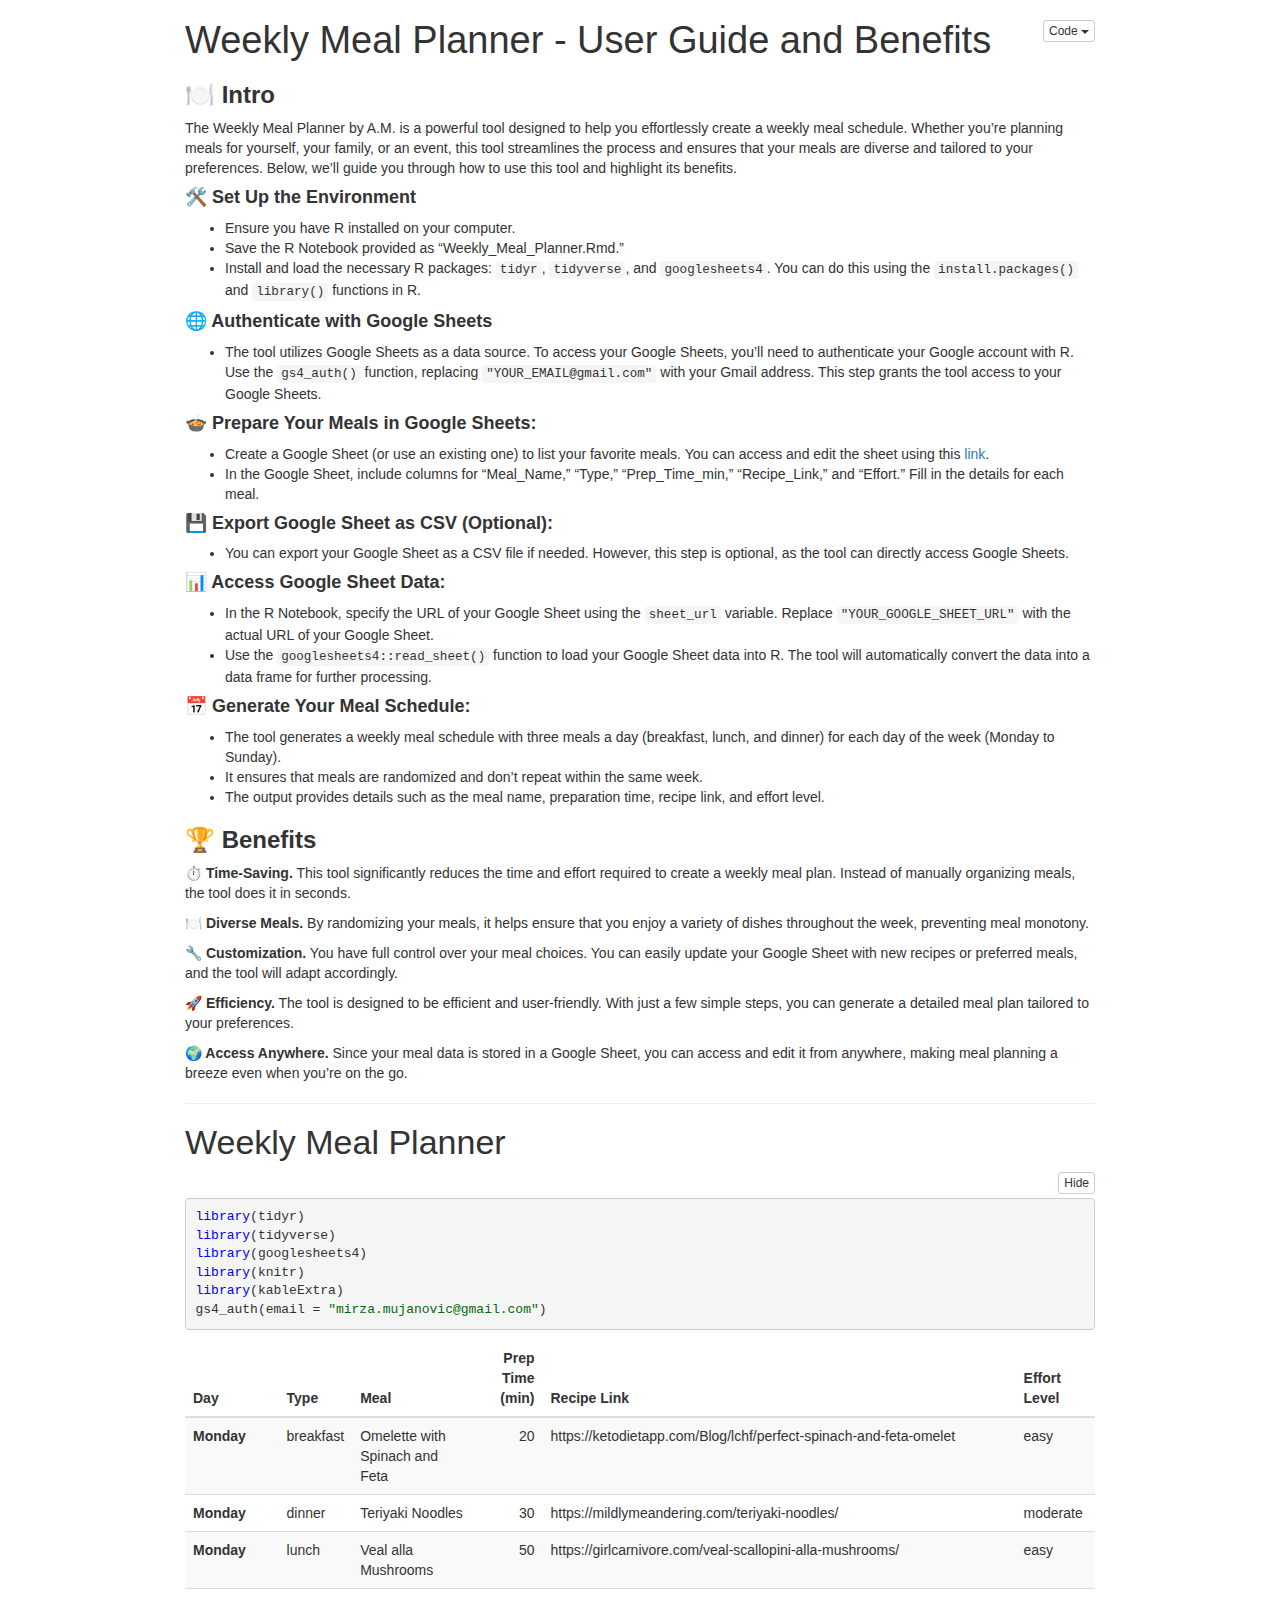
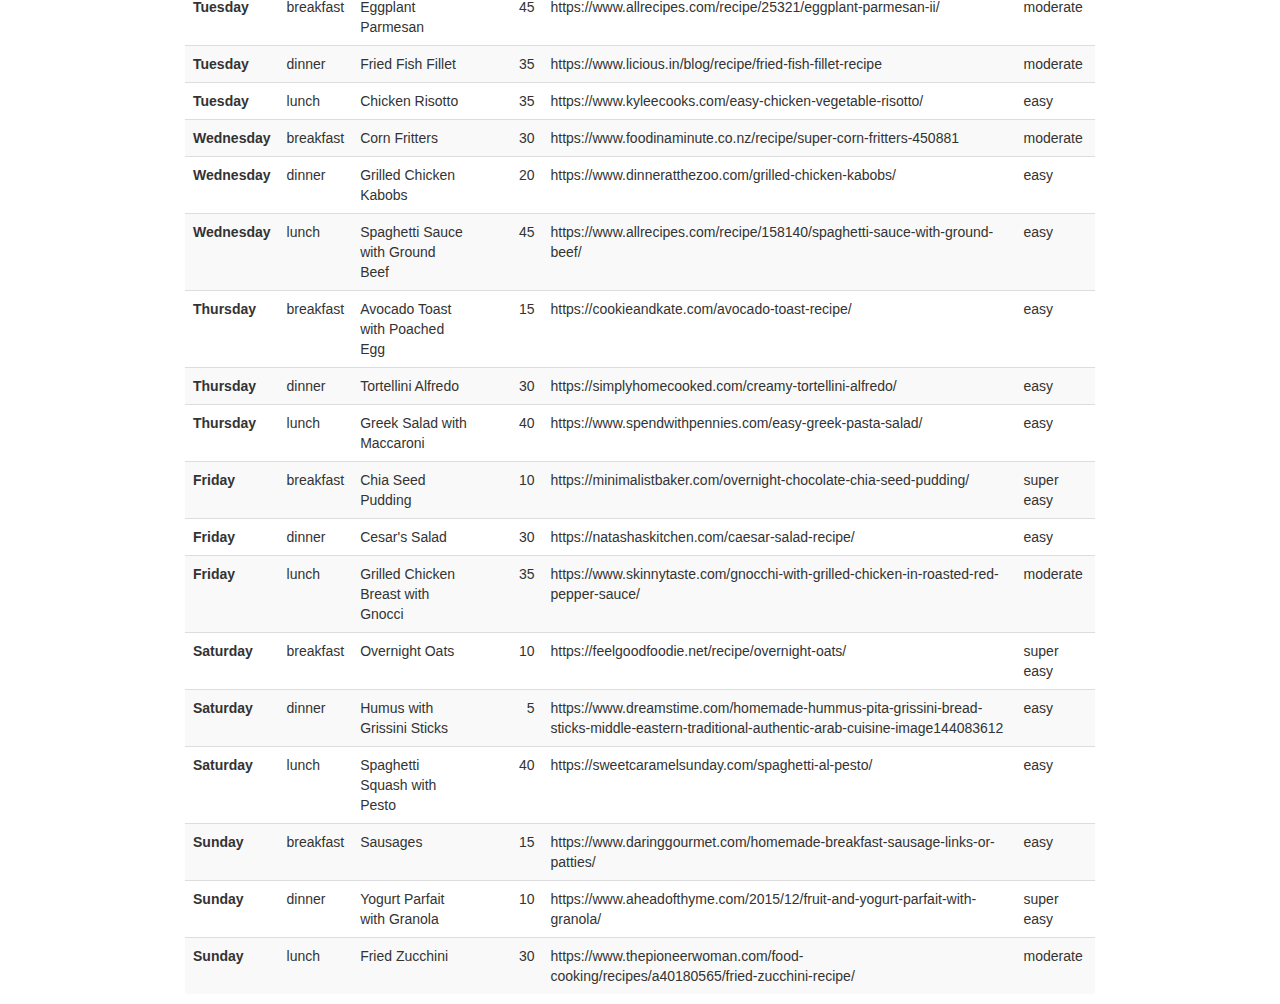
==== index.nb.html @ 46d59e55 "setting index.rmd" ====
<!DOCTYPE html>

<html>

<head>

<meta charset="utf-8" />
<meta name="generator" content="pandoc" />
<meta http-equiv="X-UA-Compatible" content="IE=EDGE" />




<title>Weekly Meal Planner - User Guide and Benefits</title>

<script src="[data-uri]"></script>
<script src="[data-uri]"></script>
<meta name="viewport" content="width=device-width, initial-scale=1" />
<link href="data:text/css,html%7Bfont%2Dfamily%3Asans%2Dserif%3B%2Dwebkit%2Dtext%2Dsize%2Dadjust%3A100%25%3B%2Dms%2Dtext%2Dsize%2Dadjust%3A100%25%7Dbody%7Bmargin%3A0%7Darticle%2Caside%2Cdetails%2Cfigcaption%2Cfigure%2Cfooter%2Cheader%2Chgroup%2Cmain%2Cmenu%2Cnav%2Csection%2Csummary%7Bdisplay%3Ablock%7Daudio%2Ccanvas%2Cprogress%2Cvideo%7Bdisplay%3Ainline%2Dblock%3Bvertical%2Dalign%3Abaseline%7Daudio%3Anot%28%5Bcontrols%5D%29%7Bdisplay%3Anone%3Bheight%3A0%7D%5Bhidden%5D%2Ctemplate%7Bdisplay%3Anone%7Da%7Bbackground%2Dcolor%3Atransparent%7Da%3Aactive%2Ca%3Ahover%7Boutline%3A0%7Dabbr%5Btitle%5D%7Bborder%2Dbottom%3A1px%20dotted%7Db%2Cstrong%7Bfont%2Dweight%3A700%7Ddfn%7Bfont%2Dstyle%3Aitalic%7Dh1%7Bmargin%3A%2E67em%200%3Bfont%2Dsize%3A2em%7Dmark%7Bcolor%3A%23000%3Bbackground%3A%23ff0%7Dsmall%7Bfont%2Dsize%3A80%25%7Dsub%2Csup%7Bposition%3Arelative%3Bfont%2Dsize%3A75%25%3Bline%2Dheight%3A0%3Bvertical%2Dalign%3Abaseline%7Dsup%7Btop%3A%2D%2E5em%7Dsub%7Bbottom%3A%2D%2E25em%7Dimg%7Bborder%3A0%7Dsvg%3Anot%28%3Aroot%29%7Boverflow%3Ahidden%7Dfigure%7Bmargin%3A1em%2040px%7Dhr%7Bheight%3A0%3B%2Dwebkit%2Dbox%2Dsizing%3Acontent%2Dbox%3B%2Dmoz%2Dbox%2Dsizing%3Acontent%2Dbox%3Bbox%2Dsizing%3Acontent%2Dbox%7Dpre%7Boverflow%3Aauto%7Dcode%2Ckbd%2Cpre%2Csamp%7Bfont%2Dfamily%3Amonospace%2Cmonospace%3Bfont%2Dsize%3A1em%7Dbutton%2Cinput%2Coptgroup%2Cselect%2Ctextarea%7Bmargin%3A0%3Bfont%3Ainherit%3Bcolor%3Ainherit%7Dbutton%7Boverflow%3Avisible%7Dbutton%2Cselect%7Btext%2Dtransform%3Anone%7Dbutton%2Chtml%20input%5Btype%3Dbutton%5D%2Cinput%5Btype%3Dreset%5D%2Cinput%5Btype%3Dsubmit%5D%7B%2Dwebkit%2Dappearance%3Abutton%3Bcursor%3Apointer%7Dbutton%5Bdisabled%5D%2Chtml%20input%5Bdisabled%5D%7Bcursor%3Adefault%7Dbutton%3A%3A%2Dmoz%2Dfocus%2Dinner%2Cinput%3A%3A%2Dmoz%2Dfocus%2Dinner%7Bpadding%3A0%3Bborder%3A0%7Dinput%7Bline%2Dheight%3Anormal%7Dinput%5Btype%3Dcheckbox%5D%2Cinput%5Btype%3Dradio%5D%7B%2Dwebkit%2Dbox%2Dsizing%3Aborder%2Dbox%3B%2Dmoz%2Dbox%2Dsizing%3Aborder%2Dbox%3Bbox%2Dsizing%3Aborder%2Dbox%3Bpadding%3A0%7Dinput%5Btype%3Dnumber%5D%3A%3A%2Dwebkit%2Dinner%2Dspin%2Dbutton%2Cinput%5Btype%3Dnumber%5D%3A%3A%2Dwebkit%2Douter%2Dspin%2Dbutton%7Bheight%3Aauto%7Dinput%5Btype%3Dsearch%5D%7B%2Dwebkit%2Dbox%2Dsizing%3Acontent%2Dbox%3B%2Dmoz%2Dbox%2Dsizing%3Acontent%2Dbox%3Bbox%2Dsizing%3Acontent%2Dbox%3B%2Dwebkit%2Dappearance%3Atextfield%7Dinput%5Btype%3Dsearch%5D%3A%3A%2Dwebkit%2Dsearch%2Dcancel%2Dbutton%2Cinput%5Btype%3Dsearch%5D%3A%3A%2Dwebkit%2Dsearch%2Ddecoration%7B%2Dwebkit%2Dappearance%3Anone%7Dfieldset%7Bpadding%3A%2E35em%20%2E625em%20%2E75em%3Bmargin%3A0%202px%3Bborder%3A1px%20solid%20silver%7Dlegend%7Bpadding%3A0%3Bborder%3A0%7Dtextarea%7Boverflow%3Aauto%7Doptgroup%7Bfont%2Dweight%3A700%7Dtable%7Bborder%2Dspacing%3A0%3Bborder%2Dcollapse%3Acollapse%7Dtd%2Cth%7Bpadding%3A0%7D%40media%20print%7B%2A%2C%3Aafter%2C%3Abefore%7Bcolor%3A%23000%21important%3Btext%2Dshadow%3Anone%21important%3Bbackground%3A0%200%21important%3B%2Dwebkit%2Dbox%2Dshadow%3Anone%21important%3Bbox%2Dshadow%3Anone%21important%7Da%2Ca%3Avisited%7Btext%2Ddecoration%3Aunderline%7Da%5Bhref%5D%3Aafter%7Bcontent%3A%22%20%28%22%20attr%28href%29%20%22%29%22%7Dabbr%5Btitle%5D%3Aafter%7Bcontent%3A%22%20%28%22%20attr%28title%29%20%22%29%22%7Da%5Bhref%5E%3D%22javascript%3A%22%5D%3Aafter%2Ca%5Bhref%5E%3D%22%23%22%5D%3Aafter%7Bcontent%3A%22%22%7Dblockquote%2Cpre%7Bborder%3A1px%20solid%20%23999%3Bpage%2Dbreak%2Dinside%3Aavoid%7Dthead%7Bdisplay%3Atable%2Dheader%2Dgroup%7Dimg%2Ctr%7Bpage%2Dbreak%2Dinside%3Aavoid%7Dimg%7Bmax%2Dwidth%3A100%25%21important%7Dh2%2Ch3%2Cp%7Borphans%3A3%3Bwidows%3A3%7Dh2%2Ch3%7Bpage%2Dbreak%2Dafter%3Aavoid%7D%2Enavbar%7Bdisplay%3Anone%7D%2Ebtn%3E%2Ecaret%2C%2Edropup%3E%2Ebtn%3E%2Ecaret%7Bborder%2Dtop%2Dcolor%3A%23000%21important%7D%2Elabel%7Bborder%3A1px%20solid%20%23000%7D%2Etable%7Bborder%2Dcollapse%3Acollapse%21important%7D%2Etable%20td%2C%2Etable%20th%7Bbackground%2Dcolor%3A%23fff%21important%7D%2Etable%2Dbordered%20td%2C%2Etable%2Dbordered%20th%7Bborder%3A1px%20solid%20%23ddd%21important%7D%7D%40font%2Dface%7Bfont%2Dfamily%3A%27Glyphicons%20Halflings%27%3Bsrc%3Aurl%28data%3Aapplication%2Fvnd%2Ems%2Dfontobject%3Bbase64%2Cn04AAEFNAAACAAIABAAAAAAABQAAAAAAAAABAJABAAAEAExQAAAAAAAAAAIAAAAAAAAAAAEAAAAAAAAAJxJ%[base64]%2FSEdmjKHUbyow8ATBE40IvWA3vTu8LiABDQ%2BpexwUMcm1SMnNryctQSiI1K5ZnbOlXKmnVV5YvRe6RnNMFNCOs1KNVpn6yZhCJkRtVRNzEufeIq7HgSrcx4S8h%2Fv4vnrrKc6oCNxmSk2uKlZQHBii6iKFoH0746ThvkO1kJHlxjrkxs%2BLWORaDQBEtiYJIR5IB9Bi1UyL4Rmr0BNigNkMzlKQmnofBHviqVzUxwdMb3NdCn69hy%2BpRYVKGVS%2F1tnsqv4LL7wCCPZZAZPT4aCShHjHJVNuXbmMrY5LeQaGnvAkXlVrJgKRAUdFjrWEah9XebPeQMj7KS7DIBAFt8ycgC5PLGUOHSE3ErGZCiViNLL5ZARfywnCoZaKQCu6NuFX42AEeKtKUGnr%2FCm2Cy8tpFhBPMW5Fxi4Qm4TkDWh4IWFDClhU2hRWosUWqcKLlgyXB%2BlSHaWaHiWlBAR8SeSgSPCQxdVQgzUixWKSTrIQEbU94viDctkvX%2BVSjJuUmV8L4CXShI11esnp0pjWNZIyxKHS4wVQ2ime1P4RnhvGw0aDN1OLAXGERsB7buFpFGGBAre4QEQR0HOIO5oYH305G%2BKspT%2FFupEGGafCCwxSe6ZUa%2B073rXHnNdVXE6eWvibUS27XtRzkH838mYLMBmYysZTM0EM3A1fbpCBYFccN1B%2FEnCYu%2FTgCGmr7bMh8GfYL%2BBfcLvB0gRagC09w9elfldaIy%2FhNCBLRgBgtCC7jAF63wLSMAfbfAlEggYU0bUA7ACCJmTDpEmJtI78w4%2FBO7dN7JR7J7ZvbYaUbaILSQsRBiF3HGk5fEg6p9unwLvn98r%2BvnsV%2B372uf1xBLq4qU%2F45fTuqaAP%2BpssmCCCTF0mhEow8ZXZOS8D7Q85JsxZ%2BAzok7B7O%2Ff6J8AzYBySZQB%2FQHYUSA%2BEeQhEWiS6AIQzgcsDiER4MjgMBAWDV4AgQ3g1eBgIdweCQmCjJEMkJ%2BPKRWyFHHmg1Wi%2F6xzUgA0LREoKJChwnQa9B%2B5RQZRB3IlBlkAnxyQNaANwHMowzlYSMCBgnbpzvqpl0iTJNCQidDI9ZrSYNIRBhHtUa5YHMHxyGEik9hDE0AKj72AbTCaxtHPUaKZdAZSnQTyjGqGLsmBStCejApUhg4uBMU6mATujEl%2BKdDPbI6Ag4vLr%2BhjY6lbjBeoLKnZl0UZgRX8gTySOeynZVz1wOq7e1hFGYIq%2BMhrGxDLak0PrwYzSXtcuyhXEhwOYofiW%2BEcI%2Fjw8P6IY6ed%2BetAbuqKp5QIapT77LnAe505lMuqL79a0ut4rWexzFttsOsLDy7zvtQzcq3U1qabe7tB0wHWVXji%2BzDbo8x8HyIRUbXnwUcklFv51fvTymiV%2BMXLSmGH9d9%2BaXpD5X6lao41anWGig7IwIdnoBY2ht%2FpO9mClLo4NdXHAsefqWUKlXJkbqPOFhMoR4aiA1BXqhRNbB2Xwi%2B7u%2FjpAoOpKJ0UX24EsrzMfHXViakCNcKjBxuQX8BO0ZqjJ3xXzf%2B61t2VXOSgJ8xu65QKgtN6FibPmPYsXbJRHHqbgATcSZxBqGiDiU4NNNsYBsKD0MIP%2FOfKnlk%2FLkaid%[base64]%2FgFtuW0wR4cgd%2BZKesSV7QkNE2kw6AV4hoIuC02LGmTomyf8PiO6CZzOTLTPQ%2BHW06H%2Btx%2BbQ8LmDYg1pTFrp2oJXgkZTyeRJZM0C8aE2LpFrNVDuhARsN543%2FFV6klQ6Tv1OoZGXLv0igKrl%2FCmJxRmX7JJbJ998VSIPQRyDBICzl4JJlYHbdql30NvYcOuZ7a10uWRrgoieOdgIm4rlq6vNOQBuqESLbXG5lzdJGHw2m0sDYmODXbYGTfSTGRKpssTO95fothJCjUGQgEL4yKoGAF%2F0SrpUDNn8CBgBcSDQByAeNkCXp4S4Ro2Xh4OeaGRgR66PVOsU8bc6TR5%[base64]%2F1SgRCJ1dk4UdBT7OoyuNgLs0oCd8RnrEIb6QdMxT2QjD4zMrJkfgx5aDMcA4orsTtKCqWb%2FVeyceqa5OGSmB28YwH4rFbkQaLoUN8OQQYnD3w2eXpI4ScQfbCUZiJ4yMOIKLyyTc7BQ4uXUw6Ee6%2FxM%2B4Y67ngNBknxIPwuppgIhFcwJyr6EIj%2BLzNj%2FmfR2vhhRlx0BILZoAYruF0caWQ7YxO66UmeguDREAFHYuC7HJviRgVO6ruJH59h%2FC%2FPkgSle8xNzZJULLWq9JMDTE2fjGE146a1Us6PZDGYle6ldWRqn%2FpdpgHKNGrGIdkRK%2BKPETT9nKT6kLyDI8xd9A1FgWmXWRAIHwZ37WyZHOVyCadJEmMVz0MadMjDrPho%2BEIochkVC2xgGiwwsQ6DMv2P7UXqT4x7CdcYGId2BJQQa85EQKmCmwcRejQ9Bm4oATENFPkxPXILHpMPUyWTI5rjNOsIlmEeMbcOCEqInpXACYQ9DDxmFo9vcmsDblcMtg4tqBerNngkIKaFJmrQAPnq1dEzsMXcwjcHdfdCibcAxxA%2Bq%2Fj9m3LM%2FO7WJka4tSidVCjsvo2lQ%2F2ewyoYyXwAYyr2PlRoR5MpgVmSUIrM3PQxXPbgjBOaDQFIyFMJvx3Pc5RSYj12ySVF9fwFPQu2e2KWVoL9q3Ayv3IzpGHUdvdPdrNUdicjsTQ2ISy7QU3DrEytIjvbzJnAkmANXjAFERA0MUoPF3%2F5KFmW14bBNOhwircYgMqoDpUMcDtCmBE82QM2YtdjVLB4kBuKho%2FbcwQdeboqfQartuU3CsCf%2BcXkgYAqp%2F0Ee3RorAZt0AvvOCSI4JICIlGlsV0bsSid%2FNIEALAAzb6HAgyWHBps6xAOwkJIGcB82CxRQq4sJf3FzA70A%2BTRqcqjEMETCoez3mkPcpnoALs0ugJY8kQwrC%[base64]%2FWDHA60cYFaI%2FPjpzquUqdaYGcIq%2BmLez3WLFFCtNBN2QJcrlcoELgiPku5R5dSlJFaCEqEZle1AQzAKC%2B1SotMcBNyQUFuRHRF6OlimSBgjZeTBCwLyc6A%2BP%2FoFRchXTz5ADknYJHxzrJ5pGuIKRQISU6WyKTBBjD8WozmVYWIsto1AS5rxzKlvJu4E%2FvwOiKxRtCWsDM%2BeTHUrmwrCK5BIfMzGkD%2B0Fk5LzBs0jMYXktNDblB06LMNJ09U8pzSLmo14MS0OMjcdrZ31pyQqxJJpRImlSvfYAK8inkYU52QY2FPEVsjoWewpwhRp5yAuNpkqhdb7ku9Seefl2D0B8SMTFD90xi4CSOwwZy9IKkpMtI3FmFUg3%2FkFutpQGNc3pCR7gvC4sgwbupDu3DyEN%2BW6YGLNM21jpB49irxy9BSlHrVDlnihGKHwPrbVFtc%2Bh1rVQKZduxIyojccZIIcOCmhEnC7UkY68WXKQgLi2JCDQkQWJRQuk60hZp0D3rtCTINSeY9Ej2kIKYfGxwOs4j9qMM7fYZiipzgcf7TamnehqdhsiMiCawXnz4xAbyCkLAx5EGbo3Ax1u3dUIKnTxIaxwQTHehPl3V491H0%2BbC5zgpGz7Io%2BmjdhKlPJ01EeMpM7UsRJMi1nGjmJg35i6bQBAAxjO%2FENJubU2mg3ONySEoWklCwdABETcs7ck3jgiuU9pcKKpbgn%2B3YlzV1FzIkB6pmEDOSSyDfPPlQskznctFji0kpgZjW5RZe6x9kYT4KJcXg0bNiCyif%2BpZACCyRMmYsfiKmN9tSO65F0R2OO6ytlEhY5Sj6uRKfFxw0ijJaAx%2Fk3QgnAFSq27%2F2i4GEBA%2BUvTJKK%2F9eISNvG46Em5RZfjTYLdeD8kdXHyrwId%2FDQZUaMCY4gGbke2C8vfjgV%2FY9kkRQOJIn%2FxM9INZSpiBnqX0Q9GlQPpPKAyO5y%2BW5NMPSRdBCUlmuxl40ZfMCnf2Cp044uI9WLFtCi4YVxKjuRCOBWIb4XbIsGdbo4qtMQnNOQz4XDSui7W%2FN6l54qOynCqD3DpWQ%2BmpD7C40D8BZEWGJX3tlAaZBMj1yjvDYKwCJBa201u6nBKE5UE%2B7QSEhCwrXfbRZylAaAkplhBWX50dumrElePyNMRYUrC99UmcSSNgImhFhDI4BXjMtiqkgizUGCrZ8iwFxU6fQ8GEHCFdLewwxYWxgScAYMdMLmcZR6b7rZl95eQVDGVoUKcRMM1ixXQtXNkBETZkVVPg8LoSrdetHzkuM7DjZRHP02tCxA1fmkXKF3VzfN1pc1cv%2F8lbTIkkYpqKM9VOhp65ktYk%2BQ46myFWBapDfyWUCnsnI00QTBQmuFjMZTcd0V2NQ768Fhpby04k2IzNR1wKabuGJqYWwSly6ocMFGTeeI%2BejsWDYgEvr66QgqdcIbFYDNgsm0x9UHY6SCd5%2B7tpsLpKdvhahIDyYmEJQCqMqtCF6UlrE5GXRmbu%[base64]%2FiOmsLtHSWNUWEGk9hScMPShasUA1AcHOtRZlqMeQ0OzYS9vQvYUjOLrzP07BUAFikcJNMi7gIxEw4pL1G54TcmmmoAQ5s7TGWErJZ2Io4yQ0ljRYhL8H5e62oDtLF8aDpnIvZ5R3GWJyAugdiiJW9hQAVTsnCBHhwu7rkBlBX6r3b7ejEY0k5GGeyKv66v%2B6dg7mcJTrWHbtMywbedYqCQ0FPwoytmSWsL8WTtChZCKKzEF7vP6De4x2BJkkniMgSdWhbeBSLtJZR9CTHetK1xb34AYIJ37OegYIoPVbXgJ%2FqDQK%2BbfCtxQRVKQu77WzOoM6SGL7MaZwCGJVk46aImai9fmam%2BWpHG%2B0BtQPWUgZ7RIAlPq6lkECUhZQ2gqWkMYKcYMYaIc4gYCDFHYa2d1nzp3%2BJ1eCBay8IYZ0wQRKGAqvCuZ%2FUgbQPyllosq%2BXtfKIZOzmeJqRazpmmoP%2F76YfkjzV2NlXTDSBYB04SVlNQsFTbGPk1t%2FI4Jktu0XSgifO2ozFOiwd%2F0SssJDn0dn4xqk4GDTTKX73%2FwQyBLdqgJ%2BWx6AQaba3BA9CKEzjtQYIfAsiYamapq80LAamYjinlKXUkxdpIDk0puXUEYzSalfRibAeDAKpNiqQ0FTwoxuGYzRnisyTotdVTclis1LHRQCy%2FqqL8oUaQzWRxilq5Mi0IJGtMY02cGLD69vGjkj3p6pGePKI8bkBv5evq8SjjyU04vJR2cQXQwSJyoinDsUJHCQ50jrFTT7yRdbdYQMB3MYCb6uBzJ9ewhXYPAIZSXfeEQBZZ3GPN3Nbhh%2FwkvAJLXnQMdi5NYYZ5GHE400GS5rXkOZSQsdZgIbzRnF9ueLnsfQ47wHAsirITnTlkCcuWWIUhJSbpM3wWhXNHvt2xUsKKMpdBSbJnBMcihkoDqAd1Zml%2FR4yrzow1Q2A5G%2Bkzo%2FRhRxQS2lCSDRV8LlYLBOOoo1bF4jwJAwKMK1tWLHlu9i0j4Ig8qVm6wE1DxXwAwQwsaBWUg2pOOol2dHxyt6npwJEdLDDVYyRc2D0HbcbLUJQj8gPevQBUBOUHXPrsAPBERICpnYESeu2OHotpXQxRGlCCtLdIsu23MhZVEoJg8Qumj%2FUMMc34IBqTKLDTp76WzL%2FdMjCxK7MjhiGjeYAC%2Fkj%2FjY%2FRde7hpSM1xChrog6yZ7OWTuD56xBJnGFE%2BpT2ElSyCnJcwVzCjkqeNLfMEJqKW0G7OFIp0G%2B9mh50I9o8k1tpCY0xYqFNIALgIfc2me4n1bmJnRZ89oepgLPT0NTMLNZsvSCZAc3TXaNB07vail36%2FdBySis4m9%2FDR8izaLJW6bWCkVgm5T%2Bius3ZXq4xI%2BGnbveLbdRwF2mNtsrE0JjYc1AXknCOrLSu7Te%2Fr4dPYMCl5qtiHNTn%2BTPbh1jCBHH%2BdMJNhwNgs3nT%2BOhQoQ0vYif56BMG6WowAcHR3DjQolxLzyVekHj00PBAaW7IIAF1EF%2BuRIWyXjQMAs2chdpaKPNaB%2BkSezYt0%2BCA04sOg5vx8Fr7Ofa9sUv87h7SLAUFSzbetCCZ9pmyLt6l6%2FTzoA1%2FZBG9bIUVHLAbi%2FkdBFgYGyGwRQGBpkqCEg2ah9UD6EedEcEL3j4y0BQQCiExEnocA3SZboh%2Bepgd3YsOkHskZwPuQ5OoyA0fTA5AXrHcUOQF%2BzkJHIA7PwCDk1gGVmGUZSSoPhNf%2BTklauz98QofOlCIQ%2FtCD4dosHYPqtPCXB3agggQQIqQJsSkB%2Bqn0rkQ1toJjON%2FOtCIB9RYv3PqRA4C4U68ZMlZn6BdgEvi2ziU%2BTQ6NIw3ej%2BAtDwMGEZk7e2IjxUWKdAxyaw9OCwSmeADTPPleyk6UhGDNXQb%2B%2BW6Uk4q6F7%2Frg6WVTo82IoCxSIsFDrav4EPHphD3u4hR53WKVvYZUwNCCeM4PMBWzK%2BEfIthZOkuAwPo5C5jgoZgn6dUdvx5rIDmd58cXXdKNfw3l%2BwM2UjgrDJeQHhbD7HW2QDoZMCujgIUkk5Fg8VCsdyjOtnGRx8wgKRPZN5dR0zPUyfGZFVihbFRniXZFOZGKPnEQzU3AnD1KfR6weHW2XS6KbPJxUkOTZsAB9vTVp3Le1F8q5l%2BDMcLiIq78jxAImD2pGFw0VHfRatScGlK6SMu8leTmhUSMy8Uhdd6xBiH3Gdman4tjQGLboJfqz6fL2WKHTmrfsKZRYX6BTDjDldKMosaSTLdQS7oDisJNqAUhw1PfTlnacCO8vl8706Km1FROgLDmudzxg%2BEWTiArtHgLsRrAXYWdB0NmToNCJdKm0KWycZQqb%2BMw76Qy29iQ5up%2FX7oyw8QZ75kP5F6iJAJz6KCmqxz8fEa%2FxnsMYcIO%2FvEkGRuMckhr4rIeLrKaXnmIzlNLxbFspOphkcnJdnz%2FChp%2FVlpj2P7jJQmQRwGnltkTV5dbF9fE3%2FfxoSqTROgq9wFUlbuYzYcasE0ouzBo%2BdDCDzxKAfhbAZYxQiHrLzV2iVexnDX%2FQnT1fsT%2Fxuhu1ui5qIytgbGmRoQkeQooO8eJNNZsf0iALur8QxZFH0nCMnjerYQqG1pIfjyVZWxhVRznmmfLG00BcBWJE6hzQWRyFknuJnXuk8A5FRDCulwrWASSNoBtR%2BCtGdkPwYN2o7DOw%2FVGlCZPusRBFXODQdUM5zeHDIVuAJBLqbO%2Ff9Qua%2BpDqEPk230Sob9lEZ8BHiCorjVghuI0lI4JDgHGRDD%2FprQ84B1pVGkIpVUAHCG%2Biz3Bn3qm2AVrYcYWhock4jso5%2BJ7HfHVj4WMIQdGctq3psBCVVzupQOEioBGA2Bk%2BUILT7%2BVoX5mdxxA5fS42gISQVi%2FHTzrgMxu0fY6hE1ocUwwbsbWcezrY2n6S8%2F6cxXkOH4prpmPuFoikTzY7T85C4T2XYlbxLglSv2uLCgFv8Quk%2FwdesUdWPeHYIH0R729JIisN9Apdd4eB10aqwXrPt%2BSu9mA8k8n1sjMwnfsfF2j3jMUzXepSHmZ%2FBfqXvzgUNQQWOXO8YEuFBh4QTYCkOAPxywpYu1VxiDyJmKVcmJPGWk%2Fgc3Pov02StyYDahwmzw3E1gYC9wkupyWfDqDSUMpCTH5e5N8B%2F%2FlHiMuIkTNw4USHrJU67bjXGqNav6PBuQSoqTxc8avHoGmvqNtXzIaoyMIQIiiUHIM64cXieouplhNYln7qgc4wBVAYR104kO%2BCvKqsg4yIUlFNThVUAKZxZt1XA34h3TCUUiXVkZ0w8Hh2R0Z5L0b4LZvPd%2Fp1gi%2F07h8qfwHrByuSxglc9cI4QIg2oqvC%2Fqm0i7tjPLTgDhoWTAKDO2ONW5oe%2B%2FeKB9vZB8K6C25yCZ9RFVMnb6NRdRjyVK57CHHSkJBfnM2%2Fj4ODUwRkqrtBBCrDsDpt8jhZdXoy%2F1BCqw3sSGhgGGy0a5Jw6BP%2FTExoCmNFYjZl248A0osgPyGEmRA%2BfAsqPVaNAfytu0vuQJ7rk3J4kTDTR2AlCHJ5cls26opZM4w3jMULh2YXKpcqGBtuleAlOZnaZGbD6DHzMd6i2oFeJ8z9XYmalg1Szd%2FocZDc1C7Y6vcALJz2lYnTXiWEr2wawtoR4g3jvWUU2Ngjd1cewtFzEvM1NiHZPeLlIXFbBPawxNgMwwAlyNSuGF3zizVeOoC9bag1qRAQKQE%2FEZBWC2J8mnXAN2aTBboZ7HewnObE8CwROudZHmUM5oZ%2FUgd%2FJZQK8lvAm43uDRAbyW8gZ%2BZGq0EVerVGUKUSm%2FIdn8AQHdR4m7bue88WBwft9mSCeMOt1ncBwziOmJYI2ZR7ewNMPiCugmSsE4EyQ%2BQATJG6qORMGd4snEzc6B4shPIo4G1T7PgSm8PY5eUkPdF8JZ0VBtadbHXoJgnEhZQaODPj2gpODKJY5Yp4DOsLBFxWbvXN755KWylJm%2BoOd4zEL9Hpubuy2gyyfxh8oEfFutnYWdfB8PdESLWYvSqbElP9qo3u6KTmkhoacDauMNNjj0oy40DFV7Ql0aZj77xfGl7TJNHnIwgqOkenruYYNo6h724%2BzUQ7%2BvkCpZB%2BpGA562hYQiDxHVWOq0oDQl%2FQsoiY%2BcuI7iWq%2FZIBtHcXJ7kks%2Bh2fCNUPA82BzjnqktNts%2BRLdk1VSu%2BtqEn7QZCCsvEqk6FkfiOYkrsw092J8jsfIuEKypNjLxrKA9kiA19mxBD2suxQKCzwXGws7kEJvlhUiV9tArLIdZW0IORcxEzdzKmjtFhsjKy%2F44XYXdI5noQoRcvjZ1RMPACRqYg2V1%2BOwOepcOknRLLFdYgTkT5UApt%2FJhLM3jeFYprZV%2BZow2g8fP%2BU68hkKFWJj2yBbKqsrp25xkZX1DAjUw52IMYWaOhab8Kp05VrdNftqwRrymWF4OQSjbdfzmRZirK8FMJELEgER2PHjEAN9pGfLhCUiTJFbd5LBkOBMaxLr%2FA1SY9dXFz4RjzoU9ExfJCmx%2FI9FKEGT3n2cmzl2X42L3Jh%2BAbQq6sA%2BSs1kitoa4TAYgKHaoybHUDJ51oETdeI%2F9ThSmjWGkyLi5QAGWhL0BG1UsTyRGRJOldKBrYJeB8ljLJHfATWTEQBXBDnQexOHTB%2BUn44zExFE4vLytcu5NwpWrUxO%2F0ZICUGM7hGABXym0V6ZvDST0E370St9MIWQOTWngeoQHUTdCJUP04spMBMS8LSker9cReVQkULFDIZDFPrhTzBl6sed9wcZQTbL%2BBDqMyaN3RJPh%2Fanbx%2BIv%2BqgQdAa3M9Z5JmvYlh4qop%2BHo1F1W5gbOE9YKLgAnWytXElU4G8GtW47lhgFE6gaSs%2Bgs37sFvi0PPVvA5dnCBgILTwoKd%2F%2BDoL9F6inlM7H4rOTzD79KJgKlZO%2FZgt22UsKhrAaXU5ZcLrAglTVKJEmNJvORGN1vqrcfSMizfpsgbIe9zno%2BgBoKVXgIL%2FVI8dB1O5o%2FR3Suez%2FgD7M781ShjKpIIORM%2FnxG%2BjjhhgPwsn2IoXsPGPqYHXA63zJ07M2GPEykQwJBYLK808qYxuIew4frk52nhCsnCYmXiR6CuapvE1IwRB4%2FQftDbEn%2BAucIr1oxrLabRj9q4ae0%2BfXkHnteAJwXRbVkR0mctVSwEbqhJiMSZUp9DNbEDMmjX22m3ABpkrPQQTP3S1sib5pD2VRKRd%2BeNAjLYyT0hGrdjWJZy24OYXRoWQAIhGBZRxuBFMjjZQhpgrWo8SiFYbojcHO8V5DyscJpLTHyx9Fimassyo5U6WNtquUMYgccaHY5amgR3PQzq3ToNM5ABnoB9kuxsebqmYZm0R9qxJbFXCQ1UPyFIbxoUraTJFDpCk0Wk9GaYJKz%2F6oHwEP0Q14lMtlddQsOAU9zlYdMVHiT7RQP3XCmWYDcHCGbVRHGnHuwzScA0BaSBOGkz3lM8CArjrBsyEoV6Ys4qgDK3ykQQPZ3hCRGNXQTNNXbEb6tDiTDLKOyMzRhCFT%2BmAUmiYbV3YQVqFVp9dorv%2BTsLeCykS2b5yyu8AV7IS9cxcL8z4Kfwp%2BxJyYLv1OsxQCZwTB4a8BZ%2F5EdxTBJthApqyfd9u3ifr%2FWILTqq5VqgwMT9SOxbSGWLQJUUWCVi4k9tho9nEsbUh7U6NUsLmkYFXOhZ0kmamaJLRNJzSj%2Fqn4Mso6zb6iLLBXoaZ6AqeWCjHQm2lztnejYYM2eubnpBdKVLORZhudH3JF1waBJKA9%2BW8EhMj3Kzf0L4vi4k6RoHh3Z5YgmSZmk6ns4fjScjAoL8GoOECgqgYEBYUGFVO4FUv4%2FYtowhEmTs0vrvlD%2FCrisnoBNDAcUi%2FteY7OctFlmARQzjOItrrlKuPO6E2Ox93L4O%2F4DcgV%2FdZ7qR3VBwVQxP1GCieA4RIpweYJ5FoYrHxqRBdJjnqbsikA2Ictbb8vE1GYIo9dacK0REgDX4smy6GAkxlH1yCGGsk%2BtgiDhNKuKu3yNrMdxafmKTF632F8Vx4BNK57GvlFisrkjN9WDAtjsWA0ENT2e2nETUb%2Fn7qwhvGnrHuf5bX6Vh%2Fn3xffU3PeHdR%2BFA92i6ufT3AlyAREoNDh6chiMWTvjKjHDeRhOa9YkOQRq1vQXEMppAQVwHCuIcV2g5rBn6GmZZpTR7vnSD6ZmhdSl176gqKTXu5E%2BYbfL0adwNtHP7dT7t7b46DVZIkzaRJOM%2BS6KcrzYVg%2BT3wSRFRQashjfU18NutrKa%2F7PXbtuJvpIjbgPeqd%2BpjmRw6YKpnANFSQcpzTZgpSNJ6J7uiagAbir%2F8tNXJ%2FOsOnRh6iuIexxrmkIneAgz8QoLmiaJ8sLQrELVK2yn3wOHp57BAZJhDZjTBzyoRAuuZ4eoxHruY1pSb7qq79cIeAdOwin4GdgMeIMHeG%2BFZWYaiUQQyC5b50zKjYw97dFjAeY2I4Bnl105Iku1y0lMA1ZHolLx19uZnRdILcXKlZGQx%2FGdEqSsMRU1BIrFqRcV1qQOOHyxOLXEGcbRtAEsuAC2V4K3p5mFJ22IDWaEkk9ttf5Izb2LkD1MnrSwztXmmD%2FQi%2FEmVEFBfiKGmftsPwVaIoZanlKndMZsIBOskFYpDOq3QUs9aSbAAtL5Dbokus2G4%2FasthNMK5UQKCOhU97oaOYNGsTah%2BjfCKsZnTRn5TbhFX8ghg8CBYt%2FBjeYYYUrtUZ5jVij%2Fop7V5SsbA4mYTOwZ46hqdpbB6Qvq3AS2HHNkC15pTDIcDNGsMPXaBidXYPHc6PJAkRh29Vx8KcgX46LoUQBhRM%2B3SW6Opll%2FwgxxsPgKJKzr5QCmwkUxNbeg6Wj34SUnEzOemSuvS2OetRCO8Tyy%2BQbSKVJcqkia%2BGvDefFwMOmgnD7h81TUtMn%2BmRpyJJ349HhAnoWFTejhpYTL9G8N2nVg1qkXBeoS9Nw2fB27t7trm7d%2FQK7Cr4uoCeOQ7%2F8JfKT77KiDzLImESHw%2F0wf73QeHu74hxv7uihi4fTX%2BXEwAyQG3264dwv17aJ5N335Vt9sdrAXhPOAv8JFvzqyYXwfx8WYJaef1gMl98JRFyl5Mv5Uo%2FoVH5ww5OzLFsiTPDns7fS6EURSSWd%2F92BxMYQ8sBaH%2Bj%2BwthQPdVgDGpTfi%2BJQIWMD8xKqULliRH01rTeyF8x8q%2FGBEEEBrAJMPf25UQwi0b8tmqRXY7kIvNkzrkvRWLnxoGYEJsz8u4oOyMp8cHyaybb1HdMCaLApUE%2B%2F7xLIZGP6H9xuSEXp1zLIdjk5nBaMuV%2FyTDRRP8Y2ww5RO6d2D94o%2B6ucWIqUAvgHIHXhZsmDhjVLczmZ3ca0Cb3PpKwt2UtHVQ0BgFJsqqTsnzZPlKahRUkEu4qmkJt%2Bkqdae76ViWe3STan69yaF9%2BfESD2lcQshLHWVu4ovItXxO69bqC5p1nZLvI8NdQB9s9UNaJGlQ5mG947ipdDA0eTIw%2FA1zEdjWquIsQXXGIVEH0thC5M%2BW9pZe7IhAVnPJkYCCXN5a32HjN6nsvokEqRS44tGIs7s2LVTvcrHAF%2BRVmI8L4HUYk4x%2B67AxSMJKqCg8zrGOgvK9kNMdDrNiUtSWuHFpC8%2Fp5qIQrEo%2FH%2B1l%2F0cAwQ2nKmpWxKcMIuHY44Y6DlkpO48tRuUGBWT0FyHwSKO72Ud%2BtJUfdaZ4CWNijzZtlRa8%2BCkmO%2FEwHYfPZFU%2FhzjFWH7vnzHRMo%2BaF9u8qHSAiEkA2HjoNQPEwHsDKOt6hOoK3Ce%2F%2B%2F9boMWDa44I6FrQhdgS7OnNaSzwxWKZMcyHi6LN4WC6sSj0qm2PSOGBTvDs%2FGWJS6SwEN%2FULwpb4LQo9fYjUfSXRwZkynUazlSpvX9e%2BG2zor8l%2BYaMxSEomDdLHGcD6YVQPegTaA74H8%2BV4WvJkFUrjMLGLlvSZQWvi8%2FQA7yzQ8GPno%2F%2F5SJHRP%2FOqKObPCo81s%2F%2B6WgLqykYpGAgQZhVDEBPXWgU%2FWzFZjKUhSFInufPRiMAUULC6T11yL45ZrRoB4DzOyJShKXaAJIBS9wzLYIoCEcJKQW8GVCx4fihqJ6mshBUXSw3wWVj3grrHQlGNGhIDNNzsxQ3M%2BGWn6ASobIWC%2BLbYOC6UpahVO13Zs2zOzZC8z7FmA05JhUGyBsF4tsG0drcggIFzgg%2Fkpf3%2BCnAXKiMgIE8Jk%2FMhpkc8DUJEUzDSnWlQFme3d0sHZDrg7LavtsEX3cHwjCYA17pMTfx8Ajw9hHscN67hyo%2BRJQ4458RmPywXykkVcW688oVUrQhahpPRvTWPnuI0B%2BSkQu7dCyvLRyFYlC1LG1gRCIvn3rwQeINzZQC2KXq31FaR9UmVV2QeGVqBHjmE%2BVMd3b1fhCynD0pQNhCG6%2FWCDbKPyE7NRQzL3BzQAJ0g09aUzcQA6mUp9iZFK6Sbp%2FYbHjo%2B%2B7%2FWj8S4YNa%2BZdqAw1hDrKWFXv9%2BzaXpf8ZTDSbiqsxnwN%2FCzK5tPkOr4tRh2kY3Bn9JtalbIOI4b3F7F1vPQMfoDcdxMS8CW9m%2FNCW%2FHILTUVWQIPiD0j1A6bo8vsv6P1hCESl2abrSJWDrq5sSzUpwoxaCU9FtJyYH4QFMxDBpkkBR6kn0LMPO%2B5EJ7Z6bCiRoPedRZ%2FP0SSdii7ZnPAtVwwHUidcdyspwncz5uq6vvm4IEDbJVLUFCn%2FLvIHfooUBTkFO130FC7CmmcrKdgDJcid9mvVzsDSibOoXtIf9k6ABle3PmIxejodc4aob0QKS432srrCMndbfD454q52V01G4q913mC5HOsTzWF4h2No1av1VbcUgWAqyoZl%2B11PoFYnNv2HwAODeNRkHj%2B8SF1fcvVBu6MrehHAZK1Gm69ICcTKizykHgGFx7QdowTVAsYEF2tVc0Z6wLryz2FI1sc5By2znJAAmINndoJiB4sfPdPrTC8RnkW7KRCwxC6YvXg5ahMlQuMpoCSXjOlBy0Kij%2BbsCYPbGp8BdCBiLmLSAkEQRaieWo1SYvZIKJGj9Ur%2FeWHjiB7SOVdqMAVmpBvfRiebsFjger7DC%2B8kRFGtNrTrnnGD2GAJb8rQCWkUPYHhwXsjNBSkE6lGWUj5QNhK0DMNM2l%2BkXRZ0KLZaGsFSIdQz%2FHXDxf3%2FTE30%2BDgBKWGWdxElyLccJfEpjsnszECNoDGZpdwdRgCixeg9L4EPhH%2BRptvRMVRaahu4cySjS3P5wxAUCPkmn%2BrhyASpmiTaiDeggaIxYBmtLZDDhiWIJaBgzfCsAGUF1Q1SFZYyXDt9skCaxJsxK2Ms65dmdp5WAZyxik%2FzbrTQk5KmgxCg%2Ff45L0jywebOWUYFJQAJia7XzCV0x89rpp%2Ff3AVWhSPyTanqmik2SkD8A3Ml4NhIGLAjBXtPShwKYfi2eXtrDuKLk4QlSyTw1ftXgwqA2jUuopDl%2B5tfUWZNwBpEPXghzbBggYCw%2Fdhy0ntds2yeHCDKkF%2FYxQjNIL%2FF%2F37jLPHCKBO9ibwYCmuxImIo0ijV2Wbg3kSN2psoe8IsABv3RNFaF9uMyCtCYtqcD%2BqNOhwMlfARQUdJ2tUX%2BMNJqOwIciWalZsmEjt07tfa8ma4cji9sqz%2BQ9hWfmMoKEbIHPOQORbhQRHIsrTYlnVTNvcq1imqmmPDdVDkJgRcTgB8Sb6epCQVmFZe%2BjGDiNJQLWnfx%2BdrTKYjm0G8yH0ZAGMWzEJhUEQ4Maimgf%2Fbkvo8PLVBsZl152y5S8%2BHRDfZIMCbYZ1WDp4yrdchOJw8k6R%2B%2F2pHmydK4NIK2PHdFPHtoLmHxRDwLFb7eB%2BM4zNZcB9NrAgjVyzLM7xyYSY13ykWfIEEd2n5%2FiYp3ZdrCf7fL%2Ben%2BsIJu2W7E30MrAgZBD1rAAbZHPgeAMtKCg3NpSpYQUDWJu9bT3V7tOKv%2BNRiJc8JAKqqgCA%2FPNRBR7ChpiEulyQApMK1AyqcWnpSOmYh6yLiWkGJ2mklCSPIqN7UypWj3dGi5MvsHQ87MrB4VFgypJaFriaHivwcHIpmyi5LhNqtem4q0n8awM19Qk8BOS0EsqGscuuydYsIGsbT5GHnERUiMpKJl4ON7qjB4fEqlGN%2FhCky89232UQCiaeWpDYCJINXjT6xl4Gc7DxRCtgV0i1ma4RgWLsNtnEBRQFqZggCLiuyEydmFd7WlogpkCw5G1x4ft2psm3KAREwVwr1Gzl6RT7FDAqpVal34ewVm3VH4qn5mjGj%2BbYL1NgfLNeXDwtmYSpwzbruDKpTjOdgiIHDVQSb5%2FzBgSMbHLkxWWgghIh9QTFSDILixVwg0Eg1puooBiHAt7DzwJ7m8i8%2Fi%2BjHvKf0QDnnHVkVTIqMvIQImOrzCJwhSR7qYB5gSwL6aWL9hERHCZc4G2%2BJrpgHNB8eCCmcIWIQ6rSdyPCyftXkDlErUkHafHRlkOIjxGbAktz75bnh50dU7YHk%2BMz7wwstg6RFZb%2BTZuSOx1qqP5C66c0mptQmzIC2dlpte7vZrauAMm%2F7RfBYkGtXWGiaWTtwvAQiq2oD4YixPLXE2khB2FRaNRDTk%2B9sZ6K74Ia9VntCpN4BhJGJMT4Z5c5FhSepRCRWmBXqx%2BwhVZC4me4saDs2iNqXMuCl6iAZflH8fscC1sTsy4PHeC%2BXYuqMBMUun5YezKbRKmEPwuK%2BCLzijPEQgfhahQswBBLfg%[base64]%2BRCMlDDbElcjaROLDoualmUIQ88Kekk3iM4OQrADcxi3rJguS4MOIBIgKgXrjd1WkbCdqxJk%2F4efRIFsavZA7KvvJQqp3Iid5Z0NFc5aiMRzGN3vrpBzaMy4JYde3wr96PjN90AYOIbyp6T4zj8LoE66OGcX1Ef4Z3KoWLAUF4BTg7ug%2FAbkG5UNQXAMkQezujSHeir2uTThgd3gpyzDrbnEdDRH2W7U6PeRvBX1ZFMP5RM%2BZu6UUZZD8hDPHldVWntTCNk7To8IeOW9yn2wx0gmurwqC60AOde4r3ETi5pVMSDK8wxhoGAoEX9NLWHIR33VbrbMveii2jAJlrxwytTHbWNu8Y4N8vCCyZjAX%2FpcsfwXbLze2%2BD%2Bu33OGBoJyAAL3jn3RuEcdp5If8O%2Ba4NKWvxOTyDltG0IWoHhwVGe7dKkCWFT%2B%2Btm%2BhaBCikRUUMrMhYKZJKYoVuv%2FbsJzO8DwfVIInQq3g3BYypiz8baogH3r3GwqCwFtZnz4xMjAVOYnyOi5HWbFA8n0qz1OjSpHWFzpQOpvkNETZBGpxN8ybhtqV%2FDMUxd9uFZmBfKXMCn%2FSqkWJyKPnT6lq%2B4zBZni6fYRByJn6OK%2BOgPBGRAJluwGSk4wxjOOzyce%2FPKODwRlsgrVkdcsEiYrqYdXo0Er2GXi2GQZd0tNJT6c9pK1EEJG1zgDJBoTVuCXGAU8BKTvCO%2FcEQ1Wjk3Zzuy90JX4m3O5IlxVFhYkSUwuQB2up7jhvkm%2BbddRQu5F9s0XftGEJ9JSuSk%2BZachCbdU45fEqbugzTIUokwoAKvpUQF%2FCvLbWW5BNQFqFkJg2f30E%2F48StNe5QwBg8zz3YAJ82FZoXBxXSv4QDooDo79NixyglO9AembuBcx5Re3CwOKTHebOPhkmFC7wNaWtoBhFuV4AkEuJ0J%2B1pT0tLkvFVZaNzfhs%2FKd3%2BA9YsImlO4XK4vpCo%2FelHQi%2F9gkFg07xxnuXLt21unCIpDV%2BbbRxb7FC6nWYTsMFF8%2B1LUg4JFjVt3vqbuhHmDKbgQ4e%2BRGizRiO8ky05LQGMdL2IKLSNar0kNG7lHJMaXr5mLdG3nykgj6vB%2FKVijd1ARWkFEf3yiUw1v%2FWaQivVUpIDdSNrrKbjO5NPnxz6qTTGgYg03HgPhDrCFyYZTi3XQw3HXCva39mpLNFtz8AiEhxAJHpWX13gCTAwgm9YTvMeiqetdNQv6IU0hH0G%2BZManTqDLPjyrOse7WiiwOJCG%[base64]%2F6gQKuihPtiUtlCQVPohUgzfezTg8o1b3n9pNZeco1QucaoXe40Fa5JYhqdTspFmxGtW9h5ezLFZs3j%2FN46f%2BS2rjYNC2JySXrnSAFhvAkz9a5L3pza8eYKHNoPrvBRESpxYPJdKVUxBE39nJ1chrAFpy4MMkf0qKgYALctGg1DQI1kIymyeS2AJNT4X240d3IFQb%2F0jQbaHJ2YRK8A%2Bls6WMhWmpCXYG5jqapGs5%2FeOJErxi2%2F2KWVHiPellTgh%2FfNl%2F2KYPKb7DUcAg%2BmCOPQFCiU9Mq%2FWLcU1xxC8aLePFZZlE%2BPCLzf7ey46INWRw2kcXySR9FDgByXzfxiNKwDFbUSMMhALPFSedyjEVM5442GZ4hTrsAEvZxIieSHGSgkwFh%2FnFNdrrFD4tBH4Il7fW6ur4J8Xaz7RW9jgtuPEXQsYk7gcMs2neu3zJwTyUerHKSh1iTBkj2YJh1SSOZL5pLuQbFFAvyO4k1Hxg2h99MTC6cTUkbONQIAnEfGsGkNFWRbuRyyaEZInM5pij73EA9rPIUfU4XoqQpHT9THZkW%2BoKFLvpyvTBMM69tN1Ydwv1LIEhHsC%2BueVG%2Bw%2BkyCPsvV3erRikcscHjZCkccx6VrBkBRusTDDd8847GA7p2Ucy0y0HdSRN6YIBciYa4vuXcAZbQAuSEmzw%2BH%2FAuOx%2BaH%2BtBL88H57D0MsqyiZxhOEQkF%2F8DR1d2hSPMj%2FsNOa5rxcUnBgH8ictv2J%2Bcb4BA4v3MCShdZ2vtK30vAwkobnEWh7rsSyhmos3WC93Gn9C4nnAd%2FPjMMtQfyDNZsOPd6XcAsnBE%2FmRHtHEyJMzJfZFLE9OvQa0i9kUmToJ0ZxknTgdl%2FXPV8xoh0K7wNHHsnBdvFH3sv52lU7UFteseLG%2FVanIvcwycVA7%2BBE1Ulyb20BvwUWZcMTKhaCcmY3ROpvonVMV4N7yBXTL7IDtHzQ4CCcqF66LjF3xUqgErKzolLyCG6Kb7irP%2FMVTCCwGRxfrPGpMMGvPLgJ881PHMNMIO09T5ig7AzZTX%2F5PLlwnJLDAPfuHynSGhV4tPqR3gJ4kg4c06c%2FF1AcjGytKm2Yb5jwMotF7vro4YDLWlnMIpmPg36NgAZsGA0W1spfLSue4xxat0Gdwd0lqDBOgIaMANykwwDKejt5YaNtJYIkrSgu0KjIg0pznY0SCd1qlC6R19g97UrWDoYJGlrvCE05J%2F5wkjpkre727p5PTRX5FGrSBIfJqhJE%2FIS876PaHFkx9pGTH3oaY3jJRvLX9Iy3Edoar7cFvJqyUlOhAEiOSAyYgVEGkzHdug%2BoRHIEOXAExMiTSKU9A6nmRC8mp8iYhwWdP2U%[base64]%2FBQQp1sWlNolpIu4ekxUTBV7NmxOFKEBmmN%2BnA7pvF78%2FRII5ZHA09OAiE%2F66MF6HQ%2BqVEJCHxwymukkNvzqHEh52dULPbVasfQMgTDyBZzx4007YiKdBuUauQOt27Gmy8ISclPmEUCIcuLbkb1mzQSqIa3iE0PJh7UMYQbkpe%2BhXjTJKdldyt2mVPwywoODGJtBV1lJTgMsuSQBlDMwhEKIfrvsxGQjHPCEfNfMAY2oxvyKcKPUbQySkKG6tj9AQyEW3Q5rpaDJ5Sns9ScLKeizPRbvWYAw4bXkrZdmB7CQopCH8NAmqbuciZChHN8lVGaDbCnmddnqO1PQ4ieMYfcSiBE5zzMz%2BJV%2F4eyzrzTEShvqSGzgWimkNxLvUj86iAwcZuIkqdB0VaIB7wncLRmzHkiUQpPBIXbDDLHBlq7vp9xwuC9AiNkIptAYlG7Biyuk8ILdynuUM1cHWJgeB%2BK3wBP%2FineogxkvBNNQ4AkW0hvpBOQGFfeptF2YTR75MexYDUy7Q%2F9uocGsx41O4IZhViw%2F2FvAEuGO5g2kyXBUijAggWM08bRhXg5ijgMwDJy40QeY%2FcQpUDZiIzmvskQpO5G1zyGZA8WByjIQU4jRoFJt56behxtHUUE%2Fom7Rj2psYXGmq3llVOCgGYKNMo4pzwntITtapDqjvQtqpjaJwjHmDzSVGLxMt12gEXAdLi%2FcaHSM3FPRGRf7dB7YC%2BcD2ho6oL2zGDCkjlf%2FDFoQVl8GS%2F56wur3rdV6ggtzZW60MRB3g%2BU1W8o8cvqIpMkctiGVMzXUFI7FacFLrgtdz4mTEr4aRAaQ2AFQaNeG7GX0yOJgMRYFziXdJf24kg%2FgBQIZMG%2FYcPEllRTVNoDYR6oSJ8wQNLuihfw81UpiKPm714bZX1KYjcXJdfclCUOOpvTxr9AAJevTY4HK%2FG7F3mUc3GOAKqh60zM0v34v%2BELyhJZqhkaMA8UMMOU90f8RKEJFj7EqepBVwsRiLbwMo1J2zrE2UYJnsgIAscDmjPjnzI8a719Wxp757wqmSJBjXowhc46QN4RwKIxqEE6E5218OeK7RfcpGjWG1jD7qND%2B%2FGTk6M56Ig4yMsU6LUW1EWE%2BfIYycVV1thldSlbP6ltdC01y3KUfkobkt2q01YYMmxpKRvh1Z48uNKzP%2FIoRIZ%2FF6buOymSnW8gICitpJjKWBscSb9JJKaWkvEkqinAJ2kowKoqkqZftRqfRQlLtKoqvTRDi2vg%2FRrPD%2Fd3a09J8JhGZlEkOM6znTsoMCsuvTmywxTCDhw5dd0GJOHCMPbsj3QLkTE3MInsZsimDQ3HkvthT7U9VA4s6G07sID0FW4SHJmRGwCl%2BMu4xf0ezqeXD2PtPDnwMPo86sbwDV%2B9PWcgFcARUVYm3hrFQrHcgMElFGbSM2A1zUYA3baWfheJp2AINmTJLuoyYD%2FOwA4a6V0ChBN97E8YtDBerUECv0u0TlxR5yhJCXvJxgyM73Bb6pyq0jTFJDZ4p1Am1SA6sh8nADd1hAcGBMfq4d%2FUfwnmBqe0Jun1n1LzrgKuZMAnxA3NtCN7Klf4BH%2B14B7ibBmgt0TGUafVzI4uKlpF7v8NmgNjg90D6QE3tbx8AjSAC%2BOA1YJvclyPKgT27QpIEgVYpbPYGBsnyCNrGz9XUsCHkW1QAHgL2STZk12QGqmvAB0NFteERkvBIH7INDsNW9KKaAYyDMdBEMzJiWaJHZALqDxQDWRntumSDPcplyFiI1oDpT8wbwe01AHhW6%2BvAUUBoGhY3CT2tgwehdPqU%2F4Q7ZLYvhRl%2FogOvR9O2%2BwkkPKW5vCTjD2fHRYXONCoIl4Jh1bZY0ZE1O94mMGn%2FdFSWBWzQ%2FVYk%2BGezi46RgiDv3EshoTmMSlioUK6MQEN8qeyK6FRninyX8ZPeUWjjbMJChn0n%2FyJvrq5bh5UcCAcBYSafTFg7p0jDgrXo2QWLb3WpSOET%2FHh4oSadBTvyDo10IufLzxiMLAnbZ1vcUmj3w7BQuIXjEZXifwukVxrGa9j%2BDXfpi12m1RbzYLg9J2wFergEwOxFyD0%2FJstNK06ZN2XdZSGWxcJODpQHOq4iKqjqkJUmPu1VczL5xTGUfCgLEYyNBCCbMBFT%2FcUP6pE%2FmujnHsSDeWxMbhrNilS5MyYR0nJyzanWXBeVcEQrRIhQeJA6Xt4f2eQESNeLwmC10WJVHqwx8SSyrtAAjpGjidcj1E2FYN0LObUcFQhafUKTiGmHWRHGsFCB%2BHEXgrzJEB5bp0QiF8ZHh11nFX8AboTD0PS4O1LqF8XBks2MpjsQnwKHF6HgaKCVLJtcr0XjqFMRGfKv8tmmykhLRzu%2BvqQ02%2BKpJBjaLt9ye1Ab%2BBbEBhy4EVdIJDrL2naV0o4wU8YZ2Lq04FG1mWCKC%2BUwkXOoAjneU%2FxHplMQo2cXUlrVNqJYczgYlaOEczVCs%2FOCgkyvLmTmdaBJc1iBLuKwmr6qtRnhowngsDxhzKFAi02tf8bmET8BO27ovJKF1plJwm3b0JpMh38%2BxsrXXg7U74QUM8ZCIMOpXujHntKdaRtsgyEZl5MClMVMMMZkZLNxH9%2Bb8fH6%2Bb8Lev30A9TuEVj9CqAdmwAAHBPbfOBFEATAPZ2CS0OH1Pj%2F0Q7PFUcC8hDrxESWdfgFRm%2B7vvWbkEppHB4T%2F1ApWnlTIqQwjcPl0VgS1yHSmD0OdsCVST8CQVwuiew1Y%2Bg3QGFjNMzwRB2DSsAk26cmA8lp2wIU4p93AUBiUHFGOxOajAqD7Gm6NezNDjYzwLOaSXRBYcWipTSONHjUDXCY4mMI8XoVCR%2FRrs%2FJLKXgEx%2BqkmeDlFOD1%2FyTQNDClRuiUyKYCllfMiQiyFkmuTz2vLsBNyRW%2Bxz%2B5FElFxWB28VjYIGZ0Yd%2B5wIjkcoMaggxswbT0pCmckRAErbRlIlcOGdBo4djTNO8FAgQ%2BlT6vPS60BwTRSUAM3ddkEAZiwtEyArrkiDRnS7LJ%2B2hwbzd2YDQagSgACpsovmjil5wfPuXq3GuH0CyE7FK3M4FgRaFoIkaodORrPx1%2BJpI9psyNYIFuJogZa0%2F1AhOWdlHQxdAgbwacsHqPZo8u%2FngAH2GmaTdhYnBfSDbBfh8CHq6Bx5bttP2%2BRdM%2BMAaYaZ0Y%2FADkbNCZuAyAVQa2OcXOeICmDn9Q%2FeFkDeFQg5MgHEDXq%2FtVjj%2Bjtd26nhaaolWxs1ixSUgOBwrDhRIGOLyOVk2%2FBc0UxvseQCO2pQ2i%2BKrfhu%2FWeBovNb5dJxQtJRUDv2mCwYVpNl2efQM9xQHnK0JwLYt%2FU0Wf%2BphiA4uw8G91slC832pmOTCAoZXohg1fewCZqLBhkOUBofBWpMPsqg7XEXgPfAlDo2U5WXjtFdS87PIqClCK5nW6adCeXPkUiTGx0emOIDQqw1yFYGHEVx20xKjJVYe0O8iLmnQr3FA9nSIQilUKtJ4ZAdcTm7%2BExseJauyqo30hs%2B1qSW211A1SFAOUgDlCGq7eTIcMAeyZkV1SQJ4j%2Fe1Smbq4HcjqgFbLAGLyKxlMDMgZavK5NAYH19Olz3la%2FQCTiVelFnU6O%2FGCvykqS%2FwZJDhKN9gBtSOp%2F1SP5VRgJcoVj%2Bkmf2wBgv4gjrgARBWiURYx8xENV3bEVUAAWWD3dYDKAIWk5opaCFCMR5ZjJExiCAw7gYiSZ2rkyTce4eNMY3lfGn%2B8p6%2BvBckGlKEXnA6Eota69OxDO9oOsJoy28BXOR0UoXNRaJD5ceKdlWMJlOFzDdZNpc05tkMGQtqeNF2lttZqNco1VtwXgRstLSQ6tSPChgqtGV5h2DcDReIQadaNRR6AsAYKL5gSFsCJMgfsaZ7DpKh8mg8Wz8V7H%2BgDnLuMxaWEIUPevIbClgap4dqmVWSrPgVYCzAoZHIa5z2Ocx1D%2FGvDOEqMOKLrMefWIbSWHZ6jbgA8qVBhYNHpx0P%2BjAgN5TB3haSifDcApp6yymEi6Ij%2FGsEpDYUgcHATJUYDUAmC1SCkJ4cuZXSAP2DEpQsGUjQmKJfJOvlC2x%2FpChkOyLW7KEoMYc5FDC4v2FGqSoRWiLsbPCiyg1U5yiHZVm1XLkHMMZL11%2Fyxyw0UnGig3MFdZklN5FI%2FqiT65T%2BjOXOdO7XbgWurOAZR6Cv9uu1cm5LjkXX4xi6mWn5r5NjBS0gTliHhMZI2WNqSiSphEtiCAwnafS11JhseDGHYQ5%2BbqWiAYiAv6Jsf79%2FVUs4cIl%2Bn6%2BWOjcgB%2F2l5TreoAV2717JzZbQIR0W1cl%[base64]%2FPhoawJDrGAP0JYWHgAVUByo%2FbGdiv2T2EMg8gsS14%2FrAdzlOYazFE7w4OzxeKiWdm3nSOnQRRKXSlVo8HEAbBfyJMKqoq%2BSCcTSx5NDtbFwNlh8VhjGGDu7JG5%2FTAGAvniQSSUog0pNzTim8Owc6QTuSKSTXlQqwV3eiEnklS3LeSXYPXGK2VgeZBqNcHG6tZHvA3vTINhV0ELuQdp3t1y9%2BogD8Kk%2FW7QoRN1UWPqM4%2BxdygkFDPLoTaumKReKiLWoPHOfY54m3qPx4c%2B4pgY3MRKKbljG8w4wvz8pxk3AqKsy4GMAkAtmRjRMsCxbb4Q2Ds0Ia9ci8cMT6DmsJG00XaHCIS%2Bo3F8YVVeikw13w%2BOEDaCYYhC0ZE54kA4jpjruBr5STWeqQG6M74HHL6TZ3lXrd99ZX%2B%2B7LhNatQaZosuxEf5yRA15S9gPeHskBIq3Gcw81AGb9%2FO53DYi%2F5CsQ51EmEh8Rkg4vOciClpy4d04eYsfr6fyQkBmtD%2BP8sNh6e%2BXYHJXT%2FlkXxT4KXU5F2sGxYyzfniMMQkb9OjDN2C8tRRgTyL7GwozH14PrEUZc6oz05Emne3Ts5EG7WolDmU8OB1LDG3VrpQxp%2BpT0KYV5dGtknU64JhabdqcVQbGZiAxQAnvN1u70y1AnmvOSPgLI6uB4AuDGhmAu3ATkJSw7OtS%2F2ToPjqkaq62%2F7WFG8advGlRRqxB9diP07JrXowKR9tpRa%2BjGJ91zxNTT1h8I2PcSfoUPtd7NejVoH03EUcqSBuFZPkMZhegHyo2ZAITovmm3zAIdGFWxoNNORiMRShgwdYwFzkPw5PA4a5MIIQpmq%2Bnsp3YMuXt%2FGkXxLx%2FP6%2BZJS0lFyz4MunC3eWSGE8xlCQrKvhKUPXr0hjpAN9ZK4PfEDrPMfMbGNWcHDzjA7ngMxTPnT7GMHar%2BgMQQ3NwHCv4zH4BIMYvzsdiERi6gebRmerTsVwZJTRsL8dkZgxgRxmpbgRcud%2BYlCIRpPwHShlUSwuipZnx9QCsEWziVazdDeKSYU5CF7UVPAhLer3CgJOQXl%2Fzh575R5rsrmRnKAzq4POFdgbYBuEviM4%2BLVC15ssLNFghbTtHWerS1hDt5s4qkLUha%2FqpZXhWh1C6lTQAqCNQnaDjS7UGFBC6wTu8yFnKJnExCnAs3Ok9yj5KpfZESQ4lTy5pTGTnkAUpxI%2ByjEldJfSo4y0QhG4i4IwkRFGcjWY8%2BEzgYYJUK7BXQksLxAww%2FYYWBMhJILB9e8ePEJ4OP7z%2B4%2FwOQDl64iOYDp26DaONPxpKtBxq%2FaTzRGarm3VkPYTLJKx6Z%2FMw2YbBGseJhPMwhhNswrIkyvV2BYzrvZbxLpKwcWJhYmFtVZ%2BlPEq91FzVp1HlQY1bZVLqeNR9SAUn6n0E28k%2FUuGkNpP1DBI5ch%2FEehZfjUQ9aE41NhETExoPT2gGQz0IhWJbEOvTQ4wgcXCHHFBhewYUiFHuhRSAUVmEHeCRQHQkXGFwkAgyzREJCVN7TRnTon36Zw3tPhx4EALwNdwDv%2BJ41YSP4B2CQqz0EFgARZ4ESgBHQgROwAVn9GTI%2BHYexTUevLUeta4%2FDqKrbMVS%2BYqb8hUwYCrlgKtmAq1YCrFgKrd4qpXiqZcKn1oqdWipjYKpWwVPVYqW6xUpVipKqFR3QKjagVEtAqHpxUMTitsnFaJOKx2cVhswq35RVpyiq9lFVNIKnOQVMkgqtYxVNxiqQjFS7GKlSIVIsQqPIhUWwioigFQ%2B%2BKkN8VHr49HDw9Ebo9EDo9DTo9Crg9BDg9%2FWx7gWx7YWwlobYrOGxWPNisAaAHEyALpkAVDIAeWAArsABVXACYuAD5cAF6wAKFQAQqgAbVAAsoAAlQAUaYAfkwAvogBWQACOgAD9AAHSAAKT4GUdMiOvFngBTwCn2AZ7Dv6B6k%2F90B8%2ByRnkV144AIBoAMTQATGgAjNAA4YABgwABZgB%[base64]%2Fn6j0cS%2Ba2gEU8gIHJ%2BBwfgZX4GL%2BBd%2FgW34FZ%2BBS%2FgUH4FN6BTegTvoEv6BJegRnYEF2A79gOvYDl2BdEjCkqkGtwXp0LNToIskOTXzh%2FF062yJ7AAAAEDAWAAABWhJ%2BKPEIJgBFxMVP7w2QJBGHASQnOBKXKFIdUK4igKA9IEaYJg%29%3Bsrc%3Aurl%28data%3Aapplication%2Fvnd%2Ems%2Dfontobject%3Bbase64%2Cn04AAEFNAAACAAIABAAAAAAABQAAAAAAAAABAJABAAAEAExQAAAAAAAAAAIAAAAAAAAAAAEAAAAAAAAAJxJ%[base64]%2FSEdmjKHUbyow8ATBE40IvWA3vTu8LiABDQ%2BpexwUMcm1SMnNryctQSiI1K5ZnbOlXKmnVV5YvRe6RnNMFNCOs1KNVpn6yZhCJkRtVRNzEufeIq7HgSrcx4S8h%2Fv4vnrrKc6oCNxmSk2uKlZQHBii6iKFoH0746ThvkO1kJHlxjrkxs%2BLWORaDQBEtiYJIR5IB9Bi1UyL4Rmr0BNigNkMzlKQmnofBHviqVzUxwdMb3NdCn69hy%2BpRYVKGVS%2F1tnsqv4LL7wCCPZZAZPT4aCShHjHJVNuXbmMrY5LeQaGnvAkXlVrJgKRAUdFjrWEah9XebPeQMj7KS7DIBAFt8ycgC5PLGUOHSE3ErGZCiViNLL5ZARfywnCoZaKQCu6NuFX42AEeKtKUGnr%2FCm2Cy8tpFhBPMW5Fxi4Qm4TkDWh4IWFDClhU2hRWosUWqcKLlgyXB%2BlSHaWaHiWlBAR8SeSgSPCQxdVQgzUixWKSTrIQEbU94viDctkvX%2BVSjJuUmV8L4CXShI11esnp0pjWNZIyxKHS4wVQ2ime1P4RnhvGw0aDN1OLAXGERsB7buFpFGGBAre4QEQR0HOIO5oYH305G%2BKspT%2FFupEGGafCCwxSe6ZUa%2B073rXHnNdVXE6eWvibUS27XtRzkH838mYLMBmYysZTM0EM3A1fbpCBYFccN1B%2FEnCYu%2FTgCGmr7bMh8GfYL%2BBfcLvB0gRagC09w9elfldaIy%2FhNCBLRgBgtCC7jAF63wLSMAfbfAlEggYU0bUA7ACCJmTDpEmJtI78w4%2FBO7dN7JR7J7ZvbYaUbaILSQsRBiF3HGk5fEg6p9unwLvn98r%2BvnsV%2B372uf1xBLq4qU%2F45fTuqaAP%2BpssmCCCTF0mhEow8ZXZOS8D7Q85JsxZ%2BAzok7B7O%2Ff6J8AzYBySZQB%2FQHYUSA%2BEeQhEWiS6AIQzgcsDiER4MjgMBAWDV4AgQ3g1eBgIdweCQmCjJEMkJ%2BPKRWyFHHmg1Wi%2F6xzUgA0LREoKJChwnQa9B%2B5RQZRB3IlBlkAnxyQNaANwHMowzlYSMCBgnbpzvqpl0iTJNCQidDI9ZrSYNIRBhHtUa5YHMHxyGEik9hDE0AKj72AbTCaxtHPUaKZdAZSnQTyjGqGLsmBStCejApUhg4uBMU6mATujEl%2BKdDPbI6Ag4vLr%2BhjY6lbjBeoLKnZl0UZgRX8gTySOeynZVz1wOq7e1hFGYIq%2BMhrGxDLak0PrwYzSXtcuyhXEhwOYofiW%2BEcI%2Fjw8P6IY6ed%2BetAbuqKp5QIapT77LnAe505lMuqL79a0ut4rWexzFttsOsLDy7zvtQzcq3U1qabe7tB0wHWVXji%2BzDbo8x8HyIRUbXnwUcklFv51fvTymiV%2BMXLSmGH9d9%2BaXpD5X6lao41anWGig7IwIdnoBY2ht%2FpO9mClLo4NdXHAsefqWUKlXJkbqPOFhMoR4aiA1BXqhRNbB2Xwi%2B7u%2FjpAoOpKJ0UX24EsrzMfHXViakCNcKjBxuQX8BO0ZqjJ3xXzf%2B61t2VXOSgJ8xu65QKgtN6FibPmPYsXbJRHHqbgATcSZxBqGiDiU4NNNsYBsKD0MIP%2FOfKnlk%2FLkaid%[base64]%2FgFtuW0wR4cgd%2BZKesSV7QkNE2kw6AV4hoIuC02LGmTomyf8PiO6CZzOTLTPQ%2BHW06H%2Btx%2BbQ8LmDYg1pTFrp2oJXgkZTyeRJZM0C8aE2LpFrNVDuhARsN543%2FFV6klQ6Tv1OoZGXLv0igKrl%2FCmJxRmX7JJbJ998VSIPQRyDBICzl4JJlYHbdql30NvYcOuZ7a10uWRrgoieOdgIm4rlq6vNOQBuqESLbXG5lzdJGHw2m0sDYmODXbYGTfSTGRKpssTO95fothJCjUGQgEL4yKoGAF%2F0SrpUDNn8CBgBcSDQByAeNkCXp4S4Ro2Xh4OeaGRgR66PVOsU8bc6TR5%[base64]%2F1SgRCJ1dk4UdBT7OoyuNgLs0oCd8RnrEIb6QdMxT2QjD4zMrJkfgx5aDMcA4orsTtKCqWb%2FVeyceqa5OGSmB28YwH4rFbkQaLoUN8OQQYnD3w2eXpI4ScQfbCUZiJ4yMOIKLyyTc7BQ4uXUw6Ee6%2FxM%2B4Y67ngNBknxIPwuppgIhFcwJyr6EIj%2BLzNj%2FmfR2vhhRlx0BILZoAYruF0caWQ7YxO66UmeguDREAFHYuC7HJviRgVO6ruJH59h%2FC%2FPkgSle8xNzZJULLWq9JMDTE2fjGE146a1Us6PZDGYle6ldWRqn%2FpdpgHKNGrGIdkRK%2BKPETT9nKT6kLyDI8xd9A1FgWmXWRAIHwZ37WyZHOVyCadJEmMVz0MadMjDrPho%2BEIochkVC2xgGiwwsQ6DMv2P7UXqT4x7CdcYGId2BJQQa85EQKmCmwcRejQ9Bm4oATENFPkxPXILHpMPUyWTI5rjNOsIlmEeMbcOCEqInpXACYQ9DDxmFo9vcmsDblcMtg4tqBerNngkIKaFJmrQAPnq1dEzsMXcwjcHdfdCibcAxxA%2Bq%2Fj9m3LM%2FO7WJka4tSidVCjsvo2lQ%2F2ewyoYyXwAYyr2PlRoR5MpgVmSUIrM3PQxXPbgjBOaDQFIyFMJvx3Pc5RSYj12ySVF9fwFPQu2e2KWVoL9q3Ayv3IzpGHUdvdPdrNUdicjsTQ2ISy7QU3DrEytIjvbzJnAkmANXjAFERA0MUoPF3%2F5KFmW14bBNOhwircYgMqoDpUMcDtCmBE82QM2YtdjVLB4kBuKho%2FbcwQdeboqfQartuU3CsCf%2BcXkgYAqp%2F0Ee3RorAZt0AvvOCSI4JICIlGlsV0bsSid%2FNIEALAAzb6HAgyWHBps6xAOwkJIGcB82CxRQq4sJf3FzA70A%2BTRqcqjEMETCoez3mkPcpnoALs0ugJY8kQwrC%[base64]%2FWDHA60cYFaI%2FPjpzquUqdaYGcIq%2BmLez3WLFFCtNBN2QJcrlcoELgiPku5R5dSlJFaCEqEZle1AQzAKC%2B1SotMcBNyQUFuRHRF6OlimSBgjZeTBCwLyc6A%2BP%2FoFRchXTz5ADknYJHxzrJ5pGuIKRQISU6WyKTBBjD8WozmVYWIsto1AS5rxzKlvJu4E%2FvwOiKxRtCWsDM%2BeTHUrmwrCK5BIfMzGkD%2B0Fk5LzBs0jMYXktNDblB06LMNJ09U8pzSLmo14MS0OMjcdrZ31pyQqxJJpRImlSvfYAK8inkYU52QY2FPEVsjoWewpwhRp5yAuNpkqhdb7ku9Seefl2D0B8SMTFD90xi4CSOwwZy9IKkpMtI3FmFUg3%2FkFutpQGNc3pCR7gvC4sgwbupDu3DyEN%2BW6YGLNM21jpB49irxy9BSlHrVDlnihGKHwPrbVFtc%2Bh1rVQKZduxIyojccZIIcOCmhEnC7UkY68WXKQgLi2JCDQkQWJRQuk60hZp0D3rtCTINSeY9Ej2kIKYfGxwOs4j9qMM7fYZiipzgcf7TamnehqdhsiMiCawXnz4xAbyCkLAx5EGbo3Ax1u3dUIKnTxIaxwQTHehPl3V491H0%2BbC5zgpGz7Io%2BmjdhKlPJ01EeMpM7UsRJMi1nGjmJg35i6bQBAAxjO%2FENJubU2mg3ONySEoWklCwdABETcs7ck3jgiuU9pcKKpbgn%2B3YlzV1FzIkB6pmEDOSSyDfPPlQskznctFji0kpgZjW5RZe6x9kYT4KJcXg0bNiCyif%2BpZACCyRMmYsfiKmN9tSO65F0R2OO6ytlEhY5Sj6uRKfFxw0ijJaAx%2Fk3QgnAFSq27%2F2i4GEBA%2BUvTJKK%2F9eISNvG46Em5RZfjTYLdeD8kdXHyrwId%2FDQZUaMCY4gGbke2C8vfjgV%2FY9kkRQOJIn%2FxM9INZSpiBnqX0Q9GlQPpPKAyO5y%2BW5NMPSRdBCUlmuxl40ZfMCnf2Cp044uI9WLFtCi4YVxKjuRCOBWIb4XbIsGdbo4qtMQnNOQz4XDSui7W%2FN6l54qOynCqD3DpWQ%2BmpD7C40D8BZEWGJX3tlAaZBMj1yjvDYKwCJBa201u6nBKE5UE%2B7QSEhCwrXfbRZylAaAkplhBWX50dumrElePyNMRYUrC99UmcSSNgImhFhDI4BXjMtiqkgizUGCrZ8iwFxU6fQ8GEHCFdLewwxYWxgScAYMdMLmcZR6b7rZl95eQVDGVoUKcRMM1ixXQtXNkBETZkVVPg8LoSrdetHzkuM7DjZRHP02tCxA1fmkXKF3VzfN1pc1cv%2F8lbTIkkYpqKM9VOhp65ktYk%2BQ46myFWBapDfyWUCnsnI00QTBQmuFjMZTcd0V2NQ768Fhpby04k2IzNR1wKabuGJqYWwSly6ocMFGTeeI%2BejsWDYgEvr66QgqdcIbFYDNgsm0x9UHY6SCd5%2B7tpsLpKdvhahIDyYmEJQCqMqtCF6UlrE5GXRmbu%[base64]%2FiOmsLtHSWNUWEGk9hScMPShasUA1AcHOtRZlqMeQ0OzYS9vQvYUjOLrzP07BUAFikcJNMi7gIxEw4pL1G54TcmmmoAQ5s7TGWErJZ2Io4yQ0ljRYhL8H5e62oDtLF8aDpnIvZ5R3GWJyAugdiiJW9hQAVTsnCBHhwu7rkBlBX6r3b7ejEY0k5GGeyKv66v%2B6dg7mcJTrWHbtMywbedYqCQ0FPwoytmSWsL8WTtChZCKKzEF7vP6De4x2BJkkniMgSdWhbeBSLtJZR9CTHetK1xb34AYIJ37OegYIoPVbXgJ%2FqDQK%2BbfCtxQRVKQu77WzOoM6SGL7MaZwCGJVk46aImai9fmam%2BWpHG%2B0BtQPWUgZ7RIAlPq6lkECUhZQ2gqWkMYKcYMYaIc4gYCDFHYa2d1nzp3%2BJ1eCBay8IYZ0wQRKGAqvCuZ%2FUgbQPyllosq%2BXtfKIZOzmeJqRazpmmoP%2F76YfkjzV2NlXTDSBYB04SVlNQsFTbGPk1t%2FI4Jktu0XSgifO2ozFOiwd%2F0SssJDn0dn4xqk4GDTTKX73%2FwQyBLdqgJ%2BWx6AQaba3BA9CKEzjtQYIfAsiYamapq80LAamYjinlKXUkxdpIDk0puXUEYzSalfRibAeDAKpNiqQ0FTwoxuGYzRnisyTotdVTclis1LHRQCy%2FqqL8oUaQzWRxilq5Mi0IJGtMY02cGLD69vGjkj3p6pGePKI8bkBv5evq8SjjyU04vJR2cQXQwSJyoinDsUJHCQ50jrFTT7yRdbdYQMB3MYCb6uBzJ9ewhXYPAIZSXfeEQBZZ3GPN3Nbhh%2FwkvAJLXnQMdi5NYYZ5GHE400GS5rXkOZSQsdZgIbzRnF9ueLnsfQ47wHAsirITnTlkCcuWWIUhJSbpM3wWhXNHvt2xUsKKMpdBSbJnBMcihkoDqAd1Zml%2FR4yrzow1Q2A5G%2Bkzo%2FRhRxQS2lCSDRV8LlYLBOOoo1bF4jwJAwKMK1tWLHlu9i0j4Ig8qVm6wE1DxXwAwQwsaBWUg2pOOol2dHxyt6npwJEdLDDVYyRc2D0HbcbLUJQj8gPevQBUBOUHXPrsAPBERICpnYESeu2OHotpXQxRGlCCtLdIsu23MhZVEoJg8Qumj%2FUMMc34IBqTKLDTp76WzL%2FdMjCxK7MjhiGjeYAC%2Fkj%2FjY%2FRde7hpSM1xChrog6yZ7OWTuD56xBJnGFE%2BpT2ElSyCnJcwVzCjkqeNLfMEJqKW0G7OFIp0G%2B9mh50I9o8k1tpCY0xYqFNIALgIfc2me4n1bmJnRZ89oepgLPT0NTMLNZsvSCZAc3TXaNB07vail36%2FdBySis4m9%2FDR8izaLJW6bWCkVgm5T%2Bius3ZXq4xI%2BGnbveLbdRwF2mNtsrE0JjYc1AXknCOrLSu7Te%2Fr4dPYMCl5qtiHNTn%2BTPbh1jCBHH%2BdMJNhwNgs3nT%2BOhQoQ0vYif56BMG6WowAcHR3DjQolxLzyVekHj00PBAaW7IIAF1EF%2BuRIWyXjQMAs2chdpaKPNaB%2BkSezYt0%2BCA04sOg5vx8Fr7Ofa9sUv87h7SLAUFSzbetCCZ9pmyLt6l6%2FTzoA1%2FZBG9bIUVHLAbi%2FkdBFgYGyGwRQGBpkqCEg2ah9UD6EedEcEL3j4y0BQQCiExEnocA3SZboh%2Bepgd3YsOkHskZwPuQ5OoyA0fTA5AXrHcUOQF%2BzkJHIA7PwCDk1gGVmGUZSSoPhNf%2BTklauz98QofOlCIQ%2FtCD4dosHYPqtPCXB3agggQQIqQJsSkB%2Bqn0rkQ1toJjON%2FOtCIB9RYv3PqRA4C4U68ZMlZn6BdgEvi2ziU%2BTQ6NIw3ej%2BAtDwMGEZk7e2IjxUWKdAxyaw9OCwSmeADTPPleyk6UhGDNXQb%2B%2BW6Uk4q6F7%2Frg6WVTo82IoCxSIsFDrav4EPHphD3u4hR53WKVvYZUwNCCeM4PMBWzK%2BEfIthZOkuAwPo5C5jgoZgn6dUdvx5rIDmd58cXXdKNfw3l%2BwM2UjgrDJeQHhbD7HW2QDoZMCujgIUkk5Fg8VCsdyjOtnGRx8wgKRPZN5dR0zPUyfGZFVihbFRniXZFOZGKPnEQzU3AnD1KfR6weHW2XS6KbPJxUkOTZsAB9vTVp3Le1F8q5l%2BDMcLiIq78jxAImD2pGFw0VHfRatScGlK6SMu8leTmhUSMy8Uhdd6xBiH3Gdman4tjQGLboJfqz6fL2WKHTmrfsKZRYX6BTDjDldKMosaSTLdQS7oDisJNqAUhw1PfTlnacCO8vl8706Km1FROgLDmudzxg%2BEWTiArtHgLsRrAXYWdB0NmToNCJdKm0KWycZQqb%2BMw76Qy29iQ5up%2FX7oyw8QZ75kP5F6iJAJz6KCmqxz8fEa%2FxnsMYcIO%2FvEkGRuMckhr4rIeLrKaXnmIzlNLxbFspOphkcnJdnz%2FChp%2FVlpj2P7jJQmQRwGnltkTV5dbF9fE3%2FfxoSqTROgq9wFUlbuYzYcasE0ouzBo%2BdDCDzxKAfhbAZYxQiHrLzV2iVexnDX%2FQnT1fsT%2Fxuhu1ui5qIytgbGmRoQkeQooO8eJNNZsf0iALur8QxZFH0nCMnjerYQqG1pIfjyVZWxhVRznmmfLG00BcBWJE6hzQWRyFknuJnXuk8A5FRDCulwrWASSNoBtR%2BCtGdkPwYN2o7DOw%2FVGlCZPusRBFXODQdUM5zeHDIVuAJBLqbO%2Ff9Qua%2BpDqEPk230Sob9lEZ8BHiCorjVghuI0lI4JDgHGRDD%2FprQ84B1pVGkIpVUAHCG%2Biz3Bn3qm2AVrYcYWhock4jso5%2BJ7HfHVj4WMIQdGctq3psBCVVzupQOEioBGA2Bk%2BUILT7%2BVoX5mdxxA5fS42gISQVi%2FHTzrgMxu0fY6hE1ocUwwbsbWcezrY2n6S8%2F6cxXkOH4prpmPuFoikTzY7T85C4T2XYlbxLglSv2uLCgFv8Quk%2FwdesUdWPeHYIH0R729JIisN9Apdd4eB10aqwXrPt%2BSu9mA8k8n1sjMwnfsfF2j3jMUzXepSHmZ%2FBfqXvzgUNQQWOXO8YEuFBh4QTYCkOAPxywpYu1VxiDyJmKVcmJPGWk%2Fgc3Pov02StyYDahwmzw3E1gYC9wkupyWfDqDSUMpCTH5e5N8B%2F%2FlHiMuIkTNw4USHrJU67bjXGqNav6PBuQSoqTxc8avHoGmvqNtXzIaoyMIQIiiUHIM64cXieouplhNYln7qgc4wBVAYR104kO%2BCvKqsg4yIUlFNThVUAKZxZt1XA34h3TCUUiXVkZ0w8Hh2R0Z5L0b4LZvPd%2Fp1gi%2F07h8qfwHrByuSxglc9cI4QIg2oqvC%2Fqm0i7tjPLTgDhoWTAKDO2ONW5oe%2B%2FeKB9vZB8K6C25yCZ9RFVMnb6NRdRjyVK57CHHSkJBfnM2%2Fj4ODUwRkqrtBBCrDsDpt8jhZdXoy%2F1BCqw3sSGhgGGy0a5Jw6BP%2FTExoCmNFYjZl248A0osgPyGEmRA%2BfAsqPVaNAfytu0vuQJ7rk3J4kTDTR2AlCHJ5cls26opZM4w3jMULh2YXKpcqGBtuleAlOZnaZGbD6DHzMd6i2oFeJ8z9XYmalg1Szd%2FocZDc1C7Y6vcALJz2lYnTXiWEr2wawtoR4g3jvWUU2Ngjd1cewtFzEvM1NiHZPeLlIXFbBPawxNgMwwAlyNSuGF3zizVeOoC9bag1qRAQKQE%2FEZBWC2J8mnXAN2aTBboZ7HewnObE8CwROudZHmUM5oZ%2FUgd%2FJZQK8lvAm43uDRAbyW8gZ%2BZGq0EVerVGUKUSm%2FIdn8AQHdR4m7bue88WBwft9mSCeMOt1ncBwziOmJYI2ZR7ewNMPiCugmSsE4EyQ%2BQATJG6qORMGd4snEzc6B4shPIo4G1T7PgSm8PY5eUkPdF8JZ0VBtadbHXoJgnEhZQaODPj2gpODKJY5Yp4DOsLBFxWbvXN755KWylJm%2BoOd4zEL9Hpubuy2gyyfxh8oEfFutnYWdfB8PdESLWYvSqbElP9qo3u6KTmkhoacDauMNNjj0oy40DFV7Ql0aZj77xfGl7TJNHnIwgqOkenruYYNo6h724%2BzUQ7%2BvkCpZB%2BpGA562hYQiDxHVWOq0oDQl%2FQsoiY%2BcuI7iWq%2FZIBtHcXJ7kks%2Bh2fCNUPA82BzjnqktNts%2BRLdk1VSu%2BtqEn7QZCCsvEqk6FkfiOYkrsw092J8jsfIuEKypNjLxrKA9kiA19mxBD2suxQKCzwXGws7kEJvlhUiV9tArLIdZW0IORcxEzdzKmjtFhsjKy%2F44XYXdI5noQoRcvjZ1RMPACRqYg2V1%2BOwOepcOknRLLFdYgTkT5UApt%2FJhLM3jeFYprZV%2BZow2g8fP%2BU68hkKFWJj2yBbKqsrp25xkZX1DAjUw52IMYWaOhab8Kp05VrdNftqwRrymWF4OQSjbdfzmRZirK8FMJELEgER2PHjEAN9pGfLhCUiTJFbd5LBkOBMaxLr%2FA1SY9dXFz4RjzoU9ExfJCmx%2FI9FKEGT3n2cmzl2X42L3Jh%2BAbQq6sA%2BSs1kitoa4TAYgKHaoybHUDJ51oETdeI%2F9ThSmjWGkyLi5QAGWhL0BG1UsTyRGRJOldKBrYJeB8ljLJHfATWTEQBXBDnQexOHTB%2BUn44zExFE4vLytcu5NwpWrUxO%2F0ZICUGM7hGABXym0V6ZvDST0E370St9MIWQOTWngeoQHUTdCJUP04spMBMS8LSker9cReVQkULFDIZDFPrhTzBl6sed9wcZQTbL%2BBDqMyaN3RJPh%2Fanbx%2BIv%2BqgQdAa3M9Z5JmvYlh4qop%2BHo1F1W5gbOE9YKLgAnWytXElU4G8GtW47lhgFE6gaSs%2Bgs37sFvi0PPVvA5dnCBgILTwoKd%2F%2BDoL9F6inlM7H4rOTzD79KJgKlZO%2FZgt22UsKhrAaXU5ZcLrAglTVKJEmNJvORGN1vqrcfSMizfpsgbIe9zno%2BgBoKVXgIL%2FVI8dB1O5o%2FR3Suez%2FgD7M781ShjKpIIORM%2FnxG%2BjjhhgPwsn2IoXsPGPqYHXA63zJ07M2GPEykQwJBYLK808qYxuIew4frk52nhCsnCYmXiR6CuapvE1IwRB4%2FQftDbEn%2BAucIr1oxrLabRj9q4ae0%2BfXkHnteAJwXRbVkR0mctVSwEbqhJiMSZUp9DNbEDMmjX22m3ABpkrPQQTP3S1sib5pD2VRKRd%2BeNAjLYyT0hGrdjWJZy24OYXRoWQAIhGBZRxuBFMjjZQhpgrWo8SiFYbojcHO8V5DyscJpLTHyx9Fimassyo5U6WNtquUMYgccaHY5amgR3PQzq3ToNM5ABnoB9kuxsebqmYZm0R9qxJbFXCQ1UPyFIbxoUraTJFDpCk0Wk9GaYJKz%2F6oHwEP0Q14lMtlddQsOAU9zlYdMVHiT7RQP3XCmWYDcHCGbVRHGnHuwzScA0BaSBOGkz3lM8CArjrBsyEoV6Ys4qgDK3ykQQPZ3hCRGNXQTNNXbEb6tDiTDLKOyMzRhCFT%2BmAUmiYbV3YQVqFVp9dorv%2BTsLeCykS2b5yyu8AV7IS9cxcL8z4Kfwp%2BxJyYLv1OsxQCZwTB4a8BZ%2F5EdxTBJthApqyfd9u3ifr%2FWILTqq5VqgwMT9SOxbSGWLQJUUWCVi4k9tho9nEsbUh7U6NUsLmkYFXOhZ0kmamaJLRNJzSj%2Fqn4Mso6zb6iLLBXoaZ6AqeWCjHQm2lztnejYYM2eubnpBdKVLORZhudH3JF1waBJKA9%2BW8EhMj3Kzf0L4vi4k6RoHh3Z5YgmSZmk6ns4fjScjAoL8GoOECgqgYEBYUGFVO4FUv4%2FYtowhEmTs0vrvlD%2FCrisnoBNDAcUi%2FteY7OctFlmARQzjOItrrlKuPO6E2Ox93L4O%2F4DcgV%2FdZ7qR3VBwVQxP1GCieA4RIpweYJ5FoYrHxqRBdJjnqbsikA2Ictbb8vE1GYIo9dacK0REgDX4smy6GAkxlH1yCGGsk%2BtgiDhNKuKu3yNrMdxafmKTF632F8Vx4BNK57GvlFisrkjN9WDAtjsWA0ENT2e2nETUb%2Fn7qwhvGnrHuf5bX6Vh%2Fn3xffU3PeHdR%2BFA92i6ufT3AlyAREoNDh6chiMWTvjKjHDeRhOa9YkOQRq1vQXEMppAQVwHCuIcV2g5rBn6GmZZpTR7vnSD6ZmhdSl176gqKTXu5E%2BYbfL0adwNtHP7dT7t7b46DVZIkzaRJOM%2BS6KcrzYVg%2BT3wSRFRQashjfU18NutrKa%2F7PXbtuJvpIjbgPeqd%2BpjmRw6YKpnANFSQcpzTZgpSNJ6J7uiagAbir%2F8tNXJ%2FOsOnRh6iuIexxrmkIneAgz8QoLmiaJ8sLQrELVK2yn3wOHp57BAZJhDZjTBzyoRAuuZ4eoxHruY1pSb7qq79cIeAdOwin4GdgMeIMHeG%2BFZWYaiUQQyC5b50zKjYw97dFjAeY2I4Bnl105Iku1y0lMA1ZHolLx19uZnRdILcXKlZGQx%2FGdEqSsMRU1BIrFqRcV1qQOOHyxOLXEGcbRtAEsuAC2V4K3p5mFJ22IDWaEkk9ttf5Izb2LkD1MnrSwztXmmD%2FQi%2FEmVEFBfiKGmftsPwVaIoZanlKndMZsIBOskFYpDOq3QUs9aSbAAtL5Dbokus2G4%2FasthNMK5UQKCOhU97oaOYNGsTah%2BjfCKsZnTRn5TbhFX8ghg8CBYt%2FBjeYYYUrtUZ5jVij%2Fop7V5SsbA4mYTOwZ46hqdpbB6Qvq3AS2HHNkC15pTDIcDNGsMPXaBidXYPHc6PJAkRh29Vx8KcgX46LoUQBhRM%2B3SW6Opll%2FwgxxsPgKJKzr5QCmwkUxNbeg6Wj34SUnEzOemSuvS2OetRCO8Tyy%2BQbSKVJcqkia%2BGvDefFwMOmgnD7h81TUtMn%2BmRpyJJ349HhAnoWFTejhpYTL9G8N2nVg1qkXBeoS9Nw2fB27t7trm7d%2FQK7Cr4uoCeOQ7%2F8JfKT77KiDzLImESHw%2F0wf73QeHu74hxv7uihi4fTX%2BXEwAyQG3264dwv17aJ5N335Vt9sdrAXhPOAv8JFvzqyYXwfx8WYJaef1gMl98JRFyl5Mv5Uo%2FoVH5ww5OzLFsiTPDns7fS6EURSSWd%2F92BxMYQ8sBaH%2Bj%2BwthQPdVgDGpTfi%2BJQIWMD8xKqULliRH01rTeyF8x8q%2FGBEEEBrAJMPf25UQwi0b8tmqRXY7kIvNkzrkvRWLnxoGYEJsz8u4oOyMp8cHyaybb1HdMCaLApUE%2B%2F7xLIZGP6H9xuSEXp1zLIdjk5nBaMuV%2FyTDRRP8Y2ww5RO6d2D94o%2B6ucWIqUAvgHIHXhZsmDhjVLczmZ3ca0Cb3PpKwt2UtHVQ0BgFJsqqTsnzZPlKahRUkEu4qmkJt%2Bkqdae76ViWe3STan69yaF9%2BfESD2lcQshLHWVu4ovItXxO69bqC5p1nZLvI8NdQB9s9UNaJGlQ5mG947ipdDA0eTIw%2FA1zEdjWquIsQXXGIVEH0thC5M%2BW9pZe7IhAVnPJkYCCXN5a32HjN6nsvokEqRS44tGIs7s2LVTvcrHAF%2BRVmI8L4HUYk4x%2B67AxSMJKqCg8zrGOgvK9kNMdDrNiUtSWuHFpC8%2Fp5qIQrEo%2FH%2B1l%2F0cAwQ2nKmpWxKcMIuHY44Y6DlkpO48tRuUGBWT0FyHwSKO72Ud%2BtJUfdaZ4CWNijzZtlRa8%2BCkmO%2FEwHYfPZFU%2FhzjFWH7vnzHRMo%2BaF9u8qHSAiEkA2HjoNQPEwHsDKOt6hOoK3Ce%2F%2B%2F9boMWDa44I6FrQhdgS7OnNaSzwxWKZMcyHi6LN4WC6sSj0qm2PSOGBTvDs%2FGWJS6SwEN%2FULwpb4LQo9fYjUfSXRwZkynUazlSpvX9e%2BG2zor8l%2BYaMxSEomDdLHGcD6YVQPegTaA74H8%2BV4WvJkFUrjMLGLlvSZQWvi8%2FQA7yzQ8GPno%2F%2F5SJHRP%2FOqKObPCo81s%2F%2B6WgLqykYpGAgQZhVDEBPXWgU%2FWzFZjKUhSFInufPRiMAUULC6T11yL45ZrRoB4DzOyJShKXaAJIBS9wzLYIoCEcJKQW8GVCx4fihqJ6mshBUXSw3wWVj3grrHQlGNGhIDNNzsxQ3M%2BGWn6ASobIWC%2BLbYOC6UpahVO13Zs2zOzZC8z7FmA05JhUGyBsF4tsG0drcggIFzgg%2Fkpf3%2BCnAXKiMgIE8Jk%2FMhpkc8DUJEUzDSnWlQFme3d0sHZDrg7LavtsEX3cHwjCYA17pMTfx8Ajw9hHscN67hyo%2BRJQ4458RmPywXykkVcW688oVUrQhahpPRvTWPnuI0B%2BSkQu7dCyvLRyFYlC1LG1gRCIvn3rwQeINzZQC2KXq31FaR9UmVV2QeGVqBHjmE%2BVMd3b1fhCynD0pQNhCG6%2FWCDbKPyE7NRQzL3BzQAJ0g09aUzcQA6mUp9iZFK6Sbp%2FYbHjo%2B%2B7%2FWj8S4YNa%2BZdqAw1hDrKWFXv9%2BzaXpf8ZTDSbiqsxnwN%2FCzK5tPkOr4tRh2kY3Bn9JtalbIOI4b3F7F1vPQMfoDcdxMS8CW9m%2FNCW%2FHILTUVWQIPiD0j1A6bo8vsv6P1hCESl2abrSJWDrq5sSzUpwoxaCU9FtJyYH4QFMxDBpkkBR6kn0LMPO%2B5EJ7Z6bCiRoPedRZ%2FP0SSdii7ZnPAtVwwHUidcdyspwncz5uq6vvm4IEDbJVLUFCn%2FLvIHfooUBTkFO130FC7CmmcrKdgDJcid9mvVzsDSibOoXtIf9k6ABle3PmIxejodc4aob0QKS432srrCMndbfD454q52V01G4q913mC5HOsTzWF4h2No1av1VbcUgWAqyoZl%2B11PoFYnNv2HwAODeNRkHj%2B8SF1fcvVBu6MrehHAZK1Gm69ICcTKizykHgGFx7QdowTVAsYEF2tVc0Z6wLryz2FI1sc5By2znJAAmINndoJiB4sfPdPrTC8RnkW7KRCwxC6YvXg5ahMlQuMpoCSXjOlBy0Kij%2BbsCYPbGp8BdCBiLmLSAkEQRaieWo1SYvZIKJGj9Ur%2FeWHjiB7SOVdqMAVmpBvfRiebsFjger7DC%2B8kRFGtNrTrnnGD2GAJb8rQCWkUPYHhwXsjNBSkE6lGWUj5QNhK0DMNM2l%2BkXRZ0KLZaGsFSIdQz%2FHXDxf3%2FTE30%2BDgBKWGWdxElyLccJfEpjsnszECNoDGZpdwdRgCixeg9L4EPhH%2BRptvRMVRaahu4cySjS3P5wxAUCPkmn%2BrhyASpmiTaiDeggaIxYBmtLZDDhiWIJaBgzfCsAGUF1Q1SFZYyXDt9skCaxJsxK2Ms65dmdp5WAZyxik%2FzbrTQk5KmgxCg%2Ff45L0jywebOWUYFJQAJia7XzCV0x89rpp%2Ff3AVWhSPyTanqmik2SkD8A3Ml4NhIGLAjBXtPShwKYfi2eXtrDuKLk4QlSyTw1ftXgwqA2jUuopDl%2B5tfUWZNwBpEPXghzbBggYCw%2Fdhy0ntds2yeHCDKkF%2FYxQjNIL%2FF%2F37jLPHCKBO9ibwYCmuxImIo0ijV2Wbg3kSN2psoe8IsABv3RNFaF9uMyCtCYtqcD%2BqNOhwMlfARQUdJ2tUX%2BMNJqOwIciWalZsmEjt07tfa8ma4cji9sqz%2BQ9hWfmMoKEbIHPOQORbhQRHIsrTYlnVTNvcq1imqmmPDdVDkJgRcTgB8Sb6epCQVmFZe%2BjGDiNJQLWnfx%2BdrTKYjm0G8yH0ZAGMWzEJhUEQ4Maimgf%2Fbkvo8PLVBsZl152y5S8%2BHRDfZIMCbYZ1WDp4yrdchOJw8k6R%2B%2F2pHmydK4NIK2PHdFPHtoLmHxRDwLFb7eB%2BM4zNZcB9NrAgjVyzLM7xyYSY13ykWfIEEd2n5%2FiYp3ZdrCf7fL%2Ben%2BsIJu2W7E30MrAgZBD1rAAbZHPgeAMtKCg3NpSpYQUDWJu9bT3V7tOKv%2BNRiJc8JAKqqgCA%2FPNRBR7ChpiEulyQApMK1AyqcWnpSOmYh6yLiWkGJ2mklCSPIqN7UypWj3dGi5MvsHQ87MrB4VFgypJaFriaHivwcHIpmyi5LhNqtem4q0n8awM19Qk8BOS0EsqGscuuydYsIGsbT5GHnERUiMpKJl4ON7qjB4fEqlGN%2FhCky89232UQCiaeWpDYCJINXjT6xl4Gc7DxRCtgV0i1ma4RgWLsNtnEBRQFqZggCLiuyEydmFd7WlogpkCw5G1x4ft2psm3KAREwVwr1Gzl6RT7FDAqpVal34ewVm3VH4qn5mjGj%2BbYL1NgfLNeXDwtmYSpwzbruDKpTjOdgiIHDVQSb5%2FzBgSMbHLkxWWgghIh9QTFSDILixVwg0Eg1puooBiHAt7DzwJ7m8i8%2Fi%2BjHvKf0QDnnHVkVTIqMvIQImOrzCJwhSR7qYB5gSwL6aWL9hERHCZc4G2%2BJrpgHNB8eCCmcIWIQ6rSdyPCyftXkDlErUkHafHRlkOIjxGbAktz75bnh50dU7YHk%2BMz7wwstg6RFZb%2BTZuSOx1qqP5C66c0mptQmzIC2dlpte7vZrauAMm%2F7RfBYkGtXWGiaWTtwvAQiq2oD4YixPLXE2khB2FRaNRDTk%2B9sZ6K74Ia9VntCpN4BhJGJMT4Z5c5FhSepRCRWmBXqx%2BwhVZC4me4saDs2iNqXMuCl6iAZflH8fscC1sTsy4PHeC%2BXYuqMBMUun5YezKbRKmEPwuK%2BCLzijPEQgfhahQswBBLfg%[base64]%2BRCMlDDbElcjaROLDoualmUIQ88Kekk3iM4OQrADcxi3rJguS4MOIBIgKgXrjd1WkbCdqxJk%2F4efRIFsavZA7KvvJQqp3Iid5Z0NFc5aiMRzGN3vrpBzaMy4JYde3wr96PjN90AYOIbyp6T4zj8LoE66OGcX1Ef4Z3KoWLAUF4BTg7ug%2FAbkG5UNQXAMkQezujSHeir2uTThgd3gpyzDrbnEdDRH2W7U6PeRvBX1ZFMP5RM%2BZu6UUZZD8hDPHldVWntTCNk7To8IeOW9yn2wx0gmurwqC60AOde4r3ETi5pVMSDK8wxhoGAoEX9NLWHIR33VbrbMveii2jAJlrxwytTHbWNu8Y4N8vCCyZjAX%2FpcsfwXbLze2%2BD%2Bu33OGBoJyAAL3jn3RuEcdp5If8O%2Ba4NKWvxOTyDltG0IWoHhwVGe7dKkCWFT%2B%2Btm%2BhaBCikRUUMrMhYKZJKYoVuv%2FbsJzO8DwfVIInQq3g3BYypiz8baogH3r3GwqCwFtZnz4xMjAVOYnyOi5HWbFA8n0qz1OjSpHWFzpQOpvkNETZBGpxN8ybhtqV%2FDMUxd9uFZmBfKXMCn%2FSqkWJyKPnT6lq%2B4zBZni6fYRByJn6OK%2BOgPBGRAJluwGSk4wxjOOzyce%2FPKODwRlsgrVkdcsEiYrqYdXo0Er2GXi2GQZd0tNJT6c9pK1EEJG1zgDJBoTVuCXGAU8BKTvCO%2FcEQ1Wjk3Zzuy90JX4m3O5IlxVFhYkSUwuQB2up7jhvkm%2BbddRQu5F9s0XftGEJ9JSuSk%2BZachCbdU45fEqbugzTIUokwoAKvpUQF%2FCvLbWW5BNQFqFkJg2f30E%2F48StNe5QwBg8zz3YAJ82FZoXBxXSv4QDooDo79NixyglO9AembuBcx5Re3CwOKTHebOPhkmFC7wNaWtoBhFuV4AkEuJ0J%2B1pT0tLkvFVZaNzfhs%2FKd3%2BA9YsImlO4XK4vpCo%2FelHQi%2F9gkFg07xxnuXLt21unCIpDV%2BbbRxb7FC6nWYTsMFF8%2B1LUg4JFjVt3vqbuhHmDKbgQ4e%2BRGizRiO8ky05LQGMdL2IKLSNar0kNG7lHJMaXr5mLdG3nykgj6vB%2FKVijd1ARWkFEf3yiUw1v%2FWaQivVUpIDdSNrrKbjO5NPnxz6qTTGgYg03HgPhDrCFyYZTi3XQw3HXCva39mpLNFtz8AiEhxAJHpWX13gCTAwgm9YTvMeiqetdNQv6IU0hH0G%2BZManTqDLPjyrOse7WiiwOJCG%[base64]%2F6gQKuihPtiUtlCQVPohUgzfezTg8o1b3n9pNZeco1QucaoXe40Fa5JYhqdTspFmxGtW9h5ezLFZs3j%2FN46f%2BS2rjYNC2JySXrnSAFhvAkz9a5L3pza8eYKHNoPrvBRESpxYPJdKVUxBE39nJ1chrAFpy4MMkf0qKgYALctGg1DQI1kIymyeS2AJNT4X240d3IFQb%2F0jQbaHJ2YRK8A%2Bls6WMhWmpCXYG5jqapGs5%2FeOJErxi2%2F2KWVHiPellTgh%2FfNl%2F2KYPKb7DUcAg%2BmCOPQFCiU9Mq%2FWLcU1xxC8aLePFZZlE%2BPCLzf7ey46INWRw2kcXySR9FDgByXzfxiNKwDFbUSMMhALPFSedyjEVM5442GZ4hTrsAEvZxIieSHGSgkwFh%2FnFNdrrFD4tBH4Il7fW6ur4J8Xaz7RW9jgtuPEXQsYk7gcMs2neu3zJwTyUerHKSh1iTBkj2YJh1SSOZL5pLuQbFFAvyO4k1Hxg2h99MTC6cTUkbONQIAnEfGsGkNFWRbuRyyaEZInM5pij73EA9rPIUfU4XoqQpHT9THZkW%2BoKFLvpyvTBMM69tN1Ydwv1LIEhHsC%2BueVG%2Bw%2BkyCPsvV3erRikcscHjZCkccx6VrBkBRusTDDd8847GA7p2Ucy0y0HdSRN6YIBciYa4vuXcAZbQAuSEmzw%2BH%2FAuOx%2BaH%2BtBL88H57D0MsqyiZxhOEQkF%2F8DR1d2hSPMj%2FsNOa5rxcUnBgH8ictv2J%2Bcb4BA4v3MCShdZ2vtK30vAwkobnEWh7rsSyhmos3WC93Gn9C4nnAd%2FPjMMtQfyDNZsOPd6XcAsnBE%2FmRHtHEyJMzJfZFLE9OvQa0i9kUmToJ0ZxknTgdl%2FXPV8xoh0K7wNHHsnBdvFH3sv52lU7UFteseLG%2FVanIvcwycVA7%2BBE1Ulyb20BvwUWZcMTKhaCcmY3ROpvonVMV4N7yBXTL7IDtHzQ4CCcqF66LjF3xUqgErKzolLyCG6Kb7irP%2FMVTCCwGRxfrPGpMMGvPLgJ881PHMNMIO09T5ig7AzZTX%2F5PLlwnJLDAPfuHynSGhV4tPqR3gJ4kg4c06c%2FF1AcjGytKm2Yb5jwMotF7vro4YDLWlnMIpmPg36NgAZsGA0W1spfLSue4xxat0Gdwd0lqDBOgIaMANykwwDKejt5YaNtJYIkrSgu0KjIg0pznY0SCd1qlC6R19g97UrWDoYJGlrvCE05J%2F5wkjpkre727p5PTRX5FGrSBIfJqhJE%2FIS876PaHFkx9pGTH3oaY3jJRvLX9Iy3Edoar7cFvJqyUlOhAEiOSAyYgVEGkzHdug%2BoRHIEOXAExMiTSKU9A6nmRC8mp8iYhwWdP2U%[base64]%2FBQQp1sWlNolpIu4ekxUTBV7NmxOFKEBmmN%2BnA7pvF78%2FRII5ZHA09OAiE%2F66MF6HQ%2BqVEJCHxwymukkNvzqHEh52dULPbVasfQMgTDyBZzx4007YiKdBuUauQOt27Gmy8ISclPmEUCIcuLbkb1mzQSqIa3iE0PJh7UMYQbkpe%2BhXjTJKdldyt2mVPwywoODGJtBV1lJTgMsuSQBlDMwhEKIfrvsxGQjHPCEfNfMAY2oxvyKcKPUbQySkKG6tj9AQyEW3Q5rpaDJ5Sns9ScLKeizPRbvWYAw4bXkrZdmB7CQopCH8NAmqbuciZChHN8lVGaDbCnmddnqO1PQ4ieMYfcSiBE5zzMz%2BJV%2F4eyzrzTEShvqSGzgWimkNxLvUj86iAwcZuIkqdB0VaIB7wncLRmzHkiUQpPBIXbDDLHBlq7vp9xwuC9AiNkIptAYlG7Biyuk8ILdynuUM1cHWJgeB%2BK3wBP%2FineogxkvBNNQ4AkW0hvpBOQGFfeptF2YTR75MexYDUy7Q%2F9uocGsx41O4IZhViw%2F2FvAEuGO5g2kyXBUijAggWM08bRhXg5ijgMwDJy40QeY%2FcQpUDZiIzmvskQpO5G1zyGZA8WByjIQU4jRoFJt56behxtHUUE%2Fom7Rj2psYXGmq3llVOCgGYKNMo4pzwntITtapDqjvQtqpjaJwjHmDzSVGLxMt12gEXAdLi%2FcaHSM3FPRGRf7dB7YC%2BcD2ho6oL2zGDCkjlf%2FDFoQVl8GS%2F56wur3rdV6ggtzZW60MRB3g%2BU1W8o8cvqIpMkctiGVMzXUFI7FacFLrgtdz4mTEr4aRAaQ2AFQaNeG7GX0yOJgMRYFziXdJf24kg%2FgBQIZMG%2FYcPEllRTVNoDYR6oSJ8wQNLuihfw81UpiKPm714bZX1KYjcXJdfclCUOOpvTxr9AAJevTY4HK%2FG7F3mUc3GOAKqh60zM0v34v%2BELyhJZqhkaMA8UMMOU90f8RKEJFj7EqepBVwsRiLbwMo1J2zrE2UYJnsgIAscDmjPjnzI8a719Wxp757wqmSJBjXowhc46QN4RwKIxqEE6E5218OeK7RfcpGjWG1jD7qND%2B%2FGTk6M56Ig4yMsU6LUW1EWE%2BfIYycVV1thldSlbP6ltdC01y3KUfkobkt2q01YYMmxpKRvh1Z48uNKzP%2FIoRIZ%2FF6buOymSnW8gICitpJjKWBscSb9JJKaWkvEkqinAJ2kowKoqkqZftRqfRQlLtKoqvTRDi2vg%2FRrPD%2Fd3a09J8JhGZlEkOM6znTsoMCsuvTmywxTCDhw5dd0GJOHCMPbsj3QLkTE3MInsZsimDQ3HkvthT7U9VA4s6G07sID0FW4SHJmRGwCl%2BMu4xf0ezqeXD2PtPDnwMPo86sbwDV%2B9PWcgFcARUVYm3hrFQrHcgMElFGbSM2A1zUYA3baWfheJp2AINmTJLuoyYD%2FOwA4a6V0ChBN97E8YtDBerUECv0u0TlxR5yhJCXvJxgyM73Bb6pyq0jTFJDZ4p1Am1SA6sh8nADd1hAcGBMfq4d%2FUfwnmBqe0Jun1n1LzrgKuZMAnxA3NtCN7Klf4BH%2B14B7ibBmgt0TGUafVzI4uKlpF7v8NmgNjg90D6QE3tbx8AjSAC%2BOA1YJvclyPKgT27QpIEgVYpbPYGBsnyCNrGz9XUsCHkW1QAHgL2STZk12QGqmvAB0NFteERkvBIH7INDsNW9KKaAYyDMdBEMzJiWaJHZALqDxQDWRntumSDPcplyFiI1oDpT8wbwe01AHhW6%2BvAUUBoGhY3CT2tgwehdPqU%2F4Q7ZLYvhRl%2FogOvR9O2%2BwkkPKW5vCTjD2fHRYXONCoIl4Jh1bZY0ZE1O94mMGn%2FdFSWBWzQ%2FVYk%2BGezi46RgiDv3EshoTmMSlioUK6MQEN8qeyK6FRninyX8ZPeUWjjbMJChn0n%2FyJvrq5bh5UcCAcBYSafTFg7p0jDgrXo2QWLb3WpSOET%2FHh4oSadBTvyDo10IufLzxiMLAnbZ1vcUmj3w7BQuIXjEZXifwukVxrGa9j%2BDXfpi12m1RbzYLg9J2wFergEwOxFyD0%2FJstNK06ZN2XdZSGWxcJODpQHOq4iKqjqkJUmPu1VczL5xTGUfCgLEYyNBCCbMBFT%2FcUP6pE%2FmujnHsSDeWxMbhrNilS5MyYR0nJyzanWXBeVcEQrRIhQeJA6Xt4f2eQESNeLwmC10WJVHqwx8SSyrtAAjpGjidcj1E2FYN0LObUcFQhafUKTiGmHWRHGsFCB%2BHEXgrzJEB5bp0QiF8ZHh11nFX8AboTD0PS4O1LqF8XBks2MpjsQnwKHF6HgaKCVLJtcr0XjqFMRGfKv8tmmykhLRzu%2BvqQ02%2BKpJBjaLt9ye1Ab%2BBbEBhy4EVdIJDrL2naV0o4wU8YZ2Lq04FG1mWCKC%2BUwkXOoAjneU%2FxHplMQo2cXUlrVNqJYczgYlaOEczVCs%2FOCgkyvLmTmdaBJc1iBLuKwmr6qtRnhowngsDxhzKFAi02tf8bmET8BO27ovJKF1plJwm3b0JpMh38%2BxsrXXg7U74QUM8ZCIMOpXujHntKdaRtsgyEZl5MClMVMMMZkZLNxH9%2Bb8fH6%2Bb8Lev30A9TuEVj9CqAdmwAAHBPbfOBFEATAPZ2CS0OH1Pj%2F0Q7PFUcC8hDrxESWdfgFRm%2B7vvWbkEppHB4T%2F1ApWnlTIqQwjcPl0VgS1yHSmD0OdsCVST8CQVwuiew1Y%2Bg3QGFjNMzwRB2DSsAk26cmA8lp2wIU4p93AUBiUHFGOxOajAqD7Gm6NezNDjYzwLOaSXRBYcWipTSONHjUDXCY4mMI8XoVCR%2FRrs%2FJLKXgEx%2BqkmeDlFOD1%2FyTQNDClRuiUyKYCllfMiQiyFkmuTz2vLsBNyRW%2Bxz%2B5FElFxWB28VjYIGZ0Yd%2B5wIjkcoMaggxswbT0pCmckRAErbRlIlcOGdBo4djTNO8FAgQ%2BlT6vPS60BwTRSUAM3ddkEAZiwtEyArrkiDRnS7LJ%2B2hwbzd2YDQagSgACpsovmjil5wfPuXq3GuH0CyE7FK3M4FgRaFoIkaodORrPx1%2BJpI9psyNYIFuJogZa0%2F1AhOWdlHQxdAgbwacsHqPZo8u%2FngAH2GmaTdhYnBfSDbBfh8CHq6Bx5bttP2%2BRdM%2BMAaYaZ0Y%2FADkbNCZuAyAVQa2OcXOeICmDn9Q%2FeFkDeFQg5MgHEDXq%2FtVjj%2Bjtd26nhaaolWxs1ixSUgOBwrDhRIGOLyOVk2%2FBc0UxvseQCO2pQ2i%2BKrfhu%2FWeBovNb5dJxQtJRUDv2mCwYVpNl2efQM9xQHnK0JwLYt%2FU0Wf%2BphiA4uw8G91slC832pmOTCAoZXohg1fewCZqLBhkOUBofBWpMPsqg7XEXgPfAlDo2U5WXjtFdS87PIqClCK5nW6adCeXPkUiTGx0emOIDQqw1yFYGHEVx20xKjJVYe0O8iLmnQr3FA9nSIQilUKtJ4ZAdcTm7%2BExseJauyqo30hs%2B1qSW211A1SFAOUgDlCGq7eTIcMAeyZkV1SQJ4j%2Fe1Smbq4HcjqgFbLAGLyKxlMDMgZavK5NAYH19Olz3la%2FQCTiVelFnU6O%2FGCvykqS%2FwZJDhKN9gBtSOp%2F1SP5VRgJcoVj%2Bkmf2wBgv4gjrgARBWiURYx8xENV3bEVUAAWWD3dYDKAIWk5opaCFCMR5ZjJExiCAw7gYiSZ2rkyTce4eNMY3lfGn%2B8p6%2BvBckGlKEXnA6Eota69OxDO9oOsJoy28BXOR0UoXNRaJD5ceKdlWMJlOFzDdZNpc05tkMGQtqeNF2lttZqNco1VtwXgRstLSQ6tSPChgqtGV5h2DcDReIQadaNRR6AsAYKL5gSFsCJMgfsaZ7DpKh8mg8Wz8V7H%2BgDnLuMxaWEIUPevIbClgap4dqmVWSrPgVYCzAoZHIa5z2Ocx1D%2FGvDOEqMOKLrMefWIbSWHZ6jbgA8qVBhYNHpx0P%2BjAgN5TB3haSifDcApp6yymEi6Ij%2FGsEpDYUgcHATJUYDUAmC1SCkJ4cuZXSAP2DEpQsGUjQmKJfJOvlC2x%2FpChkOyLW7KEoMYc5FDC4v2FGqSoRWiLsbPCiyg1U5yiHZVm1XLkHMMZL11%2Fyxyw0UnGig3MFdZklN5FI%2FqiT65T%2BjOXOdO7XbgWurOAZR6Cv9uu1cm5LjkXX4xi6mWn5r5NjBS0gTliHhMZI2WNqSiSphEtiCAwnafS11JhseDGHYQ5%2BbqWiAYiAv6Jsf79%2FVUs4cIl%2Bn6%2BWOjcgB%2F2l5TreoAV2717JzZbQIR0W1cl%[base64]%2FPhoawJDrGAP0JYWHgAVUByo%2FbGdiv2T2EMg8gsS14%2FrAdzlOYazFE7w4OzxeKiWdm3nSOnQRRKXSlVo8HEAbBfyJMKqoq%2BSCcTSx5NDtbFwNlh8VhjGGDu7JG5%2FTAGAvniQSSUog0pNzTim8Owc6QTuSKSTXlQqwV3eiEnklS3LeSXYPXGK2VgeZBqNcHG6tZHvA3vTINhV0ELuQdp3t1y9%2BogD8Kk%2FW7QoRN1UWPqM4%2BxdygkFDPLoTaumKReKiLWoPHOfY54m3qPx4c%2B4pgY3MRKKbljG8w4wvz8pxk3AqKsy4GMAkAtmRjRMsCxbb4Q2Ds0Ia9ci8cMT6DmsJG00XaHCIS%2Bo3F8YVVeikw13w%2BOEDaCYYhC0ZE54kA4jpjruBr5STWeqQG6M74HHL6TZ3lXrd99ZX%2B%2B7LhNatQaZosuxEf5yRA15S9gPeHskBIq3Gcw81AGb9%2FO53DYi%2F5CsQ51EmEh8Rkg4vOciClpy4d04eYsfr6fyQkBmtD%2BP8sNh6e%2BXYHJXT%2FlkXxT4KXU5F2sGxYyzfniMMQkb9OjDN2C8tRRgTyL7GwozH14PrEUZc6oz05Emne3Ts5EG7WolDmU8OB1LDG3VrpQxp%2BpT0KYV5dGtknU64JhabdqcVQbGZiAxQAnvN1u70y1AnmvOSPgLI6uB4AuDGhmAu3ATkJSw7OtS%2F2ToPjqkaq62%2F7WFG8advGlRRqxB9diP07JrXowKR9tpRa%2BjGJ91zxNTT1h8I2PcSfoUPtd7NejVoH03EUcqSBuFZPkMZhegHyo2ZAITovmm3zAIdGFWxoNNORiMRShgwdYwFzkPw5PA4a5MIIQpmq%2Bnsp3YMuXt%2FGkXxLx%2FP6%2BZJS0lFyz4MunC3eWSGE8xlCQrKvhKUPXr0hjpAN9ZK4PfEDrPMfMbGNWcHDzjA7ngMxTPnT7GMHar%2BgMQQ3NwHCv4zH4BIMYvzsdiERi6gebRmerTsVwZJTRsL8dkZgxgRxmpbgRcud%2BYlCIRpPwHShlUSwuipZnx9QCsEWziVazdDeKSYU5CF7UVPAhLer3CgJOQXl%2Fzh575R5rsrmRnKAzq4POFdgbYBuEviM4%2BLVC15ssLNFghbTtHWerS1hDt5s4qkLUha%2FqpZXhWh1C6lTQAqCNQnaDjS7UGFBC6wTu8yFnKJnExCnAs3Ok9yj5KpfZESQ4lTy5pTGTnkAUpxI%2ByjEldJfSo4y0QhG4i4IwkRFGcjWY8%2BEzgYYJUK7BXQksLxAww%2FYYWBMhJILB9e8ePEJ4OP7z%2B4%2FwOQDl64iOYDp26DaONPxpKtBxq%2FaTzRGarm3VkPYTLJKx6Z%2FMw2YbBGseJhPMwhhNswrIkyvV2BYzrvZbxLpKwcWJhYmFtVZ%2BlPEq91FzVp1HlQY1bZVLqeNR9SAUn6n0E28k%2FUuGkNpP1DBI5ch%2FEehZfjUQ9aE41NhETExoPT2gGQz0IhWJbEOvTQ4wgcXCHHFBhewYUiFHuhRSAUVmEHeCRQHQkXGFwkAgyzREJCVN7TRnTon36Zw3tPhx4EALwNdwDv%2BJ41YSP4B2CQqz0EFgARZ4ESgBHQgROwAVn9GTI%2BHYexTUevLUeta4%2FDqKrbMVS%2BYqb8hUwYCrlgKtmAq1YCrFgKrd4qpXiqZcKn1oqdWipjYKpWwVPVYqW6xUpVipKqFR3QKjagVEtAqHpxUMTitsnFaJOKx2cVhswq35RVpyiq9lFVNIKnOQVMkgqtYxVNxiqQjFS7GKlSIVIsQqPIhUWwioigFQ%2B%2BKkN8VHr49HDw9Ebo9EDo9DTo9Crg9BDg9%2FWx7gWx7YWwlobYrOGxWPNisAaAHEyALpkAVDIAeWAArsABVXACYuAD5cAF6wAKFQAQqgAbVAAsoAAlQAUaYAfkwAvogBWQACOgAD9AAHSAAKT4GUdMiOvFngBTwCn2AZ7Dv6B6k%2F90B8%2ByRnkV144AIBoAMTQATGgAjNAA4YABgwABZgB%[base64]%2Fn6j0cS%2Ba2gEU8gIHJ%2BBwfgZX4GL%2BBd%2FgW34FZ%2BBS%2FgUH4FN6BTegTvoEv6BJegRnYEF2A79gOvYDl2BdEjCkqkGtwXp0LNToIskOTXzh%2FF062yJ7AAAAEDAWAAABWhJ%2BKPEIJgBFxMVP7w2QJBGHASQnOBKXKFIdUK4igKA9IEaYJg%29%20format%28%27embedded%2Dopentype%27%29%2Curl%28data%3Aapplication%2Ffont%2Dwoff%3Bbase64%[base64]%2F%2FAANnbHlmAAAEqAAATRcAAJSkfV3Cb2hlYWQAAFHAAAAANAAAADYFTS%2FYaGhlYQAAUfQAAAAcAAAAJApEBBFobXR4AABSEAAAAU8AAAN00scgYGxvY2EAAFNgAAACJwAAAjBv%2B5XObWF4cAAAVYgAAAAgAAAAIAFqANhuYW1lAABVqAAAAZ4AAAOisyygm3Bvc3QAAFdIAAAELQAACtG6o%2BU1d2ViZgAAW3gAAAAGAAAABsMYVFAAAAABAAAAAMw9os8AAAAA0HaBdQAAAADQdnOXeNpjYGRgYOADYgkGEGBiYGRgZBQDkixgHgMABUgASgB42mNgZulmnMDAysDCzMN0gYGBIQpCMy5hMGLaAeQDpRCACYkd6h3ux%2BDAoPD%2FP%2FOB%2FwJAdSIM1UBhRiQlCgyMADGWCwwAAAB42u2UP2hTQRzHf5ekaVPExv6JjW3fvTQ0sa3QLA5xylBLgyBx0gzSWEUaXbIoBBQyCQGHLqXUqYNdtIIgIg5FHJxEtwqtpbnfaV1E1KFaSvX5vVwGEbW6OPngk8%2FvvXfv7pt3v4SImojIDw6BViKxRgIVBaZwVdSv%2BxvXA%2BIuzqcog2cOkkvDNE8Lbqs74k64i%2B5Sf3u8Z2AnIRLbyVCyTflVSEXVoEqrrMqrgiqqsqqqWQ5xlAc5zWOc5TwXucxVnuE5HdQhHdFRHdNJndZZndeFLc%2FzsKJLQ%2FWV6BcrCdWkwspVKZVROaw0qUqqoqZZcJhdTnGGxznHBS5xhad5VhNWCuturBTXKZ3RObuS98pb9c57k6ql9rp2v1as5deb1r6s9q1GV2IrHSt73T631424YXzjgPwqt%2BRn%2BVG%2BlRvyirwsS%2FKCPCfPytPypDwhj8mjctRZd9acF86y89x55jxxHjkPnXstXfbt%2FpNjj%2FnwXW%2BcHa6%2FSYvZ7yEwbDYazDcIgoUGzY3h2HtqgUcs1AFPWKgTXrRQF7xkoQhRf7uF9hPFeyzUTTSwY6EoUUJY6AC8bSGMS4Ys1Au3WaiPSGGsMtkdGH2rzJgYHAaYjxIwQqtB1CnYkEZ9BM6ALOpROAfyqI%2FDBQudgidBETXuqRIooz4DV0AV9UV4GsyivkTEyMMmw1UYGdhkuAYjA5sMGMvIwCbDDRgZeAz1TXgcmDy3YeRhk%2BcOjCxsMjyAkYFNhscwMrDJ8BQ2886gXoaRhedQvyTSkDZ7uA6HLLQBI5vGntAbGHugTc53cMxC7%2BE4SKL%2BACOzNpk3YWTWJid%2BiRo5NXIKM3fBItAPW55FdJLY3FeHBDr90606JCIU9Jk%2BMs3%2FY%2F8L8jUq3y79bJ%2F0%2F%2BROoP4v9v%2F4%2Fmj%2Bi7HBXUd0%2FelU6IHfHt8Aj9EPGAAoAvgAAAAB%2F%2F8AAnjaxb0JfBvVtTA%2BdxaN1hltI1m2ZVuSJVneLVlSHCdy9oTEWchqtrBEJRAgCYEsQNhC2EsbWmpI2dqkQBoSYgKlpaQthVL0yusrpW77aEubfq%2Fly%2BujvJampSTW5Dvnzmi1E%2Bjr%2F%2F3%2BXmbu3Llz77nnbuece865DMu0MAy5jGtiOEZkOp8lTNeUwyLP%2FDH%2BrEH41ZTDHAtB5lkOowWMPiwayNiUwwTjE46AI5xwhFrINPXYn%2F7ENY0dbWHfZAiTZbL8ID%2FInAd5xz2NpIH4STpDGonHIJNE3OP1KG4ISaSNeBuITAyRLgIxoiEUhFAnmUpEiXSRSGqAQEw0kuyFUIb0k2gnGSApyBFi0il2SI5YLGb5MdFjXCey4mNHzQ7WwLGEdZiPPgYR64we8THZHAt%2BwnT84D%2Fx8YTpGPgheKH4CMEDVF9xBOIeP3EbQgGH29BGgpGkIxCMTCW9qUTA0Zsir%2BQUP1mt%2BP2KusevwIO6Bx%2FIaj8%2FOD5O0VNrZW2EsqZBWbO1skRiEKE0DdlKKaSVO5VAuRpqk8VQJAqY7ydxaK44YJvrO2EWjOoDBoFYzQbDNkON%2BUbiKoRkywMWWf1j4bEY2iIY1AeMgvmEz%2FkVo9v4FSc%2FaMZMrFbjl4zWLL0%2BY5FlyzNlEVYDudJohg8gPUP7kcB%2Fmn%2BG6cd%2B5PV4Q72dXCgocWJADBgUuDTwiXiGSyZo14HOEQ2lE6k0XDIEusexDzZOMXwt1Dutz%2BtqmxTvlskNWXXUQIbhaurum9GrePqm9Yaeabjkiqf%2BbUvzDOvb2Y1E%2BEX2DnemcTP%2FzLcuu7xjQXdAtjR0Lo5n4%2FHs%2FGtntMlysHt%2B29NXbH6se%2F%2FWbFcyu%2Br28H0MwzI30DYeYTLMXIA2EG8QlHpAsyS0EfEToR0a3utIxFPJ3kiIHCCrZ66b0e2xEmL1dM9YN%2FMwS5p01N5jMX%2FBLKt%2F1R83l0LyC29M6%2BiYxo%2FUNg%2FEF7c2WyyW5tYl8WnhWg2%2FhyySbD5UhnDyS7OcU0dnrFw%2BDfGdI7v4QfYIIzOMq9hFtY55gmvC7jZ2FK7sEdrn6IXBuucYhjsGdQ8z0yEbWkkczjjsE5hNAIZrPx2zOLZDmKNXcXtg7EMqidAEEWg%2BSJCBBNwxvxJfc%2FbZa%2BKKf%2BxoKZybnq5vaqpPTye7CiF%2BZFjxZ8%2F7Qij0hfOG%2FcowPA1rT1l4ymWnrKmxxqfErTVrpgwPlz1kC%2BOy8NMDz6c%2BIO38K%2Fx0xkPnLW8Kx6qGAoQdL%2BTD9V9rb%2B%2Fctn%2F%2Ftrxz8dUrZrD%2Fzk%2FferF0cNt1BzctmX2FZPXt%2FjnFCQNz4Ah%2FiKllGiCMs1w5Lkg0kiEwj6VTXCDKsX9rMpnvIj9pcDecXAIXMnqn2dTUbN6w0XQ9ue6FV%2FnnXCH7S3lPWGltVcLsH75ub3ab7A8M28caNrIeOr3o5Q0yFsYL80xaa0EY%2FUEczV7icUMY5pnelAkmUAXmHYjvFWFGxuqlSaow3OM%2B%2FiYY7%2Fl%2FhVELF4EjRqNR%2FbvRbOY%2BDUGzGR%2FOh3EqmE%2FugIQQguGt%2FeMYz%2F%2BL0cimjeZfQDI3phXMbMQsqH%2BCjwVz%2Fhf4idHovgVmB8gLvjbicDcC%2FNypP536E%2F9N%2FpuMibExdohBmNwyiaZdJGoigos7GpF222xrfnZhML%2F7Z%2BylaqP63Hr%2Bm7bdUkQ6%2F2cXqdfmvwixY%2Bs2ksXFeXcE%2BiX0Z%2BIow76DBNgjJ7TOdUK18iPsPflfQD%2BDPsZG2Aj9VmKMMJ4fYRrhIaxhTDR0Elh2vA6h%2FAE6xUb29mj3sjmL72petXjejPy%2Boel60M99tFduCI59N3221xe7apOvxs6aHs7vab1IqY2tv7q2xsHeHGml%2FcV06u%2F8S%2FxTjJ%2BJYc0bWEX0ukW6YmIbGkJRMdjJ9mYIH5QIdJF4hvRGyK7cC7ctImQRcUET99fGXOoft35GYLMQu%2Bg2smnkgZUrH8AL%2F9Si217IssJ916nv14ZrJrvdxLkQvrvtBcjgPC0NXOicO8Qf4mcxPqh3hgUw3DDfdvLJXngg7N3dN2zbPJSaed3OfZnMU7dvmznp3C3bruO%2BNmue0LFsy7S%2B6265%2BfCKFYdvvuW6vmlblnUI8xCXp37CrOZv4B9gauDBlYp7adcUXB5DNCwYImlXOJJKkAdvExXxVvKEYnCo%2B3eIskP9qrrfIYs71CccBjfXRC52udTHHdaP1A1ui%2FVvH1otbrLrpNXBsGX5B89QghDyimlvNB2KfkxZ5C9%2Fem3%2Bd1%2Bd%2F%2FIfFp2%2B2Oxn%2Fs%2B9n%2F79p39S3s8idN6g0yZObwJOgKUpNB3GyU0Ls0PbRzIRq4lcarLKOJBkLRzJQD4j2090XrbA7DW8K3jNF5hlGS5e4V2D17zgss4T20egOJte5iD0bReM9yjTxnQxCRj3c5kFzGJmGbNKmwGw39IJDJcXJZGMkaAB4jyJAKw0jt5IAuIE%2BA%2BU3cVAZZrq9zhDyBrU8oosuxcGNTzCKJfla7JjNVmuSb%2F%2BtuzN2H%2BX4vlB%2BPpdfMXXmuVsNiub1T34SFbjYw5itEvVi0K0Nt9pNJUMI7SLGRhf2xipfCYf8z5OdlGKayOucFeVPeS%2Fdbo3lBrbSMmwUiQN5%2Fed7g0Ds1s17IuZC5kNzM3MZ6EWCa0DtekdJfAxz%2BR%2FOX28sND7yRMTBcf%2B%2Bs8mQCQWHya4qBv%2FufeMoWyslPA9DtMxUknxkH%2FyfTnm2CMYzs%2BCq3r7PxY%2FMXomrvTEsRpfEGHa%2BWN8E1AHjElb7d06ddA7oK%2F%2B5Mdsv9EtPms0jv0Z5kf1FqPxWdFtfFr0kHfgDX0Y%2B5PRSG7RUj0tQr7rmfX8DH4G5W28kKeJLtmQsQkuwMP1pk16EV4sl7vrMJATfyUWo%2FGwEco4rh4XFQgaiUX9qxZHrMQqKnz%2Fc2d8b9TysYrAuXpP%2FRf%2FGr8b1qwwc5a%2BeuLa6S6sneNXToG2XrEJi4R5SGs8Sq2S3d97bsfCRaTdaLwKClRHt37mkudvXbjwVrLhuYeGhh56bvfQkHpk2CwvwClqgWwuBfndC3c8dwmstj81KkagcUgbfPY8Zje0W%2F82VPWJHmSq6pP8hPWpotc%2FEexDOK3qU%2BwngPhOCiO9MJRm8TJefjelrzoKnG2Bn%2B1NCUmPE4gHFmBN9jrTigRIpsACrc9Gstg58ULkp9467%2BGf%2FeFnD5%2F31lNrt2967dhrm7bzI%2BVT5m%2BfzKhvf2MzpICEm79Bopkn07lt1762adNr127LwVqQLdJ5%2BlpQDcvHPQtVY5knhYrK6q8%2FJsiP6EuhGZdFdaNszjvpqvc%2BPI0CdjN0AXsFOC3ZfALDJwr4q2Xq%2BGF%2BGNbsxUg5NLLIEXi8otcDQcUts0D8eQ1iVDRAMBTsYiNdRIxE09EIBJO9A2xqgERTaW86BUFn0OD2xFO97FAgFhF6OoQ7prYt4XwSeUgQHiJyDbeke9IdQntciLQ1FlJMaYcUNvZBg%2BFB1ubjlnRNvl3o6IEU2w7fdNPhm%2Fhh%2BFLysUu6%2B%2BDLHkOkrSHYEjH0tEPe7WdD3uyDgvAgK%2Fm4szFFR7ch0toUgBTdWHr7EpaWru6%2B6dmbbnqWEbV2EtxAsXiZAPTtGPSbHsotI2leoM8TePEqgSQprs7AGFf8kuOkPdZPXGb55POAW1d%2FjLST9v5YflasP6v%2FCO7%2BGNAPC2BMZWmsOjp2NNbfHwMCJD%2BLPVL%2BD%2FOYlWEEI%2F9jpPddOFkB5d1GSuKZYggmCCd7JUxD7EXAzxyirYnNDLdDZoFdx14kivkvGc3579Jm36reTTvDgBnaO6vzyQ6chQmlsMoIkIQ2%2BbBDWBud1Va4pcCn8CPqxlh%2FfgtG8IPaPH8C5wk6%2FnZDv69jurV5QhtwE0x2iqOsj9Mx8B9%2F0EaUdiPfOYYDCi%2Fq9jhWRuupMDEU0%2BCtX0sDFxv07T%2FK5niBPqN9%2BtQjgEc31NGCXFeMcCEuQBIc%2FBK4CO78u7EPYvl3yaEfK3vcb6qP1R2tI7vUjVDDUdKubsSrNjYKY1qBEa2P50SJoaXiksIoLiCwnxS6EBuBde87botNfdEWwYvF%2FR0%2Fu5yCqhGeEOR2ynSeyXjt6ka7neyye8kryBSWE52y%2BRBgogrXPZ8E1yIHoHIFUM%2BAbJhE7lbMtt8ApL%2BxmZW7PwbjAO0fAVoXQOuiSP%2FksIVdFZ0aulsamKUzwPZ%2FNYDMJRBPCxsBqLzqHyneXF6Ej9HlIFo7%2Bpg%2BjUb3unRmGpstGkm6etOuDBGA5wCMefp1gTHcdZlvPBXlOslvYTp1cd8UjYLVd%2FJ5awNrIOKLnIt9MD9qdrKrWCvA6ALm3QV9VrsPm60Q7%2BRHJHP%2B2hqfugo%2FMvI2H%2Fmqr4b9tFnKSRY1Y5Ek80Nm%2FWIhr1ikKnxGz9TWXrokf9xwujfvcOTtNTWnxd0F37Y2W79tteBqZ4G5qLCuomw%2BnSr28QESCRVLTyYKILGJOPfcnaIFOsewhRdvv%2BrWa%2FWih0vlbX6Zb75T5C0qNKVFvH1QL%2FvazSWgC2s6oWXXIuUxQelKiJbowuJDQViatLmLijg9CQBMg8WiPgiw3LEeYRmm5f%2BXdnvkDnxLLjMLxtvX74C3OlwPQqx4xwIdpPx38LrlDphiyWUWHWKAzzxurS%2FxTo%2BP5wGFak62ap1PVFFN4v%2Fy%2BxuR39WnIO7lsWfwgVsK17wxrs9K8ltIKuhkw7f%2F6dhK6gQokFKhWX3urrjk%2FrnI0pgfpGMeuQIUaEM7%2BGF5q2iMkCaMQwxxOzcvU0eXbsnS9XknXvP7Gtw5dwPXlFu2ecvSHEZgNDsU6x%2FGdXBYXyOQjzZReSedeEPY6nEv9gJR4oBQJtFO6Kd0fwC6BO4LNHDeBujB6dSNcUQC9zIv2LnAzGk99bUDrdFY%2B9yGFQtEo0GQPNv6vS2drj4%2B1jHbv3aJSMUWP%2BQTZrmbNTjU8wyG%2FiXNNpskybLcJ3CiTF5Ir%2BJYzmJwE0mSVhlxbtbmvweB3ulB6Til5UuUZydpgiFVeobhU0WaBqpJ198d%2B%2FXeNRTZ9%2F1OPfG7%2B2hwzd5W3D%2BhmyjsRcUg%2F%2BCavb%2B%2BVh2ls3L7zT%2FetOnHNxeerv313vzLVqPai4nJv%2BK1FC6040%2F4udw7sAb3laSg0XCkAAs0npBO6VJabS4Elk%2FU%2BD4gTXW%2Bj0wnrMlqNamq4tMIYB87tE10i0FR3LZNhJsb7%2FR561btmes8YBCRkhYNByRtKd55mqTas9FYhJnbRGHuOh3M4QTdgQSqmgRxuzGdSvZGcbMxNQGk5C3ebLjoXIOFM4l%2BWKHmLTJwRv9E8GWJ6dYvf%2FFmEyEGr%2Bgyrr1p5zrgkz0Cw2j94Hv8Jdx7dIVegBSNtgsqGsRQEYiIBoXwD0LNvQ5d7s5Z00QzwNhqZA0b%2BtMG1tQq5nd84uq8R0zPvX35G8uRaze4jcOHzz0w1%2BQ2BIRvf6J6Kgatnrbiem%2BCFvAxfkrndzD9MFPP1GWTUHclpASUkCNAQkpCCcCgDSUDAhDZ%2BCuEkgn8J7i9nMA7pA4lISappxILKfAeSAbIcSDuN2bJcfZILqeO5rLs0MnngSHYRdrHjmaz7JEsEPw51ZqDJDmUIOZIe34WaQeegNsJn1qz8AIpT3yCjyEih%2FxELkuJ0lEMYTLVCiWpo5oYMleMH6USyYJcD%2BuOe%2BkWKpn1Qns34iyYDjkSLvgnZXcgVQNeqINXr48m3iS7cjm8tedyY0f1QvTnHHdsrKby%2F%2BSSbPY8%2FNH6vpl%2FEsq3Ae4ZU1HC44KFiI9o7CEgab%2FRqHbj7s5KAg06s39ZP%2FzxI%2FmVuF%2FTbTSy%2B3Fb8If9%2Fcv7%2Bwt91yy8RfP1QXtW5RzQn7qIiZyuFM5QfJ5E9uVnqT85TanFx0lkP3ukBAMprvsRyi%2FC8NAJL1xbIIirSvnSj4O5netb4JxmNANHPssHAcHMHsFRgEug816gDBeMbdfiuRcghqYcm0%2BXxx%2F5IAEtN3fqFF3LzAXqwoT0PN0OVTNqxo8sxMkd5Ig6k79Zk7VxxX6gMLOZFQgvpW2RrMW1D0BDihaXQ9wVRoBxPLfpknmkeMtoB%2FqM9cRc9IqmMD2XUmdZ7GSRKPUZvChf8BoykriM2MnKYbOHX8R7cLdNCxSFFVQqoYswnlWtlFS2mNkhswVpZiQW1J%2FUKFfipHGlUkM6UKBhMz1istELIHJLMSctu3ugzfaVSOjKvUgc%2FTHK4Sdg2Wscz69leKIkkrwuuWiOe9yGYKQXRumkC3qbRcMwrvhjNXgdZk3RxAUEhuSPvn3nnd%2B%2BU%2F3vlVOmrJzCD8JLxV1OHRjrZifbcFDOuRNTGqdgQm1tSNJ2OcQ04YiEXuxtII1ECSQRoQGYioEsgCfchB4ghAtw7FfJre4WZ9hkVi9MtjuWqtdNDlpMrfEG9fOT6q21okg%2Be4As38MfGquNt7oUws6Ysarj1%2FefE%2Byst86YUVNvDdts3Pv5c8m%2FaP0C%2Bf8%2FQb%2BIMnGq09BgwN01oIOAnAdagI8mBSrqk1gxTDUBOtk2ousEtBH2z4Ir2d3f6k8PXXVlt2qN9RODxRuoJT%2Fv27wm09jRYVc%2Fe%2B%2Biyx2tyzJb%2Fn3J0htXP87eSsQaf2Ly0s6Zmxela88REy1cf4273mI3iXNJ7KxrZibOm9xm6rl4fqy%2Ft27smU8tOfdW2ucBzg2UfmOIVyLIl3kpYlwphDISTXJXsctmiDtN7fNV6zelgxwnWxsVr83Aj%2FS5ki1jL%2Fa0GC6%2B2L6Um%2BaoddlNFuj%2BbJ8mH%2FiaLh8I0%2FU51NspIEfq0dohwyFXKgm4NggwQ4rRhCOUFtxxo8XnitT4cnGfT93IS8FaT85XE3H5LMY4zIEPL1hw443wz%2B1UmhTJyJGxZzw%2BwsKkKZgUiVtKOKMEb2AKHTv61FNc01PQFwKnvsZ%2F9pPA4RKTASWahmh%2B8MxwzHxKy74IRn5LGRjsPUUwTu64UYNY38caqd7HKucZ%2FtHnODtENw%2F2UfHRMaq1UUPDJQ0OKkWCeet5fYOhII1VRz8%2B%2FElg5j4Gxur3J8o2PJ4rg%2B2d08T%2FfwEzSVbyZ9XPro95T477lRKqUSRXQnauHNsISAl27oWi6Fv9z48JMv8r%2FaMMj8onCP%2FDuDZOuN%2BGPPr%2F%2Bp7bx%2B7JlbYdppcNhzKU%2F1Px5aiaGDn%2Fs1iGMaBcleKUo%2Fv9rcxkZj7DBEKOfrayytXNLYiUdBY%2BpleQXdnscKlQcpzuWluxsieeyuXIK6SdxozitWyGOV3vOHHjguyCQ6fpIYy2JwvrQEF%2FQa9Pdf%2FQqOSqCiE%2FEE1%2FXIVKTc2tzWbHnimrEd%2BVyz311Ml3P0GVTj7PD5aDnsvCvH36alEaPMePcMegXs7x8igTu4B9v7G9vTHvhCu%2FkzIdx%2BBxC0ay9zRSvoS0F2lIxI%2BX7klU63I40gLQ3w5ep5na%2BSFnba3z5D64zv%2BQtM4n4ffG3tq4aNHGRfxgrXPMim%2B5487abL7xhdseIRn1KDl%2B7aINixdv0OD%2BJSPwKf5%2BxoP6aiTeQIDVlIhMcL1H5R9PYXvprs3fv2bO7MOplCmweuiq2JRZ1zz%2B9a%2Fv2PH1Hfz9236w%2BZrPXvWfAxlj4NLLHpq3c%2FPQ3uvmvbrjG7fe%2Bo2y%2FcLdtE6VUlXi0ASb1VLUBVSUWSU4HdvAraTyS8xzM8NxvxFkXV6pUVRiJwcgC5zEeht4rwcp7ki0k41G0qlQhG1Vzlq8alEmnFi58caB5Q9vn988MLhqyVlHvLEWjtQFeupdiocF%2FtkkOGPW2ibWaBTkeZ%2FdvPWazXfOnnvL6jkRXpi85sFzZt%2B55ZptW3bl1cCCHZPD06MhySha7UFzjcjbp8fOecFCirzAG%2FyVjBX6OFIaadSjQq1nNhyIe8tVbaaSdHlXIWKacMeuZA1uxS95zILhyrxAdsXTL6m7kNQlx2P9uZf2qhufePFFbpI6%2FOU0WcP99RrCsrwseVot5mtytpf6Y0gm9sdeyKnPQ7onyK4nXlR%2Frg7H95M1upzu89DH6pgUcikoiihJ6NJKmRxV1x%2BMJiOA3YwhDRQrWU0u%2F0rvq0VYXnyCwsLeTJYBq3dAtJDavuzyoVpzZ99Z0%2Ba0uoiFH%2FxcqgDR7rUFeOrUn6Cywb8ZeNMbhLV5ugP9l0zv9UN5b5mFkjzxUcpPJCn3V402pRxtJd2GrnLdhtVk9ZSZh9W91fCSH5B7ofxPiWL%2Bj3D%2FuwhBRdyAyozeZwvQzs79soi%2BBKSnafLviZCcfrpBpLyimfLfTyJtbyruIQKD01tUwJyKEo%2FybaxkSNFUMdMkhQoJyRBQFhnUkDQSXhTM%2B3NmY0EDM7ffLIjqWEGt8lCO6mLia3PukFnghosJD5p5SIho%2FVDkzQfLE%2BIrYoJXkD19pdP7OwG%2FvoIUtagiWiZ4PAFTHHlTVhRZ7dYmPar%2BNJ%2B8JhmR6DFK5DV1foHoLNO%2FpHrvZfmWZ15RQlwvoVDKhCWNK3CCch9lfFBuAqUgpFSShmNaPj%2Bi5%2B%2BWZfKeViJfW5HnUakVL4UCNVkA4%2BETfIqx4B5xSaP2L1yn0zn2ltPn4%2BOqZGmwwEVCaCSqG53ldtL1oLGAhdMLd09MpCCF6tD6ZnAZBY9hDaYsP0jzZ0j5ZjKsF4i1UmLuhbJMCnYJPt5VwFNvmZawXjEvLJqIH8STonZjq7BZ8gKgR20C9MDFqJAX1H64QW2NEup6qgzLP8cvppL%2FNNTOBTCJABOHeWoXzLhw4Wuy7gaBtjKr9kgKq8ZlRYBS32Lpxc8vIhpNDTfyNXWybMJbn2RyQ5EmWc2QF9wmSZ0KYCE%2BcPuYO6b15Uotj2Kd4MItLS7gtFbkTdrFND6pvEZqv5Yv7jXAus7Pg7avo7KDot50NX3CPkP%2BKps8J9%2F3mGQIteY%2FLGPC%2BL7872SPR2br5fy8MtKBMHedGuM28%2FMZmPJMrGgi3Gb1S%2BSi1%2FL%2FzrZwO9XH1ce%2Fz7ZQ1WSoY%2F%2BpMb5FT4ua0Wm%2BJf%2F298nFmChEQ%2BTi71est4mq9VYI6RsymoRJKYidElT2FGnDTZvqtfhGAFTbeqEw68GqtfmbVa%2F1IFO1%2FjdWr%2F8BDRRtQh9XNjubEm4aWVpVonpTGR7PVGc%2BKJNoBIWF7kYi4gUV3r1U6723i6TxUl3n3%2FtM27aZfKb7THiHW9VzFSwHJ05VfK6Ar7kaB0XgPPE0BSkSFKsBUpaLihEWoA9wBt8qirh2VSOkZwXEwyrxZ5jyt2rJmSo9gX7cg6jsEUGJU9z9xJPOEM3uQQxKgkh35DNATnVyrmJ3mbCNyIB%2Fyox4wH1bg2DwN7q9kov4pFqny8oSm3RQbGgJ1QQTs6ZMLilOVYJ9v6Wha3HcJ9jddsXp9YhGUXLXt%2FqMDnvLpPNTXfNa60z5%2FyjXQOMq%2BlNmwh5egpYrdfZQZV9rI47xlRkuyTjpzsmCBSWNkAXVoK8sgYWqQJWbo1RLo6QH0YW6pxqfCnRgkd%2BRiFjUQUQ7poIaYoakgXxwFd9BuuI38H1xBxXSFb%2FpBDIKQFn7YB3dB36l7sG1FLaKiBdp1KxLvfswap%2F30lnVESgNnvjbUoT6w9N%2BXoio0qcYOIM%2Bheg940YimsucQVvli9NEcft2UZwGQwLuilj1fFr1i3NP94X%2BPE7Hpvtj6lBJfJ4R6NvWiaL6MgzWHxiN66DExa%2BdAdAbMYX6HVF8A%2B7rjEZIXAVbDe7PVI9rmN69JOLV1DOSvRPxWNPZBZf%2FNf%2BNy65BhYxxxV%2B77XJ2wfQ389%2FIQPgajXbwMsuAz%2F0IaQcXJavKbRqR2IqyZruXjVC2%2Bhdee%2F5vdnYOedpmVtR3NGXldxSzDSIiBVpkGb9by89UpEPKrSLZmyFDzMab%2FwXl2CNe7s%2FqCtTvWgG5kpBmCBlSzDS%2Fr8N4uwBwohRW63JTS1y32f0TQsPfXVGEHQrV8%2FNCfiOUVirYcBbIeA2%2BiF68rQIo3B%2FS628vYESr79ehzS7Q9LEL9UXmik9XVHb1yBO3Ngvt5935%2Bk1efkV51mzzrM0LL3%2F20avnwMeKuWyOUZg2TasSqZ%2BKcZQiOn1Iu2Vh497ALUVZiCKt%2Fgh6IvTIj1ZLRjWAkpHKOKovNwp00eqPROiAbiNEKieXwMLcXhVJ1%2FuzmLP4tfxaHR59cBdJVG1kTAgl9ze9QKUEQ946Hkb%2BokJ5JRDyf54Axur1D%2BWS49cLr0tTPEu7UmXrxcSr3XNvumv4yXzInXKH4F7Tc7p17Zt%2Bt%2FqW2%2B93k063X7VW6lALxTY7i1nBXMxcxmzQbabxz%2BtJo%2BwijYaIGMNS8AoSMgAPt84DdHOoMPfjXhF%2BkuH1tZvuFQrRCN07xGcXRX9MYxYchDe5BcHj%2BZ4i%2B42WyPc8Xofi7bbZJN5nJLJ5qr6IqRtzqNlM17SpFsnkEyTWoABEjz4JXOQvzWYuwdnV5LNGOwTM5v9r4RpQ8ZXsYodks3o31JBlzbYtNotisnm22MxiwGFXam5oN1n0TA%2FhRvshvTSDwHff4nNzRo9Dum6PaJbMXzDz%2Bx%2BFkj4L4bFNBb1asqsgH7Dyh4DvbkPtf5yMDKzEwyoaESMSNS9P9gJVA3%2FRTlwoMwZvxECFWxIPNw9gi01nOHjP32esZTtmXHnxvZd8ZtakqQ7ekajbXetpNa6ocTVxJtY%2BuSe69OLz77zh5bDR3xjZMzUz6fxrz1nqrZGcHQHfPVefN%2BfiK86LeXj%2BSc5lPKy%2Bk%2FvCUI%2FDaLFYCWHr6nbXuILTIsb5imNKY%2FrCm28fSMxPhkN1XbNMNZGuqwOBhtTSxWuTk6bw0ZaG86b1hKddePOKuBvmiguYBn4T%2FyOqOyGRBt7bKUI1GjioBC8aUKwF7Q319UgcmtFGIzCJGBqwQij0ynDsfdFGc3TS3BlNfJ25xmzniMkpXXTPvCaD3ZaZvyzjmZdudBostmhb0ORZNN2sJBeed1HXkrUsywueQH%2BL0eCPxmsa5ZpgRJSDZ11yDv%2Bjmbd86vxZfc1WcZJ3UkMq1BOOOVtvu%2F%2BpB%2Ben186d3GTwWAw2jheaJs09%2F%2BLNfZft37DALyrNj1wABMuUKbODyTVnT%2FKYbJ3Tpq8IrNh92dkxOj5P%2FYpZx4%2FycyiVcDYdn4JbEoKdQi9054iBKsygLW46FRGxAb0NPNCm8BSNCPjoKcj6EAus4SuP3rB%2BcV99%2FeTF6294dA8%2BTK6v74MHVpYNRt%2FI30e8QGTOOdfGWzzxcy%2B87a7bLjw37rHw1nPzp0KyyRSeZO%2BQQhInt3dYgvycjrPOv%2BT8s1rptaP84VeywdWX2T4ysr0%2F7TLIs6%2Bx9zib56ye1dM9e%2FXsZmePY3NDs9zlnNVt4%2BWgHJbbz3Livg4P9WWgviOMm4kCRT6I8vw0NbUUEnFvOuFKoxQW1gTsvFirsF5pb7qTUCx4i7VmtToveaDxvK9uOaedVvPRpVOnNz0Q6bry7uiSdQ8t7Vy4JQKVS%2BXPplV2ts4bvCwZu%2BKzgITtxepaPRzWdpv74muvv6RO0SorX6cu%2FdqKn%2FXWnrtp%2FZragz13DUCl5myiFW2Ycvb0PtsXnU%2Btx8pvLFbUspLX68mdegwmOif%2FNPDONajTGoUh6tU56HBJCTBASVvNUB5VIiKpc9kd7kludodSFz7xQbiOmMk5dOYk56gzL6uaf7N8a6MQOHm0ae6snZpFDfuT3%2FjdYzjzwkXXIVHoXNuCfQslQZqBZjTsoHMqrkE4jaYdgkGz2ATOgB3cPkSukD01DnV3ttb1wx%2B6arPqbkcNAHoFPzKUUQ%2BqL0k97pjbZv1I%2FegC9zTFbrrlFpNdmea%2BgIgfWW3wqkcis8ky5FAcRd1If5nNZrl2FFpungc8wpoCl1BpQV%2FScS%2BzjlASyUTVv%2FAJ46gkJI4bHX4lTnloctxPZE1ckS3%2BjG2fKIjkQFyzuo8jvYQG1OrGvJPSTu%2FnSp9PHNTl4z5hK%2F8gtXVKF6gEKiglgcKiRlCESsQCV5QIlKWKpr34lt%2FwkSx%2FJCmP5%2FcBKQfl%2F5gd%2BrOS%2F%2Bp91%2F%2BYCg5CXK2W4M9fu%2B%2F6xxX%2BvnelVuldIDCG0VQTpU9Dw4pRfei%2B6zWx0MLie0gPbyrkmRU7OwT16JGeyXLHqOLqAfVN1GPlBzWtFNzj0TRTCjogtP1NjIvu5habN5Aoa1k66wGpqriVetJgiGdwDZtKhnN0y4n9sXYnsqGmZfDSR15%2B5NLBlhoDaedEm7sxmpqRija6ZEEg2EAnTiAC8IrmFbGz1q08P9PSkjl%2F5bqzYqT9hMmptEXDgTqP3Wiye%2BsD4Wir4jCeoHbbp5hRfpB7BakUIppIlPCD30dR1GtslDz8OsqbXmejFC%2Fv8wu5X2myq7SJ8Avzv9DFUJySf5uNvq4%2BTi7W9D%2FOZrLChdwxmPNiBRqVjnpK%2FaGxRCDspVYKAW9AN1JANoo8wP4BJUlGqdgw6m1qPQ2QW3%2BOfU5%2FieLS%2FNuKpDU3uf8bcAXyBal5jMR2NEAbPAZt0K3hvxHBEDlUxfIGcD%2BN2gNSNx36nfqlAYow0puatNpRz0e4W2oahKzQHsjf2c16ad%2F3t2KTtPobnX6D8C8pd0MDP%2BKx7wnXqGGlLQcvikMErm6TmfsuxJXbSAxqNjOogJLQBLiKEHAE%2BJGTS3JoEhTrz8%2FCB%2B5YlupJ58aOat8Kv4JvregxwcU5Cp8GFAFm1FyOfto6GS2m1NGTS6CPNKkbsTdCBlnN9onMho55BX8IJZtEQ35lk%2BhtwN5A0V3RCPoD%2FyXAcv6pAtbZczRUA64JmcUf4q7Q89ZHLeJVZ5D1Ps%2Ft%2B0iCT3AHVtZC7JDCXfR7OSb%2FXja5H3zQbZL1B%2BULX1BMTEk3AseSpmnKEK4T9ekMIidUCRQFfcbj7z8gNLvzF7mbhQN8h6ZbRset%2BnQWdS%2FZX3k7WpS8P9sfo0iGS64wV516pOhjI6TZ2dApgI5%2BLhxywYoWxKUrykKJsIoDsR4mSrCTg0egMPnLW%2F3Q5Nn8BZEuzqEI7HK3n0%2BzFmuO3TtWQ5WJoG9YqCD6Gc32SxnbnVPfsxvrFXK2dILl7bLthDp6glhcsfp4bYvbSmj%2FmQ94uBTw0E73x2jbNRCvC6VL6GCFDwU7eWQDcC5FY5s0slieRDwtAbRsbLXbaXAuu14e2OJw1dc6jQ3ZdY8v7rv2%2FBWZLqvFWVvvcmwZkK9f5jS4muO9yR5res4kfkRxhV03L1RfPOiPtYi8pd7jNEsOpyTwxpaY%2FyCZu%2FAmd5Or9uS3DYaeqVOhH7gZN%2F8I%2Fwi1fEuLXvyNivibjuKvN%2B1Nc01HF%2F3h%2Bef%2FsOhox8MPd5SFucPjorQwXT%2BytA8EmA5mamHNFDVhBI5pjZbQpugBNkO8MvRub8KVDKST1Wag7D3xlin1ZF7LFP%2F79nbvCXFOY%2BPUjrT7%2FotsPXXZ4exdPzuhZuL5LUXVAn7k7PbhG89uz3b41X01gbjP1xwlu5rrvvf9%2Bpbs6E%2FVu7Nk642%2FPYRaAiUBdrmO6CDTBLPQFA1ur0uXoBR1INDMkypKpoTqnSMx5GiEdTEaSHLs0Alvu%2F19%2F5QW9Rv1U1ridT22i%2B53pzumbs%2BXFFXYC%2B%2BCGsTj5JUT%2FGCgRt3n78i2n71FHG4%2Fu6X%2B%2B9%2Braya7os3ZbDmgWfXun44e%2Bu2NZKuGZ0HiF8M4TlMPR%2BEU6rPKRJ8wOU2RFUFLex3egEsz3YqEAq0cqhAAW19dBZIlVzR61tuIdTnpXH7l%2BuXrbjPUyep%2B8cl6aXKWhPHpDcXl9KiTWDNr4mBQc8Tq%2BNzK%2FOKSbsfl79o9G20R%2BbrBXYvUg0rLHhtrc4TN81TTOWSZ0gL1ZVlOYH2ery%2F7XVUjFMbzYpg7UswcqJPQwBd0LKLabJ8IaCr2otcjSkIrGwootKECaUd4XH1%2BSdazRrfddkBU98t1htvWrbjqSqjaCguxrffM%2F5zDCpBALUycmajhd%2BR6ww4SWafuZ5eU%2BtPid4lgd3gt%2Bb%2FY9rQoZNmiXYPXyRHbRs8zX%2Ff4WIFjWZJtUdSD55AP3xtXH%2BZipC0EqdBGDA4CoYEU6gRLGPU11QhkLTBiEYPiqOeQgwTCl9aok1Qr5pFf71qEeNxjy%2F8F0GoqYPv75Yh9j3x4DuJ%2BuEzHRpAq2lMqb%2BqfTdiq6kGtzfOWsv0c7lSeMXDHBDe1MT%2BLUgx0Pg%2Fp87u2UicdIvqQi8DkxhcUwUXCedMpb4NQjwY3npTmgsURJavLwCRyEcN2HfWsDVGfv%2Fu9ZUWUx%2BPYFueUKwaNvbtu%2BXps3eVWbN1GcgVrdMnWJ7WmJz9SD66EBidag0NF1Ukep0t5A7sFCWdhzvYwHv6L%2FBehXuHqfaBwBEU7hfVLcXvS4VQv%2BT%2FvaSIl7cbeMc7ekv9i8S3e1L5xxpvMGcu1EYPbKyCiijjGXcDKckm43PqU2qNWlXusZMiqF82cuVzolUHN9NNR0HZPxFPV9V0wLtvq%2Bk4DqOwVWDlzuQLVdqFiP08cRX7aRlBVfR8cb55bWe5LExnlcsDp1vAP8Q9BucPMk1Ulh4GnN0SAdxcNHv3q9ohx1Ati4S%2FtkWjIDe3hQdkUGrGRaFBiUdiTSkI41UkMuuQHP%2BEaSQYlPQTFWJF03BNPpTu5KFAdkWgDukzsZKMG0Q1TAQQglScOaP%2FdsZ8%2BfP75D%2F9Uu5Gs3FY%2F2SxPld0DHOciXI9gqjcEidXjE%2B3BLosy0OcX3T7O5g65ROGyzQ2BZs7WbZVnO5ydLe32hMwTQ4wnnKXW6XW5LAa7oaXOIHoUl0FgLQLH2by8wSTWeAx2Y5PDazK3BqZbeJZwXGPaYhX87ZNszoDdaRxotXO1nNlpdvAPFWHDm8PqEE0sZxDEqGzxisFNnuCWetPcGrObN0p23tTZwMuRVodSV8%2BLTrOV3eRvzjQZiSjaLYS1WEJe0kNsJlZu9LFun7%2B%2BwW4gRDRbaxw2nrOGm%2BxOj9cmtbp9ZqeTM1m8UXfQQCSTVSQox6pvtjot%2FFpHvIUjJovFEoYvHYV9C5Y%2FxN9OfcalvII37UEhTbTg%2FAQIaPb4Vz6j5u8%2FaViycMod%2FfkDcpu8QZbZoeBi%2FvbzP3XPsZvOubMtaPHkD9jt6%2BU2O7vqU%2F9C9SMvgrXpQNG%2FE0oJxun%2BCiElUa0IKQSUwERxOntKSV7ekcuh9VBZBBo3VUcB58ofKBHCwLyf9qFosz9Ibf8dGqwaBMjRig4SGOZ2UkWI7UiO9OfUPdxOYFApUZyfpY7mgEc5rtNGGk2H1lPhAk1Hp%2FVAMqQEHEUfEYkkUQq1JMdzsX7kklRrTrUi1wMcDjmu1YYfATj7Y%2BpGpPEBXuoQIj8rR9mgCl4C9yqmF7xnVWxGVniNqtpVmXBvQ6iwni5YQ8a1jYrXtc2J13HvgkvqWxuva1sbr%2BP2S5ceKGyBwDv2DbrToe1u6BkAJV7xnVLUaq0sJB8pFqcUIPi3yuwxi4JuLr%2BP30f3OkPQ72aO0xYo3%2FEsmO3QO5qEF8S0qQH0UsKXv0brnl9%2B8M7jF174%2BDsfvPOl1au%2FRL5%2F9DsbNnwHL2pHR1NTRxMZhJtHktOOxLxErPF6YlLvpC9YP73x%2B4ofw%2B3xVdrHcDE0dQQCmCRgvt9b35xINDf1CDcRSfJ%2BpYl%2BSf8YcurfmXP5F%2Fkj6J82jNsrkWiEuhVlgFfyNkB3S5MUzLhoNiwSCYcxQ7Ui4J0Xh7fmqRbaPa1tzujxkBRlsEHy0%2FOM4pYLPb7g9O6BQJN6l9zQ0OGyCaZz0vMTbHOzXfQ7a2tsterTcqxeInODoemdktw%2B1SbVhKwtW9ffe8VKadK0OVuC3bWzyKm5LeddsWTeorWyY9IMtUFutdu5g%2BRn533qkocdvLs2HmhU75br%2FMmWtD8zA3OP2t1ea636jEzqYxJZGAwFiDEd61oTsrRuW3%2F3pYNi3bS%2BRd%2BGjOfVpAPNd6y64Gsz1GaZleWIPoYL%2Fv9mTeQBENVEguiF1aC4YeXxFETw6QyPfn0m9g8IrMFAvKM1EI11DARnbqibHk%2FIojy5rSdgCyZi06y8sS024PeuO4MfwQ5Y9yKRZCqyYaF30vzeHlmUprR21tR0t0yz8KZY66zWuGvxVQB%2F36kP%2BK38t2Hu6NQ9SFJfw0AdpqPEK2qTMpf2VCqJwqPoJezTL824b8akoL%2Bx03nhh%2BoNo5e77psxg9Q5LzebIKD%2BfsY34f2MtB9fk9v5b8PT6tYrgv4kRPwd0q9z3gdJSJ0653KjCYPwCaR5aUY63eW48O%2Fkdo33yxX9wCiMv2QTrk8eGSI6Ag6moG9t2P%2FF7GRNlDjl0gw7pJ5aOXXqyqn8SENnXBmbSwUYLyqJjv3UmY1nKr4t80no0faXsaIEiF%2FBRaIBnItSce4OUif7W6Vm9T9H1X9Vj71BEm%2BRdmIJQST%2FZfVdudUvh9S%2FqqNvqT98g9SQ3lHibZY0mRVHooyDN%2FFHmTgzjdozKw28NwQ0hwN6BCoPKaEk3YtKwNhwRLXuk076CGoZNXDQcRwZvreTZY9EZi%2Bd0s4%2Bztv8iei04JQl6ZbDD2eHV7X4uHuFVfPrOmcs6m6Kr7hssr%2B1VZFcEZ%2FPdJkn1hOs8SXS%2FNFFgqt94PIZzZ3tdaL6Q5vo6piSzdy737pwsX1VyxUrF15iJ4uNkq%2Brbyg1Z%2BO8VsNC1UmcvORPRfxtPrfRwL2p%2FoA1eZp6Z%2FaGffoewaXcA%2FxBlKlQLfhQL%2FoPgBGP3qsA7IQS8qDVNswHKRSheDUvA3Q7MZoRcJMxlEygujn1QdyzfPfq3dEp%2FbXh5e5YXW2Ngfvza0ZF6UgFL%2FE0fTq4LBlvTE2qb%2FKuuzYSXVnjTfM1osvqMHVbm9950quIZlbqaL6YP7jk3kUtA0GnX2nvq53f3WoSsvEdDRnULgo2fN7lNZJgI8%2FVWi33c3bBZnGY05%2Bdm%2B3qc7fNmj4YGKLj2nfqFP%2Bg7jdDlxEV5XsJQZP6hYrS1l0VQr4c69Xueixp90gnZPmE5OF22j%2BSYEWHlZ0K%2FHgsh%2FZtsbh6h2DNRlvv6jJh9XaJaHCZDiUDKNTMkvb8vsqCyf3ZNdSmO0fa0Y4baJTtpbKzuVzeeSI7fCKr2Z0WypapnXJ4gnoWy3PoUIlIQ1TXdqhQJIXp9Wx5fYdpeWh2TY5D%2BYVyKd0jw3iumwi%2FBC3cEy4o83QlZnW79MrCgCjbhWXBlRZVVZZv4rIKpXC01HFlHdHLoeWVl6UVc%2FJ5uGm6CViW5mulYMk%2BHqNYr0AyUPivLg2oMs2MPqtuhHyRyiwvNJej1Br%2BfcLyoAyu8D9B7bgmzUqfFobF5nKnK4%2Bt8MPJkI%2FxHUNWk117jugWF%2BxazTAALQn6%2BUE9lhoI5ApGA%2FiuJOsrlNP28SVVuBVajXmircLel46w2bJS1Q0Ft0KDuikDFL%2F3pYrid1Q4FvofwRIo4R9h2ftSwc6jHAMqLcCql8YPHtlzGoByNXYN6v8hXnRaOhUvx0sVLCexwupGDR4NOYC7PePa5keIPACnuAdD7dEadRuTIiS6Lb7uskb381My5yjzF8lGCjBRqdwrWJCagfB3yCy7XT1i92hbcZ5Ci1FJkgYMDf6n%2BjspIsHFjJrTOdzSMuOa9DbDcj%2FnH9N9bIoGVgzHPWIQuFuYtaMRaq8eCKI0gEF6lPOZjBz3EEvaaxwSUT9U%2F8JbJZPJJLBLolH1La%2FRbF9AbC8JJjv%2FmMnssKjLRBJyqj9QXxNko0Ux%2FX79epfiXkm6fmKwF%2Fen1HLc6LxloXWKvGa5rVCVL83VuiPcDEX%2FK5pTXOxHfx6HHB0t2FI0qI2rCZFTrvPWU67zVuS%2FkTsLnc7IKhFg30e4FOkqNSfH5PtkmUy6Cpiv%2F36k2sbqCeCFNa%2BURpoY0sZoYmCgCr3qgZz6s8I0gP1bYiR%2BD79H56NOz0EVWCTy2%2FfffvSCCx59W7uRV9995eqrX8GLesOXNm360iZ%2BT%2FEl3uZqL%2BFyzSZ8XxpTiI%2FG0nkT4zznFZ0t4ipMz5v4q9ssqbdKUZt6u82knPCrt6PZwsnn0XySVnyPR1ZXAn72yx48bWJsu7apnI3Hy8bygUK5Js32qcytapqgmn95uexccj205vGgJ%2BeuOeG2SORmKZr%2FqKzcx9SFctMJdwMUFZDJITs7dnOp1EKZCxg304Cevyfya%2BvlKqv6aXK1qIj3imL%2BL6hL%2ByvUlFfE0VKZ7E8gBY3M%2F8VoJCFgizH1W6VyC76nH6b7jiibYVxUmVIEspry%2FLgZIlCeP11Z4zs%2FAwvVwtGFEut5S1JY4lfyT0N%2FevOLo%2BrUEgjcqc9IkGpQbv3iW7Co5b%2BKgjvpzYdH85PLcc4X21ouwEGl%2FS4qnUAvoSlXUUhR1eKr2VWFTB%2BGMl6FsiQsVD1R3urlAAIoSn7JQkmiVVCHSpCwDH%2FqPepXQ0Db77CJOAImohB%2BRPWr31ev5g%2FkE%2BzTa4lbvZo8xdWPffQu9yJTPCNB66s%2BzXoJt%2F0L6hSoCuBIoK8fnBGG87OoRckJpLqyWe4YbpGi50g0%2B3I3UD85Oa0fzubfoXxPLbW3FDWzigmyJeM0tQkax7PqTy80%2BUxfUHPlBZIRVNQ%2Bv0xRm8REKPoLmNr0%2BUo48v9GFbXPKylqQ2IKm00QddgyWGMROCTxdLB9nCY8P7j2DjlsV%2F%2Bmfr0C0r%2FNkeXbbpPlOTBBwT0mVz1zx9S%2FwJecBF9Wgv3p032iP2v4VSgfgW2G%2BHUEdEXU6iq4CtpLJfIN9XQG8dwa1VoO8XC2SrPDDyCOQptXgbcPvlAgBfxBoGwftQKeKFrNTASPt3pGGqDt%2FQRasn2kri%2BH6L80MJRsmVYJrAKyDItpJUy3%2F15WYIJqcJ9Q5N%2FLFJ4c3dc1URpWl9hW6mu50MUIelg4ucTPf15zs5DFo1c0VSp1tKB9jkwIyuM45kb%2BIP8gHed%2B6jO3v0KbIknzLy636E8KPTdCuUpB0wLo9JKnAO6pv0vS31EtBha%2FfJemkgLVVnd8KCk4qBTpQ5m7FbifBKrPJcq0pZAFVG%2FXbOFz%2BTcq2MLrcmV28Nmi%2FOHskh82bau0k8eWCaPijQPWQ5lUvslwVCfHkXBMIehqUgtDNLeauH1huvZTbYmw%2BluPjyWoNGEuxRLR7LK5fSyXFUyK7PURQv2v8D3XOt2NJ6liBbmPGOsakw1kbeOs%2B31Wm5qpH%2BiJWSzqdPr2O7zc2TmtnrzCig6bBd%2FvgQmzOlz0STWIlmZEQfupogOZFHUZ7EkUnMn0RrpIMqAgHRJAOjIJ3yGw1I%2FMAp9q9S3Q%2FclADNm1wEeO%2Bxbwg5OIYHZLY3ehG5lJk2xhco%2B6JWybpEVz2wrR6hZyD0QXZbeDVB%2BonmlimpkWprdAs4WEZDSQppsDlcdCBJJESIYFuAtUnC4GIF2C3Uu2Kv7L1bdz6FxtqxpG4TqQOqOUNAJ2HLvPWA2GgDy4O4vaDrtyl6P%2B1fAll%2BSyFcQ28GHqh7fvvf37udylf0fNwhzgz87Y%2Bcf5x9GnF6ygHu18sAbipWeF0YPBgp2GaKeQduxxdEr3SgbH1kvH7tvqSLhedomOvZyts2dw8acu3dY%2Ff%2BucuMtCuP%2Fe4zC4XnH3OLZ8ZuxTWxy8dJfU5dhDeKPSlJy5pn%2F%2B7u3XrJhmr9C5CuleGflGQocKnlAUaRKp0BAHV0ZwUt9VCqk6zYOgRIuMfePJzdmBdpPJ7%2F6B23%2Bf%2Bsp9NMDZevovvfYHG5dGPISQq1DojqNckchVrCcCYz%2FQ0hI0m3NKDRfkgsrnamo%2Bp0CAq1FyvC3a3Nak%2Fs5VX282x9Ufy3E39VAx6o7LpCvO2wK%2Bch9jNqpJCutcIOooKnYWtDK8gTRVYygRQfwgzKM5%2BjP2jOZdx3r32Py7rQUPOzAnoRs95NvRAR0qLGU11Taqu1bUYSzMcWjMEir067JQQHfIrLBHsrgv00%2FWavd8HRLMEEYFSW3HCSNQehnrHztKqHcDyo4VfZ6gPKCR%2BgufwA8GegxUEo4A%2Bgd0BASHiH6jYMLIsUdQJTs%2FC641KN4oCHWolCMLlMfIdtWKScjx7SM5LD9HnfmhrGI0S139UWfUnxgOXdJFW%2BAMcGjKr6eHAttHF5sUoeArYKDcxMSYcKA%2FxUDhPiEOEAPafSIUFArN0r24ynI91EPARDXvIDYyvqZaWeroBOUABQA%2FE%2BDXC7PWafDLQY2oiwpUEyj4RQtVlUp1GrM7In2p2A7VuiOW6otMiGOo5Mrp05ejVuTy6dNX%2Fk%2F7mybZQ0nUmfrbx3U4KueDnlHm5wdh8FFeKnoaKKh%2FTK18StOPhwG9Xo5mqXAxvw%2F79YQwwDR%2BnAKQQ4izVXioB84qcppWB7IqjU45z4CE17OvF1Dw%2BoTFqxtz8dxwtogBnF9MjIl%2Fin%2BK8s3hM9laIn0TiCbTAXL0T798bPXqx36p3chrv0O%2BGC9Xaj48Ecv8U8UEeBvUEsDlTepiU5OvlpeNGvpnKF0RvUooWhIjnx6GeBapXCQYTw9DNg6%2FOC3gZjp76oNTj9Kz6Jqobxb9NDqc08vcKReOpcsQV2K8InXFaXW3aI6Ofr1k48rp7CX7rx%2Bv1UKPsfvzQU0Kc83i2VdILmd2%2FyX55zT9luN2%2BCu4nKfwPcK%2FCvDVU%2BpHh8%2BLaldIf1fA5h3ndT6Fln9%2FW%2F9Ce1vndfvJtnPVO2xhm3qbafHVCN1X363UXHq9xuVD8OSD29Z8pZ5cZrern9cAdGW%2Fuib%2Fud%2BVK0L9a42r6C90kL8KzxwLQw9NkIQJL0ASU8M%2BVG0KsUdgdvpgP%2F6NqqP0%2FgHZFUfGEijZLHpiIgvV5%2FBltrj8Qd7XQd5p4P%2B7tJo30NMO6VGBwahSPMYiaaBYoLY6uEnciyhhh1Z%2FvvacG%2Frjpsvnpzs0B1Id6fmX8119l88XnOxe%2FuGrzzHcdu7UtY3%2B2vmXN5zUyj3ZcPl8p1sZSs6%2FnGXtwrV7Ka0XZdz83fwjjINpZWYw85lL8BRK4nGyIir2RiOsEyipuEcIakpGjWgBjLiHWOgj0Yi34gW1kKPxHt2Na5q%2Blwg1RdRSpFDNzosb44YJXnAfoEOpZW%2F%2F6u1lhYA6leevezbI26zNHO811M2dc5HFxpk4i1jPC0s21%2FBWW5DnPQbn2X1WK43%2FaM2n18DfSoybbNHijFpamzXI31eRibGUOxSu%2FlT96YZlq1Yt20DaSBuG6knw2eusHs5EPBfNmVvHKdaQzcDfz9ZsXmLDWGXy2U5OsYSsIn8CS12jQIyD12KKqZrLPy7mSPdICmd6WGHG8NDZkkHuE4h9TU8FpmUO%2FVjC%2FEinToFyoNDz2p9XD6g78WgQdPG7Z3R0T%2FZ5dTM9lsL8Ktek7szl2L%2BgQwGgwkZHc2g5Su7NvVqwGy2Ua4KSXUwt1X4PaM5paaEu6jQ5zVFyNabxvUksVt2T%2F4VeamYPlLtffdQsk%2B2sUTY%2FzDXl%2F05W53%2FBz9UK3p7LjapZ2ZxOm%2BUlZXrL3HHGqO8%2BwVroDaCTTnTxitMxmiAAYQzVJQH%2Bnj3oIHnPaN6Zq6sNSLjBl8tKgVr2mj%2F9CWi9dnKca8rBQBsd5R1tzVlgrl5pbnPw6kZclCr2CHxMnHohLz%2B3KRQokzALyeIKFU1TNCiayJdoHvDYe7K6mZLm8S3uJ9dojuaJ62%2FqN%2FtjQxnSnhnKPw%2BLNrLi8ZKyJ3x1YhiI1aNAtP6NzCGzYv3DmaGh%2FLvQZnt0evgIhTFV0kE%2FPYxAnOHhCQUZdCWY5JWJwMzlAGl1mpNbDU7yyGnhRMILsYhH3VRAijrPcBU8%2FCj1Y9NY6cnGVW0CjTLaz7E3epvaT%2FLtTV72Rs%2B0WVVmd0dz%2FMGTI5F0OsIviaqDlbbO5X6xT3PeXbXHRtf%2Fz%2Bfdka%2BeKPr8KF7IF4vBsT9MFPuPJMBTBMq9hQxXelQ%2Bbewnf18ap4Ib%2BmSMrtDU5zqlD8QANa5MBGh%2FOwOvSDfcV2d66mfEWsbGWmIz6nsyZDWQSmqmxDneYyvjHPmRXHZxeueyRGLZzvRioKnGto9nIPkibAJA16adcOZRQr1iAP3bUyBR7T4RgAWTKxhkCYFwshq%2B7iV9r0whk50cmRcTg4fy5x4OmmNkHndIA2%2BYuMbmE9dwGYB4KFTsvnDE6Ah47r%2FfE3AYI%2BoXADpkdlENcZ8OZEEf8FFGZNxMs6ZLpG3SUFLL7Q2kcFU%2FA%2FJsw%2BvWDa%2F7emewLaoeibaF1B9qUNnuqWK3%2BUfXYVL1v%2FomD15xxeDkPnXTOKSVcCbDGtOu0YQNpGAP7U1HU58UrqGu8xIbHtkQ3LVhb7Dx46ET3Ffcm1q0YcOizNmf3bC3VjWfAcpSv3MyTlgJ23FHQgmgvk%2Bgk8pL0mcCDOn08MDAQlf%2B%2FSlTZ1z12fnqntOhbOTL9%2FZdevbAPN%2Byby1f%2FuUtC%2Fixm8ZBo59LTXEW060hGrTDplNprWd58fwB%2Fb%2FE27BdS%2Fs7U%2BrGVCeQ46nzaw9QccnmZerGZZs3Yw9aVHt%2BKh6HN4ti6lxIhT%2FwahnZtWwzlY9QHQ2c79C%2BdxzvVDKy8GqKWQERO9YAKbpsDUTLdWV5dE8PVPjvj9pqw7ah%2FPFVtkit7aj6G5xY9mfJrCz1j1e0BcnPol4UjtrCdbahIVtd2HaURujnFJR8CuOuUUfhrGhgKKgjCYNSvCc1WKlEp8wHUaAYynFNyzZn%2B2MnYv36dbMDBTonl%2FT%2Fma5IKAyEGz%2B4eRnVtaX6tss2o34u8mWorFtuFgm4A6qK%2Fyp%2FgLEBVat5WnPDdKA574ubuFJ%2FIUfZ%2FY2Nt6mN%2BZNNTSTaeI56gKwkXerTe9DDHUw8%2FH35FY3nNN7GGuBKWhrV9ep%2B0k1WjNWVaHkW1yA%2BQHWNu8rtBw2a5YXuE40rs7%2FGA%2Bj09V3hA98yRnFPOGr8ltGlsFdD%2F7tRce3LH6Trcneuiy7K7J3khKu%2B3qUaXPWaX7T6%2FKfj9BX2eZq2XAcZT79u1ClJzUtHUqfqSMWBcZS43Ena0cUGLgpkKxB1QM%2B0Fxz10wgg6r5rltnFpH05pepUq3Y2HfYqeKRntmUFNz%2BXmcOs1H31U6cC6RTVLfCg7RNBF1UF2%2FwBgu0fFQtPEU1sSg3VcNsR7dWq3af87tUFn1l3ltXpaJxpNvtcZkH2WmMst3JqRpxUH%2BWC0E1qOGtP66s1MYv%2BVLu8%2FXFXvV%2FZbunYYBeVN64ls0ur6NzpV9xzlmQwB5qC4Tq70WC0tk8dWJXeHvkD0h9zJOM0vD86%2F1NJMaIAolctvlByferCsqOKDKceOfUu1PsmoFCamV5mCrMUOCi6V6FJosMF22AcrKJgQDVhfYh6tepp%2FlYgvnCEAbJQ1L0rOpajEmRcasMiPfxhgGoVo4rwreQpV6fUJHH2e8fa1s2c13Apl1b89a58ozdoap2sjgLN9uISl7P1DrulyeIkt0zr6JjWocoPOZsaXPb6jtqBblsgsaRre2xHi4nELm0MhG1%2Bx1SXwLpFi53b%2BaHRYo%2FIrbZtuWAKu5cSEXfybnnmUCaXGTpQr0xK2O2WWY76f%2BnAjNVf7nCZHU5XqIkTnpt6VtvsFlPXg1031g%2FVRdpkkyVpD7jnmax88QwDvg%2F66NnMRdRXTcGTmQc3cuINwN5IQqi0yzb%2BYFVHuVqI5s4ADfg5oE4ybDLd28mFSFmYvRoomsWXEdLU2Wl3GJy93ZNb%2Fd5gqmNaqJZSO1l6PVRy0nZIj%2F45EetjLguh1rLqR%2BSK0hO6NrsqcNX8zoUdjQYDJ7tb4os6%2Bi%2BY0qpY2AWlnLRDWdGFTfGY1gV0zNAtJ7pdo24se0D88AwLY%2FgZmE9iuP4V5v7CSR%2FRThaHLh%2BUeBkXwU6BC7lGOevK65udTv%2BtS%2FPfW7qj3ljTcj3b9OkbV85t8xsMj7Ddj7DGpthZKwKPvso%2Fc%2F1K9aLE12fMWLV1y1D9ua8lyJdWXr%2FbG%2BnoCFutf%2FmLILe39ITUV4igr3876fpX5g2zeB52sWnIL4fXHlgeUzOx5QfIvJQyrKQE9wHUqVq%2BPEaOrz0wVvNbJZVSfsuMzxN4l9PkedFzw9V5Dj%2BnzpgoT4ZxCxJfC5RWLc74YVHxKlExCYt0JAOMatREhHBSCAtSfod6x6Ls8HCWECLwXZ9nd5Dz1T24JUdWs6fU3%2B%2BfcnT49Qe%2BkBs%2BwdsMZgPXMp3U5S958snPP%2FEE7bvkOPCuTUDTUQ%2FUzirLhML9yPahoe1D5Fj5jWsaoveyP00PehdUAHk%2FseDVWsvDWXXXsyn%2F4wfpXc2V3%2FQxli3jl%2F5hj%2F83avSCfpTNxOEKLmTjxOEKuxgNlsQn0xgct724mhynupNW1Ph6o3RYS3%2F%2B2TJrzLlkFz%2Bip3qCHKf6eqW02QJLjBYuuj4sobhCWqa%2FYHGEHpcnumuWSOhxeaL7sOakNR6vvmo%2BYcfFA8UFXEPZf9UjyudIOyNwx%2Fi90DdsujS%2FFX2UAwvWSVK4NxaMhAGw3oowp%2Fuc8CTi7D2rBgZWwb%2F60faR7SPsEbjkXy4G0XaqhXPwe2cePjxjxuHD6ssQuR1fq6PF0E%2Bo2t1nePTn8TUmxz%2FA3crMoCc7egESuoTHYc7mYdg6etORoOhR7BBGD%2BqJopELrl4S6cJNRtEAsLP%2FOdvnJq0Wo0GolY2Et9VFB2Kf%2B4bZvVyxfOMz3WdFfSIryj6DwWghre7aQbdiDrkTL3A3vNDuDpk93HqXwam%2BbWmUJZfNn5ozKV5Pmmq8PF%2FjVY%2B2Tlk2M2RzSXKjmbQ4RZcQavEYrN%2F9rlXwtIQqzxQNMzPPfHYLvuPoO9TbT8bpGw5CQPGd%2BSyX%2FCyf0Vxjd2R9NmsunnXYa8xGHzn%2BsSfM5J0y0DZEXWWxkXjcR75KBLNLHi7XvX2G8VOrf4Ykg0AMdBESIpo7MgAfyakA6rkqpI6UjNs0px7cMV%2BD5BF49Tez1VGnYmq0WIijp985m4Sn2gJR9b07riPPFo97OYbUZbxJCpot7H%2FlpZBicglCPN7WOfJkcHqc3ElWqvvz%2F1E6bIQrG%2Btz6WkM1SM9FBTR7FSs8KyBBytSmNEoquJNFN5EQyTiCrnKDx1h58yxCepPHU5nxGoxEQeeOZi2m80DxNxncVhr6BmEfUarxejw%2BWSiHhWk19bSY7aKR5MsteblJpfTLtjimBouXsm3d3djjYM%2BwEW0El9dM%2FueVRWIsXwe43R7SgbVZqrnqoJ1X%2FkuF7pcgf8duv4q6vayV5U9zMV91GxO59UUjW8rHV6u799WzKMT7umRCXbYUKM%2BfoaCcwgaoqZUtmodV3p%2BX7akb4dnU9B9La38RPFUG2SCC90tVA4XwEFhyOpZZrUCsgWYHsczLFBBVGNtstoN1bw0Z%2BO4fYIbvZVt4EUcJEKOhHeincWqONw%2Bq6w5Go%2BWGOSR7LhKV%2BKBqbBPpfUvOf9QqkpDyVhBeyyZQGMsdA5FBUqvFMtUyGq9vjnsAJU4UcrxldP1CCaofyDkSAifoP5QwWx%2BSyUGxp75BzGAvtG7uQ38LehlyEQMeh0TeE6Bm7tYdXqdkt0uOb3kfYlNwmOdDyacOq%2FqlFo1v%2BPTmTi3E%2FglC9W11b34A22zmLzvb231Q0L2Bgg60OTW4YdstO%2BYOJnO38TtpH7zy9ymokWyA79qlVSn38HtpFlImFnhu3b4boNWXklOXV0Iwo7lQ1hrZyPFcwtjwFP7iEKSHSSJw509kh8kj6pr%2BH1jR7km9vcvqN9657vffefkv%2BfKxge1X%2B7RdjYUPIESN7gTvRkB%2FRMYtEkaVkdHApmdBPpnKmz0n1xSWFOyVIuLrinZwpoCRe6kyiVZoHX088F%2BUX4%2BWKS4iBTP0IWxGtZgOdMaV4KTayqHQF%2FVihBwTbgDXTCmKoOBJeNhwJMzEVjtjIFLuU38fPR7hqNG1JS7g%2FqRCuy3vmQ3W9Vu8qbVbP%2BSzazGRJH83MzP90Ck2m31mMjP8TiLn5uwD2Ugr2PFvPQjB5BnSJvQxGQZZEB%2BLopqzGzDbMmbkAPkZVJjeO5FzOSBKCgJze2ZS4Gemc9twrwY6u9H61iUQTcRvtdT9RW3tRxAWwFs2tcuJRnI6xjmBdWjbgFNRHMHiF1uHYBfUR%2Fut5Ug2jXAaT96%2B9RH%2FFToRwIzGbKmVJ1AZQnoabSB1yyIg7ByAridHApPMjyw0OiV6RjSbCuzwLAvFizBliWJua1tsuAgvNPbmljYbpt8lkWam7b3XZiOiKJskMOtmfScnsbPW208knwjuXrXK4Q1iKIgNyYXXDVT9C2Ye%2F78GQ5BEEXfFdde2RwauOysdJNL5AzCy84ard%2FnGAVN8alecnFdgu5Gbd5DJTL%2BhHZK0vApVy3OfU8XTSJg1TlssivsPYUlIqvn66PzrVTymCc4wgF6SDNR0pDf%2B9Gp%2BVnsUH5WtpHYsuhOaey8zdwLN47V8MTbm78g687%2BP3cx6tcAeNpjYGRgYGBk8s0%2FzBIfz2%2FzlUGeZQNQhOFCWfF0GP0%2F8P8c1jusIkAuBwMTSBQAYwQM6HjaY2BkYGAV%2Bd8KJgP%2FXWG9wwAUQQGLAYqPBl942n1TvUoDQRCe1VM8kWARjNrZGIurBAsRBIuA2vkAFsJiKTYW4guIjT5ARMgTxCLoA1hcb5OgDyGHrY7f7M65e8fpLF%2B%2B2W%2FnZ2eTmGfaIJi5I0qGDlZZcD51QzTTJirZPAI9JIwVA%2BwT8L5nOdMaV0AuMJ%2BicRHq8of6LSD18fzq8ds7xjpwBnQiSI9V5QVl6NwPvgM15NXn%2FAtWZyj3W0HjEXitOc%2FdIdbetPdFTZ%2BP6t%2BX7xU0%2Fk6GJtOe1%2FB3arN0%2Fpmz1J4UZc%2BD6ExwjD7vioeGd5HvhvU%2BR%2BDZcGZ6YBPNfAi0G97iBPwFXqph2cW8%2BD7kjMfwtinHb6kLb6Wygk3cZytSEoptGrlScdHtLPeri1JKueACMZfU1ViJG1Sq5E43dIt7SZZFl1zuRhb%2FGOs44xFVDbrJzB5tYs35OmaXTrEmkv0DajnMWQB42mNgYNCCwk0MLxheMPrhgUuY2JiUmOqY2pjWMD1hdmPOY%2B5hPsLCwWLEksSyiOUOawzrLrYiti%2FsCuxJ7Kc45DiSOPZxmnG2cG7jvMelweXDNYXrEbcBdxf3KR4OngheLd443g18fHwZfFv4NfiX8T8TEBIIEZggsEpQS7BMcJsQl5CFUI3QAWEp4RLhCyJaIldEbURXiJ4RYxEzE0sQ2yD2TzxIfJkEk4SeRJbENIkNEg8k%2FklqSGZITpE8InlL8p2UmVSG1A6pb9Jx0ltkjGSmyDySlZF1kc2RnSK7R%2FaZnJ5cmdwB%2BST5SwpuCvsUjRTLFHcoOShNU9qhzKespGyhXKV8SPmBCpOKgUqcyjSVR6omqgmqe9RE1OrUnqkHqO9R%2F6FholGgsUZzgeYZLTUtL60WbS7tKh0OnQydXTpvdGV0O3S%2F6Gnopekt0ruhz6fvpl%2Bnv0n%2Fh4GdQYvBJUMhwwTDdYYvjFSM4oxmGd0zVjK2M84w3mYiYZJgssLkkqmO6TzTF2Z2ZjVmd8ylzP3MJ5lfsRCwcLJoszhhyWXpZdlhecZKxirHapbVPesF1ndsJGwCbBbZ%2FLA1sn1jZ2XXY3fFXsM%2Bz36V%2FS8HD4cGh2OOTI51ThJOK5zeOUs4OzmXOS9wPuUi4JLgss7lm2uU6zY3NrcSty1u39zN3Mvct7l%2F8xDzMPLw88jyaPM44ynkaeEZ59niucqLyUvPKwgAn3OqOQAAAQAAARcApwARAAAAAAACAAAAAQABAAAAQAAuAAAAAHjarZK9TgJBEMf%2Fd6CRaAyRhMLqCgsbL4ciglTGRPEjSiSKlnLycXJ86CEniU%2FhM9jYWPgIFkYfwd6nsDD%2Bd1mBIIUx3mZnfzs3MzszuwDCeIYG8UUwQxmAFgxxPeeuyxrmcaNYxzTuFAewi0fFQSTxqXgM11pC8TgS2oPiCUS1d8Uh8ofiSczpYcVT5LjiCPlY8Qui%2BncOr7D02y6%2FBTCrP%2Fm%2Bb5bdTrPi2I26Z9qNGtbRQBMdXMJBGRW0YOCecxEWYoiTCvxrYBunqHPdoX2bLOyrMKlZg8thDETw5K7Itci1TXlGy0124QRZZLDFU%2FexhxztMozlosTpMH6ZPge0L%2BOKGnFKjJ4WRwppHPL0PP3SI2P9jLQwFOu3GRhDfkeyDo%2F%2FG7IHgzllZQxLdquvrdCyBVvat3seJlYo06gxapUxhU2JWnFygR03sSxnEkvcpf5Y5eibGq315TDp7fKWm8zbUVl71Aqq%2FZtNnlkWmLnQtno9ycvXYbA6W2pF3aKfCayyC0Ja7Fr%2FPW70%2FHO4YM0OKxFvzf0C1MyPjwAAeNpt1VWUU2cYRuHsgxenQt1d8%2F3JOUnqAyR1d%2FcCLQVKO22pu7tQd3d3d3d3d3cXmGzumrWy3pWLs%2FNdPDMpZaWu1783l1Lpf14MnfzO6FbqVupfGkD30iR60JNe9KYP09CXfvRnAAMZxGCGMG3pW6ZjemZgKDMyEzMzC7MyG7MzB3MyF3MzD%2FMyH%2FOzAAuyEAuzCIuyGIuzBGWCRIUqOQU16jRYkqVYmmVYluVYng6GMZwRNGmxAiuyEiuzCquyGquzBmuyFmuzDuuyHuuzARuyERuzCZuyGZuzBVuyFVuzDduyHdszklGMZgd2ZAw7MZZxjGdnJrALu9LJbuzOHkxkT%2FZib%2FZhX%2FZjfw7gQA7iYA7hUA7jcI7gSI7iaI7hWI7jeE7gRE7iZE5hEqdyGqdzBmdyFmdzDudyHudzARdyERdzCZdyGZdzBVdyFVdzDddyHddzAzdyEzdzC7dyG7dzB3dyF3dzD%2FdyH%2FfzAA%2FyEA%2FzCI%2FyGI%2FzBE%2FyFE%2FzDM%2FyHM%2FzAi%2FyEi%2FzCq%2FyGq%2FzBm%2FyFm%2FzDu%2FyHu%2FzAR%2FyER%2FzCZ%2FyGZ%2FzBV%2FyFV%2FzDd%2FyHd%2FzAz%2FyEz%2FzC7%2FyG7%2FzB3%2FyF3%2FzD%2F9mpYwsy7pl3bMeWc%2BsV9Y765NNk%2FXN%2BmX9swHZwGxQNjgb0nPkmInjR0V7Uq%2FOsaPL5Y7ylE3l8tQNN7kVt%2BrmbuHW3LrbcDvam1rtzVvdm50TxrU%2FDBvRtZUY1rV5a3jXFn550Wo%2FXDNWK3dFmh7X9LimxzU9qulRTY9qelTTo5rlKLt2wk7YiaprL%2ByFvbAX9pK9ZC%2FZS%2FaSvWQv2Uv2kr1kr2KvYq9ir2KvYq9ir2KvYq9ir2Kvaq9qr2qvaq9qr2qvaq9qr2qvai%2B3l9vL7eX2cnu5vdxebi%2B3l9sr7BV2CjuFncJOYaewU9gp7NTs1LyrZq9mr2avZq9mr2avZq9mr26vbq9ur26vbq9ur26vbq9ur26vYa9hr2GvYa9hr2GvYa%2FR7oXuQ%2Feh%2B2j%2FUU7e3C3cqc%2FV3fYdof%2FQf%2Bg%2F9B%2F6D%2F2H%2FkP%2Fof%2FQf%2Bg%2F9B%2F6D%2F2H%2FkP%2Fof%2FQf%2Bg%2F9B%2F6D%2F2H%2FkP%2Fof%2FQf%2Bg%2F9B%2F6D%2F2H%2FkP%2Fof%2FQf%2Bg%2F9B%2F6D92H7kP3ofvQfeg%2BdB%2B6D92H7kP3ofvQfRT29B%2F6D%2F2H%2FkP%2Fof%2FQf%2Bg%2F9B%2F6D%2F2H%2FkP%2Fof%2FQf%2Bg%2F9B%2F6D%2F2H%2FkP%2Fof%2FQf%2Bg%2F9B%2F6D%2F2H%2FkP%2Fof%2FQf%2Bg%2F9B%2F6j6nuG3Ya7U5q%2F0hN3nCTW3Grbu4Wrs%2FrP%2Bk%2F6T%2FpP%2Bk%2F6T%2FpP%2Bk%2B6T7pPek86TzpPOk86TzpOuk66TrpOuk66TrpOlWmPu%2F36zrpOuk66TrpOuk66TrpOvl%2FPek76TvpO%2Bk76TvpO%2Bk76TvpO%2Bk76TvpO7V9t%2BqtVs%2FOaOURU6bo6PgPt6rZbwAAAAABVFDDFwAA%29%20format%28%27woff%27%29%2Curl%28data%3Aapplication%2Ffont%2Dsfnt%3Bbase64%2CAAEAAAAPAIAAAwBwRkZUTW0ql9wAAAD8AAAAHEdERUYBRAAEAAABGAAAACBPUy8yZ7lriQAAATgAAABgY21hcNqt44EAAAGYAAAGcmN2dCAAKAL4AAAIDAAAAARnYXNw%2F%2F8AAwAACBAAAAAIZ2x5Zn1dwm8AAAgYAACUpGhlYWQFTS%2FYAACcvAAAADZoaGVhCkQEEQAAnPQAAAAkaG10eNLHIGAAAJ0YAAADdGxvY2Fv%2B5XOAACgjAAAAjBtYXhwAWoA2AAAorwAAAAgbmFtZbMsoJsAAKLcAAADonBvc3S6o%[base64]%2F%2F8DwP8QAAAFFAB7AAAAAQAAAAAAAAAAAAAAIAABAAAABQAAAAMAAAAsAAAACgAAAdwAAQAAAAAEaAADAAEAAAAsAAMACgAAAdwABAGwAAAAaABAAAUAKAAgACsAoAClIAogLyBfIKwgvSISIxsl%2FCYBJvonCScP4APgCeAZ4CngOeBJ4FngYOBp4HngieCX4QnhGeEp4TnhRuFJ4VnhaeF54YnhleGZ4gbiCeIW4hniIeIn4jniSeJZ4mD4%2F%2F%2F%2FAAAAIAAqAKAApSAAIC8gXyCsIL0iEiMbJfwmASb6JwknD%2BAB4AXgEOAg4DDgQOBQ4GDgYuBw4IDgkOEB4RDhIOEw4UDhSOFQ4WDhcOGA4ZDhl%2BIA4gniEOIY4iHiI%2BIw4kDiUOJg%2BP%2F%2F%2F%2F%2Fj%2F9r%2FZv9i4Ajf5N%2B132nfWd4F3P3aHdoZ2SHZE9kOIB0gHCAWIBAgCiAEH%2F4f%2BB%2F3H%2FEf6x%[base64]%2FAAAJfwAAAAZAAAmAQAAJgEAAAAaAAAm%[base64]%2FAADiUAAA4lkAAAEJAADiYAAA4mAAAAETAAD4%2FwAA%[base64]%2F%2FAAIAAgAoAAABaAMgAAMABwAusQEALzyyBwQA7TKxBgXcPLIDAgDtMgCxAwAvPLIFBADtMrIHBgH8PLIBAgDtMjMRIRElMxEjKAFA%2Fujw8AMg%2FOAoAtAAAQBkAGQETARMAFsAAAEyFh8BHgEdATc%2BAR8BFgYPATMyFhcWFRQGDwEOASsBFx4BDwEGJi8BFRQGBwYjIiYvAS4BPQEHDgEvASY2PwEjIiYnJjU0Nj8BPgE7AScuAT8BNhYfATU0Njc2AlgPJgsLCg%2BeBxYIagcCB57gChECBgMCAQIRCuCeBwIHaggWB54PCikiDyYLCwoPngcWCGoHAgee4AoRAgYDAgECEQrgngcCB2oIFgeeDwopBEwDAgECEQrgngcCB2oIFgeeDwopIg8mCwsKD54HFghqBwIHnuAKEQIGAwIBAhEK4J4HAgdqCBYHng8KKSIPJgsLCg%2BeBxYIagcCB57gChECBgAAAAABAAAAAARMBEwAIwAAATMyFhURITIWHQEUBiMhERQGKwEiJjURISImPQE0NjMhETQ2AcLIFR0BXhUdHRX%2Boh0VyBUd%2FqIVHR0VAV4dBEwdFf6iHRXIFR3%2BohUdHRUBXh0VyBUdAV4VHQAAAAABAHAAAARABEwARQAAATMyFgcBBgchMhYPAQ4BKwEVITIWDwEOASsBFRQGKwEiJj0BISImPwE%2BATsBNSEiJj8BPgE7ASYnASY2OwEyHwEWMj8BNgM5%2BgoFCP6UBgUBDAoGBngGGAp9ARMKBgZ4BhgKfQ8LlAsP%2Fu0KBgZ4BhgKff7tCgYGeAYYCnYFBv6UCAUK%2BhkSpAgUCKQSBEwKCP6UBgwMCKAIDGQMCKAIDK4LDw8LrgwIoAgMZAwIoAgMDAYBbAgKEqQICKQSAAABAGQABQSMBK4AOwAAATIXFhcjNC4DIyIOAwchByEGFSEHIR4EMzI%2BAzUzBgcGIyInLgEnIzczNjcjNzM%2BATc2AujycDwGtSM0QDkXEys4MjAPAXtk%2FtQGAZZk%2FtQJMDlCNBUWOUA0I64eYmunznYkQgzZZHABBdpkhhQ%2BH3UErr1oaS1LMCEPCx4uTzJkMjJkSnRCKw8PIjBKK6trdZ4wqndkLzVkV4UljQAAAgB7AAAETASwAD4ARwAAASEyHgUVHAEVFA4FKwEHITIWDwEOASsBFRQGKwEiJj0BISImPwE%2BATsBNSEiJj8BPgE7ARE0NhcRMzI2NTQmIwGsAV5DakIwFgwBAQwWMEJqQ7ICASAKBgZ4BhgKigsKlQoP%2FvUKBgZ4BhgKdf71CgYGeAYYCnUPtstALS1ABLAaJD8yTyokCwsLJCpQMkAlGmQMCKAIDK8LDg8KrwwIoAgMZAwIoAgMAdsKD8j%2B1EJWVEAAAAEAyAGQBEwCvAAPAAATITIWHQEUBiMhIiY9ATQ2%2BgMgFR0dFfzgFR0dArwdFcgVHR0VyBUdAAAAAgDIAAAD6ASwACUAQQAAARUUBisBFRQGBx4BHQEzMhYdASE1NDY7ATU0NjcuAT0BIyImPQEXFRQWFx4BFAYHDgEdASE1NCYnLgE0Njc%2BAT0BA%2BgdFTJjUVFjMhUd%2FOAdFTJjUVFjMhUdyEE3HCAgHDdBAZBBNxwgIBw3QQSwlhUdZFuVIyOVW5YdFZaWFR2WW5UjI5VbZB0VlshkPGMYDDI8MgwYYzyWljxjGAwyPDIMGGM8ZAAAAAEAAAAAAAAAAAAAAAAxAAAB%2F%2FIBLATCBEEAFgAAATIWFzYzMhYVFAYjISImNTQ2NyY1NDYB9261LCwueKqqeP0ST3FVQgLYBEF3YQ6teHmtclBFaw4MGZnXAAAAAgAAAGQEsASvABoAHgAAAB4BDwEBMzIWHQEhNTQ2OwEBJyY%2BARYfATc2AyEnAwL2IAkKiAHTHhQe%2B1AeFB4B1IcKCSAkCm9wCXoBebbDBLMTIxC7%2FRYlFSoqFSUC6rcQJBQJEJSWEPwecAIWAAAAAAQAAABkBLAETAALABcAIwA3AAATITIWBwEGIicBJjYXARYUBwEGJjURNDYJATYWFREUBicBJjQHARYGIyEiJjcBNjIfARYyPwE2MhkEfgoFCP3MCBQI%2FcwIBQMBCAgI%2FvgICgoDjAEICAoKCP74CFwBbAgFCvuCCgUIAWwIFAikCBQIpAgUBEwKCP3JCAgCNwgK2v74CBQI%2FvgIBQoCJgoF%2FvABCAgFCv3aCgUIAQgIFID%2BlAgKCggBbAgIpAgIpAgAAAAD%2F%2FD%2F8AS6BLoACQANABAAAAAyHwEWFA8BJzcTAScJAQUTA%2BAmDpkNDWPWXyL9mdYCZv4f%2FrNuBLoNmQ4mDlzWYP50%2FZrWAmb8anABTwAAAAEAAAAABLAEsAAPAAABETMyFh0BITU0NjsBEQEhArz6FR384B0V%2Bv4MBLACiv3aHRUyMhUdAiYCJgAAAAEADgAIBEwEnAAfAAABJTYWFREUBgcGLgE2NzYXEQURFAYHBi4BNjc2FxE0NgFwAoUnMFNGT4gkV09IQv2oWEFPiCRXT0hCHQP5ow8eIvzBN1EXGSltchkYEAIJm%2F2iKmAVGilucRoYEQJ%2FJioAAAACAAn%2F%2BAS7BKcAHQApAAAAMh4CFQcXFAcBFgYPAQYiJwEGIycHIi4CND4BBCIOARQeATI%2BATQmAZDItoNOAQFOARMXARY7GikT%2Fu13jgUCZLaDTk6DAXKwlFZWlLCUVlYEp06DtmQCBY15%2Fu4aJRg6FBQBEk0BAU6Dtsi2g1tWlLCUVlaUsJQAAQBkAFgErwREABkAAAE%2BAh4CFRQOAwcuBDU0PgIeAQKJMHt4dVg2Q3mEqD4%2Bp4V4Qzhadnh5A7VESAUtU3ZAOXmAf7JVVbJ%2FgHk5QHZTLQVIAAAAAf%2FTAF4EewSUABgAAAETNjIXEyEyFgcFExYGJyUFBiY3EyUmNjMBl4MHFQeBAaUVBhH%2BqoIHDxH%2Bqf6qEQ8Hgv6lEQYUAyABYRMT%2Fp8RDPn%2BbxQLDPb3DAsUAZD7DBEAAv%2FTAF4EewSUABgAIgAAARM2MhcTITIWBwUTFgYnJQUGJjcTJSY2MwUjFwc3Fyc3IycBl4MHFQeBAaUVBhH%2BqoIHDxH%2Bqf6qEQ8Hgv6lEQYUAfPwxUrBw0rA6k4DIAFhExP%2BnxEM%2Bf5vFAsM9vcMCxQBkPsMEWSO4ouM5YzTAAABAAAAAASwBLAAJgAAATIWHQEUBiMVFBYXBR4BHQEUBiMhIiY9ATQ2NyU%[base64]%2BCg8PCvuCCg8PVWQCo%2F3aCg8PCgImCg8Pc2T8GGQDIGT8GGQDIGTh%2FdoKDw8KAiYKDw%2F872QDIGT8GGQDIGQETA8K%2B%2BYKDw8KBBoKD2RkZA8K%2FqIKDw8KAV4KD2RkyGRkZGTIZGRkZGQPCv6iCg8PCgFeCg9kZGRkZMhkZGRkAAAEAAAAAARMBEwADwAfAC8APwAAEyEyFhURFAYjISImNRE0NikBMhYVERQGIyEiJjURNDYBITIWFREUBiMhIiY1ETQ2KQEyFhURFAYjISImNRE0NjIBkBUdHRX%2BcBUdHQJtAZAVHR0V%2FnAVHR39vQGQFR0dFf5wFR0dAm0BkBUdHRX%2BcBUdHQRMHRX%2BcBUdHRUBkBUdHRX%2BcBUdHRUBkBUd%2FagdFf5wFR0dFQGQFR0dFf5wFR0dFQGQFR0AAAkAAAAABEwETAAPAB8ALwA%[base64]%[base64]%2BcB0VyBUdHRXIFR0dFcgVHR0VyBUd%2FnAdFcgVHR0VyBUdHRXIFR0dFcgVHQAAAAABACYALAToBCAAFwAACQE2Mh8BFhQHAQYiJwEmND8BNjIfARYyAdECOwgUB7EICPzxBxUH%2FoAICLEHFAirBxYB3QI7CAixBxQI%2FPAICAGACBQHsQgIqwcAAQBuAG4EQgRCACMAAAEXFhQHCQEWFA8BBiInCQEGIi8BJjQ3CQEmND8BNjIXCQE2MgOIsggI%2FvUBCwgIsggVB%2F70%2FvQHFQiyCAgBC%2F71CAiyCBUHAQwBDAcVBDuzCBUH%2FvT%2B9AcVCLIICAEL%2FvUICLIIFQcBDAEMBxUIsggI%2FvUBDAcAAwAX%2F%2BsExQSZABkAJQBJAAAAMh4CFRQHARYUDwEGIicBBiMiLgI0PgEEIg4BFB4BMj4BNCYFMzIWHQEzMhYdARQGKwEVFAYrASImPQEjIiY9ATQ2OwE1NDYBmcSzgk1OASwICG0HFQj%2B1HeOYrSBTU2BAW%2BzmFhYmLOZWFj%2BvJYKD0sKDw8KSw8KlgoPSwoPDwpLDwSZTYKzYo15%2FtUIFQhsCAgBK01NgbTEs4JNWJmzmFhYmLOZIw8KSw8KlgoPSwoPDwpLDwqWCg9LCg8AAAMAF%2F%2FrBMUEmQAZACUANQAAADIeAhUUBwEWFA8BBiInAQYjIi4CND4BBCIOARQeATI%2BATQmBSEyFh0BFAYjISImPQE0NgGZxLOCTU4BLAgIbQcVCP7Ud45itIFNTYEBb7OYWFiYs5lYWP5YAV4KDw8K%[base64]%2FnAVHR0VAZAVHeGmPv7ZuHXWm1tbm9Z1uAEnPqY3yHh0xXJyxXR4yAAEAGQAAASwBLAADwAfAC8APwAAATMyFhURFAYrASImNRE0NgEzMhYVERQGKwEiJjURNDYBMzIWFREUBisBIiY1ETQ2BTMyFh0BFAYrASImPQE0NgQBlgoPDwqWCg8P%2Ft6WCg8PCpYKDw%2F%2B3pYKDw8KlgoPD%2F7elgoPDwqWCg8PBLAPCvuCCg8PCgR%2BCg%2F%2BcA8K%2FRIKDw8KAu4KD%2F7UDwr%2BPgoPDwoBwgoPyA8K%2BgoPDwr6Cg8AAAAAAgAaABsElgSWAEcATwAAATIfAhYfATcWFwcXFh8CFhUUDwIGDwEXBgcnBwYPAgYjIi8CJi8BByYnNycmLwImNTQ%2FAjY%2FASc2Nxc3Nj8CNhIiBhQWMjY0AlghKSYFMS0Fhj0rUAMZDgGYBQWYAQ8YA1AwOIYFLDIFJisfISkmBTEtBYY8LFADGQ0ClwYGlwINGQNQLzqFBS0xBSYreLJ%2BfrJ%2BBJYFmAEOGQJQMDmGBSwxBiYrHiIoJgYxLAWGPSxRAxkOApcFBZcCDhkDUTA5hgUtMAYmKiAhKCYGMC0Fhj0sUAIZDgGYBf6ZfrF%2BfrEABwBkAAAEsAUUABMAFwAhACUAKQAtADEAAAEhMhYdASEyFh0BITU0NjMhNTQ2FxUhNQERFAYjISImNREXETMRMxEzETMRMxEzETMRAfQBLCk7ARMKD%2Fu0DwoBEzspASwBLDsp%2FUQpO2RkZGRkZGRkBRQ7KWQPCktLCg9kKTtkZGT%2B1PzgKTs7KQMgZP1EArz9RAK8%2FUQCvP1EArwAAQAMAAAFCATRAB8AABMBNjIXARYGKwERFAYrASImNREhERQGKwEiJjURIyImEgJsCBUHAmAIBQqvDwr6Cg%2F%2B1A8K%2BgoPrwoFAmoCYAcH%2FaAICv3BCg8PCgF3%2FokKDw8KAj8KAAIAZAAAA%2BgEsAARABcAAAERFBYzIREUBiMhIiY1ETQ2MwEjIiY9AQJYOykBLB0V%2FOAVHR0VA1L6FR0EsP5wKTv9dhUdHRUETBUd%2FnAdFfoAAwAXABcEmQSZAA8AGwAwAAAAMh4CFA4CIi4CND4BBCIOARQeATI%2BATQmBTMyFhURMzIWHQEUBisBIiY1ETQ2AePq1ptbW5vW6tabW1ubAb%2FoxXJyxejFcnL%2BfDIKD68KDw8K%2BgoPDwSZW5vW6tabW1ub1urWmztyxejFcnLF6MUNDwr%2B7Q8KMgoPDwoBXgoPAAAAAAL%2FnAAABRQEsAALAA8AACkBAyMDIQEzAzMDMwEDMwMFFP3mKfIp%2FeYBr9EVohTQ%2Fp4b4BsBkP5wBLD%2B1AEs%2FnD%2B1AEsAAAAAAIAZAAABLAEsAAVAC8AAAEzMhYVETMyFgcBBiInASY2OwERNDYBMzIWFREUBiMhIiY1ETQ2OwEyFh0BITU0NgImyBUdvxQLDf65DSYN%2FrkNCxS%2FHQJUMgoPDwr75goPDwoyCg8DhA8EsB0V%2Fj4XEP5wEBABkBAXAcIVHfzgDwr%2BogoPDwoBXgoPDwqvrwoPAAMAFwAXBJkEmQAPABsAMQAAADIeAhQOAiIuAjQ%2BAQQiDgEUHgEyPgE0JgUzMhYVETMyFgcDBiInAyY2OwERNDYB4%2BrWm1tbm9bq1ptbW5sBv%2BjFcnLF6MVycv58lgoPiRUKDd8NJg3fDQoViQ8EmVub1urWm1tbm9bq1ps7csXoxXJyxejFDQ8K%2Fu0XEP7tEBABExAXARMKDwAAAAMAFwAXBJkEmQAPABsAMQAAADIeAhQOAiIuAjQ%2BAQQiDgEUHgEyPgE0JiUTFgYrAREUBisBIiY1ESMiJjcTNjIB4%2BrWm1tbm9bq1ptbW5sBv%2BjFcnLF6MVycv7n3w0KFYkPCpYKD4kVCg3fDSYEmVub1urWm1tbm9bq1ps7csXoxXJyxejFAf7tEBf%2B7QoPDwoBExcQARMQAAAAAAIAAAAABLAEsAAZADkAABMhMhYXExYVERQGBwYjISImJyY1EzQ3Ez4BBSEiBgcDBhY7ATIWHwEeATsBMjY%2FAT4BOwEyNicDLgHhAu4KEwO6BwgFDBn7tAweAgYBB7kDEwKX%2FdQKEgJXAgwKlgoTAiYCEwr6ChMCJgITCpYKDAJXAhIEsA4K%2FXQYGf5XDB4CBggEDRkBqRkYAowKDsgOC%2F4%2BCw4OCpgKDg4KmAoODgsBwgsOAAMAFwAXBJkEmQAPABsAJwAAADIeAhQOAiIuAjQ%2BAQQiDgEUHgEyPgE0JgUXFhQPAQYmNRE0NgHj6tabW1ub1urWm1tbmwG%2F6MVycsXoxXJy%2Fov9ERH9EBgYBJlbm9bq1ptbW5vW6tabO3LF6MVycsXoxV2%2BDCQMvgwLFQGQFQsAAQAXABcEmQSwACgAAAE3NhYVERQGIyEiJj8BJiMiDgEUHgEyPgE1MxQOAiIuAjQ%2BAjMyA7OHBwsPCv6WCwQHhW2BdMVycsXoxXKWW5vW6tabW1ub1nXABCSHBwQL%2FpYKDwsHhUxyxejFcnLFdHXWm1tbm9bq1ptbAAAAAAIAFwABBJkEsAAaADUAAAE3NhYVERQGIyEiJj8BJiMiDgEVIzQ%2BAjMyEzMUDgIjIicHBiY1ETQ2MyEyFg8BFjMyPgEDs4cHCw8L%2FpcLBAeGboF0xXKWW5vWdcDrllub1nXAnIYHCw8LAWgKBQiFboJ0xXIEJIcHBAv%2BlwsPCweGS3LFdHXWm1v9v3XWm1t2hggFCgFoCw8LB4VMcsUAAAAKAGQAAASwBLAADwAfAC8APwBPAF8AbwB%[base64]%2FK4KDw8KA1IKDw%2F9CDIKDw8KMgoPD9IBwgoPDwr%2BPgoPD74yCg8PCjIKDw%2FSAcIKDw8K%2Fj4KDw%2B%2BMgoPDwoyCg8P0gHCCg8PCv4%2BCg8PvjIKDw8KMgoPD9IBwgoPDwr%2BPgoPDwSwDwr7ggoPDwoEfgoPyA8K%[base64]%2FtRSdmQpOzspA4QpOzsp%2FageFMgUHgMgyFN1dlLIOyn9qCk7OykCWCk7lhUdHRWWAAIAZAAABEwETAAJADcAABMzMhYVESMRNDYFMhcWFREUBw4DIyIuAScuAiMiBwYjIicmNRE%2BATc2HgMXHgIzMjc2fTIKD2QPA8AEBRADIUNAMRwaPyonKSxHHlVLBwgGBQ4WeDsXKC4TOQQpLUUdZ1AHBEwPCvvNBDMKDzACBhH%2BWwYGO1AkDQ0ODg8PDzkFAwcPAbY3VwMCAwsGFAEODg5XCAAAAwAAAAAEsASXACEAMQBBAAAAMh4CFREUBisBIiY1ETQuASAOARURFAYrASImNRE0PgEDMzIWFREUBisBIiY1ETQ2ITMyFhURFAYrASImNRE0NgHk6N6jYw8KMgoPjeT%2B%2BuSNDwoyCg9joyqgCAwMCKAIDAwCYKAIDAwIoAgMDASXY6PedP7UCg8PCgEsf9FyctF%2F%2FtQKDw8KASx03qP9wAwI%2FjQIDAwIAcwIDAwI%2FjQIDAwIAcwIDAAAAAACAAAA0wRHA90AFQA5AAABJTYWFREUBiclJisBIiY1ETQ2OwEyBTc2Mh8BFhQPARcWFA8BBiIvAQcGIi8BJjQ%2FAScmND8BNjIXAUEBAgkMDAn%2B%2FhUZ%2BgoPDwr6GQJYeAcUByIHB3h4BwciBxQHeHgHFAciBwd3dwcHIgcUBwMurAYHCv0SCgcGrA4PCgFeCg%2BEeAcHIgcUB3h4BxQHIgcHd3cHByIHFAd4eAcUByIICAAAAAACAAAA0wNyA90AFQAvAAABJTYWFREUBiclJisBIiY1ETQ2OwEyJTMWFxYVFAcGDwEiLwEuATc2NTQnJjY%2FATYBQQECCQwMCf7%[base64]%2BFRn6Cg8PCvoZAdIECgZgWgYLAwkHHQcDBkhOBgMIHQcD7AEJs9lpy1QJAQYiBhQIlrJarEcJFAYhBb6sBgcK%2FRIKBwasDg8KAV4KD2QBCYGhmn8JAQEGFwcTCGd%2BhGoIFQYWBQAAAAANAAAAAASwBLAACQAVABkAHQAhACUALQA7AD8AQwBHAEsATwAAATMVIxUhFSMRIQEjFTMVIREjESM1IQURIREhESERBSM1MwUjNTMBMxEhETM1MwEzFSMVIzUjNTM1IzUhBREhEQcjNTMFIzUzASM1MwUhNSEB9GRk%2FnBkAfQCvMjI%2FtTIZAJY%2B7QBLAGQASz84GRkArxkZP1EyP4MyGQB9MhkyGRkyAEs%2FUQBLGRkZAOEZGT%2BDGRkAfT%2B1AEsA4RkZGQCWP4MZMgBLAEsyGT%2B1AEs%2FtQBLMhkZGT%2BDP4MAfRk%2FtRkZGRkyGTI%2FtQBLMhkZGT%2B1GRkZAAAAAAJAAAAAASwBLAAAwAHAAsADwATABcAGwAfACMAADcjETMTIxEzASMRMxMjETMBIxEzASE1IRcjNTMXIzUzBSM1M2RkZMhkZAGQyMjIZGQBLMjI%2FOD%2B1AEsyGRkyGRkASzIyMgD6PwYA%2Bj8GAPo%2FBgD6PwYA%2Bj7UGRkW1tbW1sAAAIAAAAKBKYEsAANABUAAAkBFhQHAQYiJwETNDYzBCYiBhQWMjYB9AKqCAj%2BMAgUCP1WAQ8KAUM7Uzs7UzsEsP1WCBQI%2FjAICAKqAdsKD807O1Q7OwAAAAADAAAACgXSBLAADQAZACEAAAkBFhQHAQYiJwETNDYzIQEWFAcBBiIvAQkBBCYiBhQWMjYB9AKqCAj%2BMAgUCP1WAQ8KAwYCqggI%2FjAIFAg4Aaj9RP7TO1M7O1M7BLD9VggUCP4wCAgCqgHbCg%2F9VggUCP4wCAg4AaoCvM07O1Q7OwAAAAABAGQAAASwBLAAJgAAASEyFREUDwEGJjURNCYjISIPAQYWMyEyFhURFAYjISImNRE0PwE2ASwDOUsSQAgKDwr9RBkSQAgFCgK8Cg8PCvyuCg8SixIEsEv8fBkSQAgFCgO2Cg8SQAgKDwr8SgoPDwoDzxkSixIAAAABAMj%2F%2FwRMBLAACgAAEyEyFhURCQERNDb6AyAVHf4%2B%2Fj4dBLAdFfuCAbz%2BQwR%2FFR0AAAAAAwAAAAAEsASwABUARQBVAAABISIGBwMGHwEeATMhMjY%2FATYnAy4BASMiBg8BDgEjISImLwEuASsBIgYVERQWOwEyNj0BNDYzITIWHQEUFjsBMjY1ETQmASEiBg8BBhYzITI2LwEuAQM2%2FkQLEAFOBw45BhcKAcIKFwY%2BDgdTARABVpYKFgROBBYK%2FdoKFgROBBYKlgoPDwqWCg8PCgLuCg8PCpYKDw%2F%2Bsf4MChMCJgILCgJYCgsCJgITBLAPCv7TGBVsCQwMCWwVGAEtCg%2F%2BcA0JnAkNDQmcCQ0PCv12Cg8PCpYKDw8KlgoPDwoCigoP%2FagOCpgKDg4KmAoOAAAAAAQAAABkBLAETAAdACEAKQAxAAABMzIeAh8BMzIWFREUBiMhIiY1ETQ2OwE%2BBAEVMzUEIgYUFjI2NCQyFhQGIiY0AfTIOF00JAcGlik7Oyn8GCk7OymWAgknM10ByGT%2Bz76Hh76H%2Fu9WPDxWPARMKTs7FRQ7Kf2oKTs7KQJYKTsIG0U1K%2F7UZGRGh76Hh74IPFY8PFYAAAAAAgA1AAAEsASvACAAIwAACQEWFx4BHwEVITUyNi8BIQYHBh4CMxUhNTY3PgE%2FAQEDIQMCqQGBFCgSJQkK%2Fl81LBFS%2Fnk6IgsJKjIe%2FpM4HAwaBwcBj6wBVKIEr%2FwaMioTFQECQkJXLd6RWSIuHAxCQhgcDCUNDQPu%2FVoByQAAAAADAGQAAAPwBLAAJwAyADsAAAEeBhUUDgMjITU%2BATURNC4EJzUFMh4CFRQOAgclMzI2NTQuAisBETMyNjU0JisBAvEFEzUwOyodN1htbDD%2BDCk7AQYLFyEaAdc5dWM%2BHy0tEP6Pi05pESpTPnbYUFJ9Xp8CgQEHGB0zOlIuQ3VONxpZBzMoAzsYFBwLEAkHRwEpSXNDM1s6KwkxYUopOzQb%2FK5lUFqBAAABAMgAAANvBLAAGQAAARcOAQcDBhYXFSE1NjcTNjQuBCcmJzUDbQJTQgeECSxK%2Fgy6Dq0DAw8MHxUXDQYEsDkTNSj8uTEoBmFhEFIDQBEaExAJCwYHAwI5AAAAAAL%2FtQAABRQEsAAlAC8AAAEjNC4FKwERFBYfARUhNTI%2BAzURIyIOBRUjESEFIxEzByczESM3BRQyCAsZEyYYGcgyGRn%2BcAQOIhoWyBkYJhMZCwgyA%2Bj7m0tLfX1LS30DhBUgFQ4IAwH8rhYZAQJkZAEFCRUOA1IBAwgOFSAVASzI%2FOCnpwMgpwACACH%2FtQSPBLAAJQAvAAABIzQuBSsBERQWHwEVITUyPgM1ESMiDgUVIxEhEwc1IRUnNxUhNQRMMggLGRMmGBnIMhkZ%[base64]%2FagVHR0VA%2BgVHR0V%2FBgVHR0VAyAVHR0V%2FOAVHR0VBEwVHR0V%2B7QVHR0ETB0VZBUdHRVkFR3%2B1B0VZBUdHRVkFR3%2B1B0VZBUdHRVkFR3%2B1B0VZBUdHRVkFR0ABAAAAAAEsARMAA8AHwAvAD8AABMhMhYdARQGIyEiJj0BNDYDITIWHQEUBiMhIiY9ATQ2EyEyFh0BFAYjISImPQE0NgMhMhYdARQGIyEiJj0BNDb6ArwVHR0V%2FUQVHR2zBEwVHR0V%2B7QVHR3dArwVHR0V%2FUQVHR2zBEwVHR0V%2B7QVHR0ETB0VZBUdHRVkFR3%2B1B0VZBUdHRVkFR3%2B1B0VZBUdHRVkFR3%2B1B0VZBUdHRVkFR0ABAAAAAAEsARMAA8AHwAvAD8AAAE1NDYzITIWHQEUBiMhIiYBNTQ2MyEyFh0BFAYjISImEzU0NjMhMhYdARQGIyEiJgE1NDYzITIWHQEUBiMhIiYB9B0VAlgVHR0V%2FagVHf5wHRUD6BUdHRX8GBUdyB0VAyAVHR0V%2FOAVHf7UHRUETBUdHRX7tBUdA7ZkFR0dFWQVHR3%2B6WQVHR0VZBUdHf7pZBUdHRVkFR0d%2FulkFR0dFWQVHR0AAAQAAAAABLAETAAPAB8ALwA%2FAAATITIWHQEUBiMhIiY9ATQ2EyEyFh0BFAYjISImPQE0NhMhMhYdARQGIyEiJj0BNDYTITIWHQEUBiMhIiY9ATQ2MgRMFR0dFfu0FR0dFQRMFR0dFfu0FR0dFQRMFR0dFfu0FR0dFQRMFR0dFfu0FR0dBEwdFWQVHR0VZBUd%2FtQdFWQVHR0VZBUd%2FtQdFWQVHR0VZBUd%2FtQdFWQVHR0VZBUdAAgAAAAABLAETAAPAB8ALwA%[base64]%2FOAVHR3%2B6WQVHR0VZBUdHQFBAyAVHR0V%2FOAVHR3%2B6WQVHR0VZBUdHQFBAyAVHR0V%2FOAVHR3%2B6WQVHR0VZBUdHQFBAyAVHR0V%2FOAVHR0ETB0VZBUdHRVkFR0dFWQVHR0VZBUd%2FtQdFWQVHR0VZBUdHRVkFR0dFWQVHf7UHRVkFR0dFWQVHR0VZBUdHRVkFR3%2B1B0VZBUdHRVkFR0dFWQVHR0VZBUdAAAG%2F5wAAASwBEwAAwATACMAKgA6AEoAACEjETsCMhYdARQGKwEiJj0BNDYTITIWHQEUBiMhIiY9ATQ2BQc1IzUzNQUhMhYdARQGIyEiJj0BNDYTITIWHQEUBiMhIiY9ATQ2AZBkZJZkFR0dFWQVHR0VAfQVHR0V%2FgwVHR3%2B%2BqfIyAHCASwVHR0V%2FtQVHR0VAlgVHR0V%2FagVHR0ETB0VZBUdHRVkFR3%2B1B0VZBUdHRVkFR36fUtkS68dFWQVHR0VZBUd%2FtQdFWQVHR0VZBUdAAAABgAAAAAFFARMAA8AEwAjACoAOgBKAAATMzIWHQEUBisBIiY9ATQ2ASMRMwEhMhYdARQGIyEiJj0BNDYFMxUjFSc3BSEyFh0BFAYjISImPQE0NhMhMhYdARQGIyEiJj0BNDYyZBUdHRVkFR0dA2dkZPyuAfQVHR0V%2FgwVHR0EL8jIp6f75gEsFR0dFf7UFR0dFQJYFR0dFf2oFR0dBEwdFWQVHR0VZBUd%2B7QETP7UHRVkFR0dFWQVHchkS319rx0VZBUdHRVkFR3%2B1B0VZBUdHRVkFR0AAAAAAgAAAMgEsAPoAA8AEgAAEyEyFhURFAYjISImNRE0NgkCSwLuHywsH%2F0SHywsBIT%2B1AEsA%2BgsH%2F12HywsHwKKHyz9RAEsASwAAwAAAAAEsARMAA8AFwAfAAATITIWFREUBiMhIiY1ETQ2FxE3BScBExEEMhYUBiImNCwEWBIaGhL7qBIaGkr3ASpKASXs%2FNJwTk5wTgRMGhL8DBIaGhID9BIaZP0ftoOcAT7%[base64]%2BrWm1tbm9bq1ptbW5sBS3TFcnLFBJlbm9bq1ptbW5vW6tab%2FG8DVnLF6MVyAAACAHUAAwPfBQ8AGgA1AAABHgYVFA4DBy4DNTQ%2BBQMOAhceBBcWNj8BNiYnLgInJjc2IyYCKhVJT1dOPiUzVnB9P1SbfEokP0xXUEm8FykoAwEbITEcExUWAgYCCQkFEikMGiACCAgFD0iPdXdzdYdFR4BeRiYEBTpjl1lFh3ZzeHaQ%2Ff4hS4I6JUEnIw4IBwwQIgoYBwQQQSlZtgsBAAAAAwAAAAAEywRsAAwAKgAvAAABNz4CHgEXHgEPAiUhMhcHISIGFREUFjMhMjY9ATcRFAYjISImNRE0NgkBBzcBA%2BhsAgYUFR0OFgoFBmz9BQGQMje7%2FpApOzspAfQpO8i7o%2F5wpbm5Azj%2BlqE3AWMD9XMBAgIEDw4WKgsKc8gNuzsp%2FgwpOzsptsj%2BtKW5uaUBkKW5%2Ftf%2BljKqAWMAAgAAAAAEkwRMABsANgAAASEGByMiBhURFBYzITI2NTcVFAYjISImNRE0NgUBFhQHAQYmJzUmDgMHPgY3NT4BAV4BaaQ0wyk7OykB9Ck7yLml%2FnClubkCfwFTCAj%2BrAcLARo5ZFRYGgouOUlARioTAQsETJI2Oyn%2BDCk7OymZZ6W5uaUBkKW5G%2F7TBxUH%2Fs4GBAnLAQINFjAhO2JBNB0UBwHSCgUAAAAAAgAAAAAEnQRMAB0ANQAAASEyFwchIgYVERQWMyEyNj0BNxUUBiMhIiY1ETQ2CQE2Mh8BFhQHAQYiLwEmND8BNjIfARYyAV4BXjxDsv6jKTs7KQH0KTvIuaX%2BcKW5uQHKAYsHFQdlBwf97QcVB%2FgHB2UHFQdvCBQETBexOyn%2BDCk7OylFyNulubmlAZCluf4zAYsHB2UHFQf97AcH%2BAcVB2UHB28HAAAAAQAKAAoEpgSmADsAAAkBNjIXARYGKwEVMzU0NhcBFhQHAQYmPQEjFTMyFgcBBiInASY2OwE1IxUUBicBJjQ3ATYWHQEzNSMiJgE%2BAQgIFAgBBAcFCqrICggBCAgI%2FvgICsiqCgUH%2FvwIFAj%2B%2BAgFCq%2FICgj%2B%2BAgIAQgICsivCgUDlgEICAj%2B%2BAgKyK0KBAf%2B%2FAcVB%2F73BwQKrcgKCP74CAgBCAgKyK0KBAcBCQcVBwEEBwQKrcgKAAEAyAAAA4QETAAZAAATMzIWFREBNhYVERQGJwERFAYrASImNRE0NvpkFR0B0A8VFQ%2F%2BMB0VZBUdHQRMHRX%2BSgHFDggV%2FBgVCA4Bxf5KFR0dFQPoFR0AAAABAAAAAASwBEwAIwAAEzMyFhURATYWFREBNhYVERQGJwERFAYnAREUBisBIiY1ETQ2MmQVHQHQDxUB0A8VFQ%2F%2BMBUP%2FjAdFWQVHR0ETB0V%2FkoBxQ4IFf5KAcUOCBX8GBUIDgHF%2FkoVCA4Bxf5KFR0dFQPoFR0AAAABAJ0AGQSwBDMAFQAAAREUBicBERQGJwEmNDcBNhYVEQE2FgSwFQ%2F%2BMBUP%2FhQPDwHsDxUB0A8VBBr8GBUIDgHF%2FkoVCA4B4A4qDgHgDggV%2FkoBxQ4IAAAAAQDIABYEMwQ2AAsAABMBFhQHAQYmNRE0NvMDLhIS%2FNISGRkEMv4OCx4L%2Fg4LDhUD6BUOAAIAyABkA4QD6AAPAB8AABMzMhYVERQGKwEiJjURNDYhMzIWFREUBisBIiY1ETQ2%2BsgVHR0VyBUdHQGlyBUdHRXIFR0dA%2BgdFfzgFR0dFQMgFR0dFfzgFR0dFQMgFR0AAAEAyABkBEwD6AAPAAABERQGIyEiJjURNDYzITIWBEwdFfzgFR0dFQMgFR0DtvzgFR0dFQMgFR0dAAAAAAEAAAAZBBMEMwAVAAABETQ2FwEWFAcBBiY1EQEGJjURNDYXAfQVDwHsDw%2F%2BFA8V%2FjAPFRUPAmQBthUIDv4gDioO%2FiAOCBUBtv47DggVA%2BgVCA4AAAH%2F%2FgACBLMETwAjAAABNzIWFRMUBiMHIiY1AwEGJjUDAQYmNQM0NhcBAzQ2FwEDNDYEGGQUHgUdFWQVHQL%2BMQ4VAv4yDxUFFQ8B0gIVDwHSAh0ETgEdFfwYFR0BHRUBtf46DwkVAbX%2BOQ4JFAPoFQkP%2Fj4BthQJDv49AbYVHQAAAQEsAAAD6ARMABkAAAEzMhYVERQGKwEiJjURAQYmNRE0NhcBETQ2A1JkFR0dFWQVHf4wDxUVDwHQHQRMHRX8GBUdHRUBtv47DggVA%2BgVCA7%2BOwG2FR0AAAIAZADIBLAESAALABsAAAkBFgYjISImNwE2MgEhMhYdARQGIyEiJj0BNDYCrgH1DwkW%2B%2B4WCQ8B9Q8q%2FfcD6BUdHRX8GBUdHQQ5%2FeQPFhYPAhwP%2FUgdFWQVHR0VZBUdAAEAiP%2F8A3UESgAFAAAJAgcJAQN1%2FqABYMX92AIoA4T%2Bn%2F6fxgIoAiYAAAAAAQE7%2F%2FwEKARKAAUAAAkBJwkBNwQo%2FdnGAWH%2Bn8YCI%2F3ZxgFhAWHGAAIAFwAXBJkEmQAPADMAAAAyHgIUDgIiLgI0PgEFIyIGHQEjIgYdARQWOwEVFBY7ATI2PQEzMjY9ATQmKwE1NCYB4%2BrWm1tbm9bq1ptbW5sBfWQVHZYVHR0Vlh0VZBUdlhUdHRWWHQSZW5vW6tabW1ub1urWm7odFZYdFWQVHZYVHR0Vlh0VZBUdlhUdAAAAAAIAFwAXBJkEmQAPAB8AAAAyHgIUDgIiLgI0PgEBISIGHQEUFjMhMjY9ATQmAePq1ptbW5vW6tabW1ubAkX%2BDBUdHRUB9BUdHQSZW5vW6tabW1ub1urWm%2F5%2BHRVkFR0dFWQVHQACABcAFwSZBJkADwAzAAAAMh4CFA4CIi4CND4BBCIPAScmIg8BBhQfAQcGFB8BFjI%2FARcWMj8BNjQvATc2NC8BAePq1ptbW5vW6tabW1ubAeUZCXh4CRkJjQkJeHgJCY0JGQl4eAkZCY0JCXh4CQmNBJlbm9bq1ptbW5vW6tabrQl4eAkJjQkZCXh4CRkJjQkJeHgJCY0JGQl4eAkZCY0AAgAXABcEmQSZAA8AJAAAADIeAhQOAiIuAjQ%2BAQEnJiIPAQYUHwEWMjcBNjQvASYiBwHj6tabW1ub1urWm1tbmwEVVAcVCIsHB%2FIHFQcBdwcHiwcVBwSZW5vW6tabW1ub1urWm%2F4xVQcHiwgUCPEICAF3BxUIiwcHAAAAAAMAFwAXBJkEmQAPADsASwAAADIeAhQOAiIuAjQ%2BAQUiDgMVFDsBFjc%2BATMyFhUUBgciDgUHBhY7ATI%2BAzU0LgMTIyIGHQEUFjsBMjY9ATQmAePq1ptbW5vW6tabW1ubAT8dPEIyIRSDHgUGHR8UFw4TARkOGhITDAIBDQ6tBx4oIxgiM0Q8OpYKDw8KlgoPDwSZW5vW6tabW1ub1urWm5ELHi9PMhkFEBQQFRIXFgcIBw4UHCoZCBEQKDhcNi9IKhsJ%[base64]%2F7UDwoyCg%[base64]%2B5DwqWCg9EZheoCg8PCqgXZkQPCpYKD0RmF6gKDw8KqBdmBLAPCsIbl2cPCpYKD2eXG8IKDw8KwhuXZw8KlgoPZ5cbwgoP%2Fs2oCg8PCqgXZkQPCpYKD0RmF6gKDw8KqBdmRA8KlgoPRGYAAwAXABcEmQSZAA8AGwA%2FAAAAMh4CFA4CIi4CND4BBCIOARQeATI%2BATQmBxcWFA8BFxYUDwEGIi8BBwYiLwEmND8BJyY0PwE2Mh8BNzYyAePq1ptbW5vW6tabW1ubAb%2FoxXJyxejFcnKaQAcHfHwHB0AHFQd8fAcVB0AHB3x8BwdABxUHfHwHFQSZW5vW6tabW1ub1urWmztyxejFcnLF6MVaQAcVB3x8BxUHQAcHfHwHB0AHFQd8fAcVB0AHB3x8BwAAAAMAFwAXBJkEmQAPABsAMAAAADIeAhQOAiIuAjQ%2BAQQiDgEUHgEyPgE0JgcXFhQHAQYiLwEmND8BNjIfATc2MgHj6tabW1ub1urWm1tbmwG%2F6MVycsXoxXJyg2oHB%2F7ACBQIyggIagcVB0%2FFBxUEmVub1urWm1tbm9bq1ps7csXoxXJyxejFfWoHFQf%2BvwcHywcVB2oICE%2FFBwAAAAMAFwAXBJkEmQAPABgAIQAAADIeAhQOAiIuAjQ%2BAQUiDgEVFBcBJhcBFjMyPgE1NAHj6tabW1ub1urWm1tbmwFLdMVyQQJLafX9uGhzdMVyBJlbm9bq1ptbW5vW6tabO3LFdHhpAktB0P24PnLFdHMAAAAAAQAXAFMEsAP5ABUAABMBNhYVESEyFh0BFAYjIREUBicBJjQnAgoQFwImFR0dFf3aFxD99hACRgGrDQoV%2Ft0dFcgVHf7dFQoNAasNJgAAAAABAAAAUwSZA%2FkAFQAACQEWFAcBBiY1ESEiJj0BNDYzIRE0NgJ%2FAgoQEP32EBf92hUdHRUCJhcD8f5VDSYN%2FlUNChUBIx0VyBUdASMVCgAAAAEAtwAABF0EmQAVAAAJARYGIyERFAYrASImNREhIiY3ATYyAqoBqw0KFf7dHRXIFR3%2B3RUKDQGrDSYEif32EBf92hUdHRUCJhcQAgoQAAAAAQC3ABcEXQSwABUAAAEzMhYVESEyFgcBBiInASY2MyERNDYCJsgVHQEjFQoN%2FlUNJg3%2BVQ0KFQEjHQSwHRX92hcQ%2FfYQEAIKEBcCJhUdAAABAAAAtwSZBF0AFwAACQEWFAcBBiY1EQ4DBz4ENxE0NgJ%2FAgoQEP32EBdesKWBJAUsW4fHfhcEVf5VDSYN%2FlUNChUBIwIkRHVNabGdcUYHAQYVCgACAAAAAASwBLAAFQArAAABITIWFREUBi8BBwYiLwEmND8BJyY2ASEiJjURNDYfATc2Mh8BFhQPARcWBgNSASwVHRUOXvkIFAhqBwf5Xg4I%2FiH%2B1BUdFQ5e%2BQgUCGoHB%2FleDggEsB0V%2FtQVCA5e%2BQcHaggUCPleDhX7UB0VASwVCA5e%2BQcHaggUCPleDhUAAAACAEkASQRnBGcAFQArAAABFxYUDwEXFgYjISImNRE0Nh8BNzYyASEyFhURFAYvAQcGIi8BJjQ%2FAScmNgP2agcH%2BV4OCBX%2B1BUdFQ5e%2BQgU%2FQwBLBUdFQ5e%2BQgUCGoHB%2FleDggEYGoIFAj5Xg4VHRUBLBUIDl75B%2F3xHRX%2B1BUIDl75BwdqCBQI%2BV4OFQAAAAADABcAFwSZBJkADwAfAC8AAAAyHgIUDgIiLgI0PgEFIyIGFxMeATsBMjY3EzYmAyMiBh0BFBY7ATI2PQE0JgHj6tabW1ub1urWm1tbmwGz0BQYBDoEIxQ2FCMEOgQYMZYKDw8KlgoPDwSZW5vW6tabW1ub1urWm7odFP7SFB0dFAEuFB3%2BDA8KlgoPDwqWCg8AAAAABQAAAAAEsASwAEkAVQBhAGgAbwAAATIWHwEWHwEWFxY3Nj8BNjc2MzIWHwEWHwIeATsBMhYdARQGKwEiBh0BIREjESE1NCYrASImPQE0NjsBMjY1ND8BNjc%2BBAUHBhY7ATI2LwEuAQUnJgYPAQYWOwEyNhMhIiY1ESkBERQGIyERAQQJFAUFFhbEFQ8dCAsmxBYXERUXMA0NDgQZCAEPCj0KDw8KMgoP%2FnDI%2FnAPCjIKDw8KPQsOCRkFDgIGFRYfAp2mBwQK2woKAzMDEP41sQgQAzMDCgrnCwMe%2FokKDwGQAlgPCv6JBLAEAgIKDXYNCxUJDRZ2DQoHIREQFRh7LAkLDwoyCg8PCq8BLP7UrwoPDwoyCg8GBQQwgBkUAwgWEQ55ogcKDgqVCgSqnQcECo8KDgr8cg8KAXf%2BiQoPAZAAAAAAAgAAAAwErwSmACsASQAAATYWFQYCDgQuAScmByYOAQ8BBiY1NDc%2BATc%2BAScuAT4BNz4GFyYGBw4BDwEOBAcOARY2Nz4CNz4DNz4BBI0IGgItQmxhi2KORDg9EQQRMxuZGhYqCFUYEyADCQIQOjEnUmFch3vAJQgdHyaiPT44XHRZUhcYDhItIRmKcVtGYWtbKRYEBKYDEwiy%2Ft3IlVgxEQgLCwwBAQIbG5kYEyJAJghKFRE8Hzdff4U%2FM0o1JSMbL0QJGCYvcSEhHjZST2c1ODwEJygeW0AxJUBff1UyFAABAF0AHgRyBM8ATwAAAQ4BHgQXLgc%2BATceAwYHDgQHBicmNzY3PgQuAScWDgMmJy4BJyY%[base64]%2F%2FcAGoE1ARGABsAPwBRAAAAMh4FFA4FIi4FND4EBSYGFxYVFAYiJjU0NzYmBwYHDgEXHgQyPgM3NiYnJgUHDgEXFhcWNj8BNiYnJicuAQIGpJ17bk85HBw6T257naKde25POhwcOU9uewIPDwYIGbD4sBcIBw5GWg0ECxYyWl%2BDiINfWjIWCwQMWv3%2FIw8JCSU4EC0OIw4DDywtCyIERi1JXGJcSSpJXGJcSS0tSVxiXEkqSVxiXEncDwYTOT58sLB8OzcTBg9FcxAxEiRGXkQxMEVeRSQSMRF1HiQPLxJEMA0EDyIPJQ8sSRIEAAAABP%2FcAAAE1ASwABQAJwA7AEwAACEjNy4ENTQ%2BBTMyFzczEzceARUUDgMHNz4BNzYmJyYlBgcOARceBBc3LgE1NDc2JhcHDgEXFhcWNj8CJyYnLgECUJQfW6l2WSwcOU9ue51SPUEglCYvbIknUGqYUi5NdiYLBAw2%2FVFGWg0ECxIqSExoNSlrjxcIB3wjDwkJJTgQLQ4MFgMsLQsieBRhdHpiGxVJXGJcSS0Pef5StVXWNBpacm5jGq0xiD8SMRFGckVzEDESHjxRQTkNmhKnbjs3EwZwJA8vEkQwDQQPC1YELEkSBAAAAAP%2FngAABRIEqwALABgAKAAAJwE2FhcBFgYjISImJSE1NDY7ATIWHQEhAQczMhYPAQ4BKwEiJi8BJjZaAoIUOBQCghUbJfryJRsBCgFZDwqWCg8BWf5DaNAUGAQ6BCMUNhQjBDoEGGQEKh8FIfvgIEdEhEsKDw8KSwLT3x0U%2FBQdHRT8FB0AAAABAGQAFQSwBLAAKAAAADIWFREBHgEdARQGJyURFh0BFAYvAQcGJj0BNDcRBQYmPQE0NjcBETQCTHxYAWsPFhgR%2FplkGhPNzRMaZP6ZERgWDwFrBLBYPv6t%2FrsOMRQpFA0M%2Bf75XRRAFRAJgIAJEBVAFF0BB%2FkMDRQpFDEOAUUBUz4AAAARAAAAAARMBLAAHQAnACsALwAzADcAOwA%[base64]%2FHxkZGRkZGRkZGT8fGRkZGRkZGRkZASwHRUyHRWWlhUdMhUdHRUyMhUd%2FnD9EhUdHRUC7shkZGRkZGRkZGRkyGRkZGRkZGRkZGTIZGRkZGRkZGRkZAAAAAMAAAAZBXcElwAZACUANwAAARcWFA8BBiY9ASMBISImPQE0NjsBATM1NDYBBycjIiY9ATQ2MyEBFxYUDwEGJj0BIyc3FzM1NDYEb%2FkPD%2FkOFZ%2F9qP7dFR0dFdECWPEV%2FamNetEVHR0VASMDGvkPD%2FkOFfG1jXqfFQSN5g4qDuYOCBWW%2FagdFWQVHQJYlhUI%2FpiNeh0VZBUd%2Fk3mDioO5g4IFZa1jXqWFQgAAAABAAAAAASwBEwAEgAAEyEyFhURFAYjIQERIyImNRE0NmQD6Ck7Oyn9rP7QZCk7OwRMOyn9qCk7%2FtQBLDspAlgpOwAAAAMAZAAABEwEsAAJABMAPwAAEzMyFh0BITU0NiEzMhYdASE1NDYBERQOBSIuBTURIRUUFRwBHgYyPgYmNTQ9AZbIFR3%2B1B0C0cgVHf7UHQEPBhgoTGacwJxmTCgYBgEsAwcNFB8nNkI2Jx8TDwUFAQSwHRX6%2BhUdHRX6%2BhUd%2FnD%2B1ClJalZcPigoPlxWakkpASz6CRIVKyclIRsWEAgJEBccISUnKhURCPoAAAAB%2F%2F8A1ARMA8IABQAAAQcJAScBBEzG%2Fp%2F%2Bn8UCJwGbxwFh%2Fp%2FHAicAAQAAAO4ETQPcAAUAAAkCNwkBBE392v3ZxgFhAWEDFf3ZAifH%2Fp8BYQAAAAAC%2F1EAZAVfA%2BgAFAApAAABITIWFREzMhYPAQYiLwEmNjsBESElFxYGKwERIRchIiY1ESMiJj8BNjIBlALqFR2WFQgO5g4qDuYOCBWW%2FoP%2BHOYOCBWWAYHX%2FRIVHZYVCA7mDioD6B0V%2FdkVDvkPD%2FkOFQGRuPkOFf5wyB0VAiYVDvkPAAABAAYAAASeBLAAMAAAEzMyFh8BITIWBwMOASMhFyEyFhQGKwEVFAYiJj0BIRUUBiImPQEjIiYvAQMjIiY0NjheERwEJgOAGB4FZAUsIf2HMAIXFR0dFTIdKh3%2B1B0qHR8SHQYFyTYUHh4EsBYQoiUY%2FiUVK8gdKh0yFR0dFTIyFR0dFTIUCQoDwR0qHQAAAAACAAAAAASwBEwACwAPAAABFSE1MzQ2MyEyFhUFIREhBLD7UMg7KQEsKTv9RASw%2B1AD6GRkKTs7Kcj84AACAAAAAAXcBEwADAAQAAATAxEzNDYzITIWFSEVBQEhAcjIyDspASwqOgH0ASz%2B1PtQASwDIP5wAlgpOzspyGT9RAK8AAEBRQAAA2sErwAbAAABFxYGKwERMzIWDwEGIi8BJjY7AREjIiY%2FATYyAnvmDggVlpYVCA7mDioO5g4IFZaWFQgO5g4qBKD5DhX9pxUO%2BQ8P%2BQ4VAlkVDvkPAAAAAQABAUQErwNrABsAAAEXFhQPAQYmPQEhFRQGLwEmND8BNhYdASE1NDYDqPkODvkPFf2oFQ%2F5Dg75DxUCWBUDYOUPKQ%2FlDwkUl5cUCQ%2FlDykP5Q8JFZWVFQkAAAAEAAAAAASwBLAACQAZAB0AIQAAAQMuASMhIgYHAwUhIgYdARQWMyEyNj0BNCYFNTMVMzUzFQSRrAUkFP1gFCQFrAQt%2FBgpOzspA%2BgpOzv%2Bq2RkZAGQAtwXLSgV%2FR1kOylkKTs7KWQpO8hkZGRkAAAAA%2F%2BcAGQEsARMAAsAIwAxAAAAMhYVERQGIiY1ETQDJSMTFgYjIisBIiYnAj0BNDU0PgE7ASUBFSIuAz0BND4CNwRpKh0dKh1k%2FV0mLwMRFQUCVBQdBDcCCwzIAqP8GAQOIhoWFR0dCwRMHRX8rhUdHRUDUhX8mcj%2B7BAIHBUBUQ76AgQQDw36%2FtT6AQsTKRwyGigUDAEAAAACAEoAAARmBLAALAA1AAABMzIWDwEeARcTFzMyFhQGBw4EIyIuBC8BLgE0NjsBNxM%2BATcnJjYDFjMyNw4BIiYCKV4UEgYSU3oPP3YRExwaEggeZGqfTzl0XFU%2BLwwLEhocExF2Pw96UxIGEyQyNDUxDDdGOASwFRMlE39N%[base64]%2BARcPAREzFzMTNSE3NQEzMhYVERQGKwEiJjURNDYCijIoPBwBSCg8He4QLBf6B0YfHz0tNxSRYA0xG2SWZIjW%2Bv4%2BMv12ZBUdHRVkFR0dBLBRLJZ9USxkLR3%2BqBghMhkZJCcBkCQbxMYcKGTU1f6JZAF3feGv%2FtQdFf4MFR0dFQH0FR0AAAAAAwAAAAAEsARMACAAMAA8AAABMzIWFxMWHQEUBiMhFh0BFAYrASImLwImNRE0NjsBNgUzMhYVERQGKwEiJjURNDYhByMRHwEzNSchNQMCWPoXLBDuHTwo%2FrgcPCgyGzENYJEUNy09fP3pZBUdHRVkFR0dAl%2BIZJZkMjIBwvoETCEY%2FqgdLWQsUXYHlixRKBzGxBskAZAnJGRkHRX%2BDBUdHRUB9BUdZP6J1dSv4X0BdwADAAAAZAUOBE8AGwA3AEcAAAElNh8BHgEPASEyFhQGKwEDDgEjISImNRE0NjcXERchEz4BOwEyNiYjISoDLgQnJj8BJwUzMhYVERQGKwEiJjURNDYBZAFrHxZuDQEMVAEuVGxuVGqDBhsP%2FqoHphwOOmQBJYMGGw%2FLFRMSFv44AgoCCQMHAwUDAQwRklb9T2QVHR0VZBUdHQNp5hAWcA0mD3lMkE7%2BrRUoog0CDRElCkj%2BCVkBUxUoMjIBAgIDBQIZFrdT5B0V%2FgwVHR0VAfQVHQAAAAP%2FnABkBLAETwAdADYARgAAAQUeBBURFAYjISImJwMjIiY0NjMhJyY2PwE2BxcWBw4FKgIjIRUzMhYXEyE3ESUFMzIWFREUBisBIiY1ETQ2AdsBbgIIFBANrAf%2Bqg8bBoNqVW1sVAEuVQsBDW4WSpIRDAIDBQMHAwkDCgH%2BJd0PHAaCASZq%2FqoCUGQVHR0VZBUdHQRP5gEFEBEXC%2F3zDaIoFQFTTpBMeQ8mDXAWrrcWGQIFAwICAWQoFf6tWQH37OQdFf4MFR0dFQH0FR0AAAADAGEAAARMBQ4AGwA3AEcAAAAyFh0BBR4BFREUBiMhIiYvAQMmPwE%2BAR8BETQXNTQmBhURHAMOBAcGLwEHEyE3ESUuAQMhMhYdARQGIyEiJj0BNDYB3pBOAVMVKKIN%2FfMRJQoJ5hAWcA0mD3nGMjIBAgIDBQIZFrdT7AH3Wf6tFSiWAfQVHR0V%2FgwVHR0FDm5UaoMGGw%2F%2BqgemHA4OAWsfFm4NAQxUAS5U1ssVExIW%2FjgCCgIJAwcDBQMBDBGSVv6tZAElgwYb%2FQsdFWQVHR0VZBUdAAP%2F%2FQAGA%2BgFFAAPAC0ASQAAASEyNj0BNCYjISIGHQEUFgEVFAYiJjURBwYmLwEmNxM%2BBDMhMhYVERQGBwEDFzc2Fx4FHAIVERQWNj0BNDY3JREnAV4B9BUdHRX%2BDBUdHQEPTpBMeQ8mDXAWEOYBBRARFwsCDQ2iKBX9iexTtxYZAgUDAgIBMjIoFQFTWQRMHRVkFR0dFWQVHfzmalRubFQBLlQMAQ1uFh8BawIIEw8Mpgf%2Bqg8bBgHP%2Fq1WkhEMAQMFAwcDCQIKAv44FhITFcsPGwaDASVkAAIAFgAWBJoEmgAPACUAAAAyHgIUDgIiLgI0PgEBJSYGHQEhIgYdARQWMyEVFBY3JTY0AeLs1ptbW5vW7NabW1ubAob%2B7RAX%2Fu0KDw8KARMXEAETEASaW5vW7NabW1ub1uzWm%2F453w0KFYkPCpYKD4kVCg3fDSYAAAIAFgAWBJoEmgAPACUAAAAyHgIUDgIiLgI0PgENAQYUFwUWNj0BITI2PQE0JiMhNTQmAeLs1ptbW5vW7NabW1ubASX%2B7RAQARMQFwETCg8PCv7tFwSaW5vW7NabW1ub1uzWm%2BjfDSYN3w0KFYkPCpYKD4kVCgAAAAIAFgAWBJoEmgAPACUAAAAyHgIUDgIiLgI0PgEBAyYiBwMGFjsBERQWOwEyNjURMzI2AeLs1ptbW5vW7NabW1ubAkvfDSYN3w0KFYkPCpYKD4kVCgSaW5vW7NabW1ub1uzWm%2F5AARMQEP7tEBf%2B7QoPDwoBExcAAAIAFgAWBJoEmgAPACUAAAAyHgIUDgIiLgI0PgEFIyIGFREjIgYXExYyNxM2JisBETQmAeLs1ptbW5vW7NabW1ubAZeWCg%2BJFQoN3w0mDd8NChWJDwSaW5vW7NabW1ub1uzWm7sPCv7tFxD%2B7RAQARMQFwETCg8AAAMAGAAYBJgEmAAPAJYApgAAADIeAhQOAiIuAjQ%2BASUOAwcGJgcOAQcGFgcOAQcGFgcUFgcyHgEXHgIXHgI3Fg4BFx4CFxQGFBcWNz4CNy4BJy4BJyIOAgcGJyY2NS4BJzYuAQYHBicmNzY3HgIXHgMfAT4CJyY%2BATc%2BAzcmNzIWMjY3LgMnND4CJiceAT8BNi4CJwYHFB4BFS4CJz4BNxYyPgEB5OjVm1xcm9Xo1ZtcXJsBZA8rHDoKDz0PFD8DAxMBAzEFCRwGIgEMFhkHECIvCxU%2FOR0HFBkDDRQjEwcFaHUeISQDDTAMD0UREi4oLBAzDwQBBikEAQMLGhIXExMLBhAGKBsGBxYVEwYFAgsFAwMNFwQGCQcYFgYQCCARFwkKKiFBCwQCAQMDHzcLDAUdLDgNEiEQEgg%[base64]%2BWYcrIgsW%2FawQEG4PKxACV2XJAAYAAABgBLAErAAPABMAIwAnADcAOwAAEyEyFh0BFAYjISImPQE0NgUjFTMFITIWHQEUBiMhIiY9ATQ2BSEVIQUhMhYdARQGIyEiJj0BNDYFIRUhZAPoKTs7KfwYKTs7BBHIyPwYA%2BgpOzsp%2FBgpOzsEEf4MAfT8GAPoKTs7KfwYKTs7BBH%2B1AEsBKw7KWQpOzspZCk7ZGTIOylkKTs7KWQpO2RkyDspZCk7OylkKTtkZAAAAAIAZAAABEwEsAALABEAABMhMhYUBiMhIiY0NgERBxEBIZYDhBUdHRX8fBUdHQI7yP6iA4QEsB0qHR0qHf1E%2FtTIAfQB9AAAAAMAAABkBLAEsAAXABsAJQAAATMyFh0BITIWFREhNSMVIRE0NjMhNTQ2FxUzNQEVFAYjISImPQEB9MgpOwEsKTv%2BDMj%2BDDspASw7KcgB9Dsp%2FBgpOwSwOylkOyn%[base64]%2BL2oHB8deDggV%2FtQVHRUOXscIFALLXg4VHRX%2B1BUIDl7HBwdqCBQIBLAVDl7HCBQIagcHx14OCBUBLBUdHRX%2B1BUIDl7HBwdqCBQIx14OFf0maggUCMdeDhUdFQEsFQgOXscHzl4OCBX%2B1BUdFQ5exwgUCGoHBwAAAAYAAAAABKgEqAAPABsAIwA7AEMASwAAADIeAhQOAiIuAjQ%2BAQQiDgEUHgEyPgE0JiQyFhQGIiY0JDIWFAYjIicHFhUUBiImNTQ2PwImNTQEMhYUBiImNCQyFhQGIiY0Advy3Z9fX5%2Fd8t2gXl6gAcbgv29vv%2BC%2Fb2%2F%2BLS0gIC0gAUwtICAWDg83ETNIMykfegEJ%2FoctICAtIAIdLSAgLSAEqF%2Bf3fLdoF5eoN3y3Z9Xb7%2Fgv29vv%2BC%2FBiAtISEtICAtIQqRFxwkMzMkIDEFfgEODhekIC0gIC0gIC0gIC0AAf%2FYAFoEuQS8AFsAACUBNjc2JicmIyIOAwcABw4EFx4BMzI3ATYnLgEjIgcGBwEOASY0NwA3PgEzMhceARcWBgcOBgcGIyImJyY2NwE2NzYzMhceARcWBgcBDgEnLgECIgHVWwgHdl8WGSJBMD8hIP6IDx4eLRMNBQlZN0ozAiQkEAcdEhoYDRr%2Bqw8pHA4BRyIjQS4ODyw9DQ4YIwwod26La1YOOEBGdiIwGkQB%2F0coW2tQSE5nDxE4Qv4eDyoQEAOtAdZbZWKbEQQUGjIhH%2F6JDxsdNSg3HT5CMwIkJCcQFBcMGv6uDwEcKQ4BTSIjIQEINykvYyMLKnhuiWZMBxtAOU6%2BRAH%2FSBg3ISSGV121Qv4kDwIPDyYAAAACAGQAWASvBEQAGQBEAAABPgIeAhUUDgMHLgQ1ND4CHgEFIg4DIi4DIyIGFRQeAhcWFx4EMj4DNzY3PgQ1NCYCiTB7eHVYNkN5hKg%2BPqeFeEM4WnZ4eQEjIT8yLSohJyktPyJDbxtBMjMPBw86KzEhDSIzKUAMBAgrKT8dF2oDtURIBS1TdkA5eYB%2FslVVsn%2BAeTlAdlMtBUgtJjY1JiY1NiZvTRc4SjQxDwcOPCouGBgwKEALBAkpKkQqMhNPbQACADn%2F8gR3BL4AFwAuAAAAMh8BFhUUBg8BJi8BNycBFwcvASY0NwEDNxYfARYUBwEGIi8BJjQ%2FARYfAQcXAQKru0KNQjgiHR8uEl%2F3%2FnvUaRONQkIBGxJpCgmNQkL%2B5UK6Qo1CQjcdLhJf9wGFBL5CjUJeKmsiHTUuEl%2F4%2FnvUahKNQrpCARv%2BRmkICY1CukL%2B5UJCjUK7Qjc3LxFf%2BAGFAAAAAAMAyAAAA%2BgEsAARABUAHQAAADIeAhURFAYjISImNRE0PgEHESERACIGFBYyNjQCBqqaZDo7Kf2oKTs8Zj4CWP7%2FVj09Vj0EsB4uMhX8Ryk7OykDuRUzLar9RAK8%2FRY9Vj09VgABAAAAAASwBLAAFgAACQEWFAYiLwEBEScBBRMBJyEBJyY0NjIDhgEbDx0qDiT%2B6dT%2BzP7oywEz0gEsAQsjDx0qBKH%2B5g8qHQ8j%2FvX%2B1NL%[base64]%2Fs0NBxMtPGQ%2Bi6oMTU8QVyhrVk1iEAFPCA4ZLzlYNkZwSCoGTf4SARIEDh02Jh0rGRQIBgPQ%2FsoCCRYgNEM0JRkAAAABAGQAZgOUBK0ASgAAATIeARUjNC4CIyIGBwYVFB4BFxYXMxUjFgYHBgc%2BATM2FjMyNxcOAyMiLgEHDgEPASc%2BBTc%2BAScjNTMmJy4CPgE3NgIxVJlemSc8OxolVBQpGxoYBgPxxQgVFS02ImIWIIwiUzUyHzY4HCAXanQmJ1YYFzcEGAcTDBEJMAwk3aYXFQcKAg4tJGEErVCLTig%2FIhIdFSw5GkowKgkFZDKCHj4yCg8BIh6TExcIASIfBAMaDAuRAxAFDQsRCjePR2QvORQrREFMIVgAAAACABn%2F%2FwSXBLAADwAfAAABMzIWDwEGIi8BJjY7AREzBRcWBisBESMRIyImPwE2MgGQlhUIDuYOKg7mDggVlsgCF%2BYOCBWWyJYVCA7mDioBLBYO%2Bg8P%2Bg4WA4QQ%2BQ4V%2FHwDhBUO%2BQ8AAAQAGf%2F%2FA%2BgEsAAHABcAGwAlAAABIzUjFSMRIQEzMhYPAQYiLwEmNjsBETMFFTM1EwczFSE1NyM1IQPoZGRkASz9qJYVCA7mDioO5g4IFZbIAZFkY8jI%2FtTIyAEsArxkZAH0%2FHwWDvoPD%2FoOFgOEZMjI%2FRL6ZJb6ZAAAAAAEABn%2F%2FwPoBLAADwAZACEAJQAAATMyFg8BBiIvASY2OwERMwUHMxUhNTcjNSERIzUjFSMRIQcVMzUBkJYVCA7mDioO5g4IFZbIAljIyP7UyMgBLGRkZAEsx2QBLBYO%2Bg8P%2Bg4WA4SW%2BmSW%2BmT7UGRkAfRkyMgAAAAEABn%2F%2FwRMBLAADwAVABsAHwAAATMyFg8BBiIvASY2OwERMwEjESM1MxMjNSMRIQcVMzUBkJYVCA7mDioO5g4IFZbIAlhkZMhkZMgBLMdkASwWDvoPD%2FoOFgOE%2FgwBkGT7UGQBkGTIyAAAAAAEABn%2F%2FwRMBLAADwAVABkAHwAAATMyFg8BBiIvASY2OwERMwEjNSMRIQcVMzUDIxEjNTMBkJYVCA7mDioO5g4IFZbIArxkyAEsx2QBZGTIASwWDvoPD%2FoOFgOE%2FgxkAZBkyMj7tAGQZAAAAAAFABn%2F%2FwSwBLAADwATABcAGwAfAAABMzIWDwEGIi8BJjY7AREzBSM1MxMhNSETITUhEyE1IQGQlhUIDuYOKg7mDggVlsgB9MjIZP7UASxk%2FnABkGT%2BDAH0ASwWDvoPD%2FoOFgOEyMj%2BDMj%2BDMj%2BDMgABQAZ%2F%2F8EsASwAA8AEwAXABsAHwAAATMyFg8BBiIvASY2OwERMwUhNSEDITUhAyE1IQMjNTMBkJYVCA7mDioO5g4IFZbIAyD%2BDAH0ZP5wAZBk%2FtQBLGTIyAEsFg76Dw%2F6DhYDhMjI%2FgzI%2FgzI%2FgzIAAIAAAAABEwETAAPAB8AAAEhMhYVERQGIyEiJjURNDYFISIGFREUFjMhMjY1ETQmAV4BkKK8u6P%2BcKW5uQJn%2FgwpOzspAfQpOzsETLuj%2FnClubmlAZClucg7Kf4MKTs7KQH0KTsAAAAAAwAAAAAETARMAA8AHwArAAABITIWFREUBiMhIiY1ETQ2BSEiBhURFBYzITI2NRE0JgUXFhQPAQYmNRE0NgFeAZClubml%2FnCju7wCZP4MKTs7KQH0KTs7%2Fm%2F9ERH9EBgYBEy5pf5wpbm5pQGQo7vIOyn%2BDCk7OykB9Ck7gr4MJAy%2BDAsVAZAVCwAAAAADAAAAAARMBEwADwAfACsAAAEhMhYVERQGIyEiJjURNDYFISIGFREUFjMhMjY1ETQmBSEyFg8BBiIvASY2AV4BkKO7uaX%2BcKW5uQJn%2FgwpOzspAfQpOzv%2BFQGQFQsMvgwkDL4MCwRMvKL%2BcKW5uaUBkKO7yDsp%2FgwpOzspAfQpO8gYEP0REf0QGAAAAAMAAAAABEwETAAPAB8AKwAAASEyFhURFAYjISImNRE0NgUhIgYVERQWMyEyNjURNCYFFxYGIyEiJj8BNjIBXgGQpbm5pf5wo7u5Amf%2BDCk7OykB9Ck7O%2F77vgwLFf5wFQsMvgwkBEy5pf5wo7u8ogGQpbnIOyn%2BDCk7OykB9Ck7z%2F0QGBgQ%2FREAAAAAAgAAAAAFFARMAB8ANQAAASEyFhURFAYjISImPQE0NjMhMjY1ETQmIyEiJj0BNDYHARYUBwEGJj0BIyImPQE0NjsBNTQ2AiYBkKW5uaX%2BcBUdHRUBwik7Oyn%2BPhUdHb8BRBAQ%2FrwQFvoVHR0V%2BhYETLml%2FnCluR0VZBUdOykB9Ck7HRVkFR3p%2FuQOJg7%2B5A4KFZYdFcgVHZYVCgAAAQDZAAID1wSeACMAAAEXFgcGAgclMhYHIggBBwYrAScmNz4BPwEhIicmNzYANjc2MwMZCQgDA5gCASwYEQ4B%2Fvf%2B8wQMDgkJCQUCUCcn%2FtIXCAoQSwENuwUJEASeCQoRC%2F5TBwEjEv7K%2FsUFDwgLFQnlbm4TFRRWAS%2FTBhAAAAACAAAAAAT%2BBEwAHwA1AAABITIWHQEUBiMhIgYVERQWMyEyFh0BFAYjISImNRE0NgUBFhQHAQYmPQEjIiY9ATQ2OwE1NDYBXgGQFR0dFf4%2BKTs7KQHCFR0dFf5wpbm5AvEBRBAQ%2FrwQFvoVHR0V%2BhYETB0VZBUdOyn%2BDCk7HRVkFR25pQGQpbnp%2FuQOJg7%2B5A4KFZYdFcgVHZYVCgACAAAAAASwBLAAFQAxAAABITIWFREUBi8BAQYiLwEmNDcBJyY2ASMiBhURFBYzITI2PQE3ERQGIyEiJjURNDYzIQLuAZAVHRUObf7IDykPjQ8PAThtDgj%2B75wpOzspAfQpO8i7o%2F5wpbm5pQEsBLAdFf5wFQgObf7IDw%2BNDykPAThtDhX%2B1Dsp%2FgwpOzsplMj%2B1qW5uaUBkKW5AAADAA4ADgSiBKIADwAbACMAAAAyHgIUDgIiLgI0PgEEIg4BFB4BMj4BNCYEMhYUBiImNAHh7tmdXV2d2e7ZnV1dnQHD5sJxccLmwnFx%2FnugcnKgcgSiXZ3Z7tmdXV2d2e7ZnUdxwubCcXHC5sJzcqBycqAAAAMAAAAABEwEsAAVAB8AIwAAATMyFhURMzIWBwEGIicBJjY7ARE0NgEhMhYdASE1NDYFFTM1AcLIFR31FAoO%2FoEOJw3%2BhQ0JFfod%2FoUD6BUd%2B7QdA2dkBLAdFf6iFg%2F%2BVg8PAaoPFgFeFR38fB0V%2BvoVHWQyMgAAAAMAAAAABEwErAAVAB8AIwAACQEWBisBFRQGKwEiJj0BIyImNwE%2BAQEhMhYdASE1NDYFFTM1AkcBeg4KFfQiFsgUGPoUCw4Bfw4n%2FfkD6BUd%2B7QdA2dkBJ7%2BTQ8g%2BhQeHRX6IQ8BrxAC%2FH8dFfr6FR1kMjIAAwAAAAAETARLABQAHgAiAAAJATYyHwEWFAcBBiInASY0PwE2MhcDITIWHQEhNTQ2BRUzNQGMAXEHFQeLBwf98wcVB%2F7cBweLCBUH1APoFR37tB0DZ2QC0wFxBweLCBUH%2FfMICAEjCBQIiwcH%2FdIdFfr6FR1kMjIABAAAAAAETASbAAkAGQAjACcAABM3NjIfAQcnJjQFNzYWFQMOASMFIiY%2FASc3ASEyFh0BITU0NgUVMzWHjg4qDk3UTQ4CFtIOFQIBHRX9qxUIDtCa1P49A%2BgVHfu0HQNnZAP%2Fjg4OTdRMDyqa0g4IFf2pFB4BFQ7Qm9T9Oh0V%2BvoVHWQyMgAAAAQAAAAABEwEsAAPABkAIwAnAAABBR4BFRMUBi8BByc3JyY2EwcGIi8BJjQ%2FAQEhMhYdASE1NDYFFTM1AV4CVxQeARUO0JvUm9IOCMNMDyoOjg4OTf76A%2BgVHfu0HQNnZASwAgEdFf2rFQgO0JrUmtIOFf1QTQ4Ojg4qDk3%2BWB0V%2BvoVHWQyMgACAAT%2F7ASwBK8ABQAIAAAlCQERIQkBFQEEsP4d%2Fsb%2BcQSs%2FTMCq2cBFP5xAacDHPz55gO5AAAAAAIAAABkBEwEsAAVABkAAAERFAYrAREhESMiJjURNDY7AREhETMHIzUzBEwdFZb9RJYVHR0V%2BgH0ZMhkZAPo%2FK4VHQGQ%2FnAdFQPoFB7%2B1AEsyMgAAAMAAABFBN0EsAAWABoALwAAAQcBJyYiDwEhESMiJjURNDY7AREhETMHIzUzARcWFAcBBiIvASY0PwE2Mh8BATYyBEwC%2FtVfCRkJlf7IlhUdHRX6AfRkyGRkAbBqBwf%2BXAgUCMoICGoHFQdPASkHFQPolf7VXwkJk%2F5wHRUD6BQe%2FtQBLMjI%2Fc5qBxUH%2FlsHB8sHFQdqCAhPASkHAAMAAAANBQcEsAAWABoAPgAAAREHJy4BBwEhESMiJjURNDY7AREhETMHIzUzARcWFA8BFxYUDwEGIi8BBwYiLwEmND8BJyY0PwE2Mh8BNzYyBExnhg8lEP72%2FreWFR0dFfoB9GTIZGQB9kYPD4ODDw9GDykPg4MPKQ9GDw%2BDgw8PRg8pD4ODDykD6P7zZ4YPAw7%2B9v5wHRUD6BQe%2FtQBLMjI%2FYxGDykPg4MPKQ9GDw%2BDgw8PRg8pD4ODDykPRg8Pg4MPAAADAAAAFQSXBLAAFQAZAC8AAAERISIGHQEhESMiJjURNDY7AREhETMHIzUzEzMyFh0BMzIWDwEGIi8BJjY7ATU0NgRM%2FqIVHf4MlhUdHRX6AfRkyGRklmQVHZYVCA7mDioO5g4IFZYdA%2Bj%2B1B0Vlv5wHRUD6BQe%2FtQBLMjI%2FagdFfoVDuYODuYOFfoVHQAAAAADAAAAAASXBLAAFQAZAC8AAAERJyYiBwEhESMiJjURNDY7AREhETMHIzUzExcWBisBFRQGKwEiJj0BIyImPwE2MgRMpQ4qDv75%2Fm6WFR0dFfoB9GTIZGTr5g4IFZYdFWQVHZYVCA7mDioD6P5wpQ8P%2Fvf%2BcB0VA%2BgUHv7UASzIyP2F5Q8V%2BhQeHhT6FQ%2FlDwADAAAAyASwBEwACQATABcAABMhMhYdASE1NDYBERQGIyEiJjURExUhNTIETBUd%2B1AdBJMdFfu0FR1kAZAETB0VlpYVHf7U%2FdoVHR0VAib%2B1MjIAAAGAAMAfQStBJcADwAZAB0ALQAxADsAAAEXFhQPAQYmPQEhNSE1NDYBIyImPQE0NjsBFyM1MwE3NhYdASEVIRUUBi8BJjQFIzU7AjIWHQEUBisBA6f4Dg74DhX%2BcAGQFf0vMhUdHRUyyGRk%2FoL3DhUBkP5wFQ73DwOBZGRkMxQdHRQzBI3mDioO5g4IFZbIlhUI%2FoUdFWQVHcjI%2FcvmDggVlsiWFQgO5g4qecgdFWQVHQAAAAACAGQAAASwBLAAFgBRAAABJTYWFREUBisBIiY1ES4ENRE0NiUyFh8BERQOAg8BERQGKwEiJjURLgQ1ETQ%2BAzMyFh8BETMRPAE%2BAjMyFh8BETMRND4DA14BFBklHRXIFR0EDiIaFiX%2B4RYZAgEVHR0LCh0VyBUdBA4iGhYBBwoTDRQZAgNkBQkVDxcZAQFkAQUJFQQxdBIUH%2FuuFR0dFQGNAQgbHzUeAWcfRJEZDA3%2BPhw%2FMSkLC%2F5BFR0dFQG%2FBA8uLkAcAcICBxENCxkMDf6iAV4CBxENCxkMDf6iAV4CBxENCwABAGQAAASwBEwAMwAAARUiDgMVERQWHwEVITUyNjURIREUFjMVITUyPgM1ETQmLwE1IRUiBhURIRE0JiM1BLAEDiIaFjIZGf5wSxn%2BDBlL%2FnAEDiIaFjIZGQGQSxkB9BlLBEw4AQUKFA78iBYZAQI4OA0lAYr%2BdiUNODgBBQoUDgN4FhkBAjg4DSX%2BdgGKJQ04AAAABgAAAAAETARMAAwAHAAgACQAKAA0AAABITIWHQEjBTUnITchBSEyFhURFAYjISImNRE0NhcVITUBBTUlBRUhNQUVFAYjIQchJyE3MwKjAXcVHWn%2B2cj%2BcGQBd%2F4lASwpOzsp%2FtQpOzspASwCvP5wAZD8GAEsArwdFf6JZP6JZAGQyGkD6B0VlmJiyGTIOyn%2BDCk7OykB9Ck7ZMjI%2FveFo4XGyMhm%[base64]%2BBRIyHgIfARUBHgEdARQGIyEiJj0BNDY3ATU0PgIB%2FLimdWQ%2FLAkJHRTKFB2N%2FsKNHRTKFB0DDTE7ZnTKcFImFgEBAW0OFR0V%2B7QVHRUOAW0CFiYETBUhKCgiCgrIFRgDIgMiFZIYGJIVIgMiAxgVyAQNJyQrIP7kExwcCgoy%2FtEPMhTUFR0dFdQUMg8BLzIEDSEZAAADAAAAAASwBLAADQAdACcAAAEHIScRMxUzNTMVMzUzASEyFhQGKwEXITcjIiY0NgMhMhYdASE1NDYETMj9qMjIyMjIyPyuArwVHR0VDIn8SokMFR0dswRMFR37UB0CvMjIAfTIyMjI%2FOAdKh1kZB0qHf7UHRUyMhUdAAAAAwBkAAAEsARMAAkAEwAdAAABIyIGFREhETQmASMiBhURIRE0JgEhETQ2OwEyFhUCvGQpOwEsOwFnZCk7ASw7%2FRv%2B1DspZCk7BEw7KfwYA%2BgpO%2F7UOyn9RAK8KTv84AGQKTs7KQAAAAAF%2F5wAAASwBEwADwATAB8AJQApAAATITIWFREUBiMhIiY1ETQ2FxEhEQUjFTMRITUzNSMRIQURByMRMwcRMxHIArx8sLB8%2FUR8sLAYA4T%2BDMjI%2FtTIyAEsAZBkyMhkZARMsHz%2BDHywsHwB9HywyP1EArzIZP7UZGQBLGT%2B1GQB9GT%2B1AEsAAAABf%2BcAAAEsARMAA8AEwAfACUAKQAAEyEyFhURFAYjISImNRE0NhcRIREBIzUjFSMRMxUzNTMFEQcjETMHETMRyAK8fLCwfP1EfLCwGAOE%2FgxkZGRkZGQBkGTIyGRkBEywfP4MfLCwfAH0fLDI%2FUQCvP2oyMgB9MjIZP7UZAH0ZP7UASwABP%2BcAAAEsARMAA8AEwAbACMAABMhMhYVERQGIyEiJjURNDYXESERBSMRMxUhESEFIxEzFSERIcgCvHywsHz9RHywsBgDhP4MyMj%2B1AEsAZDIyP7UASwETLB8%2Fgx8sLB8AfR8sMj9RAK8yP7UZAH0ZP7UZAH0AAAABP%2BcAAAEsARMAA8AEwAWABkAABMhMhYVERQGIyEiJjURNDYXESERAS0BDQERyAK8fLCwfP1EfLCwGAOE%2Fgz%2B1AEsAZD%2B1ARMsHz%2BDHywsHwB9HywyP1EArz%2BDJaWlpYBLAAAAAX%2FnAAABLAETAAPABMAFwAgACkAABMhMhYVERQGIyEiJjURNDYXESERAyERIQcjIgYVFBY7AQERMzI2NTQmI8gCvHywsHz9RHywsBgDhGT9RAK8ZIImOTYpgv4Mgik2OSYETLB8%2Fgx8sLB8AfR8sMj9RAK8%2FagB9GRWQUFUASz%2B1FRBQVYAAAAF%2F5wAAASwBEwADwATAB8AJQApAAATITIWFREUBiMhIiY1ETQ2FxEhEQUjFTMRITUzNSMRIQEjESM1MwMjNTPIArx8sLB8%2FUR8sLAYA4T%2BDMjI%2FtTIyAEsAZBkZMjIZGQETLB8%2Fgx8sLB8AfR8sMj9RAK8yGT%2B1GRkASz%2BDAGQZP4MZAAG%2F5wAAASwBEwADwATABkAHwAjACcAABMhMhYVERQGIyEiJjURNDYXESERBTMRIREzASMRIzUzBRUzNQEjNTPIArx8sLB8%2FUR8sLAYA4T9RMj%2B1GQCWGRkyP2oZAEsZGQETLB8%2Fgx8sLB8AfR8sMj9RAK8yP5wAfT%2BDAGQZMjIyP7UZAAF%2F5wAAASwBEwADwATABwAIgAmAAATITIWFREUBiMhIiY1ETQ2FxEhEQEHIzU3NSM1IQEjESM1MwMjNTPIArx8sLB8%2FUR8sLAYA4T%2BDMdkx8gBLAGQZGTIx2RkBEywfP4MfLCwfAH0fLDI%2FUQCvP5wyDLIlmT%2BDAGQZP4MZAAAAAMACQAJBKcEpwAPABsAJQAAADIeAhQOAiIuAjQ%2BAQQiDgEUHgEyPgE0JgchFSEVISc1NyEB4PDbnl5entvw255eXp4BxeTCcXHC5MJxcWz%2B1AEs%2FtRkZAEsBKdentvw255eXp7b8NueTHHC5MJxccLkwtDIZGTIZAAAAAAEAAkACQSnBKcADwAbACcAKwAAADIeAhQOAiIuAjQ%2BAQQiDgEUHgEyPgE0JgcVBxcVIycjFSMRIQcVMzUB4PDbnl5entvw255eXp4BxeTCcXHC5MJxcWwyZGRklmQBLMjIBKdentvw255eXp7b8NueTHHC5MJxccLkwtBkMmQyZGQBkGRkZAAAAv%2Fy%2F50EwgRBACAANgAAATIWFzYzMhYUBisBNTQmIyEiBh0BIyImNTQ2NyY1ND4BEzMyFhURMzIWDwEGIi8BJjY7ARE0NgH3brUsLC54qqp4gB0V%2FtQVHd5QcFZBAmKqepYKD4kVCg3fDSYN3w0KFYkPBEF3YQ6t8a36FR0dFfpzT0VrDhMSZKpi%2FbMPCv7tFxD0EBD0EBcBEwoPAAAAAAL%2F8v%2BcBMMEQQAcADMAAAEyFhc2MzIWFxQGBwEmIgcBIyImNTQ2NyY1ND4BExcWBisBERQGKwEiJjURIyImNzY3NjIB9m62LCsueaoBeFr%2Bhg0lDf6DCU9xVkECYqnm3w0KFYkPCpYKD4kVCg3HGBMZBEF3YQ%2BteGOkHAFoEBD%2Bk3NPRWsOExNkqWP9kuQQF%2F7tCg8PCgETFxDMGBMAAAABAGQAAARMBG0AGAAAJTUhATMBMwkBMwEzASEVIyIGHQEhNTQmIwK8AZD%2B8qr%2B8qr%2B1P7Uqv7yqv7yAZAyFR0BkB0VZGQBLAEsAU3%2Bs%2F7U%2FtRkHRUyMhUdAAAAAAEAeQAABDcEmwAvAAABMhYXHgEVFAYHFhUUBiMiJxUyFh0BITU0NjM1BiMiJjU0Ny4BNTQ2MzIXNCY1NDYCWF6TGll7OzIJaUo3LRUd%2FtQdFS03SmkELzlpSgUSAqMEm3FZBoNaPWcfHRpKaR77HRUyMhUd%2Bx5pShIUFVg1SmkCAhAFdKMAAAAGACcAFASJBJwAEQAqAEIASgBiAHsAAAEWEgIHDgEiJicmAhI3PgEyFgUiBw4BBwYWHwEWMzI3Njc2Nz4BLwEmJyYXIgcOAQcGFh8BFjMyNz4BNz4BLwEmJyYWJiIGFBYyNjciBw4BBw4BHwEWFxYzMjc%2BATc2Ji8BJhciBwYHBgcOAR8BFhcWMzI3PgE3NiYvASYD8m9PT29T2dzZU29PT29T2dzZ%2Fj0EBHmxIgQNDCQDBBcGG0dGYAsNAwkDCwccBAVQdRgEDA0iBAQWBhJROQwMAwkDCwf5Y4xjY4xjVhYGElE6CwwDCQMLBwgEBVB1GAQNDCIEjRcGG0dGYAsNAwkDCwcIBAR5sSIEDQwkAwPyb%2F7V%[base64]%2FoQPCgI%2FASzIZKLU1KJktP51Cg8DhA8KwwMg%2FoTIyALzCg%2F%2B1Mj84NTUyP4MDwoBi8jDCg8AAAAABQBkAAAD6ASwAAkADAATABoAIQAAASERCQERNDYzIQEjNRMjFSM1IzcDISImPQEpARUUBisBNQK8ASz%2Bov3aDwoCPwEsyD6iZKLUqv6dCg8BfAIIDwqbAyD9%2BAFe%2FdoERwoP%2FtTI%2FHzIyNT%2BZA8KNzcKD1AAAAAAAwAAAAAEsAP0AAgAGQAfAAABIxUzFyERIzcFMzIeAhUhFSEDETM0PgIBMwMhASEEiqJkZP7UotT9EsgbGiEOASz9qMhkDiEaAnPw8PzgASwB9AMgyGQBLNTUBBErJGT%2BogHCJCsRBP5w%2FnAB9AAAAAMAAAAABEwETAAZADIAOQAAATMyFh0BMzIWHQEUBiMhIiY9ATQ2OwE1NDYFNTIWFREUBiMhIic3ARE0NjMVFBYzITI2AQc1IzUzNQKKZBUdMhUdHRX%2B1BUdHRUyHQFzKTs7Kf2oARP2%2Fro7KVg%2BASw%2BWP201MjIBEwdFTIdFWQVHR0VZBUdMhUd%2BpY7KfzgKTsE9gFGAUQpO5Y%2BWFj95tSiZKIAAwBkAAAEvARMABkANgA9AAABMzIWHQEzMhYdARQGIyEiJj0BNDY7ATU0NgU1MhYVESMRMxQOAiMhIiY1ETQ2MxUUFjMhMjYBBzUjNTM1AcJkFR0yFR0dFf7UFR0dFTIdAXMpO8jIDiEaG%2F2oKTs7KVg%2BASw%2BWAGc1MjIBEwdFTIdFWQVHR0VZBUdMhUd%2BpY7Kf4M%2FtQkKxEEOykDICk7lj5YWP3m1KJkogAAAAP%2FogAABRYE1AALABsAHwAACQEWBiMhIiY3ATYyEyMiBhcTHgE7ATI2NxM2JgMVMzUCkgJ9FyAs%2BwQsIBcCfRZARNAUGAQ6BCMUNhQjBDoEGODIBK37sCY3NyYEUCf%2BTB0U%[base64]%2BgoPDwr6Cg8PCvoKDw8BmvoKDw8K%2BgoPD%2Fzq%2BgoPDwr6Cg8PAZr6Cg8PCvoKDw8BmvoKDw8K%2BgoPD%2Fzq%2BgoPDwr6Cg8PAZr6Cg8PCvoKDw8BmvoKDw8K%2BgoPDwRMDwqWCg8PCpYKD%2F7UDwqWCg8PCpYKDw8KlgoPDwqWCg%2F%2B1A8KlgoPDwqWCg8PCpYKDw8KlgoPDwqWCg8PCpYKD%2F7UDwqWCg8PCpYKDw8KlgoPDwqWCg8PCpYKDw8KlgoPAAAAAwAAAAAEsAUUABkAKQAzAAABMxUjFSEyFg8BBgchJi8BJjYzITUjNTM1MwEhMhYUBisBFyE3IyImNDYDITIWHQEhNTQ2ArxkZAFePjEcQiko%2FPwoKUIcMT4BXmRkyP4%2BArwVHR0VDIn8SooNFR0dswRMFR37UB0EsMhkTzeEUzMzU4Q3T2TIZPx8HSodZGQdKh3%2B1B0VMjIVHQAABAAAAAAEsAUUAAUAGQArADUAAAAyFhUjNAchFhUUByEyFg8BIScmNjMhJjU0AyEyFhQGKwEVBSElNSMiJjQ2AyEyFh0BITU0NgIwUDnCPAE6EgMBSCkHIq%2F9WrIiCikBSAOvArwVHR0VlgET%2FEoBE5YVHR2zBEwVHftQHQUUOykpjSUmCBEhFpGRFiERCCb%2BlR0qHcjIyMgdKh39qB0VMjIVHQAEAAAAAASwBJ0ABwAUACQALgAAADIWFAYiJjQTMzIWFRQXITY1NDYzASEyFhQGKwEXITcjIiY0NgMhMhYdASE1NDYCDZZqapZqty4iKyf%2BvCcrI%2F7NArwVHR0VDYr8SokMFR0dswRMFR37UB0EnWqWamqW%2Fus5Okxra0w6Of5yHSodZGQdKh3%2B1B0VMjIVHQAEAAAAAASwBRQADwAcACwANgAAATIeARUUBiImNTQ3FzcnNhMzMhYVFBchNjU0NjMBITIWFAYrARchNyMiJjQ2AyEyFh0BITU0NgJYL1szb5xvIpBvoyIfLiIrJ%2F68Jysj%2Fs0CvBUdHRUNivxKiQwVHR2zBEwVHftQHQUUa4s2Tm9vTj5Rj2%2BjGv4KOTpMa2tMOjn%2Bch0qHWRkHSod%2FtQdFTIyFR0AAAADAAAAAASwBRIAEgAiACwAAAEFFSEUHgMXIS4BNTQ%2BAjcBITIWFAYrARchNyMiJjQ2AyEyFh0BITU0NgJYASz%2B1CU%2FP00T%2Fe48PUJtj0r%2BogK8FR0dFQ2K%2FEqJDBUdHbMETBUd%2B1AdBLChizlmUT9IGVO9VFShdksE%2FH4dKh1kZB0qHf7UHRUyMhUdAAIAyAAAA%2BgFFAAPACkAAAAyFh0BHgEdASE1NDY3NTQDITIWFyMVMxUjFTMVIxUzFAYjISImNRE0NgIvUjsuNv5wNi5kAZA2XBqsyMjIyMh1U%2F5wU3V1BRQ7KU4aXDYyMjZcGk4p%2Fkc2LmRkZGRkU3V1UwGQU3UAAAMAZP%2F%2FBEwETAAPAC8AMwAAEyEyFhURFAYjISImNRE0NgMhMhYdARQGIyEXFhQGIi8BIQcGIiY0PwEhIiY9ATQ2BQchJ5YDhBUdHRX8fBUdHQQDtgoPDwr%2B5eANGiUNWP30Vw0mGg3g%2Ft8KDw8BqmQBRGQETB0V%2FgwVHR0VAfQVHf1EDwoyCg%[base64]%2B1AEsKTv%2BDDIVHR0VMjIVHR0VMgADAAEAAASpBKwADQARABsAAAkBFhQPASEBJjQ3ATYyCQMDITIWHQEhNTQ2AeACqh8fg%2F4f%2FfsgIAEnH1n%2BrAFWAS%2F%2Bq6IDIBUd%2FHwdBI39VR9ZH4MCBh9ZHwEoH%2F5u%2FqoBMAFV%2FBsdFTIyFR0AAAAAAgCPAAAEIQSwABcALwAAAQMuASMhIgYHAwYWMyEVFBYyNj0BMzI2AyE1NDY7ATU0NjsBETMRMzIWHQEzMhYVBCG9CCcV%2FnAVJwi9CBMVAnEdKh19FROo%2Fa0dFTIdFTDILxUdMhUdAocB%2BhMcHBP%2BBhMclhUdHRWWHP2MMhUdMhUdASz%2B1B0VMh0VAAAEAAAAAASwBLAADQAQAB8AIgAAASERFAYjIREBNTQ2MyEBIzUBIREUBiMhIiY1ETQ2MyEBIzUDhAEsDwr%2Bif7UDwoBdwEsyP2oASwPCv12Cg8PCgF3ASzIAyD9wQoPAk8BLFQKD%2F7UyP4M%2FcEKDw8KA7YKD%2F7UyAAC%2F5wAZAUUBEcARgBWAAABMzIeAhcWFxY2NzYnJjc%2BARYXFgcOASsBDgEPAQ4BKwEiJj8BBisBIicHDgErASImPwEmLwEuAT0BNDY7ATY3JyY2OwE2BSMiBh0BFBY7ATI2PQE0JgHkw0uOakkMEhEfQwoKGRMKBQ8XDCkCA1Y9Pgc4HCcDIhVkFRgDDDEqwxgpCwMiFWQVGAMaVCyfExwdFXwLLW8QBxXLdAFF%2BgoPDwr6Cg8PBEdBa4pJDgYKISAiJRsQCAYIDCw9P1c3fCbqFB0dFEYOCEAUHR0UnUplNQcmFTIVHVdPXw4TZV8PCjIKDw8KMgoPAAb%2FnP%2FmBRQEfgAJACQANAA8AFIAYgAAASU2Fh8BFgYPASUzMhYfASEyFh0BFAYHBQYmJyYjISImPQE0NhcjIgYdARQ7ATI2NTQmJyYEIgYUFjI2NAE3PgEeARceAT8BFxYGDwEGJi8BJjYlBwYfAR4BPwE2Jy4BJy4BAoEBpxMuDiAOAxCL%2FCtqQ0geZgM3FR0cE%2F0fFyIJKjr%2B1D5YWLlQExIqhhALIAsSAYBALS1ALf4PmBIgHhMQHC0aPzANITNQL3wpgigJASlmHyElDR0RPRMFAhQHCxADhPcICxAmDyoNeMgiNtQdFTIVJgeEBBQPQ1g%2ByD5YrBwVODMQEAtEERzJLUAtLUD%[base64]%2B%2BQFrHCkTCwEBCxMpHASwDwptIW1KLk0tHwYGAw8UKDJOLTtdPCoVCwJLCg8PCktLCg8PCksPCpYKDwJYDwqWCg9LCg8PCktLCg%2F%2B1MgVHR0LCgQOIhoW%2FnDIFR0dCwoEDiIaFgAAAwAEAAIEsASuABcAKQAsAAATITIWFREUBg8BDgEjISImJy4CNRE0NgQiDgQPARchNy4FAyMT1AMMVnokEhIdgVL9xFKCHAgYKHoCIIx9VkcrHQYGnAIwnAIIIClJVSGdwwSuelb%2BYDO3QkJXd3ZYHFrFMwGgVnqZFyYtLSUMDPPzBQ8sKDEj%2FsIBBQACAMgAAAOEBRQADwAZAAABMzIWFREUBiMhIiY1ETQ2ARUUBisBIiY9AQHblmesVCn%2BPilUrAFINhWWFTYFFKxn%2FgwpVFQpAfRnrPwY4RU2NhXhAAACAMgAAAOEBRQADwAZAAABMxQWMxEUBiMhIiY1ETQ2ARUUBisBIiY9AQHbYLOWVCn%2BPilUrAFINhWWFTYFFJaz%2FkIpVFQpAfRnrPwY4RU2NhXhAAACAAAAFAUOBBoAFAAaAAAJASUHFRcVJwc1NzU0Jj4CPwEnCQEFJTUFJQUO%2FYL%2Bhk5klpZkAQEBBQQvkwKCAVz%2Bov6iAV4BXgL%2F%2FuWqPOCWx5SVyJb6BA0GCgYDKEEBG%[base64]%2ByFh8WFh8%2FshYfFhYfAAAAAMAZABkBEwETAAPAB8ALwAAEyEyFh0BFAYjISImPQE0NhMhMhYdARQGIyEiJj0BNDYTITIWHQEUBiMhIiY9ATQ2fQO2Cg8PCvxKCg8PCgO2Cg8PCvxKCg8PCgO2Cg8PCvxKCg8PBEwPCpYKDw8KlgoP%2FnAPCpYKDw8KlgoP%2FnAPCpYKDw8KlgoPAAAABAAAAAAEsASwAA8AHwAvADMAAAEhMhYVERQGIyEiJjURNDYFISIGFREUFjMhMjY1ETQmBSEyFhURFAYjISImNRE0NhcVITUBXgH0ory7o%2F4Mpbm5Asv9qCk7OykCWCk7O%2F2xAfQVHR0V%2FgwVHR1HAZAEsLuj%2FgylubmlAfSlucg7Kf2oKTs7KQJYKTtkHRX%2B1BUdHRUBLBUdZMjIAAAAAAEAZABkBLAETAA7AAATITIWFAYrARUzMhYUBisBFTMyFhQGKwEVMzIWFAYjISImNDY7ATUjIiY0NjsBNSMiJjQ2OwE1IyImNDaWA%2BgVHR0VMjIVHR0VMjIVHR0VMjIVHR0V%2FBgVHR0VMjIVHR0VMjIVHR0VMjIVHR0ETB0qHcgdKh3IHSodyB0qHR0qHcgdKh3IHSodyB0qHQAAAAYBLAAFA%2BgEowAHAA0AEwAZAB8AKgAAAR4BBgcuATYBMhYVIiYlFAYjNDYBMhYVIiYlFAYjNDYDFRQGIiY9ARYzMgKKVz8%2FV1c%2FP%2F75fLB8sAK8sHyw%2FcB8sHywArywfLCwHSodKAMRBKNDsrJCQrKy%2FsCwfLB8fLB8sP7UsHywfHywfLD%2B05AVHR0VjgQAAAH%2FtQDIBJQDgQBCAAABNzYXAR4BBw4BKwEyFRQOBCsBIhE0NyYiBxYVECsBIi4DNTQzIyImJyY2NwE2HwEeAQ4BLwEHIScHBi4BNgLpRRkUASoLCAYFGg8IAQQNGyc%2FKZK4ChRUFQu4jjBJJxkHAgcPGQYGCAsBKhQaTBQVCiMUM7YDe7YsFCMKFgNuEwYS%2FtkLHw8OEw0dNkY4MhwBIBgXBAQYF%2F7gKjxTQyMNEw4PHwoBKBIHEwUjKBYGDMHBDAUWKCMAAAAAAgAAAAAEsASwACUAQwAAASM0LgUrAREUFh8BFSE1Mj4DNREjIg4FFSMRIQEjNC4DKwERFBYXMxUjNTI1ESMiDgMVIzUhBLAyCAsZEyYYGcgyGRn%2BcAQOIhoWyBkYJhMZCwgyA%2Bj9RBkIChgQEWQZDQzIMmQREBgKCBkB9AOEFSAVDggDAfyuFhkBAmRkAQUJFQ4DUgEDCA4VIBUBLP0SDxMKBQH%2BVwsNATIyGQGpAQUKEw%2BWAAAAAAMAAAAABEwErgAdACAAMAAAATUiJy4BLwEBIwEGBw4BDwEVITUiJj8BIRcWBiMVARsBARUUBiMhIiY9ATQ2MyEyFgPoGR4OFgUE%2Ft9F%2FtQSFQkfCwsBETE7EkUBJT0NISf%2B7IZ5AbEdFfwYFR0dFQPoFR0BLDIgDiIKCwLr%2FQ4jFQkTBQUyMisusKYiQTIBhwFW%2Fqr942QVHR0VZBUdHQADAAAAAASwBLAADwBHAEoAABMhMhYVERQGIyEiJjURNDYFIyIHAQYHBgcGHQEUFjMhMjY9ATQmIyInJj8BIRcWBwYjIgYdARQWMyEyNj0BNCYnIicmJyMBJhMjEzIETBUdHRX7tBUdHQJGRg0F%2FtUREhImDAsJAREIDAwINxAKCj8BCjkLEQwYCAwMCAE5CAwLCBEZGQ8B%2FuAFDsVnBLAdFfu0FR0dFQRMFR1SDP0PIBMSEAUNMggMDAgyCAwXDhmjmR8YEQwIMggMDAgyBwwBGRskAuwM%2FgUBCAAABAAAAAAEsASwAAMAEwAjACcAAAEhNSEFITIWFREUBiMhIiY1ETQ2KQEyFhURFAYjISImNRE0NhcRIREEsPtQBLD7ggGQFR0dFf5wFR0dAm0BkBUdHRX%2BcBUdHUcBLARMZMgdFfx8FR0dFQOEFR0dFf5wFR0dFQGQFR1k%2FtQBLAAEAAAAAASwBLAADwAfACMAJwAAEyEyFhURFAYjISImNRE0NgEhMhYVERQGIyEiJjURNDYXESEREyE1ITIBkBUdHRX%2BcBUdHQJtAZAVHR0V%2FnAVHR1HASzI%2B1AEsASwHRX8fBUdHRUDhBUd%2FgwdFf5wFR0dFQGQFR1k%2FtQBLP2oZAAAAAACAAAAZASwA%2BgAJwArAAATITIWFREzNTQ2MyEyFh0BMxUjFRQGIyEiJj0BIxEUBiMhIiY1ETQ2AREhETIBkBUdZB0VAZAVHWRkHRX%2BcBUdZB0V%2FnAVHR0CnwEsA%2BgdFf6ilhUdHRWWZJYVHR0Vlv6iFR0dFQMgFR3%2B1P7UASwAAAQAAAAABLAEsAADABMAFwAnAAAzIxEzFyEyFhURFAYjISImNRE0NhcRIREBITIWFREUBiMhIiY1ETQ2ZGRklgGQFR0dFf5wFR0dRwEs%2FqIDhBUdHRX8fBUdHQSwZB0V%2FnAVHR0VAZAVHWT%2B1AEs%2FgwdFf5wFR0dFQGQFR0AAAAAAgBkAAAETASwACcAKwAAATMyFhURFAYrARUhMhYVERQGIyEiJjURNDYzITUjIiY1ETQ2OwE1MwcRIRECWJYVHR0VlgHCFR0dFfx8FR0dFQFelhUdHRWWZMgBLARMHRX%2BcBUdZB0V%2FnAVHR0VAZAVHWQdFQGQFR1kyP7UASwAAAAEAAAAAASwBLAAAwATABcAJwAAISMRMwUhMhYVERQGIyEiJjURNDYXESERASEyFhURFAYjISImNRE0NgSwZGT9dgGQFR0dFf5wFR0dRwEs%2FK4DhBUdHRX8fBUdHQSwZB0V%2FnAVHR0VAZAVHWT%2B1AEs%2FgwdFf5wFR0dFQGQFR0AAAEBLAAwA28EgAAPAAAJAQYjIiY1ETQ2MzIXARYUA2H%2BEhcSDhAQDhIXAe4OAjX%2BEhcbGQPoGRsX%2FhIOKgAAAAABAUEAMgOEBH4ACwAACQE2FhURFAYnASY0AU8B7h0qKh3%2BEg4CewHuHREp%2FBgpER0B7g4qAAAAAAEAMgFBBH4DhAALAAATITIWBwEGIicBJjZkA%2BgpER3%2BEg4qDv4SHREDhCod%2FhIODgHuHSoAAAAAAQAyASwEfgNvAAsAAAkBFgYjISImNwE2MgJ7Ae4dESn8GCkRHQHuDioDYf4SHSoqHQHuDgAAAAACAAgAAASwBCgABgAKAAABFQE1LQE1ASE1IQK8%2FUwBnf5jBKj84AMgAuW2%2Fr3dwcHd%2B9jIAAAAAAIAAABkBLAEsAALADEAAAEjFTMVIREzNSM1IQEzND4FOwERFAYPARUhNSIuAzURMzIeBRUzESEEsMjI%2FtTIyAEs%2B1AyCAsZEyYYGWQyGRkBkAQOIhoWZBkYJhMZCwgy%2FOADhGRkASxkZP4MFSAVDggDAf3aFhkBAmRkAQUJFQ4CJgEDCA4VIBUBLAAAAgAAAAAETAPoACUAMQAAASM0LgUrAREUFh8BFSE1Mj4DNREjIg4FFSMRIQEjFTMVIREzNSM1IQMgMggLGRMmGBlkMhkZ%2FnAEDiIaFmQZGCYTGQsIMgMgASzIyP7UyMgBLAK8FSAVDggDAf3aFhkCAWRkAQUJFQ4CJgEDCA4VIBUBLPzgZGQBLGRkAAABAMgAZgNyBEoAEgAAATMyFgcJARYGKwEiJwEmNDcBNgK9oBAKDP4wAdAMChCgDQr%2BKQcHAdcKBEoWDP4w%2FjAMFgkB1wgUCAHXCQAAAQE%2BAGYD6ARKABIAAAEzMhcBFhQHAQYrASImNwkBJjYBU6ANCgHXBwf%2BKQoNoBAKDAHQ%2FjAMCgRKCf4pCBQI%2FikJFgwB0AHQDBYAAAEAZgDIBEoDcgASAAAAFh0BFAcBBiInASY9ATQ2FwkBBDQWCf4pCBQI%2FikJFgwB0AHQA3cKEKANCv4pBwcB1woNoBAKDP4wAdAAAAABAGYBPgRKA%2BgAEgAACQEWHQEUBicJAQYmPQE0NwE2MgJqAdcJFgz%2BMP4wDBYJAdcIFAPh%2FikKDaAQCgwB0P4wDAoQoA0KAdcHAAAAAgDZ%2F%2FkEPQSwAAUAOgAAARQGIzQ2BTMyFh8BNjc%2BAh4EBgcOBgcGIiYjIgYiJy4DLwEuAT4EHgEXJyY2A%2BiwfLD%2BVmQVJgdPBQsiKFAzRyorDwURAQQSFyozTSwNOkkLDkc3EDlfNyYHBw8GDyUqPjdGMR%2BTDA0EsHywfLDIHBPCAQIGBwcFDx81S21DBxlLR1xKQhEFBQcHGWt0bCQjP2hJNyATBwMGBcASGAAAAAACAMgAFQOEBLAAFgAaAAATITIWFREUBisBEQcGJjURIyImNRE0NhcVITX6AlgVHR0Vlv8TGpYVHR2rASwEsB0V%2FnAVHf4MsgkQFQKKHRUBkBUdZGRkAAAAAgDIABkETASwAA4AEgAAEyEyFhURBRElIREjETQ2ARU3NfoC7ic9%2FUQCWP1EZB8BDWQEsFEs%2FFt1A7Z9%2FBgEARc0%2FV1kFGQAAQAAAAECTW%2FDBF9fDzz1AB8EsAAAAADQdnOXAAAAANB2c5f%2FUf%2BcBdwFFAAAAAgAAgAAAAAAAAABAAAFFP%2BFAAAFFP9R%2FtQF3AABAAAAAAAAAAAAAAAAAAAAowG4ACgAAAAAAZAAAASwAAAEsABkBLAAAASwAAAEsABwAooAAAUUAAACigAABRQAAAGxAAABRQAAANgAAADYAAAAogAAAQQAAABIAAABBAAAAUUAAASwAGQEsAB7BLAAyASwAMgB9AAABLD%2F8gSwAAAEsAAABLD%2F8ASwAAAEsAAOBLAACQSwAGQEsP%2FTBLD%2F0wSwAAAEsAAABLAAAASwAAAEsAAABLAAJgSwAG4EsAAXBLAAFwSwABcEsABkBLAAGgSwAGQEsAAMBLAAZASwABcEsP%2BcBLAAZASwABcEsAAXBLAAAASwABcEsAAXBLAAFwSwAGQEsAAABLAAZASwAAAEsAAABLAAAASwAAAEsAAABLAAAASwAAAEsAAABLAAZASwAMgEsAAABLAAAASwADUEsABkBLAAyASw%2F7UEsAAhBLAAAASwAAAEsAAABLAAAASwAAAEsP%2BcBLAAAASwAAAEsAAABLAA2wSwABcEsAB1BLAAAASwAAAEsAAABLAACgSwAMgEsAAABLAAnQSwAMgEsADIBLAAyASwAAAEsP%2F%2BBLABLASwAGQEsACIBLABOwSwABcEsAAXBLAAFwSwABcEsAAXBLAAFwSwAAAEsAAXBLAAFwSwABcEsAAXBLAAAASwALcEsAC3BLAAAASwAAAEsABJBLAAFwSwAAAEsAAABLAAXQSw%2F9wEsP%2FcBLD%2FnwSwAGQEsAAABLAAAASwAAAEsABkBLD%2F%2FwSwAAAEsP9RBLAABgSwAAAEsAAABLABRQSwAAEEsAAABLD%2FnASwAEoEsAAUBLAAAASwAAAEsAAABLD%2FnASwAGEEsP%2F9BLAAFgSwABYEsAAWBLAAFgSwABgEsAAABMQAAASwAGQAAAAAAAD%2F2ABkADkAyAAAAScAZAAZABkAGQAZABkAGQAZAAAAAAAAAAAAAADZAAAAAAAOAAAAAAAAAAAAAAAEAAAAAAAAAAAAAAAAAAMAZABkAAAAEAAAAAAAZP%2Bc%2F5z%2FnP%2Bc%2F5z%2FnP%2Bc%2F5wACQAJ%2F%2FL%2F8gBkAHkAJwBkAGQAAAAAAGT%2FogAAAAAAAAAAAAAAAADIAGQAAAABAI8AAP%2Bc%2F5wAZAAEAMgAyAAAAGQBkABkAAAAZAEs%2F7UAAAAAAAAAAAAAAAAAAABkAAABLAFBADIAMgAIAAAAAADIAT4AZgBmANkAyADIAAAAKgAqACoAKgCyAOgA6AFOAU4BTgFOAU4BTgFOAU4BTgFOAU4BTgFOAU4BpAIGAiICfgKGAqwC5ANGA24DjAPEBAgEMgRiBKIE3AVcBboGcgb0ByAHYgfKCB4IYgi%2BCTYJhAm2Cd4KKApMCpQK4gswC4oLygwIDFgNKg1eDbAODg5oDrQPKA%2BmD%2BYQEhBUEJAQqhEqEXYRthIKEjgSfBLAExoTdBPQFCoU1BU8FagVzBYEFjYWYBawFv4XUhemGAIYLhhqGJYYsBjgGP4ZKBloGZQZxBnaGe4aNhpoGrga9hteG7QcMhyUHOIdHB1EHWwdlB28HeYeLh52HsAfYh%2FSIEYgviEyIXYhuCJAIpYiuCMOIyIjOCN6I8Ij4CQCJDAkXiSWJOIlNCVgJbwmFCZ%2BJuYnUCe8J%2FgoNChwKKwpoCnMKiYqSiqEKworeiwILGgsuizsLRwtiC30LiguZi6iLtgvDi9GL34vsi%2F4MD4whDDSMRIxYDGuMegyJDJeMpoy3jMiMz4zaDO2NBg0YDSoNNI1LDWeNeg2PjZ8Ntw3GjdON5I31DgQOEI4hjjIOQo5SjmIOcw6HDpsOpo63jugO9w8GDxQPKI8%2BD0yPew%2BOj6MPtQ%2FKD9uP6o%2F%[base64]%2FgADAAEECQAFAHgBNgADAAEECQAGADYBrgADAAEECQAIABYB5AADAAEECQAJABYB%[base64]%[base64]%[base64]%2FAcABwQHCAcMBxAHFAcYBxwHIAckBygHLAcwBzQHOAc8B0AHRAdIB0wHUAdUB1gHXAdgB2QHaAdsB3AHdAd4B3wHgAeEB4gHjAeQB5QHmAecB6AHpAeoB6wHsAe0B7gHvAfAB8QHyAfMB9AH1AfYB9wH4AfkB%2BgH7AfwB%2FQH%[base64]%3D%29%20format%28%27truetype%27%29%2Curl%28data%3Aimage%2Fsvg%2Bxml%3Bbase64%2CPD94bWwgdmVyc2lvbj0iMS4wIiBzdGFuZGFsb25lPSJubyI%[base64]%2BPC9tZXRhZGF0YT4KPGRlZnM%2BCjxmb250IGlkPSJnbHlwaGljb25zX2hhbGZsaW5nc3JlZ3VsYXIiIGhvcml6LWFkdi14PSIxMjAwIiA%[base64]%[base64]%2BCjxnbHlwaCB1bmljb2RlPSImI3gyMDAzOyIgaG9yaXotYWR2LXg9IjEzMDAiIC8%2BCjxnbHlwaCB1bmljb2RlPSImI3gyMDA0OyIgaG9yaXotYWR2LXg9IjQzMyIgLz4KPGdseXBoIHVuaWNvZGU9IiYjeDIwMDU7IiBob3Jpei1hZHYteD0iMzI1IiAvPgo8Z2x5cGggdW5pY29kZT0iJiN4MjAwNjsiIGhvcml6LWFkdi14PSIyMTYiIC8%2BCjxnbHlwaCB1bmljb2RlPSImI3gyMDA3OyIgaG9yaXotYWR2LXg9IjIxNiIgLz4KPGdseXBoIHVuaWNvZGU9IiYjeDIwMDg7IiBob3Jpei1hZHYteD0iMTYyIiAvPgo8Z2x5cGggdW5pY29kZT0iJiN4MjAwOTsiIGhvcml6LWFkdi14PSIyNjAiIC8%2BCjxnbHlwaCB1bmljb2RlPSImI3gyMDBhOyIgaG9yaXotYWR2LXg9IjcyIiAvPgo8Z2x5cGggdW5pY29kZT0iJiN4MjAyZjsiIGhvcml6LWFkdi14PSIyNjAiIC8%[base64]%[base64]%[base64]%[base64]%[base64]%[base64]%2BCjxnbHlwaCB1bmljb2RlPSImI3hlMDI0OyIgZD0iTTEzMDAgMGgtNTM4bC00MSA0MDBoLTI0MmwtNDEgLTQwMGgtNTM4bDQzMSAxMjAwaDIwOWwtMjEgLTMwMGgxNjJsLTIwIDMwMGgyMDh6TTUxNSA4MDBsLTI3IC0zMDBoMjI0bC0yNyAzMDBoLTE3MHoiIC8%[base64]%[base64]%[base64]%[base64]%[base64]%[base64]%[base64]%[base64]%[base64]%[base64]%[base64]%[base64]%[base64]%[base64]%[base64]%[base64]%[base64]%[base64]%[base64]%[base64]%[base64]%[base64]%[base64]%[base64]%[base64]%[base64]%[base64]%[base64]%[base64]%[base64]%[base64]%[base64]%[base64]%[base64]%[base64]%[base64]%[base64]%[base64]%[base64]%[base64]%[base64]%[base64]%[base64]%[base64]%[base64]%[base64]%[base64]%[base64]%[base64]%[base64]%[base64]%[base64]%[base64]%[base64]%[base64]%[base64]%[base64]%[base64]%[base64]%[base64]%[base64]%[base64]%[base64]%[base64]%[base64]%[base64]%[base64]%[base64]%[base64]%[base64]%[base64]%[base64]%[base64]%[base64]%[base64]%[base64]%2BCjxnbHlwaCB1bmljb2RlPSImI3hlMjUyOyIgZD0iTTEwMCA5MDBoMTAwMHE0MSAwIDQ5LjUgLTIxdC0yMC41IC01MGwtNDk0IC00OTRxLTE0IC0xNCAtMzUgLTE0dC0zNSAxNGwtNDk0IDQ5NHEtMjkgMjkgLTIwLjUgNTB0NDkuNSAyMXoiIC8%[base64]%[base64]%[base64]%[base64]%[base64]%[base64]%2BCjwvZGVmcz48L3N2Zz4g%29%20format%28%27svg%27%29%7D%2Eglyphicon%7Bposition%3Arelative%3Btop%3A1px%3Bdisplay%3Ainline%2Dblock%3Bfont%2Dfamily%3A%27Glyphicons%20Halflings%27%3Bfont%2Dstyle%3Anormal%3Bfont%2Dweight%3A400%3Bline%2Dheight%3A1%3B%2Dwebkit%2Dfont%2Dsmoothing%3Aantialiased%3B%2Dmoz%2Dosx%2Dfont%2Dsmoothing%3Agrayscale%7D%2Eglyphicon%2Dasterisk%3Abefore%7Bcontent%3A%22%5C2a%22%7D%2Eglyphicon%2Dplus%3Abefore%7Bcontent%3A%22%5C2b%22%7D%2Eglyphicon%2Deur%3Abefore%2C%2Eglyphicon%2Deuro%3Abefore%7Bcontent%3A%22%5C20ac%22%7D%2Eglyphicon%2Dminus%3Abefore%7Bcontent%3A%22%5C2212%22%7D%2Eglyphicon%2Dcloud%3Abefore%7Bcontent%3A%22%5C2601%22%7D%2Eglyphicon%2Denvelope%3Abefore%7Bcontent%3A%22%5C2709%22%7D%2Eglyphicon%2Dpencil%3Abefore%7Bcontent%3A%22%5C270f%22%7D%2Eglyphicon%2Dglass%3Abefore%7Bcontent%3A%22%5Ce001%22%7D%2Eglyphicon%2Dmusic%3Abefore%7Bcontent%3A%22%5Ce002%22%7D%2Eglyphicon%2Dsearch%3Abefore%7Bcontent%3A%22%5Ce003%22%7D%2Eglyphicon%2Dheart%3Abefore%7Bcontent%3A%22%5Ce005%22%7D%2Eglyphicon%2Dstar%3Abefore%7Bcontent%3A%22%5Ce006%22%7D%2Eglyphicon%2Dstar%2Dempty%3Abefore%7Bcontent%3A%22%5Ce007%22%7D%2Eglyphicon%2Duser%3Abefore%7Bcontent%3A%22%5Ce008%22%7D%2Eglyphicon%2Dfilm%3Abefore%7Bcontent%3A%22%5Ce009%22%7D%2Eglyphicon%2Dth%2Dlarge%3Abefore%7Bcontent%3A%22%5Ce010%22%7D%2Eglyphicon%2Dth%3Abefore%7Bcontent%3A%22%5Ce011%22%7D%2Eglyphicon%2Dth%2Dlist%3Abefore%7Bcontent%3A%22%5Ce012%22%7D%2Eglyphicon%2Dok%3Abefore%7Bcontent%3A%22%5Ce013%22%7D%2Eglyphicon%2Dremove%3Abefore%7Bcontent%3A%22%5Ce014%22%7D%2Eglyphicon%2Dzoom%2Din%3Abefore%7Bcontent%3A%22%5Ce015%22%7D%2Eglyphicon%2Dzoom%2Dout%3Abefore%7Bcontent%3A%22%5Ce016%22%7D%2Eglyphicon%2Doff%3Abefore%7Bcontent%3A%22%5Ce017%22%7D%2Eglyphicon%2Dsignal%3Abefore%7Bcontent%3A%22%5Ce018%22%7D%2Eglyphicon%2Dcog%3Abefore%7Bcontent%3A%22%5Ce019%22%7D%2Eglyphicon%2Dtrash%3Abefore%7Bcontent%3A%22%5Ce020%22%7D%2Eglyphicon%2Dhome%3Abefore%7Bcontent%3A%22%5Ce021%22%7D%2Eglyphicon%2Dfile%3Abefore%7Bcontent%3A%22%5Ce022%22%7D%2Eglyphicon%2Dtime%3Abefore%7Bcontent%3A%22%5Ce023%22%7D%2Eglyphicon%2Droad%3Abefore%7Bcontent%3A%22%5Ce024%22%7D%2Eglyphicon%2Ddownload%2Dalt%3Abefore%7Bcontent%3A%22%5Ce025%22%7D%2Eglyphicon%2Ddownload%3Abefore%7Bcontent%3A%22%5Ce026%22%7D%2Eglyphicon%2Dupload%3Abefore%7Bcontent%3A%22%5Ce027%22%7D%2Eglyphicon%2Dinbox%3Abefore%7Bcontent%3A%22%5Ce028%22%7D%2Eglyphicon%2Dplay%2Dcircle%3Abefore%7Bcontent%3A%22%5Ce029%22%7D%2Eglyphicon%2Drepeat%3Abefore%7Bcontent%3A%22%5Ce030%22%7D%2Eglyphicon%2Drefresh%3Abefore%7Bcontent%3A%22%5Ce031%22%7D%2Eglyphicon%2Dlist%2Dalt%3Abefore%7Bcontent%3A%22%5Ce032%22%7D%2Eglyphicon%2Dlock%3Abefore%7Bcontent%3A%22%5Ce033%22%7D%2Eglyphicon%2Dflag%3Abefore%7Bcontent%3A%22%5Ce034%22%7D%2Eglyphicon%2Dheadphones%3Abefore%7Bcontent%3A%22%5Ce035%22%7D%2Eglyphicon%2Dvolume%2Doff%3Abefore%7Bcontent%3A%22%5Ce036%22%7D%2Eglyphicon%2Dvolume%2Ddown%3Abefore%7Bcontent%3A%22%5Ce037%22%7D%2Eglyphicon%2Dvolume%2Dup%3Abefore%7Bcontent%3A%22%5Ce038%22%7D%2Eglyphicon%2Dqrcode%3Abefore%7Bcontent%3A%22%5Ce039%22%7D%2Eglyphicon%2Dbarcode%3Abefore%7Bcontent%3A%22%5Ce040%22%7D%2Eglyphicon%2Dtag%3Abefore%7Bcontent%3A%22%5Ce041%22%7D%2Eglyphicon%2Dtags%3Abefore%7Bcontent%3A%22%5Ce042%22%7D%2Eglyphicon%2Dbook%3Abefore%7Bcontent%3A%22%5Ce043%22%7D%2Eglyphicon%2Dbookmark%3Abefore%7Bcontent%3A%22%5Ce044%22%7D%2Eglyphicon%2Dprint%3Abefore%7Bcontent%3A%22%5Ce045%22%7D%2Eglyphicon%2Dcamera%3Abefore%7Bcontent%3A%22%5Ce046%22%7D%2Eglyphicon%2Dfont%3Abefore%7Bcontent%3A%22%5Ce047%22%7D%2Eglyphicon%2Dbold%3Abefore%7Bcontent%3A%22%5Ce048%22%7D%2Eglyphicon%2Ditalic%3Abefore%7Bcontent%3A%22%5Ce049%22%7D%2Eglyphicon%2Dtext%2Dheight%3Abefore%7Bcontent%3A%22%5Ce050%22%7D%2Eglyphicon%2Dtext%2Dwidth%3Abefore%7Bcontent%3A%22%5Ce051%22%7D%2Eglyphicon%2Dalign%2Dleft%3Abefore%7Bcontent%3A%22%5Ce052%22%7D%2Eglyphicon%2Dalign%2Dcenter%3Abefore%7Bcontent%3A%22%5Ce053%22%7D%2Eglyphicon%2Dalign%2Dright%3Abefore%7Bcontent%3A%22%5Ce054%22%7D%2Eglyphicon%2Dalign%2Djustify%3Abefore%7Bcontent%3A%22%5Ce055%22%7D%2Eglyphicon%2Dlist%3Abefore%7Bcontent%3A%22%5Ce056%22%7D%2Eglyphicon%2Dindent%2Dleft%3Abefore%7Bcontent%3A%22%5Ce057%22%7D%2Eglyphicon%2Dindent%2Dright%3Abefore%7Bcontent%3A%22%5Ce058%22%7D%2Eglyphicon%2Dfacetime%2Dvideo%3Abefore%7Bcontent%3A%22%5Ce059%22%7D%2Eglyphicon%2Dpicture%3Abefore%7Bcontent%3A%22%5Ce060%22%7D%2Eglyphicon%2Dmap%2Dmarker%3Abefore%7Bcontent%3A%22%5Ce062%22%7D%2Eglyphicon%2Dadjust%3Abefore%7Bcontent%3A%22%5Ce063%22%7D%2Eglyphicon%2Dtint%3Abefore%7Bcontent%3A%22%5Ce064%22%7D%2Eglyphicon%2Dedit%3Abefore%7Bcontent%3A%22%5Ce065%22%7D%2Eglyphicon%2Dshare%3Abefore%7Bcontent%3A%22%5Ce066%22%7D%2Eglyphicon%2Dcheck%3Abefore%7Bcontent%3A%22%5Ce067%22%7D%2Eglyphicon%2Dmove%3Abefore%7Bcontent%3A%22%5Ce068%22%7D%2Eglyphicon%2Dstep%2Dbackward%3Abefore%7Bcontent%3A%22%5Ce069%22%7D%2Eglyphicon%2Dfast%2Dbackward%3Abefore%7Bcontent%3A%22%5Ce070%22%7D%2Eglyphicon%2Dbackward%3Abefore%7Bcontent%3A%22%5Ce071%22%7D%2Eglyphicon%2Dplay%3Abefore%7Bcontent%3A%22%5Ce072%22%7D%2Eglyphicon%2Dpause%3Abefore%7Bcontent%3A%22%5Ce073%22%7D%2Eglyphicon%2Dstop%3Abefore%7Bcontent%3A%22%5Ce074%22%7D%2Eglyphicon%2Dforward%3Abefore%7Bcontent%3A%22%5Ce075%22%7D%2Eglyphicon%2Dfast%2Dforward%3Abefore%7Bcontent%3A%22%5Ce076%22%7D%2Eglyphicon%2Dstep%2Dforward%3Abefore%7Bcontent%3A%22%5Ce077%22%7D%2Eglyphicon%2Deject%3Abefore%7Bcontent%3A%22%5Ce078%22%7D%2Eglyphicon%2Dchevron%2Dleft%3Abefore%7Bcontent%3A%22%5Ce079%22%7D%2Eglyphicon%2Dchevron%2Dright%3Abefore%7Bcontent%3A%22%5Ce080%22%7D%2Eglyphicon%2Dplus%2Dsign%3Abefore%7Bcontent%3A%22%5Ce081%22%7D%2Eglyphicon%2Dminus%2Dsign%3Abefore%7Bcontent%3A%22%5Ce082%22%7D%2Eglyphicon%2Dremove%2Dsign%3Abefore%7Bcontent%3A%22%5Ce083%22%7D%2Eglyphicon%2Dok%2Dsign%3Abefore%7Bcontent%3A%22%5Ce084%22%7D%2Eglyphicon%2Dquestion%2Dsign%3Abefore%7Bcontent%3A%22%5Ce085%22%7D%2Eglyphicon%2Dinfo%2Dsign%3Abefore%7Bcontent%3A%22%5Ce086%22%7D%2Eglyphicon%2Dscreenshot%3Abefore%7Bcontent%3A%22%5Ce087%22%7D%2Eglyphicon%2Dremove%2Dcircle%3Abefore%7Bcontent%3A%22%5Ce088%22%7D%2Eglyphicon%2Dok%2Dcircle%3Abefore%7Bcontent%3A%22%5Ce089%22%7D%2Eglyphicon%2Dban%2Dcircle%3Abefore%7Bcontent%3A%22%5Ce090%22%7D%2Eglyphicon%2Darrow%2Dleft%3Abefore%7Bcontent%3A%22%5Ce091%22%7D%2Eglyphicon%2Darrow%2Dright%3Abefore%7Bcontent%3A%22%5Ce092%22%7D%2Eglyphicon%2Darrow%2Dup%3Abefore%7Bcontent%3A%22%5Ce093%22%7D%2Eglyphicon%2Darrow%2Ddown%3Abefore%7Bcontent%3A%22%5Ce094%22%7D%2Eglyphicon%2Dshare%2Dalt%3Abefore%7Bcontent%3A%22%5Ce095%22%7D%2Eglyphicon%2Dresize%2Dfull%3Abefore%7Bcontent%3A%22%5Ce096%22%7D%2Eglyphicon%2Dresize%2Dsmall%3Abefore%7Bcontent%3A%22%5Ce097%22%7D%2Eglyphicon%2Dexclamation%2Dsign%3Abefore%7Bcontent%3A%22%5Ce101%22%7D%2Eglyphicon%2Dgift%3Abefore%7Bcontent%3A%22%5Ce102%22%7D%2Eglyphicon%2Dleaf%3Abefore%7Bcontent%3A%22%5Ce103%22%7D%2Eglyphicon%2Dfire%3Abefore%7Bcontent%3A%22%5Ce104%22%7D%2Eglyphicon%2Deye%2Dopen%3Abefore%7Bcontent%3A%22%5Ce105%22%7D%2Eglyphicon%2Deye%2Dclose%3Abefore%7Bcontent%3A%22%5Ce106%22%7D%2Eglyphicon%2Dwarning%2Dsign%3Abefore%7Bcontent%3A%22%5Ce107%22%7D%2Eglyphicon%2Dplane%3Abefore%7Bcontent%3A%22%5Ce108%22%7D%2Eglyphicon%2Dcalendar%3Abefore%7Bcontent%3A%22%5Ce109%22%7D%2Eglyphicon%2Drandom%3Abefore%7Bcontent%3A%22%5Ce110%22%7D%2Eglyphicon%2Dcomment%3Abefore%7Bcontent%3A%22%5Ce111%22%7D%2Eglyphicon%2Dmagnet%3Abefore%7Bcontent%3A%22%5Ce112%22%7D%2Eglyphicon%2Dchevron%2Dup%3Abefore%7Bcontent%3A%22%5Ce113%22%7D%2Eglyphicon%2Dchevron%2Ddown%3Abefore%7Bcontent%3A%22%5Ce114%22%7D%2Eglyphicon%2Dretweet%3Abefore%7Bcontent%3A%22%5Ce115%22%7D%2Eglyphicon%2Dshopping%2Dcart%3Abefore%7Bcontent%3A%22%5Ce116%22%7D%2Eglyphicon%2Dfolder%2Dclose%3Abefore%7Bcontent%3A%22%5Ce117%22%7D%2Eglyphicon%2Dfolder%2Dopen%3Abefore%7Bcontent%3A%22%5Ce118%22%7D%2Eglyphicon%2Dresize%2Dvertical%3Abefore%7Bcontent%3A%22%5Ce119%22%7D%2Eglyphicon%2Dresize%2Dhorizontal%3Abefore%7Bcontent%3A%22%5Ce120%22%7D%2Eglyphicon%2Dhdd%3Abefore%7Bcontent%3A%22%5Ce121%22%7D%2Eglyphicon%2Dbullhorn%3Abefore%7Bcontent%3A%22%5Ce122%22%7D%2Eglyphicon%2Dbell%3Abefore%7Bcontent%3A%22%5Ce123%22%7D%2Eglyphicon%2Dcertificate%3Abefore%7Bcontent%3A%22%5Ce124%22%7D%2Eglyphicon%2Dthumbs%2Dup%3Abefore%7Bcontent%3A%22%5Ce125%22%7D%2Eglyphicon%2Dthumbs%2Ddown%3Abefore%7Bcontent%3A%22%5Ce126%22%7D%2Eglyphicon%2Dhand%2Dright%3Abefore%7Bcontent%3A%22%5Ce127%22%7D%2Eglyphicon%2Dhand%2Dleft%3Abefore%7Bcontent%3A%22%5Ce128%22%7D%2Eglyphicon%2Dhand%2Dup%3Abefore%7Bcontent%3A%22%5Ce129%22%7D%2Eglyphicon%2Dhand%2Ddown%3Abefore%7Bcontent%3A%22%5Ce130%22%7D%2Eglyphicon%2Dcircle%2Darrow%2Dright%3Abefore%7Bcontent%3A%22%5Ce131%22%7D%2Eglyphicon%2Dcircle%2Darrow%2Dleft%3Abefore%7Bcontent%3A%22%5Ce132%22%7D%2Eglyphicon%2Dcircle%2Darrow%2Dup%3Abefore%7Bcontent%3A%22%5Ce133%22%7D%2Eglyphicon%2Dcircle%2Darrow%2Ddown%3Abefore%7Bcontent%3A%22%5Ce134%22%7D%2Eglyphicon%2Dglobe%3Abefore%7Bcontent%3A%22%5Ce135%22%7D%2Eglyphicon%2Dwrench%3Abefore%7Bcontent%3A%22%5Ce136%22%7D%2Eglyphicon%2Dtasks%3Abefore%7Bcontent%3A%22%5Ce137%22%7D%2Eglyphicon%2Dfilter%3Abefore%7Bcontent%3A%22%5Ce138%22%7D%2Eglyphicon%2Dbriefcase%3Abefore%7Bcontent%3A%22%5Ce139%22%7D%2Eglyphicon%2Dfullscreen%3Abefore%7Bcontent%3A%22%5Ce140%22%7D%2Eglyphicon%2Ddashboard%3Abefore%7Bcontent%3A%22%5Ce141%22%7D%2Eglyphicon%2Dpaperclip%3Abefore%7Bcontent%3A%22%5Ce142%22%7D%2Eglyphicon%2Dheart%2Dempty%3Abefore%7Bcontent%3A%22%5Ce143%22%7D%2Eglyphicon%2Dlink%3Abefore%7Bcontent%3A%22%5Ce144%22%7D%2Eglyphicon%2Dphone%3Abefore%7Bcontent%3A%22%5Ce145%22%7D%2Eglyphicon%2Dpushpin%3Abefore%7Bcontent%3A%22%5Ce146%22%7D%2Eglyphicon%2Dusd%3Abefore%7Bcontent%3A%22%5Ce148%22%7D%2Eglyphicon%2Dgbp%3Abefore%7Bcontent%3A%22%5Ce149%22%7D%2Eglyphicon%2Dsort%3Abefore%7Bcontent%3A%22%5Ce150%22%7D%2Eglyphicon%2Dsort%2Dby%2Dalphabet%3Abefore%7Bcontent%3A%22%5Ce151%22%7D%2Eglyphicon%2Dsort%2Dby%2Dalphabet%2Dalt%3Abefore%7Bcontent%3A%22%5Ce152%22%7D%2Eglyphicon%2Dsort%2Dby%2Dorder%3Abefore%7Bcontent%3A%22%5Ce153%22%7D%2Eglyphicon%2Dsort%2Dby%2Dorder%2Dalt%3Abefore%7Bcontent%3A%22%5Ce154%22%7D%2Eglyphicon%2Dsort%2Dby%2Dattributes%3Abefore%7Bcontent%3A%22%5Ce155%22%7D%2Eglyphicon%2Dsort%2Dby%2Dattributes%2Dalt%3Abefore%7Bcontent%3A%22%5Ce156%22%7D%2Eglyphicon%2Dunchecked%3Abefore%7Bcontent%3A%22%5Ce157%22%7D%2Eglyphicon%2Dexpand%3Abefore%7Bcontent%3A%22%5Ce158%22%7D%2Eglyphicon%2Dcollapse%2Ddown%3Abefore%7Bcontent%3A%22%5Ce159%22%7D%2Eglyphicon%2Dcollapse%2Dup%3Abefore%7Bcontent%3A%22%5Ce160%22%7D%2Eglyphicon%2Dlog%2Din%3Abefore%7Bcontent%3A%22%5Ce161%22%7D%2Eglyphicon%2Dflash%3Abefore%7Bcontent%3A%22%5Ce162%22%7D%2Eglyphicon%2Dlog%2Dout%3Abefore%7Bcontent%3A%22%5Ce163%22%7D%2Eglyphicon%2Dnew%2Dwindow%3Abefore%7Bcontent%3A%22%5Ce164%22%7D%2Eglyphicon%2Drecord%3Abefore%7Bcontent%3A%22%5Ce165%22%7D%2Eglyphicon%2Dsave%3Abefore%7Bcontent%3A%22%5Ce166%22%7D%2Eglyphicon%2Dopen%3Abefore%7Bcontent%3A%22%5Ce167%22%7D%2Eglyphicon%2Dsaved%3Abefore%7Bcontent%3A%22%5Ce168%22%7D%2Eglyphicon%2Dimport%3Abefore%7Bcontent%3A%22%5Ce169%22%7D%2Eglyphicon%2Dexport%3Abefore%7Bcontent%3A%22%5Ce170%22%7D%2Eglyphicon%2Dsend%3Abefore%7Bcontent%3A%22%5Ce171%22%7D%2Eglyphicon%2Dfloppy%2Ddisk%3Abefore%7Bcontent%3A%22%5Ce172%22%7D%2Eglyphicon%2Dfloppy%2Dsaved%3Abefore%7Bcontent%3A%22%5Ce173%22%7D%2Eglyphicon%2Dfloppy%2Dremove%3Abefore%7Bcontent%3A%22%5Ce174%22%7D%2Eglyphicon%2Dfloppy%2Dsave%3Abefore%7Bcontent%3A%22%5Ce175%22%7D%2Eglyphicon%2Dfloppy%2Dopen%3Abefore%7Bcontent%3A%22%5Ce176%22%7D%2Eglyphicon%2Dcredit%2Dcard%3Abefore%7Bcontent%3A%22%5Ce177%22%7D%2Eglyphicon%2Dtransfer%3Abefore%7Bcontent%3A%22%5Ce178%22%7D%2Eglyphicon%2Dcutlery%3Abefore%7Bcontent%3A%22%5Ce179%22%7D%2Eglyphicon%2Dheader%3Abefore%7Bcontent%3A%22%5Ce180%22%7D%2Eglyphicon%2Dcompressed%3Abefore%7Bcontent%3A%22%5Ce181%22%7D%2Eglyphicon%2Dearphone%3Abefore%7Bcontent%3A%22%5Ce182%22%7D%2Eglyphicon%2Dphone%2Dalt%3Abefore%7Bcontent%3A%22%5Ce183%22%7D%2Eglyphicon%2Dtower%3Abefore%7Bcontent%3A%22%5Ce184%22%7D%2Eglyphicon%2Dstats%3Abefore%7Bcontent%3A%22%5Ce185%22%7D%2Eglyphicon%2Dsd%2Dvideo%3Abefore%7Bcontent%3A%22%5Ce186%22%7D%2Eglyphicon%2Dhd%2Dvideo%3Abefore%7Bcontent%3A%22%5Ce187%22%7D%2Eglyphicon%2Dsubtitles%3Abefore%7Bcontent%3A%22%5Ce188%22%7D%2Eglyphicon%2Dsound%2Dstereo%3Abefore%7Bcontent%3A%22%5Ce189%22%7D%2Eglyphicon%2Dsound%2Ddolby%3Abefore%7Bcontent%3A%22%5Ce190%22%7D%2Eglyphicon%2Dsound%2D5%2D1%3Abefore%7Bcontent%3A%22%5Ce191%22%7D%2Eglyphicon%2Dsound%2D6%2D1%3Abefore%7Bcontent%3A%22%5Ce192%22%7D%2Eglyphicon%2Dsound%2D7%2D1%3Abefore%7Bcontent%3A%22%5Ce193%22%7D%2Eglyphicon%2Dcopyright%2Dmark%3Abefore%7Bcontent%3A%22%5Ce194%22%7D%2Eglyphicon%2Dregistration%2Dmark%3Abefore%7Bcontent%3A%22%5Ce195%22%7D%2Eglyphicon%2Dcloud%2Ddownload%3Abefore%7Bcontent%3A%22%5Ce197%22%7D%2Eglyphicon%2Dcloud%2Dupload%3Abefore%7Bcontent%3A%22%5Ce198%22%7D%2Eglyphicon%2Dtree%2Dconifer%3Abefore%7Bcontent%3A%22%5Ce199%22%7D%2Eglyphicon%2Dtree%2Ddeciduous%3Abefore%7Bcontent%3A%22%5Ce200%22%7D%2Eglyphicon%2Dcd%3Abefore%7Bcontent%3A%22%5Ce201%22%7D%2Eglyphicon%2Dsave%2Dfile%3Abefore%7Bcontent%3A%22%5Ce202%22%7D%2Eglyphicon%2Dopen%2Dfile%3Abefore%7Bcontent%3A%22%5Ce203%22%7D%2Eglyphicon%2Dlevel%2Dup%3Abefore%7Bcontent%3A%22%5Ce204%22%7D%2Eglyphicon%2Dcopy%3Abefore%7Bcontent%3A%22%5Ce205%22%7D%2Eglyphicon%2Dpaste%3Abefore%7Bcontent%3A%22%5Ce206%22%7D%2Eglyphicon%2Dalert%3Abefore%7Bcontent%3A%22%5Ce209%22%7D%2Eglyphicon%2Dequalizer%3Abefore%7Bcontent%3A%22%5Ce210%22%7D%2Eglyphicon%2Dking%3Abefore%7Bcontent%3A%22%5Ce211%22%7D%2Eglyphicon%2Dqueen%3Abefore%7Bcontent%3A%22%5Ce212%22%7D%2Eglyphicon%2Dpawn%3Abefore%7Bcontent%3A%22%5Ce213%22%7D%2Eglyphicon%2Dbishop%3Abefore%7Bcontent%3A%22%5Ce214%22%7D%2Eglyphicon%2Dknight%3Abefore%7Bcontent%3A%22%5Ce215%22%7D%2Eglyphicon%2Dbaby%2Dformula%3Abefore%7Bcontent%3A%22%5Ce216%22%7D%2Eglyphicon%2Dtent%3Abefore%7Bcontent%3A%22%5C26fa%22%7D%2Eglyphicon%2Dblackboard%3Abefore%7Bcontent%3A%22%5Ce218%22%7D%2Eglyphicon%2Dbed%3Abefore%7Bcontent%3A%22%5Ce219%22%7D%2Eglyphicon%2Dapple%3Abefore%7Bcontent%3A%22%5Cf8ff%22%7D%2Eglyphicon%2Derase%3Abefore%7Bcontent%3A%22%5Ce221%22%7D%2Eglyphicon%2Dhourglass%3Abefore%7Bcontent%3A%22%5C231b%22%7D%2Eglyphicon%2Dlamp%3Abefore%7Bcontent%3A%22%5Ce223%22%7D%2Eglyphicon%2Dduplicate%3Abefore%7Bcontent%3A%22%5Ce224%22%7D%2Eglyphicon%2Dpiggy%2Dbank%3Abefore%7Bcontent%3A%22%5Ce225%22%7D%2Eglyphicon%2Dscissors%3Abefore%7Bcontent%3A%22%5Ce226%22%7D%2Eglyphicon%2Dbitcoin%3Abefore%7Bcontent%3A%22%5Ce227%22%7D%2Eglyphicon%2Dbtc%3Abefore%7Bcontent%3A%22%5Ce227%22%7D%2Eglyphicon%2Dxbt%3Abefore%7Bcontent%3A%22%5Ce227%22%7D%2Eglyphicon%2Dyen%3Abefore%7Bcontent%3A%22%5C00a5%22%7D%2Eglyphicon%2Djpy%3Abefore%7Bcontent%3A%22%5C00a5%22%7D%2Eglyphicon%2Druble%3Abefore%7Bcontent%3A%22%5C20bd%22%7D%2Eglyphicon%2Drub%3Abefore%7Bcontent%3A%22%5C20bd%22%7D%2Eglyphicon%2Dscale%3Abefore%7Bcontent%3A%22%5Ce230%22%7D%2Eglyphicon%2Dice%2Dlolly%3Abefore%7Bcontent%3A%22%5Ce231%22%7D%2Eglyphicon%2Dice%2Dlolly%2Dtasted%3Abefore%7Bcontent%3A%22%5Ce232%22%7D%2Eglyphicon%2Deducation%3Abefore%7Bcontent%3A%22%5Ce233%22%7D%2Eglyphicon%2Doption%2Dhorizontal%3Abefore%7Bcontent%3A%22%5Ce234%22%7D%2Eglyphicon%2Doption%2Dvertical%3Abefore%7Bcontent%3A%22%5Ce235%22%7D%2Eglyphicon%2Dmenu%2Dhamburger%3Abefore%7Bcontent%3A%22%5Ce236%22%7D%2Eglyphicon%2Dmodal%2Dwindow%3Abefore%7Bcontent%3A%22%5Ce237%22%7D%2Eglyphicon%2Doil%3Abefore%7Bcontent%3A%22%5Ce238%22%7D%2Eglyphicon%2Dgrain%3Abefore%7Bcontent%3A%22%5Ce239%22%7D%2Eglyphicon%2Dsunglasses%3Abefore%7Bcontent%3A%22%5Ce240%22%7D%2Eglyphicon%2Dtext%2Dsize%3Abefore%7Bcontent%3A%22%5Ce241%22%7D%2Eglyphicon%2Dtext%2Dcolor%3Abefore%7Bcontent%3A%22%5Ce242%22%7D%2Eglyphicon%2Dtext%2Dbackground%3Abefore%7Bcontent%3A%22%5Ce243%22%7D%2Eglyphicon%2Dobject%2Dalign%2Dtop%3Abefore%7Bcontent%3A%22%5Ce244%22%7D%2Eglyphicon%2Dobject%2Dalign%2Dbottom%3Abefore%7Bcontent%3A%22%5Ce245%22%7D%2Eglyphicon%2Dobject%2Dalign%2Dhorizontal%3Abefore%7Bcontent%3A%22%5Ce246%22%7D%2Eglyphicon%2Dobject%2Dalign%2Dleft%3Abefore%7Bcontent%3A%22%5Ce247%22%7D%2Eglyphicon%2Dobject%2Dalign%2Dvertical%3Abefore%7Bcontent%3A%22%5Ce248%22%7D%2Eglyphicon%2Dobject%2Dalign%2Dright%3Abefore%7Bcontent%3A%22%5Ce249%22%7D%2Eglyphicon%2Dtriangle%2Dright%3Abefore%7Bcontent%3A%22%5Ce250%22%7D%2Eglyphicon%2Dtriangle%2Dleft%3Abefore%7Bcontent%3A%22%5Ce251%22%7D%2Eglyphicon%2Dtriangle%2Dbottom%3Abefore%7Bcontent%3A%22%5Ce252%22%7D%2Eglyphicon%2Dtriangle%2Dtop%3Abefore%7Bcontent%3A%22%5Ce253%22%7D%2Eglyphicon%2Dconsole%3Abefore%7Bcontent%3A%22%5Ce254%22%7D%2Eglyphicon%2Dsuperscript%3Abefore%7Bcontent%3A%22%5Ce255%22%7D%2Eglyphicon%2Dsubscript%3Abefore%7Bcontent%3A%22%5Ce256%22%7D%2Eglyphicon%2Dmenu%2Dleft%3Abefore%7Bcontent%3A%22%5Ce257%22%7D%2Eglyphicon%2Dmenu%2Dright%3Abefore%7Bcontent%3A%22%5Ce258%22%7D%2Eglyphicon%2Dmenu%2Ddown%3Abefore%7Bcontent%3A%22%5Ce259%22%7D%2Eglyphicon%2Dmenu%2Dup%3Abefore%7Bcontent%3A%22%5Ce260%22%7D%2A%7B%2Dwebkit%2Dbox%2Dsizing%3Aborder%2Dbox%3B%2Dmoz%2Dbox%2Dsizing%3Aborder%2Dbox%3Bbox%2Dsizing%3Aborder%2Dbox%7D%3Aafter%2C%3Abefore%7B%2Dwebkit%2Dbox%2Dsizing%3Aborder%2Dbox%3B%2Dmoz%2Dbox%2Dsizing%3Aborder%2Dbox%3Bbox%2Dsizing%3Aborder%2Dbox%7Dhtml%7Bfont%2Dsize%3A10px%3B%2Dwebkit%2Dtap%2Dhighlight%2Dcolor%3Argba%280%2C0%2C0%2C0%29%7Dbody%7Bfont%2Dfamily%3A%22Helvetica%20Neue%22%2CHelvetica%2CArial%2Csans%2Dserif%3Bfont%2Dsize%3A14px%3Bline%2Dheight%3A1%2E42857143%3Bcolor%3A%23333%3Bbackground%2Dcolor%3A%23fff%7Dbutton%2Cinput%2Cselect%2Ctextarea%7Bfont%2Dfamily%3Ainherit%3Bfont%2Dsize%3Ainherit%3Bline%2Dheight%3Ainherit%7Da%7Bcolor%3A%23337ab7%3Btext%2Ddecoration%3Anone%7Da%3Afocus%2Ca%3Ahover%7Bcolor%3A%2323527c%3Btext%2Ddecoration%3Aunderline%7Da%3Afocus%7Boutline%3Athin%20dotted%3Boutline%3A5px%20auto%20%2Dwebkit%2Dfocus%2Dring%2Dcolor%3Boutline%2Doffset%3A%2D2px%7Dfigure%7Bmargin%3A0%7Dimg%7Bvertical%2Dalign%3Amiddle%7D%2Ecarousel%2Dinner%3E%2Eitem%3Ea%3Eimg%2C%2Ecarousel%2Dinner%3E%2Eitem%3Eimg%2C%2Eimg%2Dresponsive%2C%2Ethumbnail%20a%3Eimg%2C%2Ethumbnail%3Eimg%7Bdisplay%3Ablock%3Bmax%2Dwidth%3A100%25%3Bheight%3Aauto%7D%2Eimg%2Drounded%7Bborder%2Dradius%3A6px%7D%2Eimg%2Dthumbnail%7Bdisplay%3Ainline%2Dblock%3Bmax%2Dwidth%3A100%25%3Bheight%3Aauto%3Bpadding%3A4px%3Bline%2Dheight%3A1%2E42857143%3Bbackground%2Dcolor%3A%23fff%3Bborder%3A1px%20solid%20%23ddd%3Bborder%2Dradius%3A4px%3B%2Dwebkit%2Dtransition%3Aall%20%2E2s%20ease%2Din%2Dout%3B%2Do%2Dtransition%3Aall%20%2E2s%20ease%2Din%2Dout%3Btransition%3Aall%20%2E2s%20ease%2Din%2Dout%7D%2Eimg%2Dcircle%7Bborder%2Dradius%3A50%25%7Dhr%7Bmargin%2Dtop%3A20px%3Bmargin%2Dbottom%3A20px%3Bborder%3A0%3Bborder%2Dtop%3A1px%20solid%20%23eee%7D%2Esr%2Donly%7Bposition%3Aabsolute%3Bwidth%3A1px%3Bheight%3A1px%3Bpadding%3A0%3Bmargin%3A%2D1px%3Boverflow%3Ahidden%3Bclip%3Arect%280%2C0%2C0%2C0%29%3Bborder%3A0%7D%2Esr%2Donly%2Dfocusable%3Aactive%2C%2Esr%2Donly%2Dfocusable%3Afocus%7Bposition%3Astatic%3Bwidth%3Aauto%3Bheight%3Aauto%3Bmargin%3A0%3Boverflow%3Avisible%3Bclip%3Aauto%7D%5Brole%3Dbutton%5D%7Bcursor%3Apointer%7D%2Eh1%2C%2Eh2%2C%2Eh3%2C%2Eh4%2C%2Eh5%2C%2Eh6%2Ch1%2Ch2%2Ch3%2Ch4%2Ch5%2Ch6%7Bfont%2Dfamily%3Ainherit%3Bfont%2Dweight%3A500%3Bline%2Dheight%3A1%2E1%3Bcolor%3Ainherit%7D%2Eh1%20%2Esmall%2C%2Eh1%20small%2C%2Eh2%20%2Esmall%2C%2Eh2%20small%2C%2Eh3%20%2Esmall%2C%2Eh3%20small%2C%2Eh4%20%2Esmall%2C%2Eh4%20small%2C%2Eh5%20%2Esmall%2C%2Eh5%20small%2C%2Eh6%20%2Esmall%2C%2Eh6%20small%2Ch1%20%2Esmall%2Ch1%20small%2Ch2%20%2Esmall%2Ch2%20small%2Ch3%20%2Esmall%2Ch3%20small%2Ch4%20%2Esmall%2Ch4%20small%2Ch5%20%2Esmall%2Ch5%20small%2Ch6%20%2Esmall%2Ch6%20small%7Bfont%2Dweight%3A400%3Bline%2Dheight%3A1%3Bcolor%3A%23777%7D%2Eh1%2C%2Eh2%2C%2Eh3%2Ch1%2Ch2%2Ch3%7Bmargin%2Dtop%3A20px%3Bmargin%2Dbottom%3A10px%7D%2Eh1%20%2Esmall%2C%2Eh1%20small%2C%2Eh2%20%2Esmall%2C%2Eh2%20small%2C%2Eh3%20%2Esmall%2C%2Eh3%20small%2Ch1%20%2Esmall%2Ch1%20small%2Ch2%20%2Esmall%2Ch2%20small%2Ch3%20%2Esmall%2Ch3%20small%7Bfont%2Dsize%3A65%25%7D%2Eh4%2C%2Eh5%2C%2Eh6%2Ch4%2Ch5%2Ch6%7Bmargin%2Dtop%3A10px%3Bmargin%2Dbottom%3A10px%7D%2Eh4%20%2Esmall%2C%2Eh4%20small%2C%2Eh5%20%2Esmall%2C%2Eh5%20small%2C%2Eh6%20%2Esmall%2C%2Eh6%20small%2Ch4%20%2Esmall%2Ch4%20small%2Ch5%20%2Esmall%2Ch5%20small%2Ch6%20%2Esmall%2Ch6%20small%7Bfont%2Dsize%3A75%25%7D%2Eh1%2Ch1%7Bfont%2Dsize%3A36px%7D%2Eh2%2Ch2%7Bfont%2Dsize%3A30px%7D%2Eh3%2Ch3%7Bfont%2Dsize%3A24px%7D%2Eh4%2Ch4%7Bfont%2Dsize%3A18px%7D%2Eh5%2Ch5%7Bfont%2Dsize%3A14px%7D%2Eh6%2Ch6%7Bfont%2Dsize%3A12px%7Dp%7Bmargin%3A0%200%2010px%7D%2Elead%7Bmargin%2Dbottom%3A20px%3Bfont%2Dsize%3A16px%3Bfont%2Dweight%3A300%3Bline%2Dheight%3A1%2E4%7D%40media%20%28min%2Dwidth%3A768px%29%7B%2Elead%7Bfont%2Dsize%3A21px%7D%7D%2Esmall%2Csmall%7Bfont%2Dsize%3A85%25%7D%2Emark%2Cmark%7Bpadding%3A%2E2em%3Bbackground%2Dcolor%3A%23fcf8e3%7D%2Etext%2Dleft%7Btext%2Dalign%3Aleft%7D%2Etext%2Dright%7Btext%2Dalign%3Aright%7D%2Etext%2Dcenter%7Btext%2Dalign%3Acenter%7D%2Etext%2Djustify%7Btext%2Dalign%3Ajustify%7D%2Etext%2Dnowrap%7Bwhite%2Dspace%3Anowrap%7D%2Etext%2Dlowercase%7Btext%2Dtransform%3Alowercase%7D%2Etext%2Duppercase%7Btext%2Dtransform%3Auppercase%7D%2Etext%2Dcapitalize%7Btext%2Dtransform%3Acapitalize%7D%2Etext%2Dmuted%7Bcolor%3A%23777%7D%2Etext%2Dprimary%7Bcolor%3A%23337ab7%7Da%2Etext%2Dprimary%3Afocus%2Ca%2Etext%2Dprimary%3Ahover%7Bcolor%3A%23286090%7D%2Etext%2Dsuccess%7Bcolor%3A%233c763d%7Da%2Etext%2Dsuccess%3Afocus%2Ca%2Etext%2Dsuccess%3Ahover%7Bcolor%3A%232b542c%7D%2Etext%2Dinfo%7Bcolor%3A%2331708f%7Da%2Etext%2Dinfo%3Afocus%2Ca%2Etext%2Dinfo%3Ahover%7Bcolor%3A%23245269%7D%2Etext%2Dwarning%7Bcolor%3A%238a6d3b%7Da%2Etext%2Dwarning%3Afocus%2Ca%2Etext%2Dwarning%3Ahover%7Bcolor%3A%2366512c%7D%2Etext%2Ddanger%7Bcolor%3A%23a94442%7Da%2Etext%2Ddanger%3Afocus%2Ca%2Etext%2Ddanger%3Ahover%7Bcolor%3A%23843534%7D%2Ebg%2Dprimary%7Bcolor%3A%23fff%3Bbackground%2Dcolor%3A%23337ab7%7Da%2Ebg%2Dprimary%3Afocus%2Ca%2Ebg%2Dprimary%3Ahover%7Bbackground%2Dcolor%3A%23286090%7D%2Ebg%2Dsuccess%7Bbackground%2Dcolor%3A%23dff0d8%7Da%2Ebg%2Dsuccess%3Afocus%2Ca%2Ebg%2Dsuccess%3Ahover%7Bbackground%2Dcolor%3A%23c1e2b3%7D%2Ebg%2Dinfo%7Bbackground%2Dcolor%3A%23d9edf7%7Da%2Ebg%2Dinfo%3Afocus%2Ca%2Ebg%2Dinfo%3Ahover%7Bbackground%2Dcolor%3A%23afd9ee%7D%2Ebg%2Dwarning%7Bbackground%2Dcolor%3A%23fcf8e3%7Da%2Ebg%2Dwarning%3Afocus%2Ca%2Ebg%2Dwarning%3Ahover%7Bbackground%2Dcolor%3A%23f7ecb5%7D%2Ebg%2Ddanger%7Bbackground%2Dcolor%3A%23f2dede%7Da%2Ebg%2Ddanger%3Afocus%2Ca%2Ebg%2Ddanger%3Ahover%7Bbackground%2Dcolor%3A%23e4b9b9%7D%2Epage%2Dheader%7Bpadding%2Dbottom%3A9px%3Bmargin%3A40px%200%2020px%3Bborder%2Dbottom%3A1px%20solid%20%23eee%7Dol%2Cul%7Bmargin%2Dtop%3A0%3Bmargin%2Dbottom%3A10px%7Dol%20ol%2Col%20ul%2Cul%20ol%2Cul%20ul%7Bmargin%2Dbottom%3A0%7D%2Elist%2Dunstyled%7Bpadding%2Dleft%3A0%3Blist%2Dstyle%3Anone%7D%2Elist%2Dinline%7Bpadding%2Dleft%3A0%3Bmargin%2Dleft%3A%2D5px%3Blist%2Dstyle%3Anone%7D%2Elist%2Dinline%3Eli%7Bdisplay%3Ainline%2Dblock%3Bpadding%2Dright%3A5px%3Bpadding%2Dleft%3A5px%7Ddl%7Bmargin%2Dtop%3A0%3Bmargin%2Dbottom%3A20px%7Ddd%2Cdt%7Bline%2Dheight%3A1%2E42857143%7Ddt%7Bfont%2Dweight%3A700%7Ddd%7Bmargin%2Dleft%3A0%7D%40media%20%28min%2Dwidth%3A768px%29%7B%2Edl%2Dhorizontal%20dt%7Bfloat%3Aleft%3Bwidth%3A160px%3Boverflow%3Ahidden%3Bclear%3Aleft%3Btext%2Dalign%3Aright%3Btext%2Doverflow%3Aellipsis%3Bwhite%2Dspace%3Anowrap%7D%2Edl%2Dhorizontal%20dd%7Bmargin%2Dleft%3A180px%7D%7Dabbr%5Bdata%2Doriginal%2Dtitle%5D%2Cabbr%5Btitle%5D%7Bcursor%3Ahelp%3Bborder%2Dbottom%3A1px%20dotted%20%23777%7D%2Einitialism%7Bfont%2Dsize%3A90%25%3Btext%2Dtransform%3Auppercase%7Dblockquote%7Bpadding%3A10px%2020px%3Bmargin%3A0%200%2020px%3Bfont%2Dsize%3A17%2E5px%3Bborder%2Dleft%3A5px%20solid%20%23eee%7Dblockquote%20ol%3Alast%2Dchild%2Cblockquote%20p%3Alast%2Dchild%2Cblockquote%20ul%3Alast%2Dchild%7Bmargin%2Dbottom%3A0%7Dblockquote%20%2Esmall%2Cblockquote%20footer%2Cblockquote%20small%7Bdisplay%3Ablock%3Bfont%2Dsize%3A80%25%3Bline%2Dheight%3A1%2E42857143%3Bcolor%3A%23777%7Dblockquote%20%2Esmall%3Abefore%2Cblockquote%20footer%3Abefore%2Cblockquote%20small%3Abefore%7Bcontent%3A%27%5C2014%20%5C00A0%27%7D%2Eblockquote%2Dreverse%2Cblockquote%2Epull%2Dright%7Bpadding%2Dright%3A15px%3Bpadding%2Dleft%3A0%3Btext%2Dalign%3Aright%3Bborder%2Dright%3A5px%20solid%20%23eee%3Bborder%2Dleft%3A0%7D%2Eblockquote%2Dreverse%20%2Esmall%3Abefore%2C%2Eblockquote%2Dreverse%20footer%3Abefore%2C%2Eblockquote%2Dreverse%20small%3Abefore%2Cblockquote%2Epull%2Dright%20%2Esmall%3Abefore%2Cblockquote%2Epull%2Dright%20footer%3Abefore%2Cblockquote%2Epull%2Dright%20small%3Abefore%7Bcontent%3A%27%27%7D%2Eblockquote%2Dreverse%20%2Esmall%3Aafter%2C%2Eblockquote%2Dreverse%20footer%3Aafter%2C%2Eblockquote%2Dreverse%20small%3Aafter%2Cblockquote%2Epull%2Dright%20%2Esmall%3Aafter%2Cblockquote%2Epull%2Dright%20footer%3Aafter%2Cblockquote%2Epull%2Dright%20small%3Aafter%7Bcontent%3A%27%5C00A0%20%5C2014%27%7Daddress%7Bmargin%2Dbottom%3A20px%3Bfont%2Dstyle%3Anormal%3Bline%2Dheight%3A1%2E42857143%7Dcode%2Ckbd%2Cpre%2Csamp%7Bfont%2Dfamily%3Amonospace%7Dcode%7Bpadding%3A2px%204px%3Bfont%2Dsize%3A90%25%3Bcolor%3A%23c7254e%3Bbackground%2Dcolor%3A%23f9f2f4%3Bborder%2Dradius%3A4px%7Dkbd%7Bpadding%3A2px%204px%3Bfont%2Dsize%3A90%25%3Bcolor%3A%23fff%3Bbackground%2Dcolor%3A%23333%3Bborder%2Dradius%3A3px%3B%2Dwebkit%2Dbox%2Dshadow%3Ainset%200%20%2D1px%200%20rgba%280%2C0%2C0%2C%2E25%29%3Bbox%2Dshadow%3Ainset%200%20%2D1px%200%20rgba%280%2C0%2C0%2C%2E25%29%7Dkbd%20kbd%7Bpadding%3A0%3Bfont%2Dsize%3A100%25%3Bfont%2Dweight%3A700%3B%2Dwebkit%2Dbox%2Dshadow%3Anone%3Bbox%2Dshadow%3Anone%7Dpre%7Bdisplay%3Ablock%3Bpadding%3A9%2E5px%3Bmargin%3A0%200%2010px%3Bfont%2Dsize%3A13px%3Bline%2Dheight%3A1%2E42857143%3Bcolor%3A%23333%3Bword%2Dbreak%3Abreak%2Dall%3Bword%2Dwrap%3Abreak%2Dword%3Bbackground%2Dcolor%3A%23f5f5f5%3Bborder%3A1px%20solid%20%23ccc%3Bborder%2Dradius%3A4px%7Dpre%20code%7Bpadding%3A0%3Bfont%2Dsize%3Ainherit%3Bcolor%3Ainherit%3Bwhite%2Dspace%3Apre%2Dwrap%3Bbackground%2Dcolor%3Atransparent%3Bborder%2Dradius%3A0%7D%2Epre%2Dscrollable%7Bmax%2Dheight%3A340px%3Boverflow%2Dy%3Ascroll%7D%2Econtainer%7Bpadding%2Dright%3A15px%3Bpadding%2Dleft%3A15px%3Bmargin%2Dright%3Aauto%3Bmargin%2Dleft%3Aauto%7D%40media%20%28min%2Dwidth%3A768px%29%7B%2Econtainer%7Bwidth%3A750px%7D%7D%40media%20%28min%2Dwidth%3A992px%29%7B%2Econtainer%7Bwidth%3A970px%7D%7D%40media%20%28min%2Dwidth%3A1200px%29%7B%2Econtainer%7Bwidth%3A1170px%7D%7D%2Econtainer%2Dfluid%7Bpadding%2Dright%3A15px%3Bpadding%2Dleft%3A15px%3Bmargin%2Dright%3Aauto%3Bmargin%2Dleft%3Aauto%7D%2Erow%7Bmargin%2Dright%3A%2D15px%3Bmargin%2Dleft%3A%2D15px%7D%2Ecol%2Dlg%2D1%2C%2Ecol%2Dlg%2D10%2C%2Ecol%2Dlg%2D11%2C%2Ecol%2Dlg%2D12%2C%2Ecol%2Dlg%2D2%2C%2Ecol%2Dlg%2D3%2C%2Ecol%2Dlg%2D4%2C%2Ecol%2Dlg%2D5%2C%2Ecol%2Dlg%2D6%2C%2Ecol%2Dlg%2D7%2C%2Ecol%2Dlg%2D8%2C%2Ecol%2Dlg%2D9%2C%2Ecol%2Dmd%2D1%2C%2Ecol%2Dmd%2D10%2C%2Ecol%2Dmd%2D11%2C%2Ecol%2Dmd%2D12%2C%2Ecol%2Dmd%2D2%2C%2Ecol%2Dmd%2D3%2C%2Ecol%2Dmd%2D4%2C%2Ecol%2Dmd%2D5%2C%2Ecol%2Dmd%2D6%2C%2Ecol%2Dmd%2D7%2C%2Ecol%2Dmd%2D8%2C%2Ecol%2Dmd%2D9%2C%2Ecol%2Dsm%2D1%2C%2Ecol%2Dsm%2D10%2C%2Ecol%2Dsm%2D11%2C%2Ecol%2Dsm%2D12%2C%2Ecol%2Dsm%2D2%2C%2Ecol%2Dsm%2D3%2C%2Ecol%2Dsm%2D4%2C%2Ecol%2Dsm%2D5%2C%2Ecol%2Dsm%2D6%2C%2Ecol%2Dsm%2D7%2C%2Ecol%2Dsm%2D8%2C%2Ecol%2Dsm%2D9%2C%2Ecol%2Dxs%2D1%2C%2Ecol%2Dxs%2D10%2C%2Ecol%2Dxs%2D11%2C%2Ecol%2Dxs%2D12%2C%2Ecol%2Dxs%2D2%2C%2Ecol%2Dxs%2D3%2C%2Ecol%2Dxs%2D4%2C%2Ecol%2Dxs%2D5%2C%2Ecol%2Dxs%2D6%2C%2Ecol%2Dxs%2D7%2C%2Ecol%2Dxs%2D8%2C%2Ecol%2Dxs%2D9%7Bposition%3Arelative%3Bmin%2Dheight%3A1px%3Bpadding%2Dright%3A15px%3Bpadding%2Dleft%3A15px%7D%2Ecol%2Dxs%2D1%2C%2Ecol%2Dxs%2D10%2C%2Ecol%2Dxs%2D11%2C%2Ecol%2Dxs%2D12%2C%2Ecol%2Dxs%2D2%2C%2Ecol%2Dxs%2D3%2C%2Ecol%2Dxs%2D4%2C%2Ecol%2Dxs%2D5%2C%2Ecol%2Dxs%2D6%2C%2Ecol%2Dxs%2D7%2C%2Ecol%2Dxs%2D8%2C%2Ecol%2Dxs%2D9%7Bfloat%3Aleft%7D%2Ecol%2Dxs%2D12%7Bwidth%3A100%25%7D%2Ecol%2Dxs%2D11%7Bwidth%3A91%2E66666667%25%7D%2Ecol%2Dxs%2D10%7Bwidth%3A83%2E33333333%25%7D%2Ecol%2Dxs%2D9%7Bwidth%3A75%25%7D%2Ecol%2Dxs%2D8%7Bwidth%3A66%2E66666667%25%7D%2Ecol%2Dxs%2D7%7Bwidth%3A58%2E33333333%25%7D%2Ecol%2Dxs%2D6%7Bwidth%3A50%25%7D%2Ecol%2Dxs%2D5%7Bwidth%3A41%2E66666667%25%7D%2Ecol%2Dxs%2D4%7Bwidth%3A33%2E33333333%25%7D%2Ecol%2Dxs%2D3%7Bwidth%3A25%25%7D%2Ecol%2Dxs%2D2%7Bwidth%3A16%2E66666667%25%7D%2Ecol%2Dxs%2D1%7Bwidth%3A8%2E33333333%25%7D%2Ecol%2Dxs%2Dpull%2D12%7Bright%3A100%25%7D%2Ecol%2Dxs%2Dpull%2D11%7Bright%3A91%2E66666667%25%7D%2Ecol%2Dxs%2Dpull%2D10%7Bright%3A83%2E33333333%25%7D%2Ecol%2Dxs%2Dpull%2D9%7Bright%3A75%25%7D%2Ecol%2Dxs%2Dpull%2D8%7Bright%3A66%2E66666667%25%7D%2Ecol%2Dxs%2Dpull%2D7%7Bright%3A58%2E33333333%25%7D%2Ecol%2Dxs%2Dpull%2D6%7Bright%3A50%25%7D%2Ecol%2Dxs%2Dpull%2D5%7Bright%3A41%2E66666667%25%7D%2Ecol%2Dxs%2Dpull%2D4%7Bright%3A33%2E33333333%25%7D%2Ecol%2Dxs%2Dpull%2D3%7Bright%3A25%25%7D%2Ecol%2Dxs%2Dpull%2D2%7Bright%3A16%2E66666667%25%7D%2Ecol%2Dxs%2Dpull%2D1%7Bright%3A8%2E33333333%25%7D%2Ecol%2Dxs%2Dpull%2D0%7Bright%3Aauto%7D%2Ecol%2Dxs%2Dpush%2D12%7Bleft%3A100%25%7D%2Ecol%2Dxs%2Dpush%2D11%7Bleft%3A91%2E66666667%25%7D%2Ecol%2Dxs%2Dpush%2D10%7Bleft%3A83%2E33333333%25%7D%2Ecol%2Dxs%2Dpush%2D9%7Bleft%3A75%25%7D%2Ecol%2Dxs%2Dpush%2D8%7Bleft%3A66%2E66666667%25%7D%2Ecol%2Dxs%2Dpush%2D7%7Bleft%3A58%2E33333333%25%7D%2Ecol%2Dxs%2Dpush%2D6%7Bleft%3A50%25%7D%2Ecol%2Dxs%2Dpush%2D5%7Bleft%3A41%2E66666667%25%7D%2Ecol%2Dxs%2Dpush%2D4%7Bleft%3A33%2E33333333%25%7D%2Ecol%2Dxs%2Dpush%2D3%7Bleft%3A25%25%7D%2Ecol%2Dxs%2Dpush%2D2%7Bleft%3A16%2E66666667%25%7D%2Ecol%2Dxs%2Dpush%2D1%7Bleft%3A8%2E33333333%25%7D%2Ecol%2Dxs%2Dpush%2D0%7Bleft%3Aauto%7D%2Ecol%2Dxs%2Doffset%2D12%7Bmargin%2Dleft%3A100%25%7D%2Ecol%2Dxs%2Doffset%2D11%7Bmargin%2Dleft%3A91%2E66666667%25%7D%2Ecol%2Dxs%2Doffset%2D10%7Bmargin%2Dleft%3A83%2E33333333%25%7D%2Ecol%2Dxs%2Doffset%2D9%7Bmargin%2Dleft%3A75%25%7D%2Ecol%2Dxs%2Doffset%2D8%7Bmargin%2Dleft%3A66%2E66666667%25%7D%2Ecol%2Dxs%2Doffset%2D7%7Bmargin%2Dleft%3A58%2E33333333%25%7D%2Ecol%2Dxs%2Doffset%2D6%7Bmargin%2Dleft%3A50%25%7D%2Ecol%2Dxs%2Doffset%2D5%7Bmargin%2Dleft%3A41%2E66666667%25%7D%2Ecol%2Dxs%2Doffset%2D4%7Bmargin%2Dleft%3A33%2E33333333%25%7D%2Ecol%2Dxs%2Doffset%2D3%7Bmargin%2Dleft%3A25%25%7D%2Ecol%2Dxs%2Doffset%2D2%7Bmargin%2Dleft%3A16%2E66666667%25%7D%2Ecol%2Dxs%2Doffset%2D1%7Bmargin%2Dleft%3A8%2E33333333%25%7D%2Ecol%2Dxs%2Doffset%2D0%7Bmargin%2Dleft%3A0%7D%40media%20%28min%2Dwidth%3A768px%29%7B%2Ecol%2Dsm%2D1%2C%2Ecol%2Dsm%2D10%2C%2Ecol%2Dsm%2D11%2C%2Ecol%2Dsm%2D12%2C%2Ecol%2Dsm%2D2%2C%2Ecol%2Dsm%2D3%2C%2Ecol%2Dsm%2D4%2C%2Ecol%2Dsm%2D5%2C%2Ecol%2Dsm%2D6%2C%2Ecol%2Dsm%2D7%2C%2Ecol%2Dsm%2D8%2C%2Ecol%2Dsm%2D9%7Bfloat%3Aleft%7D%2Ecol%2Dsm%2D12%7Bwidth%3A100%25%7D%2Ecol%2Dsm%2D11%7Bwidth%3A91%2E66666667%25%7D%2Ecol%2Dsm%2D10%7Bwidth%3A83%2E33333333%25%7D%2Ecol%2Dsm%2D9%7Bwidth%3A75%25%7D%2Ecol%2Dsm%2D8%7Bwidth%3A66%2E66666667%25%7D%2Ecol%2Dsm%2D7%7Bwidth%3A58%2E33333333%25%7D%2Ecol%2Dsm%2D6%7Bwidth%3A50%25%7D%2Ecol%2Dsm%2D5%7Bwidth%3A41%2E66666667%25%7D%2Ecol%2Dsm%2D4%7Bwidth%3A33%2E33333333%25%7D%2Ecol%2Dsm%2D3%7Bwidth%3A25%25%7D%2Ecol%2Dsm%2D2%7Bwidth%3A16%2E66666667%25%7D%2Ecol%2Dsm%2D1%7Bwidth%3A8%2E33333333%25%7D%2Ecol%2Dsm%2Dpull%2D12%7Bright%3A100%25%7D%2Ecol%2Dsm%2Dpull%2D11%7Bright%3A91%2E66666667%25%7D%2Ecol%2Dsm%2Dpull%2D10%7Bright%3A83%2E33333333%25%7D%2Ecol%2Dsm%2Dpull%2D9%7Bright%3A75%25%7D%2Ecol%2Dsm%2Dpull%2D8%7Bright%3A66%2E66666667%25%7D%2Ecol%2Dsm%2Dpull%2D7%7Bright%3A58%2E33333333%25%7D%2Ecol%2Dsm%2Dpull%2D6%7Bright%3A50%25%7D%2Ecol%2Dsm%2Dpull%2D5%7Bright%3A41%2E66666667%25%7D%2Ecol%2Dsm%2Dpull%2D4%7Bright%3A33%2E33333333%25%7D%2Ecol%2Dsm%2Dpull%2D3%7Bright%3A25%25%7D%2Ecol%2Dsm%2Dpull%2D2%7Bright%3A16%2E66666667%25%7D%2Ecol%2Dsm%2Dpull%2D1%7Bright%3A8%2E33333333%25%7D%2Ecol%2Dsm%2Dpull%2D0%7Bright%3Aauto%7D%2Ecol%2Dsm%2Dpush%2D12%7Bleft%3A100%25%7D%2Ecol%2Dsm%2Dpush%2D11%7Bleft%3A91%2E66666667%25%7D%2Ecol%2Dsm%2Dpush%2D10%7Bleft%3A83%2E33333333%25%7D%2Ecol%2Dsm%2Dpush%2D9%7Bleft%3A75%25%7D%2Ecol%2Dsm%2Dpush%2D8%7Bleft%3A66%2E66666667%25%7D%2Ecol%2Dsm%2Dpush%2D7%7Bleft%3A58%2E33333333%25%7D%2Ecol%2Dsm%2Dpush%2D6%7Bleft%3A50%25%7D%2Ecol%2Dsm%2Dpush%2D5%7Bleft%3A41%2E66666667%25%7D%2Ecol%2Dsm%2Dpush%2D4%7Bleft%3A33%2E33333333%25%7D%2Ecol%2Dsm%2Dpush%2D3%7Bleft%3A25%25%7D%2Ecol%2Dsm%2Dpush%2D2%7Bleft%3A16%2E66666667%25%7D%2Ecol%2Dsm%2Dpush%2D1%7Bleft%3A8%2E33333333%25%7D%2Ecol%2Dsm%2Dpush%2D0%7Bleft%3Aauto%7D%2Ecol%2Dsm%2Doffset%2D12%7Bmargin%2Dleft%3A100%25%7D%2Ecol%2Dsm%2Doffset%2D11%7Bmargin%2Dleft%3A91%2E66666667%25%7D%2Ecol%2Dsm%2Doffset%2D10%7Bmargin%2Dleft%3A83%2E33333333%25%7D%2Ecol%2Dsm%2Doffset%2D9%7Bmargin%2Dleft%3A75%25%7D%2Ecol%2Dsm%2Doffset%2D8%7Bmargin%2Dleft%3A66%2E66666667%25%7D%2Ecol%2Dsm%2Doffset%2D7%7Bmargin%2Dleft%3A58%2E33333333%25%7D%2Ecol%2Dsm%2Doffset%2D6%7Bmargin%2Dleft%3A50%25%7D%2Ecol%2Dsm%2Doffset%2D5%7Bmargin%2Dleft%3A41%2E66666667%25%7D%2Ecol%2Dsm%2Doffset%2D4%7Bmargin%2Dleft%3A33%2E33333333%25%7D%2Ecol%2Dsm%2Doffset%2D3%7Bmargin%2Dleft%3A25%25%7D%2Ecol%2Dsm%2Doffset%2D2%7Bmargin%2Dleft%3A16%2E66666667%25%7D%2Ecol%2Dsm%2Doffset%2D1%7Bmargin%2Dleft%3A8%2E33333333%25%7D%2Ecol%2Dsm%2Doffset%2D0%7Bmargin%2Dleft%3A0%7D%7D%40media%20%28min%2Dwidth%3A992px%29%7B%2Ecol%2Dmd%2D1%2C%2Ecol%2Dmd%2D10%2C%2Ecol%2Dmd%2D11%2C%2Ecol%2Dmd%2D12%2C%2Ecol%2Dmd%2D2%2C%2Ecol%2Dmd%2D3%2C%2Ecol%2Dmd%2D4%2C%2Ecol%2Dmd%2D5%2C%2Ecol%2Dmd%2D6%2C%2Ecol%2Dmd%2D7%2C%2Ecol%2Dmd%2D8%2C%2Ecol%2Dmd%2D9%7Bfloat%3Aleft%7D%2Ecol%2Dmd%2D12%7Bwidth%3A100%25%7D%2Ecol%2Dmd%2D11%7Bwidth%3A91%2E66666667%25%7D%2Ecol%2Dmd%2D10%7Bwidth%3A83%2E33333333%25%7D%2Ecol%2Dmd%2D9%7Bwidth%3A75%25%7D%2Ecol%2Dmd%2D8%7Bwidth%3A66%2E66666667%25%7D%2Ecol%2Dmd%2D7%7Bwidth%3A58%2E33333333%25%7D%2Ecol%2Dmd%2D6%7Bwidth%3A50%25%7D%2Ecol%2Dmd%2D5%7Bwidth%3A41%2E66666667%25%7D%2Ecol%2Dmd%2D4%7Bwidth%3A33%2E33333333%25%7D%2Ecol%2Dmd%2D3%7Bwidth%3A25%25%7D%2Ecol%2Dmd%2D2%7Bwidth%3A16%2E66666667%25%7D%2Ecol%2Dmd%2D1%7Bwidth%3A8%2E33333333%25%7D%2Ecol%2Dmd%2Dpull%2D12%7Bright%3A100%25%7D%2Ecol%2Dmd%2Dpull%2D11%7Bright%3A91%2E66666667%25%7D%2Ecol%2Dmd%2Dpull%2D10%7Bright%3A83%2E33333333%25%7D%2Ecol%2Dmd%2Dpull%2D9%7Bright%3A75%25%7D%2Ecol%2Dmd%2Dpull%2D8%7Bright%3A66%2E66666667%25%7D%2Ecol%2Dmd%2Dpull%2D7%7Bright%3A58%2E33333333%25%7D%2Ecol%2Dmd%2Dpull%2D6%7Bright%3A50%25%7D%2Ecol%2Dmd%2Dpull%2D5%7Bright%3A41%2E66666667%25%7D%2Ecol%2Dmd%2Dpull%2D4%7Bright%3A33%2E33333333%25%7D%2Ecol%2Dmd%2Dpull%2D3%7Bright%3A25%25%7D%2Ecol%2Dmd%2Dpull%2D2%7Bright%3A16%2E66666667%25%7D%2Ecol%2Dmd%2Dpull%2D1%7Bright%3A8%2E33333333%25%7D%2Ecol%2Dmd%2Dpull%2D0%7Bright%3Aauto%7D%2Ecol%2Dmd%2Dpush%2D12%7Bleft%3A100%25%7D%2Ecol%2Dmd%2Dpush%2D11%7Bleft%3A91%2E66666667%25%7D%2Ecol%2Dmd%2Dpush%2D10%7Bleft%3A83%2E33333333%25%7D%2Ecol%2Dmd%2Dpush%2D9%7Bleft%3A75%25%7D%2Ecol%2Dmd%2Dpush%2D8%7Bleft%3A66%2E66666667%25%7D%2Ecol%2Dmd%2Dpush%2D7%7Bleft%3A58%2E33333333%25%7D%2Ecol%2Dmd%2Dpush%2D6%7Bleft%3A50%25%7D%2Ecol%2Dmd%2Dpush%2D5%7Bleft%3A41%2E66666667%25%7D%2Ecol%2Dmd%2Dpush%2D4%7Bleft%3A33%2E33333333%25%7D%2Ecol%2Dmd%2Dpush%2D3%7Bleft%3A25%25%7D%2Ecol%2Dmd%2Dpush%2D2%7Bleft%3A16%2E66666667%25%7D%2Ecol%2Dmd%2Dpush%2D1%7Bleft%3A8%2E33333333%25%7D%2Ecol%2Dmd%2Dpush%2D0%7Bleft%3Aauto%7D%2Ecol%2Dmd%2Doffset%2D12%7Bmargin%2Dleft%3A100%25%7D%2Ecol%2Dmd%2Doffset%2D11%7Bmargin%2Dleft%3A91%2E66666667%25%7D%2Ecol%2Dmd%2Doffset%2D10%7Bmargin%2Dleft%3A83%2E33333333%25%7D%2Ecol%2Dmd%2Doffset%2D9%7Bmargin%2Dleft%3A75%25%7D%2Ecol%2Dmd%2Doffset%2D8%7Bmargin%2Dleft%3A66%2E66666667%25%7D%2Ecol%2Dmd%2Doffset%2D7%7Bmargin%2Dleft%3A58%2E33333333%25%7D%2Ecol%2Dmd%2Doffset%2D6%7Bmargin%2Dleft%3A50%25%7D%2Ecol%2Dmd%2Doffset%2D5%7Bmargin%2Dleft%3A41%2E66666667%25%7D%2Ecol%2Dmd%2Doffset%2D4%7Bmargin%2Dleft%3A33%2E33333333%25%7D%2Ecol%2Dmd%2Doffset%2D3%7Bmargin%2Dleft%3A25%25%7D%2Ecol%2Dmd%2Doffset%2D2%7Bmargin%2Dleft%3A16%2E66666667%25%7D%2Ecol%2Dmd%2Doffset%2D1%7Bmargin%2Dleft%3A8%2E33333333%25%7D%2Ecol%2Dmd%2Doffset%2D0%7Bmargin%2Dleft%3A0%7D%7D%40media%20%28min%2Dwidth%3A1200px%29%7B%2Ecol%2Dlg%2D1%2C%2Ecol%2Dlg%2D10%2C%2Ecol%2Dlg%2D11%2C%2Ecol%2Dlg%2D12%2C%2Ecol%2Dlg%2D2%2C%2Ecol%2Dlg%2D3%2C%2Ecol%2Dlg%2D4%2C%2Ecol%2Dlg%2D5%2C%2Ecol%2Dlg%2D6%2C%2Ecol%2Dlg%2D7%2C%2Ecol%2Dlg%2D8%2C%2Ecol%2Dlg%2D9%7Bfloat%3Aleft%7D%2Ecol%2Dlg%2D12%7Bwidth%3A100%25%7D%2Ecol%2Dlg%2D11%7Bwidth%3A91%2E66666667%25%7D%2Ecol%2Dlg%2D10%7Bwidth%3A83%2E33333333%25%7D%2Ecol%2Dlg%2D9%7Bwidth%3A75%25%7D%2Ecol%2Dlg%2D8%7Bwidth%3A66%2E66666667%25%7D%2Ecol%2Dlg%2D7%7Bwidth%3A58%2E33333333%25%7D%2Ecol%2Dlg%2D6%7Bwidth%3A50%25%7D%2Ecol%2Dlg%2D5%7Bwidth%3A41%2E66666667%25%7D%2Ecol%2Dlg%2D4%7Bwidth%3A33%2E33333333%25%7D%2Ecol%2Dlg%2D3%7Bwidth%3A25%25%7D%2Ecol%2Dlg%2D2%7Bwidth%3A16%2E66666667%25%7D%2Ecol%2Dlg%2D1%7Bwidth%3A8%2E33333333%25%7D%2Ecol%2Dlg%2Dpull%2D12%7Bright%3A100%25%7D%2Ecol%2Dlg%2Dpull%2D11%7Bright%3A91%2E66666667%25%7D%2Ecol%2Dlg%2Dpull%2D10%7Bright%3A83%2E33333333%25%7D%2Ecol%2Dlg%2Dpull%2D9%7Bright%3A75%25%7D%2Ecol%2Dlg%2Dpull%2D8%7Bright%3A66%2E66666667%25%7D%2Ecol%2Dlg%2Dpull%2D7%7Bright%3A58%2E33333333%25%7D%2Ecol%2Dlg%2Dpull%2D6%7Bright%3A50%25%7D%2Ecol%2Dlg%2Dpull%2D5%7Bright%3A41%2E66666667%25%7D%2Ecol%2Dlg%2Dpull%2D4%7Bright%3A33%2E33333333%25%7D%2Ecol%2Dlg%2Dpull%2D3%7Bright%3A25%25%7D%2Ecol%2Dlg%2Dpull%2D2%7Bright%3A16%2E66666667%25%7D%2Ecol%2Dlg%2Dpull%2D1%7Bright%3A8%2E33333333%25%7D%2Ecol%2Dlg%2Dpull%2D0%7Bright%3Aauto%7D%2Ecol%2Dlg%2Dpush%2D12%7Bleft%3A100%25%7D%2Ecol%2Dlg%2Dpush%2D11%7Bleft%3A91%2E66666667%25%7D%2Ecol%2Dlg%2Dpush%2D10%7Bleft%3A83%2E33333333%25%7D%2Ecol%2Dlg%2Dpush%2D9%7Bleft%3A75%25%7D%2Ecol%2Dlg%2Dpush%2D8%7Bleft%3A66%2E66666667%25%7D%2Ecol%2Dlg%2Dpush%2D7%7Bleft%3A58%2E33333333%25%7D%2Ecol%2Dlg%2Dpush%2D6%7Bleft%3A50%25%7D%2Ecol%2Dlg%2Dpush%2D5%7Bleft%3A41%2E66666667%25%7D%2Ecol%2Dlg%2Dpush%2D4%7Bleft%3A33%2E33333333%25%7D%2Ecol%2Dlg%2Dpush%2D3%7Bleft%3A25%25%7D%2Ecol%2Dlg%2Dpush%2D2%7Bleft%3A16%2E66666667%25%7D%2Ecol%2Dlg%2Dpush%2D1%7Bleft%3A8%2E33333333%25%7D%2Ecol%2Dlg%2Dpush%2D0%7Bleft%3Aauto%7D%2Ecol%2Dlg%2Doffset%2D12%7Bmargin%2Dleft%3A100%25%7D%2Ecol%2Dlg%2Doffset%2D11%7Bmargin%2Dleft%3A91%2E66666667%25%7D%2Ecol%2Dlg%2Doffset%2D10%7Bmargin%2Dleft%3A83%2E33333333%25%7D%2Ecol%2Dlg%2Doffset%2D9%7Bmargin%2Dleft%3A75%25%7D%2Ecol%2Dlg%2Doffset%2D8%7Bmargin%2Dleft%3A66%2E66666667%25%7D%2Ecol%2Dlg%2Doffset%2D7%7Bmargin%2Dleft%3A58%2E33333333%25%7D%2Ecol%2Dlg%2Doffset%2D6%7Bmargin%2Dleft%3A50%25%7D%2Ecol%2Dlg%2Doffset%2D5%7Bmargin%2Dleft%3A41%2E66666667%25%7D%2Ecol%2Dlg%2Doffset%2D4%7Bmargin%2Dleft%3A33%2E33333333%25%7D%2Ecol%2Dlg%2Doffset%2D3%7Bmargin%2Dleft%3A25%25%7D%2Ecol%2Dlg%2Doffset%2D2%7Bmargin%2Dleft%3A16%2E66666667%25%7D%2Ecol%2Dlg%2Doffset%2D1%7Bmargin%2Dleft%3A8%2E33333333%25%7D%2Ecol%2Dlg%2Doffset%2D0%7Bmargin%2Dleft%3A0%7D%7Dtable%7Bbackground%2Dcolor%3Atransparent%7Dcaption%7Bpadding%2Dtop%3A8px%3Bpadding%2Dbottom%3A8px%3Bcolor%3A%23777%3Btext%2Dalign%3Aleft%7Dth%7B%7D%2Etable%7Bwidth%3A100%25%3Bmax%2Dwidth%3A100%25%3Bmargin%2Dbottom%3A20px%7D%2Etable%3Etbody%3Etr%3Etd%2C%2Etable%3Etbody%3Etr%3Eth%2C%2Etable%3Etfoot%3Etr%3Etd%2C%2Etable%3Etfoot%3Etr%3Eth%2C%2Etable%3Ethead%3Etr%3Etd%2C%2Etable%3Ethead%3Etr%3Eth%7Bpadding%3A8px%3Bline%2Dheight%3A1%2E42857143%3Bvertical%2Dalign%3Atop%3Bborder%2Dtop%3A1px%20solid%20%23ddd%7D%2Etable%3Ethead%3Etr%3Eth%7Bvertical%2Dalign%3Abottom%3Bborder%2Dbottom%3A2px%20solid%20%23ddd%7D%2Etable%3Ecaption%2Bthead%3Etr%3Afirst%2Dchild%3Etd%2C%2Etable%3Ecaption%2Bthead%3Etr%3Afirst%2Dchild%3Eth%2C%2Etable%3Ecolgroup%2Bthead%3Etr%3Afirst%2Dchild%3Etd%2C%2Etable%3Ecolgroup%2Bthead%3Etr%3Afirst%2Dchild%3Eth%2C%2Etable%3Ethead%3Afirst%2Dchild%3Etr%3Afirst%2Dchild%3Etd%2C%2Etable%3Ethead%3Afirst%2Dchild%3Etr%3Afirst%2Dchild%3Eth%7Bborder%2Dtop%3A0%7D%2Etable%3Etbody%2Btbody%7Bborder%2Dtop%3A2px%20solid%20%23ddd%7D%2Etable%20%2Etable%7Bbackground%2Dcolor%3A%23fff%7D%2Etable%2Dcondensed%3Etbody%3Etr%3Etd%2C%2Etable%2Dcondensed%3Etbody%3Etr%3Eth%2C%2Etable%2Dcondensed%3Etfoot%3Etr%3Etd%2C%2Etable%2Dcondensed%3Etfoot%3Etr%3Eth%2C%2Etable%2Dcondensed%3Ethead%3Etr%3Etd%2C%2Etable%2Dcondensed%3Ethead%3Etr%3Eth%7Bpadding%3A5px%7D%2Etable%2Dbordered%7Bborder%3A1px%20solid%20%23ddd%7D%2Etable%2Dbordered%3Etbody%3Etr%3Etd%2C%2Etable%2Dbordered%3Etbody%3Etr%3Eth%2C%2Etable%2Dbordered%3Etfoot%3Etr%3Etd%2C%2Etable%2Dbordered%3Etfoot%3Etr%3Eth%2C%2Etable%2Dbordered%3Ethead%3Etr%3Etd%2C%2Etable%2Dbordered%3Ethead%3Etr%3Eth%7Bborder%3A1px%20solid%20%23ddd%7D%2Etable%2Dbordered%3Ethead%3Etr%3Etd%2C%2Etable%2Dbordered%3Ethead%3Etr%3Eth%7Bborder%2Dbottom%2Dwidth%3A2px%7D%2Etable%2Dstriped%3Etbody%3Etr%3Anth%2Dof%2Dtype%28odd%29%7Bbackground%2Dcolor%3A%23f9f9f9%7D%2Etable%2Dhover%3Etbody%3Etr%3Ahover%7Bbackground%2Dcolor%3A%23f5f5f5%7Dtable%20col%5Bclass%2A%3Dcol%2D%5D%7Bposition%3Astatic%3Bdisplay%3Atable%2Dcolumn%3Bfloat%3Anone%7Dtable%20td%5Bclass%2A%3Dcol%2D%5D%2Ctable%20th%5Bclass%2A%3Dcol%2D%5D%7Bposition%3Astatic%3Bdisplay%3Atable%2Dcell%3Bfloat%3Anone%7D%2Etable%3Etbody%3Etr%2Eactive%3Etd%2C%2Etable%3Etbody%3Etr%2Eactive%3Eth%2C%2Etable%3Etbody%3Etr%3Etd%2Eactive%2C%2Etable%3Etbody%3Etr%3Eth%2Eactive%2C%2Etable%3Etfoot%3Etr%2Eactive%3Etd%2C%2Etable%3Etfoot%3Etr%2Eactive%3Eth%2C%2Etable%3Etfoot%3Etr%3Etd%2Eactive%2C%2Etable%3Etfoot%3Etr%3Eth%2Eactive%2C%2Etable%3Ethead%3Etr%2Eactive%3Etd%2C%2Etable%3Ethead%3Etr%2Eactive%3Eth%2C%2Etable%3Ethead%3Etr%3Etd%2Eactive%2C%2Etable%3Ethead%3Etr%3Eth%2Eactive%7Bbackground%2Dcolor%3A%23f5f5f5%7D%2Etable%2Dhover%3Etbody%3Etr%2Eactive%3Ahover%3Etd%2C%2Etable%2Dhover%3Etbody%3Etr%2Eactive%3Ahover%3Eth%2C%2Etable%2Dhover%3Etbody%3Etr%3Ahover%3E%2Eactive%2C%2Etable%2Dhover%3Etbody%3Etr%3Etd%2Eactive%3Ahover%2C%2Etable%2Dhover%3Etbody%3Etr%3Eth%2Eactive%3Ahover%7Bbackground%2Dcolor%3A%23e8e8e8%7D%2Etable%3Etbody%3Etr%2Esuccess%3Etd%2C%2Etable%3Etbody%3Etr%2Esuccess%3Eth%2C%2Etable%3Etbody%3Etr%3Etd%2Esuccess%2C%2Etable%3Etbody%3Etr%3Eth%2Esuccess%2C%2Etable%3Etfoot%3Etr%2Esuccess%3Etd%2C%2Etable%3Etfoot%3Etr%2Esuccess%3Eth%2C%2Etable%3Etfoot%3Etr%3Etd%2Esuccess%2C%2Etable%3Etfoot%3Etr%3Eth%2Esuccess%2C%2Etable%3Ethead%3Etr%2Esuccess%3Etd%2C%2Etable%3Ethead%3Etr%2Esuccess%3Eth%2C%2Etable%3Ethead%3Etr%3Etd%2Esuccess%2C%2Etable%3Ethead%3Etr%3Eth%2Esuccess%7Bbackground%2Dcolor%3A%23dff0d8%7D%2Etable%2Dhover%3Etbody%3Etr%2Esuccess%3Ahover%3Etd%2C%2Etable%2Dhover%3Etbody%3Etr%2Esuccess%3Ahover%3Eth%2C%2Etable%2Dhover%3Etbody%3Etr%3Ahover%3E%2Esuccess%2C%2Etable%2Dhover%3Etbody%3Etr%3Etd%2Esuccess%3Ahover%2C%2Etable%2Dhover%3Etbody%3Etr%3Eth%2Esuccess%3Ahover%7Bbackground%2Dcolor%3A%23d0e9c6%7D%2Etable%3Etbody%3Etr%2Einfo%3Etd%2C%2Etable%3Etbody%3Etr%2Einfo%3Eth%2C%2Etable%3Etbody%3Etr%3Etd%2Einfo%2C%2Etable%3Etbody%3Etr%3Eth%2Einfo%2C%2Etable%3Etfoot%3Etr%2Einfo%3Etd%2C%2Etable%3Etfoot%3Etr%2Einfo%3Eth%2C%2Etable%3Etfoot%3Etr%3Etd%2Einfo%2C%2Etable%3Etfoot%3Etr%3Eth%2Einfo%2C%2Etable%3Ethead%3Etr%2Einfo%3Etd%2C%2Etable%3Ethead%3Etr%2Einfo%3Eth%2C%2Etable%3Ethead%3Etr%3Etd%2Einfo%2C%2Etable%3Ethead%3Etr%3Eth%2Einfo%7Bbackground%2Dcolor%3A%23d9edf7%7D%2Etable%2Dhover%3Etbody%3Etr%2Einfo%3Ahover%3Etd%2C%2Etable%2Dhover%3Etbody%3Etr%2Einfo%3Ahover%3Eth%2C%2Etable%2Dhover%3Etbody%3Etr%3Ahover%3E%2Einfo%2C%2Etable%2Dhover%3Etbody%3Etr%3Etd%2Einfo%3Ahover%2C%2Etable%2Dhover%3Etbody%3Etr%3Eth%2Einfo%3Ahover%7Bbackground%2Dcolor%3A%23c4e3f3%7D%2Etable%3Etbody%3Etr%2Ewarning%3Etd%2C%2Etable%3Etbody%3Etr%2Ewarning%3Eth%2C%2Etable%3Etbody%3Etr%3Etd%2Ewarning%2C%2Etable%3Etbody%3Etr%3Eth%2Ewarning%2C%2Etable%3Etfoot%3Etr%2Ewarning%3Etd%2C%2Etable%3Etfoot%3Etr%2Ewarning%3Eth%2C%2Etable%3Etfoot%3Etr%3Etd%2Ewarning%2C%2Etable%3Etfoot%3Etr%3Eth%2Ewarning%2C%2Etable%3Ethead%3Etr%2Ewarning%3Etd%2C%2Etable%3Ethead%3Etr%2Ewarning%3Eth%2C%2Etable%3Ethead%3Etr%3Etd%2Ewarning%2C%2Etable%3Ethead%3Etr%3Eth%2Ewarning%7Bbackground%2Dcolor%3A%23fcf8e3%7D%2Etable%2Dhover%3Etbody%3Etr%2Ewarning%3Ahover%3Etd%2C%2Etable%2Dhover%3Etbody%3Etr%2Ewarning%3Ahover%3Eth%2C%2Etable%2Dhover%3Etbody%3Etr%3Ahover%3E%2Ewarning%2C%2Etable%2Dhover%3Etbody%3Etr%3Etd%2Ewarning%3Ahover%2C%2Etable%2Dhover%3Etbody%3Etr%3Eth%2Ewarning%3Ahover%7Bbackground%2Dcolor%3A%23faf2cc%7D%2Etable%3Etbody%3Etr%2Edanger%3Etd%2C%2Etable%3Etbody%3Etr%2Edanger%3Eth%2C%2Etable%3Etbody%3Etr%3Etd%2Edanger%2C%2Etable%3Etbody%3Etr%3Eth%2Edanger%2C%2Etable%3Etfoot%3Etr%2Edanger%3Etd%2C%2Etable%3Etfoot%3Etr%2Edanger%3Eth%2C%2Etable%3Etfoot%3Etr%3Etd%2Edanger%2C%2Etable%3Etfoot%3Etr%3Eth%2Edanger%2C%2Etable%3Ethead%3Etr%2Edanger%3Etd%2C%2Etable%3Ethead%3Etr%2Edanger%3Eth%2C%2Etable%3Ethead%3Etr%3Etd%2Edanger%2C%2Etable%3Ethead%3Etr%3Eth%2Edanger%7Bbackground%2Dcolor%3A%23f2dede%7D%2Etable%2Dhover%3Etbody%3Etr%2Edanger%3Ahover%3Etd%2C%2Etable%2Dhover%3Etbody%3Etr%2Edanger%3Ahover%3Eth%2C%2Etable%2Dhover%3Etbody%3Etr%3Ahover%3E%2Edanger%2C%2Etable%2Dhover%3Etbody%3Etr%3Etd%2Edanger%3Ahover%2C%2Etable%2Dhover%3Etbody%3Etr%3Eth%2Edanger%3Ahover%7Bbackground%2Dcolor%3A%23ebcccc%7D%2Etable%2Dresponsive%7Bmin%2Dheight%3A%2E01%25%3Boverflow%2Dx%3Aauto%7D%40media%20screen%20and%20%28max%2Dwidth%3A767px%29%7B%2Etable%2Dresponsive%7Bwidth%3A100%25%3Bmargin%2Dbottom%3A15px%3Boverflow%2Dy%3Ahidden%3B%2Dms%2Doverflow%2Dstyle%3A%2Dms%2Dautohiding%2Dscrollbar%3Bborder%3A1px%20solid%20%23ddd%7D%2Etable%2Dresponsive%3E%2Etable%7Bmargin%2Dbottom%3A0%7D%2Etable%2Dresponsive%3E%2Etable%3Etbody%3Etr%3Etd%2C%2Etable%2Dresponsive%3E%2Etable%3Etbody%3Etr%3Eth%2C%2Etable%2Dresponsive%3E%2Etable%3Etfoot%3Etr%3Etd%2C%2Etable%2Dresponsive%3E%2Etable%3Etfoot%3Etr%3Eth%2C%2Etable%2Dresponsive%3E%2Etable%3Ethead%3Etr%3Etd%2C%2Etable%2Dresponsive%3E%2Etable%3Ethead%3Etr%3Eth%7Bwhite%2Dspace%3Anowrap%7D%2Etable%2Dresponsive%3E%2Etable%2Dbordered%7Bborder%3A0%7D%2Etable%2Dresponsive%3E%2Etable%2Dbordered%3Etbody%3Etr%3Etd%3Afirst%2Dchild%2C%2Etable%2Dresponsive%3E%2Etable%2Dbordered%3Etbody%3Etr%3Eth%3Afirst%2Dchild%2C%2Etable%2Dresponsive%3E%2Etable%2Dbordered%3Etfoot%3Etr%3Etd%3Afirst%2Dchild%2C%2Etable%2Dresponsive%3E%2Etable%2Dbordered%3Etfoot%3Etr%3Eth%3Afirst%2Dchild%2C%2Etable%2Dresponsive%3E%2Etable%2Dbordered%3Ethead%3Etr%3Etd%3Afirst%2Dchild%2C%2Etable%2Dresponsive%3E%2Etable%2Dbordered%3Ethead%3Etr%3Eth%3Afirst%2Dchild%7Bborder%2Dleft%3A0%7D%2Etable%2Dresponsive%3E%2Etable%2Dbordered%3Etbody%3Etr%3Etd%3Alast%2Dchild%2C%2Etable%2Dresponsive%3E%2Etable%2Dbordered%3Etbody%3Etr%3Eth%3Alast%2Dchild%2C%2Etable%2Dresponsive%3E%2Etable%2Dbordered%3Etfoot%3Etr%3Etd%3Alast%2Dchild%2C%2Etable%2Dresponsive%3E%2Etable%2Dbordered%3Etfoot%3Etr%3Eth%3Alast%2Dchild%2C%2Etable%2Dresponsive%3E%2Etable%2Dbordered%3Ethead%3Etr%3Etd%3Alast%2Dchild%2C%2Etable%2Dresponsive%3E%2Etable%2Dbordered%3Ethead%3Etr%3Eth%3Alast%2Dchild%7Bborder%2Dright%3A0%7D%2Etable%2Dresponsive%3E%2Etable%2Dbordered%3Etbody%3Etr%3Alast%2Dchild%3Etd%2C%2Etable%2Dresponsive%3E%2Etable%2Dbordered%3Etbody%3Etr%3Alast%2Dchild%3Eth%2C%2Etable%2Dresponsive%3E%2Etable%2Dbordered%3Etfoot%3Etr%3Alast%2Dchild%3Etd%2C%2Etable%2Dresponsive%3E%2Etable%2Dbordered%3Etfoot%3Etr%3Alast%2Dchild%3Eth%7Bborder%2Dbottom%3A0%7D%7Dfieldset%7Bmin%2Dwidth%3A0%3Bpadding%3A0%3Bmargin%3A0%3Bborder%3A0%7Dlegend%7Bdisplay%3Ablock%3Bwidth%3A100%25%3Bpadding%3A0%3Bmargin%2Dbottom%3A20px%3Bfont%2Dsize%3A21px%3Bline%2Dheight%3Ainherit%3Bcolor%3A%23333%3Bborder%3A0%3Bborder%2Dbottom%3A1px%20solid%20%23e5e5e5%7Dlabel%7Bdisplay%3Ainline%2Dblock%3Bmax%2Dwidth%3A100%25%3Bmargin%2Dbottom%3A5px%3Bfont%2Dweight%3A700%7Dinput%5Btype%3Dsearch%5D%7B%2Dwebkit%2Dbox%2Dsizing%3Aborder%2Dbox%3B%2Dmoz%2Dbox%2Dsizing%3Aborder%2Dbox%3Bbox%2Dsizing%3Aborder%2Dbox%7Dinput%5Btype%3Dcheckbox%5D%2Cinput%5Btype%3Dradio%5D%7Bmargin%3A4px%200%200%3Bmargin%2Dtop%3A1px%5C9%3Bline%2Dheight%3Anormal%7Dinput%5Btype%3Dfile%5D%7Bdisplay%3Ablock%7Dinput%5Btype%3Drange%5D%7Bdisplay%3Ablock%3Bwidth%3A100%25%7Dselect%5Bmultiple%5D%2Cselect%5Bsize%5D%7Bheight%3Aauto%7Dinput%5Btype%3Dfile%5D%3Afocus%2Cinput%5Btype%3Dcheckbox%5D%3Afocus%2Cinput%5Btype%3Dradio%5D%3Afocus%7Boutline%3Athin%20dotted%3Boutline%3A5px%20auto%20%2Dwebkit%2Dfocus%2Dring%2Dcolor%3Boutline%2Doffset%3A%2D2px%7Doutput%7Bdisplay%3Ablock%3Bpadding%2Dtop%3A7px%3Bfont%2Dsize%3A14px%3Bline%2Dheight%3A1%2E42857143%3Bcolor%3A%23555%7D%2Eform%2Dcontrol%7Bdisplay%3Ablock%3Bwidth%3A100%25%3Bheight%3A34px%3Bpadding%3A6px%2012px%3Bfont%2Dsize%3A14px%3Bline%2Dheight%3A1%2E42857143%3Bcolor%3A%23555%3Bbackground%2Dcolor%3A%23fff%3Bbackground%2Dimage%3Anone%3Bborder%3A1px%20solid%20%23ccc%3Bborder%2Dradius%3A4px%3B%2Dwebkit%2Dbox%2Dshadow%3Ainset%200%201px%201px%20rgba%280%2C0%2C0%2C%2E075%29%3Bbox%2Dshadow%3Ainset%200%201px%201px%20rgba%280%2C0%2C0%2C%2E075%29%3B%2Dwebkit%2Dtransition%3Aborder%2Dcolor%20ease%2Din%2Dout%20%2E15s%2C%2Dwebkit%2Dbox%2Dshadow%20ease%2Din%2Dout%20%2E15s%3B%2Do%2Dtransition%3Aborder%2Dcolor%20ease%2Din%2Dout%20%2E15s%2Cbox%2Dshadow%20ease%2Din%2Dout%20%2E15s%3Btransition%3Aborder%2Dcolor%20ease%2Din%2Dout%20%2E15s%2Cbox%2Dshadow%20ease%2Din%2Dout%20%2E15s%7D%2Eform%2Dcontrol%3Afocus%7Bborder%2Dcolor%3A%2366afe9%3Boutline%3A0%3B%2Dwebkit%2Dbox%2Dshadow%3Ainset%200%201px%201px%20rgba%280%2C0%2C0%2C%2E075%29%2C0%200%208px%20rgba%28102%2C175%2C233%2C%2E6%29%3Bbox%2Dshadow%3Ainset%200%201px%201px%20rgba%280%2C0%2C0%2C%2E075%29%2C0%200%208px%20rgba%28102%2C175%2C233%2C%2E6%29%7D%2Eform%2Dcontrol%3A%3A%2Dmoz%2Dplaceholder%7Bcolor%3A%23999%3Bopacity%3A1%7D%2Eform%2Dcontrol%3A%2Dms%2Dinput%2Dplaceholder%7Bcolor%3A%23999%7D%2Eform%2Dcontrol%3A%3A%2Dwebkit%2Dinput%2Dplaceholder%7Bcolor%3A%23999%7D%2Eform%2Dcontrol%5Bdisabled%5D%2C%2Eform%2Dcontrol%5Breadonly%5D%2Cfieldset%5Bdisabled%5D%20%2Eform%2Dcontrol%7Bbackground%2Dcolor%3A%23eee%3Bopacity%3A1%7D%2Eform%2Dcontrol%5Bdisabled%5D%2Cfieldset%5Bdisabled%5D%20%2Eform%2Dcontrol%7Bcursor%3Anot%2Dallowed%7Dtextarea%2Eform%2Dcontrol%7Bheight%3Aauto%7Dinput%5Btype%3Dsearch%5D%7B%2Dwebkit%2Dappearance%3Anone%7D%40media%20screen%20and%20%28%2Dwebkit%2Dmin%2Ddevice%2Dpixel%2Dratio%3A0%29%7Binput%5Btype%3Ddate%5D%2Eform%2Dcontrol%2Cinput%5Btype%3Dtime%5D%2Eform%2Dcontrol%2Cinput%5Btype%3Ddatetime%2Dlocal%5D%2Eform%2Dcontrol%2Cinput%5Btype%3Dmonth%5D%2Eform%2Dcontrol%7Bline%2Dheight%3A34px%7D%2Einput%2Dgroup%2Dsm%20input%5Btype%3Ddate%5D%2C%2Einput%2Dgroup%2Dsm%20input%5Btype%3Dtime%5D%2C%2Einput%2Dgroup%2Dsm%20input%5Btype%3Ddatetime%2Dlocal%5D%2C%2Einput%2Dgroup%2Dsm%20input%5Btype%3Dmonth%5D%2Cinput%5Btype%3Ddate%5D%2Einput%2Dsm%2Cinput%5Btype%3Dtime%5D%2Einput%2Dsm%2Cinput%5Btype%3Ddatetime%2Dlocal%5D%2Einput%2Dsm%2Cinput%5Btype%3Dmonth%5D%2Einput%2Dsm%7Bline%2Dheight%3A30px%7D%2Einput%2Dgroup%2Dlg%20input%5Btype%3Ddate%5D%2C%2Einput%2Dgroup%2Dlg%20input%5Btype%3Dtime%5D%2C%2Einput%2Dgroup%2Dlg%20input%5Btype%3Ddatetime%2Dlocal%5D%2C%2Einput%2Dgroup%2Dlg%20input%5Btype%3Dmonth%5D%2Cinput%5Btype%3Ddate%5D%2Einput%2Dlg%2Cinput%5Btype%3Dtime%5D%2Einput%2Dlg%2Cinput%5Btype%3Ddatetime%2Dlocal%5D%2Einput%2Dlg%2Cinput%5Btype%3Dmonth%5D%2Einput%2Dlg%7Bline%2Dheight%3A46px%7D%7D%2Eform%2Dgroup%7Bmargin%2Dbottom%3A15px%7D%2Echeckbox%2C%2Eradio%7Bposition%3Arelative%3Bdisplay%3Ablock%3Bmargin%2Dtop%3A10px%3Bmargin%2Dbottom%3A10px%7D%2Echeckbox%20label%2C%2Eradio%20label%7Bmin%2Dheight%3A20px%3Bpadding%2Dleft%3A20px%3Bmargin%2Dbottom%3A0%3Bfont%2Dweight%3A400%3Bcursor%3Apointer%7D%2Echeckbox%20input%5Btype%3Dcheckbox%5D%2C%2Echeckbox%2Dinline%20input%5Btype%3Dcheckbox%5D%2C%2Eradio%20input%5Btype%3Dradio%5D%2C%2Eradio%2Dinline%20input%5Btype%3Dradio%5D%7Bposition%3Aabsolute%3Bmargin%2Dtop%3A4px%5C9%3Bmargin%2Dleft%3A%2D20px%7D%2Echeckbox%2B%2Echeckbox%2C%2Eradio%2B%2Eradio%7Bmargin%2Dtop%3A%2D5px%7D%2Echeckbox%2Dinline%2C%2Eradio%2Dinline%7Bposition%3Arelative%3Bdisplay%3Ainline%2Dblock%3Bpadding%2Dleft%3A20px%3Bmargin%2Dbottom%3A0%3Bfont%2Dweight%3A400%3Bvertical%2Dalign%3Amiddle%3Bcursor%3Apointer%7D%2Echeckbox%2Dinline%2B%2Echeckbox%2Dinline%2C%2Eradio%2Dinline%2B%2Eradio%2Dinline%7Bmargin%2Dtop%3A0%3Bmargin%2Dleft%3A10px%7Dfieldset%5Bdisabled%5D%20input%5Btype%3Dcheckbox%5D%2Cfieldset%5Bdisabled%5D%20input%5Btype%3Dradio%5D%2Cinput%5Btype%3Dcheckbox%5D%2Edisabled%2Cinput%5Btype%3Dcheckbox%5D%5Bdisabled%5D%2Cinput%5Btype%3Dradio%5D%2Edisabled%2Cinput%5Btype%3Dradio%5D%5Bdisabled%5D%7Bcursor%3Anot%2Dallowed%7D%2Echeckbox%2Dinline%2Edisabled%2C%2Eradio%2Dinline%2Edisabled%2Cfieldset%5Bdisabled%5D%20%2Echeckbox%2Dinline%2Cfieldset%5Bdisabled%5D%20%2Eradio%2Dinline%7Bcursor%3Anot%2Dallowed%7D%2Echeckbox%2Edisabled%20label%2C%2Eradio%2Edisabled%20label%2Cfieldset%5Bdisabled%5D%20%2Echeckbox%20label%2Cfieldset%5Bdisabled%5D%20%2Eradio%20label%7Bcursor%3Anot%2Dallowed%7D%2Eform%2Dcontrol%2Dstatic%7Bmin%2Dheight%3A34px%3Bpadding%2Dtop%3A7px%3Bpadding%2Dbottom%3A7px%3Bmargin%2Dbottom%3A0%7D%2Eform%2Dcontrol%2Dstatic%2Einput%2Dlg%2C%2Eform%2Dcontrol%2Dstatic%2Einput%2Dsm%7Bpadding%2Dright%3A0%3Bpadding%2Dleft%3A0%7D%2Einput%2Dsm%7Bheight%3A30px%3Bpadding%3A5px%2010px%3Bfont%2Dsize%3A12px%3Bline%2Dheight%3A1%2E5%3Bborder%2Dradius%3A3px%7Dselect%2Einput%2Dsm%7Bheight%3A30px%3Bline%2Dheight%3A30px%7Dselect%5Bmultiple%5D%2Einput%2Dsm%2Ctextarea%2Einput%2Dsm%7Bheight%3Aauto%7D%2Eform%2Dgroup%2Dsm%20%2Eform%2Dcontrol%7Bheight%3A30px%3Bpadding%3A5px%2010px%3Bfont%2Dsize%3A12px%3Bline%2Dheight%3A1%2E5%3Bborder%2Dradius%3A3px%7D%2Eform%2Dgroup%2Dsm%20select%2Eform%2Dcontrol%7Bheight%3A30px%3Bline%2Dheight%3A30px%7D%2Eform%2Dgroup%2Dsm%20select%5Bmultiple%5D%2Eform%2Dcontrol%2C%2Eform%2Dgroup%2Dsm%20textarea%2Eform%2Dcontrol%7Bheight%3Aauto%7D%2Eform%2Dgroup%2Dsm%20%2Eform%2Dcontrol%2Dstatic%7Bheight%3A30px%3Bmin%2Dheight%3A32px%3Bpadding%3A6px%2010px%3Bfont%2Dsize%3A12px%3Bline%2Dheight%3A1%2E5%7D%2Einput%2Dlg%7Bheight%3A46px%3Bpadding%3A10px%2016px%3Bfont%2Dsize%3A18px%3Bline%2Dheight%3A1%2E3333333%3Bborder%2Dradius%3A6px%7Dselect%2Einput%2Dlg%7Bheight%3A46px%3Bline%2Dheight%3A46px%7Dselect%5Bmultiple%5D%2Einput%2Dlg%2Ctextarea%2Einput%2Dlg%7Bheight%3Aauto%7D%2Eform%2Dgroup%2Dlg%20%2Eform%2Dcontrol%7Bheight%3A46px%3Bpadding%3A10px%2016px%3Bfont%2Dsize%3A18px%3Bline%2Dheight%3A1%2E3333333%3Bborder%2Dradius%3A6px%7D%2Eform%2Dgroup%2Dlg%20select%2Eform%2Dcontrol%7Bheight%3A46px%3Bline%2Dheight%3A46px%7D%2Eform%2Dgroup%2Dlg%20select%5Bmultiple%5D%2Eform%2Dcontrol%2C%2Eform%2Dgroup%2Dlg%20textarea%2Eform%2Dcontrol%7Bheight%3Aauto%7D%2Eform%2Dgroup%2Dlg%20%2Eform%2Dcontrol%2Dstatic%7Bheight%3A46px%3Bmin%2Dheight%3A38px%3Bpadding%3A11px%2016px%3Bfont%2Dsize%3A18px%3Bline%2Dheight%3A1%2E3333333%7D%2Ehas%2Dfeedback%7Bposition%3Arelative%7D%2Ehas%2Dfeedback%20%2Eform%2Dcontrol%7Bpadding%2Dright%3A42%2E5px%7D%2Eform%2Dcontrol%2Dfeedback%7Bposition%3Aabsolute%3Btop%3A0%3Bright%3A0%3Bz%2Dindex%3A2%3Bdisplay%3Ablock%3Bwidth%3A34px%3Bheight%3A34px%3Bline%2Dheight%3A34px%3Btext%2Dalign%3Acenter%3Bpointer%2Devents%3Anone%7D%2Eform%2Dgroup%2Dlg%20%2Eform%2Dcontrol%2B%2Eform%2Dcontrol%2Dfeedback%2C%2Einput%2Dgroup%2Dlg%2B%2Eform%2Dcontrol%2Dfeedback%2C%2Einput%2Dlg%2B%2Eform%2Dcontrol%2Dfeedback%7Bwidth%3A46px%3Bheight%3A46px%3Bline%2Dheight%3A46px%7D%2Eform%2Dgroup%2Dsm%20%2Eform%2Dcontrol%2B%2Eform%2Dcontrol%2Dfeedback%2C%2Einput%2Dgroup%2Dsm%2B%2Eform%2Dcontrol%2Dfeedback%2C%2Einput%2Dsm%2B%2Eform%2Dcontrol%2Dfeedback%7Bwidth%3A30px%3Bheight%3A30px%3Bline%2Dheight%3A30px%7D%2Ehas%2Dsuccess%20%2Echeckbox%2C%2Ehas%2Dsuccess%20%2Echeckbox%2Dinline%2C%2Ehas%2Dsuccess%20%2Econtrol%2Dlabel%2C%2Ehas%2Dsuccess%20%2Ehelp%2Dblock%2C%2Ehas%2Dsuccess%20%2Eradio%2C%2Ehas%2Dsuccess%20%2Eradio%2Dinline%2C%2Ehas%2Dsuccess%2Echeckbox%20label%2C%2Ehas%2Dsuccess%2Echeckbox%2Dinline%20label%2C%2Ehas%2Dsuccess%2Eradio%20label%2C%2Ehas%2Dsuccess%2Eradio%2Dinline%20label%7Bcolor%3A%233c763d%7D%2Ehas%2Dsuccess%20%2Eform%2Dcontrol%7Bborder%2Dcolor%3A%233c763d%3B%2Dwebkit%2Dbox%2Dshadow%3Ainset%200%201px%201px%20rgba%280%2C0%2C0%2C%2E075%29%3Bbox%2Dshadow%3Ainset%200%201px%201px%20rgba%280%2C0%2C0%2C%2E075%29%7D%2Ehas%2Dsuccess%20%2Eform%2Dcontrol%3Afocus%7Bborder%2Dcolor%3A%232b542c%3B%2Dwebkit%2Dbox%2Dshadow%3Ainset%200%201px%201px%20rgba%280%2C0%2C0%2C%2E075%29%2C0%200%206px%20%2367b168%3Bbox%2Dshadow%3Ainset%200%201px%201px%20rgba%280%2C0%2C0%2C%2E075%29%2C0%200%206px%20%2367b168%7D%2Ehas%2Dsuccess%20%2Einput%2Dgroup%2Daddon%7Bcolor%3A%233c763d%3Bbackground%2Dcolor%3A%23dff0d8%3Bborder%2Dcolor%3A%233c763d%7D%2Ehas%2Dsuccess%20%2Eform%2Dcontrol%2Dfeedback%7Bcolor%3A%233c763d%7D%2Ehas%2Dwarning%20%2Echeckbox%2C%2Ehas%2Dwarning%20%2Echeckbox%2Dinline%2C%2Ehas%2Dwarning%20%2Econtrol%2Dlabel%2C%2Ehas%2Dwarning%20%2Ehelp%2Dblock%2C%2Ehas%2Dwarning%20%2Eradio%2C%2Ehas%2Dwarning%20%2Eradio%2Dinline%2C%2Ehas%2Dwarning%2Echeckbox%20label%2C%2Ehas%2Dwarning%2Echeckbox%2Dinline%20label%2C%2Ehas%2Dwarning%2Eradio%20label%2C%2Ehas%2Dwarning%2Eradio%2Dinline%20label%7Bcolor%3A%238a6d3b%7D%2Ehas%2Dwarning%20%2Eform%2Dcontrol%7Bborder%2Dcolor%3A%238a6d3b%3B%2Dwebkit%2Dbox%2Dshadow%3Ainset%200%201px%201px%20rgba%280%2C0%2C0%2C%2E075%29%3Bbox%2Dshadow%3Ainset%200%201px%201px%20rgba%280%2C0%2C0%2C%2E075%29%7D%2Ehas%2Dwarning%20%2Eform%2Dcontrol%3Afocus%7Bborder%2Dcolor%3A%2366512c%3B%2Dwebkit%2Dbox%2Dshadow%3Ainset%200%201px%201px%20rgba%280%2C0%2C0%2C%2E075%29%2C0%200%206px%20%23c0a16b%3Bbox%2Dshadow%3Ainset%200%201px%201px%20rgba%280%2C0%2C0%2C%2E075%29%2C0%200%206px%20%23c0a16b%7D%2Ehas%2Dwarning%20%2Einput%2Dgroup%2Daddon%7Bcolor%3A%238a6d3b%3Bbackground%2Dcolor%3A%23fcf8e3%3Bborder%2Dcolor%3A%238a6d3b%7D%2Ehas%2Dwarning%20%2Eform%2Dcontrol%2Dfeedback%7Bcolor%3A%238a6d3b%7D%2Ehas%2Derror%20%2Echeckbox%2C%2Ehas%2Derror%20%2Echeckbox%2Dinline%2C%2Ehas%2Derror%20%2Econtrol%2Dlabel%2C%2Ehas%2Derror%20%2Ehelp%2Dblock%2C%2Ehas%2Derror%20%2Eradio%2C%2Ehas%2Derror%20%2Eradio%2Dinline%2C%2Ehas%2Derror%2Echeckbox%20label%2C%2Ehas%2Derror%2Echeckbox%2Dinline%20label%2C%2Ehas%2Derror%2Eradio%20label%2C%2Ehas%2Derror%2Eradio%2Dinline%20label%7Bcolor%3A%23a94442%7D%2Ehas%2Derror%20%2Eform%2Dcontrol%7Bborder%2Dcolor%3A%23a94442%3B%2Dwebkit%2Dbox%2Dshadow%3Ainset%200%201px%201px%20rgba%280%2C0%2C0%2C%2E075%29%3Bbox%2Dshadow%3Ainset%200%201px%201px%20rgba%280%2C0%2C0%2C%2E075%29%7D%2Ehas%2Derror%20%2Eform%2Dcontrol%3Afocus%7Bborder%2Dcolor%3A%23843534%3B%2Dwebkit%2Dbox%2Dshadow%3Ainset%200%201px%201px%20rgba%280%2C0%2C0%2C%2E075%29%2C0%200%206px%20%23ce8483%3Bbox%2Dshadow%3Ainset%200%201px%201px%20rgba%280%2C0%2C0%2C%2E075%29%2C0%200%206px%20%23ce8483%7D%2Ehas%2Derror%20%2Einput%2Dgroup%2Daddon%7Bcolor%3A%23a94442%3Bbackground%2Dcolor%3A%23f2dede%3Bborder%2Dcolor%3A%23a94442%7D%2Ehas%2Derror%20%2Eform%2Dcontrol%2Dfeedback%7Bcolor%3A%23a94442%7D%2Ehas%2Dfeedback%20label%7E%2Eform%2Dcontrol%2Dfeedback%7Btop%3A25px%7D%2Ehas%2Dfeedback%20label%2Esr%2Donly%7E%2Eform%2Dcontrol%2Dfeedback%7Btop%3A0%7D%2Ehelp%2Dblock%7Bdisplay%3Ablock%3Bmargin%2Dtop%3A5px%3Bmargin%2Dbottom%3A10px%3Bcolor%3A%23737373%7D%40media%20%28min%2Dwidth%3A768px%29%7B%2Eform%2Dinline%20%2Eform%2Dgroup%7Bdisplay%3Ainline%2Dblock%3Bmargin%2Dbottom%3A0%3Bvertical%2Dalign%3Amiddle%7D%2Eform%2Dinline%20%2Eform%2Dcontrol%7Bdisplay%3Ainline%2Dblock%3Bwidth%3Aauto%3Bvertical%2Dalign%3Amiddle%7D%2Eform%2Dinline%20%2Eform%2Dcontrol%2Dstatic%7Bdisplay%3Ainline%2Dblock%7D%2Eform%2Dinline%20%2Einput%2Dgroup%7Bdisplay%3Ainline%2Dtable%3Bvertical%2Dalign%3Amiddle%7D%2Eform%2Dinline%20%2Einput%2Dgroup%20%2Eform%2Dcontrol%2C%2Eform%2Dinline%20%2Einput%2Dgroup%20%2Einput%2Dgroup%2Daddon%2C%2Eform%2Dinline%20%2Einput%2Dgroup%20%2Einput%2Dgroup%2Dbtn%7Bwidth%3Aauto%7D%2Eform%2Dinline%20%2Einput%2Dgroup%3E%2Eform%2Dcontrol%7Bwidth%3A100%25%7D%2Eform%2Dinline%20%2Econtrol%2Dlabel%7Bmargin%2Dbottom%3A0%3Bvertical%2Dalign%3Amiddle%7D%2Eform%2Dinline%20%2Echeckbox%2C%2Eform%2Dinline%20%2Eradio%7Bdisplay%3Ainline%2Dblock%3Bmargin%2Dtop%3A0%3Bmargin%2Dbottom%3A0%3Bvertical%2Dalign%3Amiddle%7D%2Eform%2Dinline%20%2Echeckbox%20label%2C%2Eform%2Dinline%20%2Eradio%20label%7Bpadding%2Dleft%3A0%7D%2Eform%2Dinline%20%2Echeckbox%20input%5Btype%3Dcheckbox%5D%2C%2Eform%2Dinline%20%2Eradio%20input%5Btype%3Dradio%5D%7Bposition%3Arelative%3Bmargin%2Dleft%3A0%7D%2Eform%2Dinline%20%2Ehas%2Dfeedback%20%2Eform%2Dcontrol%2Dfeedback%7Btop%3A0%7D%7D%2Eform%2Dhorizontal%20%2Echeckbox%2C%2Eform%2Dhorizontal%20%2Echeckbox%2Dinline%2C%2Eform%2Dhorizontal%20%2Eradio%2C%2Eform%2Dhorizontal%20%2Eradio%2Dinline%7Bpadding%2Dtop%3A7px%3Bmargin%2Dtop%3A0%3Bmargin%2Dbottom%3A0%7D%2Eform%2Dhorizontal%20%2Echeckbox%2C%2Eform%2Dhorizontal%20%2Eradio%7Bmin%2Dheight%3A27px%7D%2Eform%2Dhorizontal%20%2Eform%2Dgroup%7Bmargin%2Dright%3A%2D15px%3Bmargin%2Dleft%3A%2D15px%7D%40media%20%28min%2Dwidth%3A768px%29%7B%2Eform%2Dhorizontal%20%2Econtrol%2Dlabel%7Bpadding%2Dtop%3A7px%3Bmargin%2Dbottom%3A0%3Btext%2Dalign%3Aright%7D%7D%2Eform%2Dhorizontal%20%2Ehas%2Dfeedback%20%2Eform%2Dcontrol%2Dfeedback%7Bright%3A15px%7D%40media%20%28min%2Dwidth%3A768px%29%7B%2Eform%2Dhorizontal%20%2Eform%2Dgroup%2Dlg%20%2Econtrol%2Dlabel%7Bpadding%2Dtop%3A14%2E33px%3Bfont%2Dsize%3A18px%7D%7D%40media%20%28min%2Dwidth%3A768px%29%7B%2Eform%2Dhorizontal%20%2Eform%2Dgroup%2Dsm%20%2Econtrol%2Dlabel%7Bpadding%2Dtop%3A6px%3Bfont%2Dsize%3A12px%7D%7D%2Ebtn%7Bdisplay%3Ainline%2Dblock%3Bpadding%3A6px%2012px%3Bmargin%2Dbottom%3A0%3Bfont%2Dsize%3A14px%3Bfont%2Dweight%3A400%3Bline%2Dheight%3A1%2E42857143%3Btext%2Dalign%3Acenter%3Bwhite%2Dspace%3Anowrap%3Bvertical%2Dalign%3Amiddle%3B%2Dms%2Dtouch%2Daction%3Amanipulation%3Btouch%2Daction%3Amanipulation%3Bcursor%3Apointer%3B%2Dwebkit%2Duser%2Dselect%3Anone%3B%2Dmoz%2Duser%2Dselect%3Anone%3B%2Dms%2Duser%2Dselect%3Anone%3Buser%2Dselect%3Anone%3Bbackground%2Dimage%3Anone%3Bborder%3A1px%20solid%20transparent%3Bborder%2Dradius%3A4px%7D%2Ebtn%2Eactive%2Efocus%2C%2Ebtn%2Eactive%3Afocus%2C%2Ebtn%2Efocus%2C%2Ebtn%3Aactive%2Efocus%2C%2Ebtn%3Aactive%3Afocus%2C%2Ebtn%3Afocus%7Boutline%3Athin%20dotted%3Boutline%3A5px%20auto%20%2Dwebkit%2Dfocus%2Dring%2Dcolor%3Boutline%2Doffset%3A%2D2px%7D%2Ebtn%2Efocus%2C%2Ebtn%3Afocus%2C%2Ebtn%3Ahover%7Bcolor%3A%23333%3Btext%2Ddecoration%3Anone%7D%2Ebtn%2Eactive%2C%2Ebtn%3Aactive%7Bbackground%2Dimage%3Anone%3Boutline%3A0%3B%2Dwebkit%2Dbox%2Dshadow%3Ainset%200%203px%205px%20rgba%280%2C0%2C0%2C%2E125%29%3Bbox%2Dshadow%3Ainset%200%203px%205px%20rgba%280%2C0%2C0%2C%2E125%29%7D%2Ebtn%2Edisabled%2C%2Ebtn%5Bdisabled%5D%2Cfieldset%5Bdisabled%5D%20%2Ebtn%7Bcursor%3Anot%2Dallowed%3Bfilter%3Aalpha%28opacity%3D65%29%3B%2Dwebkit%2Dbox%2Dshadow%3Anone%3Bbox%2Dshadow%3Anone%3Bopacity%3A%2E65%7Da%2Ebtn%2Edisabled%2Cfieldset%5Bdisabled%5D%20a%2Ebtn%7Bpointer%2Devents%3Anone%7D%2Ebtn%2Ddefault%7Bcolor%3A%23333%3Bbackground%2Dcolor%3A%23fff%3Bborder%2Dcolor%3A%23ccc%7D%2Ebtn%2Ddefault%2Efocus%2C%2Ebtn%2Ddefault%3Afocus%7Bcolor%3A%23333%3Bbackground%2Dcolor%3A%23e6e6e6%3Bborder%2Dcolor%3A%238c8c8c%7D%2Ebtn%2Ddefault%3Ahover%7Bcolor%3A%23333%3Bbackground%2Dcolor%3A%23e6e6e6%3Bborder%2Dcolor%3A%23adadad%7D%2Ebtn%2Ddefault%2Eactive%2C%2Ebtn%2Ddefault%3Aactive%2C%2Eopen%3E%2Edropdown%2Dtoggle%2Ebtn%2Ddefault%7Bcolor%3A%23333%3Bbackground%2Dcolor%3A%23e6e6e6%3Bborder%2Dcolor%3A%23adadad%7D%2Ebtn%2Ddefault%2Eactive%2Efocus%2C%2Ebtn%2Ddefault%2Eactive%3Afocus%2C%2Ebtn%2Ddefault%2Eactive%3Ahover%2C%2Ebtn%2Ddefault%3Aactive%2Efocus%2C%2Ebtn%2Ddefault%3Aactive%3Afocus%2C%2Ebtn%2Ddefault%3Aactive%3Ahover%2C%2Eopen%3E%2Edropdown%2Dtoggle%2Ebtn%2Ddefault%2Efocus%2C%2Eopen%3E%2Edropdown%2Dtoggle%2Ebtn%2Ddefault%3Afocus%2C%2Eopen%3E%2Edropdown%2Dtoggle%2Ebtn%2Ddefault%3Ahover%7Bcolor%3A%23333%3Bbackground%2Dcolor%3A%23d4d4d4%3Bborder%2Dcolor%3A%238c8c8c%7D%2Ebtn%2Ddefault%2Eactive%2C%2Ebtn%2Ddefault%3Aactive%2C%2Eopen%3E%2Edropdown%2Dtoggle%2Ebtn%2Ddefault%7Bbackground%2Dimage%3Anone%7D%2Ebtn%2Ddefault%2Edisabled%2C%2Ebtn%2Ddefault%2Edisabled%2Eactive%2C%2Ebtn%2Ddefault%2Edisabled%2Efocus%2C%2Ebtn%2Ddefault%2Edisabled%3Aactive%2C%2Ebtn%2Ddefault%2Edisabled%3Afocus%2C%2Ebtn%2Ddefault%2Edisabled%3Ahover%2C%2Ebtn%2Ddefault%5Bdisabled%5D%2C%2Ebtn%2Ddefault%5Bdisabled%5D%2Eactive%2C%2Ebtn%2Ddefault%5Bdisabled%5D%2Efocus%2C%2Ebtn%2Ddefault%5Bdisabled%5D%3Aactive%2C%2Ebtn%2Ddefault%5Bdisabled%5D%3Afocus%2C%2Ebtn%2Ddefault%5Bdisabled%5D%3Ahover%2Cfieldset%5Bdisabled%5D%20%2Ebtn%2Ddefault%2Cfieldset%5Bdisabled%5D%20%2Ebtn%2Ddefault%2Eactive%2Cfieldset%5Bdisabled%5D%20%2Ebtn%2Ddefault%2Efocus%2Cfieldset%5Bdisabled%5D%20%2Ebtn%2Ddefault%3Aactive%2Cfieldset%5Bdisabled%5D%20%2Ebtn%2Ddefault%3Afocus%2Cfieldset%5Bdisabled%5D%20%2Ebtn%2Ddefault%3Ahover%7Bbackground%2Dcolor%3A%23fff%3Bborder%2Dcolor%3A%23ccc%7D%2Ebtn%2Ddefault%20%2Ebadge%7Bcolor%3A%23fff%3Bbackground%2Dcolor%3A%23333%7D%2Ebtn%2Dprimary%7Bcolor%3A%23fff%3Bbackground%2Dcolor%3A%23337ab7%3Bborder%2Dcolor%3A%232e6da4%7D%2Ebtn%2Dprimary%2Efocus%2C%2Ebtn%2Dprimary%3Afocus%7Bcolor%3A%23fff%3Bbackground%2Dcolor%3A%23286090%3Bborder%2Dcolor%3A%23122b40%7D%2Ebtn%2Dprimary%3Ahover%7Bcolor%3A%23fff%3Bbackground%2Dcolor%3A%23286090%3Bborder%2Dcolor%3A%23204d74%7D%2Ebtn%2Dprimary%2Eactive%2C%2Ebtn%2Dprimary%3Aactive%2C%2Eopen%3E%2Edropdown%2Dtoggle%2Ebtn%2Dprimary%7Bcolor%3A%23fff%3Bbackground%2Dcolor%3A%23286090%3Bborder%2Dcolor%3A%23204d74%7D%2Ebtn%2Dprimary%2Eactive%2Efocus%2C%2Ebtn%2Dprimary%2Eactive%3Afocus%2C%2Ebtn%2Dprimary%2Eactive%3Ahover%2C%2Ebtn%2Dprimary%3Aactive%2Efocus%2C%2Ebtn%2Dprimary%3Aactive%3Afocus%2C%2Ebtn%2Dprimary%3Aactive%3Ahover%2C%2Eopen%3E%2Edropdown%2Dtoggle%2Ebtn%2Dprimary%2Efocus%2C%2Eopen%3E%2Edropdown%2Dtoggle%2Ebtn%2Dprimary%3Afocus%2C%2Eopen%3E%2Edropdown%2Dtoggle%2Ebtn%2Dprimary%3Ahover%7Bcolor%3A%23fff%3Bbackground%2Dcolor%3A%23204d74%3Bborder%2Dcolor%3A%23122b40%7D%2Ebtn%2Dprimary%2Eactive%2C%2Ebtn%2Dprimary%3Aactive%2C%2Eopen%3E%2Edropdown%2Dtoggle%2Ebtn%2Dprimary%7Bbackground%2Dimage%3Anone%7D%2Ebtn%2Dprimary%2Edisabled%2C%2Ebtn%2Dprimary%2Edisabled%2Eactive%2C%2Ebtn%2Dprimary%2Edisabled%2Efocus%2C%2Ebtn%2Dprimary%2Edisabled%3Aactive%2C%2Ebtn%2Dprimary%2Edisabled%3Afocus%2C%2Ebtn%2Dprimary%2Edisabled%3Ahover%2C%2Ebtn%2Dprimary%5Bdisabled%5D%2C%2Ebtn%2Dprimary%5Bdisabled%5D%2Eactive%2C%2Ebtn%2Dprimary%5Bdisabled%5D%2Efocus%2C%2Ebtn%2Dprimary%5Bdisabled%5D%3Aactive%2C%2Ebtn%2Dprimary%5Bdisabled%5D%3Afocus%2C%2Ebtn%2Dprimary%5Bdisabled%5D%3Ahover%2Cfieldset%5Bdisabled%5D%20%2Ebtn%2Dprimary%2Cfieldset%5Bdisabled%5D%20%2Ebtn%2Dprimary%2Eactive%2Cfieldset%5Bdisabled%5D%20%2Ebtn%2Dprimary%2Efocus%2Cfieldset%5Bdisabled%5D%20%2Ebtn%2Dprimary%3Aactive%2Cfieldset%5Bdisabled%5D%20%2Ebtn%2Dprimary%3Afocus%2Cfieldset%5Bdisabled%5D%20%2Ebtn%2Dprimary%3Ahover%7Bbackground%2Dcolor%3A%23337ab7%3Bborder%2Dcolor%3A%232e6da4%7D%2Ebtn%2Dprimary%20%2Ebadge%7Bcolor%3A%23337ab7%3Bbackground%2Dcolor%3A%23fff%7D%2Ebtn%2Dsuccess%7Bcolor%3A%23fff%3Bbackground%2Dcolor%3A%235cb85c%3Bborder%2Dcolor%3A%234cae4c%7D%2Ebtn%2Dsuccess%2Efocus%2C%2Ebtn%2Dsuccess%3Afocus%7Bcolor%3A%23fff%3Bbackground%2Dcolor%3A%23449d44%3Bborder%2Dcolor%3A%23255625%7D%2Ebtn%2Dsuccess%3Ahover%7Bcolor%3A%23fff%3Bbackground%2Dcolor%3A%23449d44%3Bborder%2Dcolor%3A%23398439%7D%2Ebtn%2Dsuccess%2Eactive%2C%2Ebtn%2Dsuccess%3Aactive%2C%2Eopen%3E%2Edropdown%2Dtoggle%2Ebtn%2Dsuccess%7Bcolor%3A%23fff%3Bbackground%2Dcolor%3A%23449d44%3Bborder%2Dcolor%3A%23398439%7D%2Ebtn%2Dsuccess%2Eactive%2Efocus%2C%2Ebtn%2Dsuccess%2Eactive%3Afocus%2C%2Ebtn%2Dsuccess%2Eactive%3Ahover%2C%2Ebtn%2Dsuccess%3Aactive%2Efocus%2C%2Ebtn%2Dsuccess%3Aactive%3Afocus%2C%2Ebtn%2Dsuccess%3Aactive%3Ahover%2C%2Eopen%3E%2Edropdown%2Dtoggle%2Ebtn%2Dsuccess%2Efocus%2C%2Eopen%3E%2Edropdown%2Dtoggle%2Ebtn%2Dsuccess%3Afocus%2C%2Eopen%3E%2Edropdown%2Dtoggle%2Ebtn%2Dsuccess%3Ahover%7Bcolor%3A%23fff%3Bbackground%2Dcolor%3A%23398439%3Bborder%2Dcolor%3A%23255625%7D%2Ebtn%2Dsuccess%2Eactive%2C%2Ebtn%2Dsuccess%3Aactive%2C%2Eopen%3E%2Edropdown%2Dtoggle%2Ebtn%2Dsuccess%7Bbackground%2Dimage%3Anone%7D%2Ebtn%2Dsuccess%2Edisabled%2C%2Ebtn%2Dsuccess%2Edisabled%2Eactive%2C%2Ebtn%2Dsuccess%2Edisabled%2Efocus%2C%2Ebtn%2Dsuccess%2Edisabled%3Aactive%2C%2Ebtn%2Dsuccess%2Edisabled%3Afocus%2C%2Ebtn%2Dsuccess%2Edisabled%3Ahover%2C%2Ebtn%2Dsuccess%5Bdisabled%5D%2C%2Ebtn%2Dsuccess%5Bdisabled%5D%2Eactive%2C%2Ebtn%2Dsuccess%5Bdisabled%5D%2Efocus%2C%2Ebtn%2Dsuccess%5Bdisabled%5D%3Aactive%2C%2Ebtn%2Dsuccess%5Bdisabled%5D%3Afocus%2C%2Ebtn%2Dsuccess%5Bdisabled%5D%3Ahover%2Cfieldset%5Bdisabled%5D%20%2Ebtn%2Dsuccess%2Cfieldset%5Bdisabled%5D%20%2Ebtn%2Dsuccess%2Eactive%2Cfieldset%5Bdisabled%5D%20%2Ebtn%2Dsuccess%2Efocus%2Cfieldset%5Bdisabled%5D%20%2Ebtn%2Dsuccess%3Aactive%2Cfieldset%5Bdisabled%5D%20%2Ebtn%2Dsuccess%3Afocus%2Cfieldset%5Bdisabled%5D%20%2Ebtn%2Dsuccess%3Ahover%7Bbackground%2Dcolor%3A%235cb85c%3Bborder%2Dcolor%3A%234cae4c%7D%2Ebtn%2Dsuccess%20%2Ebadge%7Bcolor%3A%235cb85c%3Bbackground%2Dcolor%3A%23fff%7D%2Ebtn%2Dinfo%7Bcolor%3A%23fff%3Bbackground%2Dcolor%3A%235bc0de%3Bborder%2Dcolor%3A%2346b8da%7D%2Ebtn%2Dinfo%2Efocus%2C%2Ebtn%2Dinfo%3Afocus%7Bcolor%3A%23fff%3Bbackground%2Dcolor%3A%2331b0d5%3Bborder%2Dcolor%3A%231b6d85%7D%2Ebtn%2Dinfo%3Ahover%7Bcolor%3A%23fff%3Bbackground%2Dcolor%3A%2331b0d5%3Bborder%2Dcolor%3A%23269abc%7D%2Ebtn%2Dinfo%2Eactive%2C%2Ebtn%2Dinfo%3Aactive%2C%2Eopen%3E%2Edropdown%2Dtoggle%2Ebtn%2Dinfo%7Bcolor%3A%23fff%3Bbackground%2Dcolor%3A%2331b0d5%3Bborder%2Dcolor%3A%23269abc%7D%2Ebtn%2Dinfo%2Eactive%2Efocus%2C%2Ebtn%2Dinfo%2Eactive%3Afocus%2C%2Ebtn%2Dinfo%2Eactive%3Ahover%2C%2Ebtn%2Dinfo%3Aactive%2Efocus%2C%2Ebtn%2Dinfo%3Aactive%3Afocus%2C%2Ebtn%2Dinfo%3Aactive%3Ahover%2C%2Eopen%3E%2Edropdown%2Dtoggle%2Ebtn%2Dinfo%2Efocus%2C%2Eopen%3E%2Edropdown%2Dtoggle%2Ebtn%2Dinfo%3Afocus%2C%2Eopen%3E%2Edropdown%2Dtoggle%2Ebtn%2Dinfo%3Ahover%7Bcolor%3A%23fff%3Bbackground%2Dcolor%3A%23269abc%3Bborder%2Dcolor%3A%231b6d85%7D%2Ebtn%2Dinfo%2Eactive%2C%2Ebtn%2Dinfo%3Aactive%2C%2Eopen%3E%2Edropdown%2Dtoggle%2Ebtn%2Dinfo%7Bbackground%2Dimage%3Anone%7D%2Ebtn%2Dinfo%2Edisabled%2C%2Ebtn%2Dinfo%2Edisabled%2Eactive%2C%2Ebtn%2Dinfo%2Edisabled%2Efocus%2C%2Ebtn%2Dinfo%2Edisabled%3Aactive%2C%2Ebtn%2Dinfo%2Edisabled%3Afocus%2C%2Ebtn%2Dinfo%2Edisabled%3Ahover%2C%2Ebtn%2Dinfo%5Bdisabled%5D%2C%2Ebtn%2Dinfo%5Bdisabled%5D%2Eactive%2C%2Ebtn%2Dinfo%5Bdisabled%5D%2Efocus%2C%2Ebtn%2Dinfo%5Bdisabled%5D%3Aactive%2C%2Ebtn%2Dinfo%5Bdisabled%5D%3Afocus%2C%2Ebtn%2Dinfo%5Bdisabled%5D%3Ahover%2Cfieldset%5Bdisabled%5D%20%2Ebtn%2Dinfo%2Cfieldset%5Bdisabled%5D%20%2Ebtn%2Dinfo%2Eactive%2Cfieldset%5Bdisabled%5D%20%2Ebtn%2Dinfo%2Efocus%2Cfieldset%5Bdisabled%5D%20%2Ebtn%2Dinfo%3Aactive%2Cfieldset%5Bdisabled%5D%20%2Ebtn%2Dinfo%3Afocus%2Cfieldset%5Bdisabled%5D%20%2Ebtn%2Dinfo%3Ahover%7Bbackground%2Dcolor%3A%235bc0de%3Bborder%2Dcolor%3A%2346b8da%7D%2Ebtn%2Dinfo%20%2Ebadge%7Bcolor%3A%235bc0de%3Bbackground%2Dcolor%3A%23fff%7D%2Ebtn%2Dwarning%7Bcolor%3A%23fff%3Bbackground%2Dcolor%3A%23f0ad4e%3Bborder%2Dcolor%3A%23eea236%7D%2Ebtn%2Dwarning%2Efocus%2C%2Ebtn%2Dwarning%3Afocus%7Bcolor%3A%23fff%3Bbackground%2Dcolor%3A%23ec971f%3Bborder%2Dcolor%3A%23985f0d%7D%2Ebtn%2Dwarning%3Ahover%7Bcolor%3A%23fff%3Bbackground%2Dcolor%3A%23ec971f%3Bborder%2Dcolor%3A%23d58512%7D%2Ebtn%2Dwarning%2Eactive%2C%2Ebtn%2Dwarning%3Aactive%2C%2Eopen%3E%2Edropdown%2Dtoggle%2Ebtn%2Dwarning%7Bcolor%3A%23fff%3Bbackground%2Dcolor%3A%23ec971f%3Bborder%2Dcolor%3A%23d58512%7D%2Ebtn%2Dwarning%2Eactive%2Efocus%2C%2Ebtn%2Dwarning%2Eactive%3Afocus%2C%2Ebtn%2Dwarning%2Eactive%3Ahover%2C%2Ebtn%2Dwarning%3Aactive%2Efocus%2C%2Ebtn%2Dwarning%3Aactive%3Afocus%2C%2Ebtn%2Dwarning%3Aactive%3Ahover%2C%2Eopen%3E%2Edropdown%2Dtoggle%2Ebtn%2Dwarning%2Efocus%2C%2Eopen%3E%2Edropdown%2Dtoggle%2Ebtn%2Dwarning%3Afocus%2C%2Eopen%3E%2Edropdown%2Dtoggle%2Ebtn%2Dwarning%3Ahover%7Bcolor%3A%23fff%3Bbackground%2Dcolor%3A%23d58512%3Bborder%2Dcolor%3A%23985f0d%7D%2Ebtn%2Dwarning%2Eactive%2C%2Ebtn%2Dwarning%3Aactive%2C%2Eopen%3E%2Edropdown%2Dtoggle%2Ebtn%2Dwarning%7Bbackground%2Dimage%3Anone%7D%2Ebtn%2Dwarning%2Edisabled%2C%2Ebtn%2Dwarning%2Edisabled%2Eactive%2C%2Ebtn%2Dwarning%2Edisabled%2Efocus%2C%2Ebtn%2Dwarning%2Edisabled%3Aactive%2C%2Ebtn%2Dwarning%2Edisabled%3Afocus%2C%2Ebtn%2Dwarning%2Edisabled%3Ahover%2C%2Ebtn%2Dwarning%5Bdisabled%5D%2C%2Ebtn%2Dwarning%5Bdisabled%5D%2Eactive%2C%2Ebtn%2Dwarning%5Bdisabled%5D%2Efocus%2C%2Ebtn%2Dwarning%5Bdisabled%5D%3Aactive%2C%2Ebtn%2Dwarning%5Bdisabled%5D%3Afocus%2C%2Ebtn%2Dwarning%5Bdisabled%5D%3Ahover%2Cfieldset%5Bdisabled%5D%20%2Ebtn%2Dwarning%2Cfieldset%5Bdisabled%5D%20%2Ebtn%2Dwarning%2Eactive%2Cfieldset%5Bdisabled%5D%20%2Ebtn%2Dwarning%2Efocus%2Cfieldset%5Bdisabled%5D%20%2Ebtn%2Dwarning%3Aactive%2Cfieldset%5Bdisabled%5D%20%2Ebtn%2Dwarning%3Afocus%2Cfieldset%5Bdisabled%5D%20%2Ebtn%2Dwarning%3Ahover%7Bbackground%2Dcolor%3A%23f0ad4e%3Bborder%2Dcolor%3A%23eea236%7D%2Ebtn%2Dwarning%20%2Ebadge%7Bcolor%3A%23f0ad4e%3Bbackground%2Dcolor%3A%23fff%7D%2Ebtn%2Ddanger%7Bcolor%3A%23fff%3Bbackground%2Dcolor%3A%23d9534f%3Bborder%2Dcolor%3A%23d43f3a%7D%2Ebtn%2Ddanger%2Efocus%2C%2Ebtn%2Ddanger%3Afocus%7Bcolor%3A%23fff%3Bbackground%2Dcolor%3A%23c9302c%3Bborder%2Dcolor%3A%23761c19%7D%2Ebtn%2Ddanger%3Ahover%7Bcolor%3A%23fff%3Bbackground%2Dcolor%3A%23c9302c%3Bborder%2Dcolor%3A%23ac2925%7D%2Ebtn%2Ddanger%2Eactive%2C%2Ebtn%2Ddanger%3Aactive%2C%2Eopen%3E%2Edropdown%2Dtoggle%2Ebtn%2Ddanger%7Bcolor%3A%23fff%3Bbackground%2Dcolor%3A%23c9302c%3Bborder%2Dcolor%3A%23ac2925%7D%2Ebtn%2Ddanger%2Eactive%2Efocus%2C%2Ebtn%2Ddanger%2Eactive%3Afocus%2C%2Ebtn%2Ddanger%2Eactive%3Ahover%2C%2Ebtn%2Ddanger%3Aactive%2Efocus%2C%2Ebtn%2Ddanger%3Aactive%3Afocus%2C%2Ebtn%2Ddanger%3Aactive%3Ahover%2C%2Eopen%3E%2Edropdown%2Dtoggle%2Ebtn%2Ddanger%2Efocus%2C%2Eopen%3E%2Edropdown%2Dtoggle%2Ebtn%2Ddanger%3Afocus%2C%2Eopen%3E%2Edropdown%2Dtoggle%2Ebtn%2Ddanger%3Ahover%7Bcolor%3A%23fff%3Bbackground%2Dcolor%3A%23ac2925%3Bborder%2Dcolor%3A%23761c19%7D%2Ebtn%2Ddanger%2Eactive%2C%2Ebtn%2Ddanger%3Aactive%2C%2Eopen%3E%2Edropdown%2Dtoggle%2Ebtn%2Ddanger%7Bbackground%2Dimage%3Anone%7D%2Ebtn%2Ddanger%2Edisabled%2C%2Ebtn%2Ddanger%2Edisabled%2Eactive%2C%2Ebtn%2Ddanger%2Edisabled%2Efocus%2C%2Ebtn%2Ddanger%2Edisabled%3Aactive%2C%2Ebtn%2Ddanger%2Edisabled%3Afocus%2C%2Ebtn%2Ddanger%2Edisabled%3Ahover%2C%2Ebtn%2Ddanger%5Bdisabled%5D%2C%2Ebtn%2Ddanger%5Bdisabled%5D%2Eactive%2C%2Ebtn%2Ddanger%5Bdisabled%5D%2Efocus%2C%2Ebtn%2Ddanger%5Bdisabled%5D%3Aactive%2C%2Ebtn%2Ddanger%5Bdisabled%5D%3Afocus%2C%2Ebtn%2Ddanger%5Bdisabled%5D%3Ahover%2Cfieldset%5Bdisabled%5D%20%2Ebtn%2Ddanger%2Cfieldset%5Bdisabled%5D%20%2Ebtn%2Ddanger%2Eactive%2Cfieldset%5Bdisabled%5D%20%2Ebtn%2Ddanger%2Efocus%2Cfieldset%5Bdisabled%5D%20%2Ebtn%2Ddanger%3Aactive%2Cfieldset%5Bdisabled%5D%20%2Ebtn%2Ddanger%3Afocus%2Cfieldset%5Bdisabled%5D%20%2Ebtn%2Ddanger%3Ahover%7Bbackground%2Dcolor%3A%23d9534f%3Bborder%2Dcolor%3A%23d43f3a%7D%2Ebtn%2Ddanger%20%2Ebadge%7Bcolor%3A%23d9534f%3Bbackground%2Dcolor%3A%23fff%7D%2Ebtn%2Dlink%7Bfont%2Dweight%3A400%3Bcolor%3A%23337ab7%3Bborder%2Dradius%3A0%7D%2Ebtn%2Dlink%2C%2Ebtn%2Dlink%2Eactive%2C%2Ebtn%2Dlink%3Aactive%2C%2Ebtn%2Dlink%5Bdisabled%5D%2Cfieldset%5Bdisabled%5D%20%2Ebtn%2Dlink%7Bbackground%2Dcolor%3Atransparent%3B%2Dwebkit%2Dbox%2Dshadow%3Anone%3Bbox%2Dshadow%3Anone%7D%2Ebtn%2Dlink%2C%2Ebtn%2Dlink%3Aactive%2C%2Ebtn%2Dlink%3Afocus%2C%2Ebtn%2Dlink%3Ahover%7Bborder%2Dcolor%3Atransparent%7D%2Ebtn%2Dlink%3Afocus%2C%2Ebtn%2Dlink%3Ahover%7Bcolor%3A%2323527c%3Btext%2Ddecoration%3Aunderline%3Bbackground%2Dcolor%3Atransparent%7D%2Ebtn%2Dlink%5Bdisabled%5D%3Afocus%2C%2Ebtn%2Dlink%5Bdisabled%5D%3Ahover%2Cfieldset%5Bdisabled%5D%20%2Ebtn%2Dlink%3Afocus%2Cfieldset%5Bdisabled%5D%20%2Ebtn%2Dlink%3Ahover%7Bcolor%3A%23777%3Btext%2Ddecoration%3Anone%7D%2Ebtn%2Dgroup%2Dlg%3E%2Ebtn%2C%2Ebtn%2Dlg%7Bpadding%3A10px%2016px%3Bfont%2Dsize%3A18px%3Bline%2Dheight%3A1%2E3333333%3Bborder%2Dradius%3A6px%7D%2Ebtn%2Dgroup%2Dsm%3E%2Ebtn%2C%2Ebtn%2Dsm%7Bpadding%3A5px%2010px%3Bfont%2Dsize%3A12px%3Bline%2Dheight%3A1%2E5%3Bborder%2Dradius%3A3px%7D%2Ebtn%2Dgroup%2Dxs%3E%2Ebtn%2C%2Ebtn%2Dxs%7Bpadding%3A1px%205px%3Bfont%2Dsize%3A12px%3Bline%2Dheight%3A1%2E5%3Bborder%2Dradius%3A3px%7D%2Ebtn%2Dblock%7Bdisplay%3Ablock%3Bwidth%3A100%25%7D%2Ebtn%2Dblock%2B%2Ebtn%2Dblock%7Bmargin%2Dtop%3A5px%7Dinput%5Btype%3Dbutton%5D%2Ebtn%2Dblock%2Cinput%5Btype%3Dreset%5D%2Ebtn%2Dblock%2Cinput%5Btype%3Dsubmit%5D%2Ebtn%2Dblock%7Bwidth%3A100%25%7D%2Efade%7Bopacity%3A0%3B%2Dwebkit%2Dtransition%3Aopacity%20%2E15s%20linear%3B%2Do%2Dtransition%3Aopacity%20%2E15s%20linear%3Btransition%3Aopacity%20%2E15s%20linear%7D%2Efade%2Ein%7Bopacity%3A1%7D%2Ecollapse%7Bdisplay%3Anone%7D%2Ecollapse%2Ein%7Bdisplay%3Ablock%7Dtr%2Ecollapse%2Ein%7Bdisplay%3Atable%2Drow%7Dtbody%2Ecollapse%2Ein%7Bdisplay%3Atable%2Drow%2Dgroup%7D%2Ecollapsing%7Bposition%3Arelative%3Bheight%3A0%3Boverflow%3Ahidden%3B%2Dwebkit%2Dtransition%2Dtiming%2Dfunction%3Aease%3B%2Do%2Dtransition%2Dtiming%2Dfunction%3Aease%3Btransition%2Dtiming%2Dfunction%3Aease%3B%2Dwebkit%2Dtransition%2Dduration%3A%2E35s%3B%2Do%2Dtransition%2Dduration%3A%2E35s%3Btransition%2Dduration%3A%2E35s%3B%2Dwebkit%2Dtransition%2Dproperty%3Aheight%2Cvisibility%3B%2Do%2Dtransition%2Dproperty%3Aheight%2Cvisibility%3Btransition%2Dproperty%3Aheight%2Cvisibility%7D%2Ecaret%7Bdisplay%3Ainline%2Dblock%3Bwidth%3A0%3Bheight%3A0%3Bmargin%2Dleft%3A2px%3Bvertical%2Dalign%3Amiddle%3Bborder%2Dtop%3A4px%20dashed%3Bborder%2Dtop%3A4px%20solid%5C9%3Bborder%2Dright%3A4px%20solid%20transparent%3Bborder%2Dleft%3A4px%20solid%20transparent%7D%2Edropdown%2C%2Edropup%7Bposition%3Arelative%7D%2Edropdown%2Dtoggle%3Afocus%7Boutline%3A0%7D%2Edropdown%2Dmenu%7Bposition%3Aabsolute%3Btop%3A100%25%3Bleft%3A0%3Bz%2Dindex%3A1000%3Bdisplay%3Anone%3Bfloat%3Aleft%3Bmin%2Dwidth%3A160px%3Bpadding%3A5px%200%3Bmargin%3A2px%200%200%3Bfont%2Dsize%3A14px%3Btext%2Dalign%3Aleft%3Blist%2Dstyle%3Anone%3Bbackground%2Dcolor%3A%23fff%3B%2Dwebkit%2Dbackground%2Dclip%3Apadding%2Dbox%3Bbackground%2Dclip%3Apadding%2Dbox%3Bborder%3A1px%20solid%20%23ccc%3Bborder%3A1px%20solid%20rgba%280%2C0%2C0%2C%2E15%29%3Bborder%2Dradius%3A4px%3B%2Dwebkit%2Dbox%2Dshadow%3A0%206px%2012px%20rgba%280%2C0%2C0%2C%2E175%29%3Bbox%2Dshadow%3A0%206px%2012px%20rgba%280%2C0%2C0%2C%2E175%29%7D%2Edropdown%2Dmenu%2Epull%2Dright%7Bright%3A0%3Bleft%3Aauto%7D%2Edropdown%2Dmenu%20%2Edivider%7Bheight%3A1px%3Bmargin%3A9px%200%3Boverflow%3Ahidden%3Bbackground%2Dcolor%3A%23e5e5e5%7D%2Edropdown%2Dmenu%3Eli%3Ea%7Bdisplay%3Ablock%3Bpadding%3A3px%2020px%3Bclear%3Aboth%3Bfont%2Dweight%3A400%3Bline%2Dheight%3A1%2E42857143%3Bcolor%3A%23333%3Bwhite%2Dspace%3Anowrap%7D%2Edropdown%2Dmenu%3Eli%3Ea%3Afocus%2C%2Edropdown%2Dmenu%3Eli%3Ea%3Ahover%7Bcolor%3A%23262626%3Btext%2Ddecoration%3Anone%3Bbackground%2Dcolor%3A%23f5f5f5%7D%2Edropdown%2Dmenu%3E%2Eactive%3Ea%2C%2Edropdown%2Dmenu%3E%2Eactive%3Ea%3Afocus%2C%2Edropdown%2Dmenu%3E%2Eactive%3Ea%3Ahover%7Bcolor%3A%23fff%3Btext%2Ddecoration%3Anone%3Bbackground%2Dcolor%3A%23337ab7%3Boutline%3A0%7D%2Edropdown%2Dmenu%3E%2Edisabled%3Ea%2C%2Edropdown%2Dmenu%3E%2Edisabled%3Ea%3Afocus%2C%2Edropdown%2Dmenu%3E%2Edisabled%3Ea%3Ahover%7Bcolor%3A%23777%7D%2Edropdown%2Dmenu%3E%2Edisabled%3Ea%3Afocus%2C%2Edropdown%2Dmenu%3E%2Edisabled%3Ea%3Ahover%7Btext%2Ddecoration%3Anone%3Bcursor%3Anot%2Dallowed%3Bbackground%2Dcolor%3Atransparent%3Bbackground%2Dimage%3Anone%3Bfilter%3Aprogid%3ADXImageTransform%2EMicrosoft%2Egradient%28enabled%3Dfalse%29%7D%2Eopen%3E%2Edropdown%2Dmenu%7Bdisplay%3Ablock%7D%2Eopen%3Ea%7Boutline%3A0%7D%2Edropdown%2Dmenu%2Dright%7Bright%3A0%3Bleft%3Aauto%7D%2Edropdown%2Dmenu%2Dleft%7Bright%3Aauto%3Bleft%3A0%7D%2Edropdown%2Dheader%7Bdisplay%3Ablock%3Bpadding%3A3px%2020px%3Bfont%2Dsize%3A12px%3Bline%2Dheight%3A1%2E42857143%3Bcolor%3A%23777%3Bwhite%2Dspace%3Anowrap%7D%2Edropdown%2Dbackdrop%7Bposition%3Afixed%3Btop%3A0%3Bright%3A0%3Bbottom%3A0%3Bleft%3A0%3Bz%2Dindex%3A990%7D%2Epull%2Dright%3E%2Edropdown%2Dmenu%7Bright%3A0%3Bleft%3Aauto%7D%2Edropup%20%2Ecaret%2C%2Enavbar%2Dfixed%2Dbottom%20%2Edropdown%20%2Ecaret%7Bcontent%3A%22%22%3Bborder%2Dtop%3A0%3Bborder%2Dbottom%3A4px%20dashed%3Bborder%2Dbottom%3A4px%20solid%5C9%7D%2Edropup%20%2Edropdown%2Dmenu%2C%2Enavbar%2Dfixed%2Dbottom%20%2Edropdown%20%2Edropdown%2Dmenu%7Btop%3Aauto%3Bbottom%3A100%25%3Bmargin%2Dbottom%3A2px%7D%40media%20%28min%2Dwidth%3A768px%29%7B%2Enavbar%2Dright%20%2Edropdown%2Dmenu%7Bright%3A0%3Bleft%3Aauto%7D%2Enavbar%2Dright%20%2Edropdown%2Dmenu%2Dleft%7Bright%3Aauto%3Bleft%3A0%7D%7D%2Ebtn%2Dgroup%2C%2Ebtn%2Dgroup%2Dvertical%7Bposition%3Arelative%3Bdisplay%3Ainline%2Dblock%3Bvertical%2Dalign%3Amiddle%7D%2Ebtn%2Dgroup%2Dvertical%3E%2Ebtn%2C%2Ebtn%2Dgroup%3E%2Ebtn%7Bposition%3Arelative%3Bfloat%3Aleft%7D%2Ebtn%2Dgroup%2Dvertical%3E%2Ebtn%2Eactive%2C%2Ebtn%2Dgroup%2Dvertical%3E%2Ebtn%3Aactive%2C%2Ebtn%2Dgroup%2Dvertical%3E%2Ebtn%3Afocus%2C%2Ebtn%2Dgroup%2Dvertical%3E%2Ebtn%3Ahover%2C%2Ebtn%2Dgroup%3E%2Ebtn%2Eactive%2C%2Ebtn%2Dgroup%3E%2Ebtn%3Aactive%2C%2Ebtn%2Dgroup%3E%2Ebtn%3Afocus%2C%2Ebtn%2Dgroup%3E%2Ebtn%3Ahover%7Bz%2Dindex%3A2%7D%2Ebtn%2Dgroup%20%2Ebtn%2B%2Ebtn%2C%2Ebtn%2Dgroup%20%2Ebtn%2B%2Ebtn%2Dgroup%2C%2Ebtn%2Dgroup%20%2Ebtn%2Dgroup%2B%2Ebtn%2C%2Ebtn%2Dgroup%20%2Ebtn%2Dgroup%2B%2Ebtn%2Dgroup%7Bmargin%2Dleft%3A%2D1px%7D%2Ebtn%2Dtoolbar%7Bmargin%2Dleft%3A%2D5px%7D%2Ebtn%2Dtoolbar%20%2Ebtn%2C%2Ebtn%2Dtoolbar%20%2Ebtn%2Dgroup%2C%2Ebtn%2Dtoolbar%20%2Einput%2Dgroup%7Bfloat%3Aleft%7D%2Ebtn%2Dtoolbar%3E%2Ebtn%2C%2Ebtn%2Dtoolbar%3E%2Ebtn%2Dgroup%2C%2Ebtn%2Dtoolbar%3E%2Einput%2Dgroup%7Bmargin%2Dleft%3A5px%7D%2Ebtn%2Dgroup%3E%2Ebtn%3Anot%28%3Afirst%2Dchild%29%3Anot%28%3Alast%2Dchild%29%3Anot%28%2Edropdown%2Dtoggle%29%7Bborder%2Dradius%3A0%7D%2Ebtn%2Dgroup%3E%2Ebtn%3Afirst%2Dchild%7Bmargin%2Dleft%3A0%7D%2Ebtn%2Dgroup%3E%2Ebtn%3Afirst%2Dchild%3Anot%28%3Alast%2Dchild%29%3Anot%28%2Edropdown%2Dtoggle%29%7Bborder%2Dtop%2Dright%2Dradius%3A0%3Bborder%2Dbottom%2Dright%2Dradius%3A0%7D%2Ebtn%2Dgroup%3E%2Ebtn%3Alast%2Dchild%3Anot%28%3Afirst%2Dchild%29%2C%2Ebtn%2Dgroup%3E%2Edropdown%2Dtoggle%3Anot%28%3Afirst%2Dchild%29%7Bborder%2Dtop%2Dleft%2Dradius%3A0%3Bborder%2Dbottom%2Dleft%2Dradius%3A0%7D%2Ebtn%2Dgroup%3E%2Ebtn%2Dgroup%7Bfloat%3Aleft%7D%2Ebtn%2Dgroup%3E%2Ebtn%2Dgroup%3Anot%28%3Afirst%2Dchild%29%3Anot%28%3Alast%2Dchild%29%3E%2Ebtn%7Bborder%2Dradius%3A0%7D%2Ebtn%2Dgroup%3E%2Ebtn%2Dgroup%3Afirst%2Dchild%3Anot%28%3Alast%2Dchild%29%3E%2Ebtn%3Alast%2Dchild%2C%2Ebtn%2Dgroup%3E%2Ebtn%2Dgroup%3Afirst%2Dchild%3Anot%28%3Alast%2Dchild%29%3E%2Edropdown%2Dtoggle%7Bborder%2Dtop%2Dright%2Dradius%3A0%3Bborder%2Dbottom%2Dright%2Dradius%3A0%7D%2Ebtn%2Dgroup%3E%2Ebtn%2Dgroup%3Alast%2Dchild%3Anot%28%3Afirst%2Dchild%29%3E%2Ebtn%3Afirst%2Dchild%7Bborder%2Dtop%2Dleft%2Dradius%3A0%3Bborder%2Dbottom%2Dleft%2Dradius%3A0%7D%2Ebtn%2Dgroup%20%2Edropdown%2Dtoggle%3Aactive%2C%2Ebtn%2Dgroup%2Eopen%20%2Edropdown%2Dtoggle%7Boutline%3A0%7D%2Ebtn%2Dgroup%3E%2Ebtn%2B%2Edropdown%2Dtoggle%7Bpadding%2Dright%3A8px%3Bpadding%2Dleft%3A8px%7D%2Ebtn%2Dgroup%3E%2Ebtn%2Dlg%2B%2Edropdown%2Dtoggle%7Bpadding%2Dright%3A12px%3Bpadding%2Dleft%3A12px%7D%2Ebtn%2Dgroup%2Eopen%20%2Edropdown%2Dtoggle%7B%2Dwebkit%2Dbox%2Dshadow%3Ainset%200%203px%205px%20rgba%280%2C0%2C0%2C%2E125%29%3Bbox%2Dshadow%3Ainset%200%203px%205px%20rgba%280%2C0%2C0%2C%2E125%29%7D%2Ebtn%2Dgroup%2Eopen%20%2Edropdown%2Dtoggle%2Ebtn%2Dlink%7B%2Dwebkit%2Dbox%2Dshadow%3Anone%3Bbox%2Dshadow%3Anone%7D%2Ebtn%20%2Ecaret%7Bmargin%2Dleft%3A0%7D%2Ebtn%2Dlg%20%2Ecaret%7Bborder%2Dwidth%3A5px%205px%200%3Bborder%2Dbottom%2Dwidth%3A0%7D%2Edropup%20%2Ebtn%2Dlg%20%2Ecaret%7Bborder%2Dwidth%3A0%205px%205px%7D%2Ebtn%2Dgroup%2Dvertical%3E%2Ebtn%2C%2Ebtn%2Dgroup%2Dvertical%3E%2Ebtn%2Dgroup%2C%2Ebtn%2Dgroup%2Dvertical%3E%2Ebtn%2Dgroup%3E%2Ebtn%7Bdisplay%3Ablock%3Bfloat%3Anone%3Bwidth%3A100%25%3Bmax%2Dwidth%3A100%25%7D%2Ebtn%2Dgroup%2Dvertical%3E%2Ebtn%2Dgroup%3E%2Ebtn%7Bfloat%3Anone%7D%2Ebtn%2Dgroup%2Dvertical%3E%2Ebtn%2B%2Ebtn%2C%2Ebtn%2Dgroup%2Dvertical%3E%2Ebtn%2B%2Ebtn%2Dgroup%2C%2Ebtn%2Dgroup%2Dvertical%3E%2Ebtn%2Dgroup%2B%2Ebtn%2C%2Ebtn%2Dgroup%2Dvertical%3E%2Ebtn%2Dgroup%2B%2Ebtn%2Dgroup%7Bmargin%2Dtop%3A%2D1px%3Bmargin%2Dleft%3A0%7D%2Ebtn%2Dgroup%2Dvertical%3E%2Ebtn%3Anot%28%3Afirst%2Dchild%29%3Anot%28%3Alast%2Dchild%29%7Bborder%2Dradius%3A0%7D%2Ebtn%2Dgroup%2Dvertical%3E%2Ebtn%3Afirst%2Dchild%3Anot%28%3Alast%2Dchild%29%7Bborder%2Dtop%2Dright%2Dradius%3A4px%3Bborder%2Dbottom%2Dright%2Dradius%3A0%3Bborder%2Dbottom%2Dleft%2Dradius%3A0%7D%2Ebtn%2Dgroup%2Dvertical%3E%2Ebtn%3Alast%2Dchild%3Anot%28%3Afirst%2Dchild%29%7Bborder%2Dtop%2Dleft%2Dradius%3A0%3Bborder%2Dtop%2Dright%2Dradius%3A0%3Bborder%2Dbottom%2Dleft%2Dradius%3A4px%7D%2Ebtn%2Dgroup%2Dvertical%3E%2Ebtn%2Dgroup%3Anot%28%3Afirst%2Dchild%29%3Anot%28%3Alast%2Dchild%29%3E%2Ebtn%7Bborder%2Dradius%3A0%7D%2Ebtn%2Dgroup%2Dvertical%3E%2Ebtn%2Dgroup%3Afirst%2Dchild%3Anot%28%3Alast%2Dchild%29%3E%2Ebtn%3Alast%2Dchild%2C%2Ebtn%2Dgroup%2Dvertical%3E%2Ebtn%2Dgroup%3Afirst%2Dchild%3Anot%28%3Alast%2Dchild%29%3E%2Edropdown%2Dtoggle%7Bborder%2Dbottom%2Dright%2Dradius%3A0%3Bborder%2Dbottom%2Dleft%2Dradius%3A0%7D%2Ebtn%2Dgroup%2Dvertical%3E%2Ebtn%2Dgroup%3Alast%2Dchild%3Anot%28%3Afirst%2Dchild%29%3E%2Ebtn%3Afirst%2Dchild%7Bborder%2Dtop%2Dleft%2Dradius%3A0%3Bborder%2Dtop%2Dright%2Dradius%3A0%7D%2Ebtn%2Dgroup%2Djustified%7Bdisplay%3Atable%3Bwidth%3A100%25%3Btable%2Dlayout%3Afixed%3Bborder%2Dcollapse%3Aseparate%7D%2Ebtn%2Dgroup%2Djustified%3E%2Ebtn%2C%2Ebtn%2Dgroup%2Djustified%3E%2Ebtn%2Dgroup%7Bdisplay%3Atable%2Dcell%3Bfloat%3Anone%3Bwidth%3A1%25%7D%2Ebtn%2Dgroup%2Djustified%3E%2Ebtn%2Dgroup%20%2Ebtn%7Bwidth%3A100%25%7D%2Ebtn%2Dgroup%2Djustified%3E%2Ebtn%2Dgroup%20%2Edropdown%2Dmenu%7Bleft%3Aauto%7D%5Bdata%2Dtoggle%3Dbuttons%5D%3E%2Ebtn%20input%5Btype%3Dcheckbox%5D%2C%5Bdata%2Dtoggle%3Dbuttons%5D%3E%2Ebtn%20input%5Btype%3Dradio%5D%2C%5Bdata%2Dtoggle%3Dbuttons%5D%3E%2Ebtn%2Dgroup%3E%2Ebtn%20input%5Btype%3Dcheckbox%5D%2C%5Bdata%2Dtoggle%3Dbuttons%5D%3E%2Ebtn%2Dgroup%3E%2Ebtn%20input%5Btype%3Dradio%5D%7Bposition%3Aabsolute%3Bclip%3Arect%280%2C0%2C0%2C0%29%3Bpointer%2Devents%3Anone%7D%2Einput%2Dgroup%7Bposition%3Arelative%3Bdisplay%3Atable%3Bborder%2Dcollapse%3Aseparate%7D%2Einput%2Dgroup%5Bclass%2A%3Dcol%2D%5D%7Bfloat%3Anone%3Bpadding%2Dright%3A0%3Bpadding%2Dleft%3A0%7D%2Einput%2Dgroup%20%2Eform%2Dcontrol%7Bposition%3Arelative%3Bz%2Dindex%3A2%3Bfloat%3Aleft%3Bwidth%3A100%25%3Bmargin%2Dbottom%3A0%7D%2Einput%2Dgroup%2Dlg%3E%2Eform%2Dcontrol%2C%2Einput%2Dgroup%2Dlg%3E%2Einput%2Dgroup%2Daddon%2C%2Einput%2Dgroup%2Dlg%3E%2Einput%2Dgroup%2Dbtn%3E%2Ebtn%7Bheight%3A46px%3Bpadding%3A10px%2016px%3Bfont%2Dsize%3A18px%3Bline%2Dheight%3A1%2E3333333%3Bborder%2Dradius%3A6px%7Dselect%2Einput%2Dgroup%2Dlg%3E%2Eform%2Dcontrol%2Cselect%2Einput%2Dgroup%2Dlg%3E%2Einput%2Dgroup%2Daddon%2Cselect%2Einput%2Dgroup%2Dlg%3E%2Einput%2Dgroup%2Dbtn%3E%2Ebtn%7Bheight%3A46px%3Bline%2Dheight%3A46px%7Dselect%5Bmultiple%5D%2Einput%2Dgroup%2Dlg%3E%2Eform%2Dcontrol%2Cselect%5Bmultiple%5D%2Einput%2Dgroup%2Dlg%3E%2Einput%2Dgroup%2Daddon%2Cselect%5Bmultiple%5D%2Einput%2Dgroup%2Dlg%3E%2Einput%2Dgroup%2Dbtn%3E%2Ebtn%2Ctextarea%2Einput%2Dgroup%2Dlg%3E%2Eform%2Dcontrol%2Ctextarea%2Einput%2Dgroup%2Dlg%3E%2Einput%2Dgroup%2Daddon%2Ctextarea%2Einput%2Dgroup%2Dlg%3E%2Einput%2Dgroup%2Dbtn%3E%2Ebtn%7Bheight%3Aauto%7D%2Einput%2Dgroup%2Dsm%3E%2Eform%2Dcontrol%2C%2Einput%2Dgroup%2Dsm%3E%2Einput%2Dgroup%2Daddon%2C%2Einput%2Dgroup%2Dsm%3E%2Einput%2Dgroup%2Dbtn%3E%2Ebtn%7Bheight%3A30px%3Bpadding%3A5px%2010px%3Bfont%2Dsize%3A12px%3Bline%2Dheight%3A1%2E5%3Bborder%2Dradius%3A3px%7Dselect%2Einput%2Dgroup%2Dsm%3E%2Eform%2Dcontrol%2Cselect%2Einput%2Dgroup%2Dsm%3E%2Einput%2Dgroup%2Daddon%2Cselect%2Einput%2Dgroup%2Dsm%3E%2Einput%2Dgroup%2Dbtn%3E%2Ebtn%7Bheight%3A30px%3Bline%2Dheight%3A30px%7Dselect%5Bmultiple%5D%2Einput%2Dgroup%2Dsm%3E%2Eform%2Dcontrol%2Cselect%5Bmultiple%5D%2Einput%2Dgroup%2Dsm%3E%2Einput%2Dgroup%2Daddon%2Cselect%5Bmultiple%5D%2Einput%2Dgroup%2Dsm%3E%2Einput%2Dgroup%2Dbtn%3E%2Ebtn%2Ctextarea%2Einput%2Dgroup%2Dsm%3E%2Eform%2Dcontrol%2Ctextarea%2Einput%2Dgroup%2Dsm%3E%2Einput%2Dgroup%2Daddon%2Ctextarea%2Einput%2Dgroup%2Dsm%3E%2Einput%2Dgroup%2Dbtn%3E%2Ebtn%7Bheight%3Aauto%7D%2Einput%2Dgroup%20%2Eform%2Dcontrol%2C%2Einput%2Dgroup%2Daddon%2C%2Einput%2Dgroup%2Dbtn%7Bdisplay%3Atable%2Dcell%7D%2Einput%2Dgroup%20%2Eform%2Dcontrol%3Anot%28%3Afirst%2Dchild%29%3Anot%28%3Alast%2Dchild%29%2C%2Einput%2Dgroup%2Daddon%3Anot%28%3Afirst%2Dchild%29%3Anot%28%3Alast%2Dchild%29%2C%2Einput%2Dgroup%2Dbtn%3Anot%28%3Afirst%2Dchild%29%3Anot%28%3Alast%2Dchild%29%7Bborder%2Dradius%3A0%7D%2Einput%2Dgroup%2Daddon%2C%2Einput%2Dgroup%2Dbtn%7Bwidth%3A1%25%3Bwhite%2Dspace%3Anowrap%3Bvertical%2Dalign%3Amiddle%7D%2Einput%2Dgroup%2Daddon%7Bpadding%3A6px%2012px%3Bfont%2Dsize%3A14px%3Bfont%2Dweight%3A400%3Bline%2Dheight%3A1%3Bcolor%3A%23555%3Btext%2Dalign%3Acenter%3Bbackground%2Dcolor%3A%23eee%3Bborder%3A1px%20solid%20%23ccc%3Bborder%2Dradius%3A4px%7D%2Einput%2Dgroup%2Daddon%2Einput%2Dsm%7Bpadding%3A5px%2010px%3Bfont%2Dsize%3A12px%3Bborder%2Dradius%3A3px%7D%2Einput%2Dgroup%2Daddon%2Einput%2Dlg%7Bpadding%3A10px%2016px%3Bfont%2Dsize%3A18px%3Bborder%2Dradius%3A6px%7D%2Einput%2Dgroup%2Daddon%20input%5Btype%3Dcheckbox%5D%2C%2Einput%2Dgroup%2Daddon%20input%5Btype%3Dradio%5D%7Bmargin%2Dtop%3A0%7D%2Einput%2Dgroup%20%2Eform%2Dcontrol%3Afirst%2Dchild%2C%2Einput%2Dgroup%2Daddon%3Afirst%2Dchild%2C%2Einput%2Dgroup%2Dbtn%3Afirst%2Dchild%3E%2Ebtn%2C%2Einput%2Dgroup%2Dbtn%3Afirst%2Dchild%3E%2Ebtn%2Dgroup%3E%2Ebtn%2C%2Einput%2Dgroup%2Dbtn%3Afirst%2Dchild%3E%2Edropdown%2Dtoggle%2C%2Einput%2Dgroup%2Dbtn%3Alast%2Dchild%3E%2Ebtn%2Dgroup%3Anot%28%3Alast%2Dchild%29%3E%2Ebtn%2C%2Einput%2Dgroup%2Dbtn%3Alast%2Dchild%3E%2Ebtn%3Anot%28%3Alast%2Dchild%29%3Anot%28%2Edropdown%2Dtoggle%29%7Bborder%2Dtop%2Dright%2Dradius%3A0%3Bborder%2Dbottom%2Dright%2Dradius%3A0%7D%2Einput%2Dgroup%2Daddon%3Afirst%2Dchild%7Bborder%2Dright%3A0%7D%2Einput%2Dgroup%20%2Eform%2Dcontrol%3Alast%2Dchild%2C%2Einput%2Dgroup%2Daddon%3Alast%2Dchild%2C%2Einput%2Dgroup%2Dbtn%3Afirst%2Dchild%3E%2Ebtn%2Dgroup%3Anot%28%3Afirst%2Dchild%29%3E%2Ebtn%2C%2Einput%2Dgroup%2Dbtn%3Afirst%2Dchild%3E%2Ebtn%3Anot%28%3Afirst%2Dchild%29%2C%2Einput%2Dgroup%2Dbtn%3Alast%2Dchild%3E%2Ebtn%2C%2Einput%2Dgroup%2Dbtn%3Alast%2Dchild%3E%2Ebtn%2Dgroup%3E%2Ebtn%2C%2Einput%2Dgroup%2Dbtn%3Alast%2Dchild%3E%2Edropdown%2Dtoggle%7Bborder%2Dtop%2Dleft%2Dradius%3A0%3Bborder%2Dbottom%2Dleft%2Dradius%3A0%7D%2Einput%2Dgroup%2Daddon%3Alast%2Dchild%7Bborder%2Dleft%3A0%7D%2Einput%2Dgroup%2Dbtn%7Bposition%3Arelative%3Bfont%2Dsize%3A0%3Bwhite%2Dspace%3Anowrap%7D%2Einput%2Dgroup%2Dbtn%3E%2Ebtn%7Bposition%3Arelative%7D%2Einput%2Dgroup%2Dbtn%3E%2Ebtn%2B%2Ebtn%7Bmargin%2Dleft%3A%2D1px%7D%2Einput%2Dgroup%2Dbtn%3E%2Ebtn%3Aactive%2C%2Einput%2Dgroup%2Dbtn%3E%2Ebtn%3Afocus%2C%2Einput%2Dgroup%2Dbtn%3E%2Ebtn%3Ahover%7Bz%2Dindex%3A2%7D%2Einput%2Dgroup%2Dbtn%3Afirst%2Dchild%3E%2Ebtn%2C%2Einput%2Dgroup%2Dbtn%3Afirst%2Dchild%3E%2Ebtn%2Dgroup%7Bmargin%2Dright%3A%2D1px%7D%2Einput%2Dgroup%2Dbtn%3Alast%2Dchild%3E%2Ebtn%2C%2Einput%2Dgroup%2Dbtn%3Alast%2Dchild%3E%2Ebtn%2Dgroup%7Bz%2Dindex%3A2%3Bmargin%2Dleft%3A%2D1px%7D%2Enav%7Bpadding%2Dleft%3A0%3Bmargin%2Dbottom%3A0%3Blist%2Dstyle%3Anone%7D%2Enav%3Eli%7Bposition%3Arelative%3Bdisplay%3Ablock%7D%2Enav%3Eli%3Ea%7Bposition%3Arelative%3Bdisplay%3Ablock%3Bpadding%3A10px%2015px%7D%2Enav%3Eli%3Ea%3Afocus%2C%2Enav%3Eli%3Ea%3Ahover%7Btext%2Ddecoration%3Anone%3Bbackground%2Dcolor%3A%23eee%7D%2Enav%3Eli%2Edisabled%3Ea%7Bcolor%3A%23777%7D%2Enav%3Eli%2Edisabled%3Ea%3Afocus%2C%2Enav%3Eli%2Edisabled%3Ea%3Ahover%7Bcolor%3A%23777%3Btext%2Ddecoration%3Anone%3Bcursor%3Anot%2Dallowed%3Bbackground%2Dcolor%3Atransparent%7D%2Enav%20%2Eopen%3Ea%2C%2Enav%20%2Eopen%3Ea%3Afocus%2C%2Enav%20%2Eopen%3Ea%3Ahover%7Bbackground%2Dcolor%3A%23eee%3Bborder%2Dcolor%3A%23337ab7%7D%2Enav%20%2Enav%2Ddivider%7Bheight%3A1px%3Bmargin%3A9px%200%3Boverflow%3Ahidden%3Bbackground%2Dcolor%3A%23e5e5e5%7D%2Enav%3Eli%3Ea%3Eimg%7Bmax%2Dwidth%3Anone%7D%2Enav%2Dtabs%7Bborder%2Dbottom%3A1px%20solid%20%23ddd%7D%2Enav%2Dtabs%3Eli%7Bfloat%3Aleft%3Bmargin%2Dbottom%3A%2D1px%7D%2Enav%2Dtabs%3Eli%3Ea%7Bmargin%2Dright%3A2px%3Bline%2Dheight%3A1%2E42857143%3Bborder%3A1px%20solid%20transparent%3Bborder%2Dradius%3A4px%204px%200%200%7D%2Enav%2Dtabs%3Eli%3Ea%3Ahover%7Bborder%2Dcolor%3A%23eee%20%23eee%20%23ddd%7D%2Enav%2Dtabs%3Eli%2Eactive%3Ea%2C%2Enav%2Dtabs%3Eli%2Eactive%3Ea%3Afocus%2C%2Enav%2Dtabs%3Eli%2Eactive%3Ea%3Ahover%7Bcolor%3A%23555%3Bcursor%3Adefault%3Bbackground%2Dcolor%3A%23fff%3Bborder%3A1px%20solid%20%23ddd%3Bborder%2Dbottom%2Dcolor%3Atransparent%7D%2Enav%2Dtabs%2Enav%2Djustified%7Bwidth%3A100%25%3Bborder%2Dbottom%3A0%7D%2Enav%2Dtabs%2Enav%2Djustified%3Eli%7Bfloat%3Anone%7D%2Enav%2Dtabs%2Enav%2Djustified%3Eli%3Ea%7Bmargin%2Dbottom%3A5px%3Btext%2Dalign%3Acenter%7D%2Enav%2Dtabs%2Enav%2Djustified%3E%2Edropdown%20%2Edropdown%2Dmenu%7Btop%3Aauto%3Bleft%3Aauto%7D%40media%20%28min%2Dwidth%3A768px%29%7B%2Enav%2Dtabs%2Enav%2Djustified%3Eli%7Bdisplay%3Atable%2Dcell%3Bwidth%3A1%25%7D%2Enav%2Dtabs%2Enav%2Djustified%3Eli%3Ea%7Bmargin%2Dbottom%3A0%7D%7D%2Enav%2Dtabs%2Enav%2Djustified%3Eli%3Ea%7Bmargin%2Dright%3A0%3Bborder%2Dradius%3A4px%7D%2Enav%2Dtabs%2Enav%2Djustified%3E%2Eactive%3Ea%2C%2Enav%2Dtabs%2Enav%2Djustified%3E%2Eactive%3Ea%3Afocus%2C%2Enav%2Dtabs%2Enav%2Djustified%3E%2Eactive%3Ea%3Ahover%7Bborder%3A1px%20solid%20%23ddd%7D%40media%20%28min%2Dwidth%3A768px%29%7B%2Enav%2Dtabs%2Enav%2Djustified%3Eli%3Ea%7Bborder%2Dbottom%3A1px%20solid%20%23ddd%3Bborder%2Dradius%3A4px%204px%200%200%7D%2Enav%2Dtabs%2Enav%2Djustified%3E%2Eactive%3Ea%2C%2Enav%2Dtabs%2Enav%2Djustified%3E%2Eactive%3Ea%3Afocus%2C%2Enav%2Dtabs%2Enav%2Djustified%3E%2Eactive%3Ea%3Ahover%7Bborder%2Dbottom%2Dcolor%3A%23fff%7D%7D%2Enav%2Dpills%3Eli%7Bfloat%3Aleft%7D%2Enav%2Dpills%3Eli%3Ea%7Bborder%2Dradius%3A4px%7D%2Enav%2Dpills%3Eli%2Bli%7Bmargin%2Dleft%3A2px%7D%2Enav%2Dpills%3Eli%2Eactive%3Ea%2C%2Enav%2Dpills%3Eli%2Eactive%3Ea%3Afocus%2C%2Enav%2Dpills%3Eli%2Eactive%3Ea%3Ahover%7Bcolor%3A%23fff%3Bbackground%2Dcolor%3A%23337ab7%7D%2Enav%2Dstacked%3Eli%7Bfloat%3Anone%7D%2Enav%2Dstacked%3Eli%2Bli%7Bmargin%2Dtop%3A2px%3Bmargin%2Dleft%3A0%7D%2Enav%2Djustified%7Bwidth%3A100%25%7D%2Enav%2Djustified%3Eli%7Bfloat%3Anone%7D%2Enav%2Djustified%3Eli%3Ea%7Bmargin%2Dbottom%3A5px%3Btext%2Dalign%3Acenter%7D%2Enav%2Djustified%3E%2Edropdown%20%2Edropdown%2Dmenu%7Btop%3Aauto%3Bleft%3Aauto%7D%40media%20%28min%2Dwidth%3A768px%29%7B%2Enav%2Djustified%3Eli%7Bdisplay%3Atable%2Dcell%3Bwidth%3A1%25%7D%2Enav%2Djustified%3Eli%3Ea%7Bmargin%2Dbottom%3A0%7D%7D%2Enav%2Dtabs%2Djustified%7Bborder%2Dbottom%3A0%7D%2Enav%2Dtabs%2Djustified%3Eli%3Ea%7Bmargin%2Dright%3A0%3Bborder%2Dradius%3A4px%7D%2Enav%2Dtabs%2Djustified%3E%2Eactive%3Ea%2C%2Enav%2Dtabs%2Djustified%3E%2Eactive%3Ea%3Afocus%2C%2Enav%2Dtabs%2Djustified%3E%2Eactive%3Ea%3Ahover%7Bborder%3A1px%20solid%20%23ddd%7D%40media%20%28min%2Dwidth%3A768px%29%7B%2Enav%2Dtabs%2Djustified%3Eli%3Ea%7Bborder%2Dbottom%3A1px%20solid%20%23ddd%3Bborder%2Dradius%3A4px%204px%200%200%7D%2Enav%2Dtabs%2Djustified%3E%2Eactive%3Ea%2C%2Enav%2Dtabs%2Djustified%3E%2Eactive%3Ea%3Afocus%2C%2Enav%2Dtabs%2Djustified%3E%2Eactive%3Ea%3Ahover%7Bborder%2Dbottom%2Dcolor%3A%23fff%7D%7D%2Etab%2Dcontent%3E%2Etab%2Dpane%7Bdisplay%3Anone%7D%2Etab%2Dcontent%3E%2Eactive%7Bdisplay%3Ablock%7D%2Enav%2Dtabs%20%2Edropdown%2Dmenu%7Bmargin%2Dtop%3A%2D1px%3Bborder%2Dtop%2Dleft%2Dradius%3A0%3Bborder%2Dtop%2Dright%2Dradius%3A0%7D%2Enavbar%7Bposition%3Arelative%3Bmin%2Dheight%3A50px%3Bmargin%2Dbottom%3A20px%3Bborder%3A1px%20solid%20transparent%7D%40media%20%28min%2Dwidth%3A768px%29%7B%2Enavbar%7Bborder%2Dradius%3A4px%7D%7D%40media%20%28min%2Dwidth%3A768px%29%7B%2Enavbar%2Dheader%7Bfloat%3Aleft%7D%7D%2Enavbar%2Dcollapse%7Bpadding%2Dright%3A15px%3Bpadding%2Dleft%3A15px%3Boverflow%2Dx%3Avisible%3B%2Dwebkit%2Doverflow%2Dscrolling%3Atouch%3Bborder%2Dtop%3A1px%20solid%20transparent%3B%2Dwebkit%2Dbox%2Dshadow%3Ainset%200%201px%200%20rgba%28255%2C255%2C255%2C%2E1%29%3Bbox%2Dshadow%3Ainset%200%201px%200%20rgba%28255%2C255%2C255%2C%2E1%29%7D%2Enavbar%2Dcollapse%2Ein%7Boverflow%2Dy%3Aauto%7D%40media%20%28min%2Dwidth%3A768px%29%7B%2Enavbar%2Dcollapse%7Bwidth%3Aauto%3Bborder%2Dtop%3A0%3B%2Dwebkit%2Dbox%2Dshadow%3Anone%3Bbox%2Dshadow%3Anone%7D%2Enavbar%2Dcollapse%2Ecollapse%7Bdisplay%3Ablock%21important%3Bheight%3Aauto%21important%3Bpadding%2Dbottom%3A0%3Boverflow%3Avisible%21important%7D%2Enavbar%2Dcollapse%2Ein%7Boverflow%2Dy%3Avisible%7D%2Enavbar%2Dfixed%2Dbottom%20%2Enavbar%2Dcollapse%2C%2Enavbar%2Dfixed%2Dtop%20%2Enavbar%2Dcollapse%2C%2Enavbar%2Dstatic%2Dtop%20%2Enavbar%2Dcollapse%7Bpadding%2Dright%3A0%3Bpadding%2Dleft%3A0%7D%7D%2Enavbar%2Dfixed%2Dbottom%20%2Enavbar%2Dcollapse%2C%2Enavbar%2Dfixed%2Dtop%20%2Enavbar%2Dcollapse%7Bmax%2Dheight%3A340px%7D%40media%20%28max%2Ddevice%2Dwidth%3A480px%29%20and%20%28orientation%3Alandscape%29%7B%2Enavbar%2Dfixed%2Dbottom%20%2Enavbar%2Dcollapse%2C%2Enavbar%2Dfixed%2Dtop%20%2Enavbar%2Dcollapse%7Bmax%2Dheight%3A200px%7D%7D%2Econtainer%2Dfluid%3E%2Enavbar%2Dcollapse%2C%2Econtainer%2Dfluid%3E%2Enavbar%2Dheader%2C%2Econtainer%3E%2Enavbar%2Dcollapse%2C%2Econtainer%3E%2Enavbar%2Dheader%7Bmargin%2Dright%3A%2D15px%3Bmargin%2Dleft%3A%2D15px%7D%40media%20%28min%2Dwidth%3A768px%29%7B%2Econtainer%2Dfluid%3E%2Enavbar%2Dcollapse%2C%2Econtainer%2Dfluid%3E%2Enavbar%2Dheader%2C%2Econtainer%3E%2Enavbar%2Dcollapse%2C%2Econtainer%3E%2Enavbar%2Dheader%7Bmargin%2Dright%3A0%3Bmargin%2Dleft%3A0%7D%7D%2Enavbar%2Dstatic%2Dtop%7Bz%2Dindex%3A1000%3Bborder%2Dwidth%3A0%200%201px%7D%40media%20%28min%2Dwidth%3A768px%29%7B%2Enavbar%2Dstatic%2Dtop%7Bborder%2Dradius%3A0%7D%7D%2Enavbar%2Dfixed%2Dbottom%2C%2Enavbar%2Dfixed%2Dtop%7Bposition%3Afixed%3Bright%3A0%3Bleft%3A0%3Bz%2Dindex%3A1030%7D%40media%20%28min%2Dwidth%3A768px%29%7B%2Enavbar%2Dfixed%2Dbottom%2C%2Enavbar%2Dfixed%2Dtop%7Bborder%2Dradius%3A0%7D%7D%2Enavbar%2Dfixed%2Dtop%7Btop%3A0%3Bborder%2Dwidth%3A0%200%201px%7D%2Enavbar%2Dfixed%2Dbottom%7Bbottom%3A0%3Bmargin%2Dbottom%3A0%3Bborder%2Dwidth%3A1px%200%200%7D%2Enavbar%2Dbrand%7Bfloat%3Aleft%3Bheight%3A50px%3Bpadding%3A15px%2015px%3Bfont%2Dsize%3A18px%3Bline%2Dheight%3A20px%7D%2Enavbar%2Dbrand%3Afocus%2C%2Enavbar%2Dbrand%3Ahover%7Btext%2Ddecoration%3Anone%7D%2Enavbar%2Dbrand%3Eimg%7Bdisplay%3Ablock%7D%40media%20%28min%2Dwidth%3A768px%29%7B%2Enavbar%3E%2Econtainer%20%2Enavbar%2Dbrand%2C%2Enavbar%3E%2Econtainer%2Dfluid%20%2Enavbar%2Dbrand%7Bmargin%2Dleft%3A%2D15px%7D%7D%2Enavbar%2Dtoggle%7Bposition%3Arelative%3Bfloat%3Aright%3Bpadding%3A9px%2010px%3Bmargin%2Dtop%3A8px%3Bmargin%2Dright%3A15px%3Bmargin%2Dbottom%3A8px%3Bbackground%2Dcolor%3Atransparent%3Bbackground%2Dimage%3Anone%3Bborder%3A1px%20solid%20transparent%3Bborder%2Dradius%3A4px%7D%2Enavbar%2Dtoggle%3Afocus%7Boutline%3A0%7D%2Enavbar%2Dtoggle%20%2Eicon%2Dbar%7Bdisplay%3Ablock%3Bwidth%3A22px%3Bheight%3A2px%3Bborder%2Dradius%3A1px%7D%2Enavbar%2Dtoggle%20%2Eicon%2Dbar%2B%2Eicon%2Dbar%7Bmargin%2Dtop%3A4px%7D%40media%20%28min%2Dwidth%3A768px%29%7B%2Enavbar%2Dtoggle%7Bdisplay%3Anone%7D%7D%2Enavbar%2Dnav%7Bmargin%3A7%2E5px%20%2D15px%7D%2Enavbar%2Dnav%3Eli%3Ea%7Bpadding%2Dtop%3A10px%3Bpadding%2Dbottom%3A10px%3Bline%2Dheight%3A20px%7D%40media%20%28max%2Dwidth%3A767px%29%7B%2Enavbar%2Dnav%20%2Eopen%20%2Edropdown%2Dmenu%7Bposition%3Astatic%3Bfloat%3Anone%3Bwidth%3Aauto%3Bmargin%2Dtop%3A0%3Bbackground%2Dcolor%3Atransparent%3Bborder%3A0%3B%2Dwebkit%2Dbox%2Dshadow%3Anone%3Bbox%2Dshadow%3Anone%7D%2Enavbar%2Dnav%20%2Eopen%20%2Edropdown%2Dmenu%20%2Edropdown%2Dheader%2C%2Enavbar%2Dnav%20%2Eopen%20%2Edropdown%2Dmenu%3Eli%3Ea%7Bpadding%3A5px%2015px%205px%2025px%7D%2Enavbar%2Dnav%20%2Eopen%20%2Edropdown%2Dmenu%3Eli%3Ea%7Bline%2Dheight%3A20px%7D%2Enavbar%2Dnav%20%2Eopen%20%2Edropdown%2Dmenu%3Eli%3Ea%3Afocus%2C%2Enavbar%2Dnav%20%2Eopen%20%2Edropdown%2Dmenu%3Eli%3Ea%3Ahover%7Bbackground%2Dimage%3Anone%7D%7D%40media%20%28min%2Dwidth%3A768px%29%7B%2Enavbar%2Dnav%7Bfloat%3Aleft%3Bmargin%3A0%7D%2Enavbar%2Dnav%3Eli%7Bfloat%3Aleft%7D%2Enavbar%2Dnav%3Eli%3Ea%7Bpadding%2Dtop%3A15px%3Bpadding%2Dbottom%3A15px%7D%7D%2Enavbar%2Dform%7Bpadding%3A10px%2015px%3Bmargin%2Dtop%3A8px%3Bmargin%2Dright%3A%2D15px%3Bmargin%2Dbottom%3A8px%3Bmargin%2Dleft%3A%2D15px%3Bborder%2Dtop%3A1px%20solid%20transparent%3Bborder%2Dbottom%3A1px%20solid%20transparent%3B%2Dwebkit%2Dbox%2Dshadow%3Ainset%200%201px%200%20rgba%28255%2C255%2C255%2C%2E1%29%2C0%201px%200%20rgba%28255%2C255%2C255%2C%2E1%29%3Bbox%2Dshadow%3Ainset%200%201px%200%20rgba%28255%2C255%2C255%2C%2E1%29%2C0%201px%200%20rgba%28255%2C255%2C255%2C%2E1%29%7D%40media%20%28min%2Dwidth%3A768px%29%7B%2Enavbar%2Dform%20%2Eform%2Dgroup%7Bdisplay%3Ainline%2Dblock%3Bmargin%2Dbottom%3A0%3Bvertical%2Dalign%3Amiddle%7D%2Enavbar%2Dform%20%2Eform%2Dcontrol%7Bdisplay%3Ainline%2Dblock%3Bwidth%3Aauto%3Bvertical%2Dalign%3Amiddle%7D%2Enavbar%2Dform%20%2Eform%2Dcontrol%2Dstatic%7Bdisplay%3Ainline%2Dblock%7D%2Enavbar%2Dform%20%2Einput%2Dgroup%7Bdisplay%3Ainline%2Dtable%3Bvertical%2Dalign%3Amiddle%7D%2Enavbar%2Dform%20%2Einput%2Dgroup%20%2Eform%2Dcontrol%2C%2Enavbar%2Dform%20%2Einput%2Dgroup%20%2Einput%2Dgroup%2Daddon%2C%2Enavbar%2Dform%20%2Einput%2Dgroup%20%2Einput%2Dgroup%2Dbtn%7Bwidth%3Aauto%7D%2Enavbar%2Dform%20%2Einput%2Dgroup%3E%2Eform%2Dcontrol%7Bwidth%3A100%25%7D%2Enavbar%2Dform%20%2Econtrol%2Dlabel%7Bmargin%2Dbottom%3A0%3Bvertical%2Dalign%3Amiddle%7D%2Enavbar%2Dform%20%2Echeckbox%2C%2Enavbar%2Dform%20%2Eradio%7Bdisplay%3Ainline%2Dblock%3Bmargin%2Dtop%3A0%3Bmargin%2Dbottom%3A0%3Bvertical%2Dalign%3Amiddle%7D%2Enavbar%2Dform%20%2Echeckbox%20label%2C%2Enavbar%2Dform%20%2Eradio%20label%7Bpadding%2Dleft%3A0%7D%2Enavbar%2Dform%20%2Echeckbox%20input%5Btype%3Dcheckbox%5D%2C%2Enavbar%2Dform%20%2Eradio%20input%5Btype%3Dradio%5D%7Bposition%3Arelative%3Bmargin%2Dleft%3A0%7D%2Enavbar%2Dform%20%2Ehas%2Dfeedback%20%2Eform%2Dcontrol%2Dfeedback%7Btop%3A0%7D%7D%40media%20%28max%2Dwidth%3A767px%29%7B%2Enavbar%2Dform%20%2Eform%2Dgroup%7Bmargin%2Dbottom%3A5px%7D%2Enavbar%2Dform%20%2Eform%2Dgroup%3Alast%2Dchild%7Bmargin%2Dbottom%3A0%7D%7D%40media%20%28min%2Dwidth%3A768px%29%7B%2Enavbar%2Dform%7Bwidth%3Aauto%3Bpadding%2Dtop%3A0%3Bpadding%2Dbottom%3A0%3Bmargin%2Dright%3A0%3Bmargin%2Dleft%3A0%3Bborder%3A0%3B%2Dwebkit%2Dbox%2Dshadow%3Anone%3Bbox%2Dshadow%3Anone%7D%7D%2Enavbar%2Dnav%3Eli%3E%2Edropdown%2Dmenu%7Bmargin%2Dtop%3A0%3Bborder%2Dtop%2Dleft%2Dradius%3A0%3Bborder%2Dtop%2Dright%2Dradius%3A0%7D%2Enavbar%2Dfixed%2Dbottom%20%2Enavbar%2Dnav%3Eli%3E%2Edropdown%2Dmenu%7Bmargin%2Dbottom%3A0%3Bborder%2Dtop%2Dleft%2Dradius%3A4px%3Bborder%2Dtop%2Dright%2Dradius%3A4px%3Bborder%2Dbottom%2Dright%2Dradius%3A0%3Bborder%2Dbottom%2Dleft%2Dradius%3A0%7D%2Enavbar%2Dbtn%7Bmargin%2Dtop%3A8px%3Bmargin%2Dbottom%3A8px%7D%2Enavbar%2Dbtn%2Ebtn%2Dsm%7Bmargin%2Dtop%3A10px%3Bmargin%2Dbottom%3A10px%7D%2Enavbar%2Dbtn%2Ebtn%2Dxs%7Bmargin%2Dtop%3A14px%3Bmargin%2Dbottom%3A14px%7D%2Enavbar%2Dtext%7Bmargin%2Dtop%3A15px%3Bmargin%2Dbottom%3A15px%7D%40media%20%28min%2Dwidth%3A768px%29%7B%2Enavbar%2Dtext%7Bfloat%3Aleft%3Bmargin%2Dright%3A15px%3Bmargin%2Dleft%3A15px%7D%7D%40media%20%28min%2Dwidth%3A768px%29%7B%2Enavbar%2Dleft%7Bfloat%3Aleft%21important%7D%2Enavbar%2Dright%7Bfloat%3Aright%21important%3Bmargin%2Dright%3A%2D15px%7D%2Enavbar%2Dright%7E%2Enavbar%2Dright%7Bmargin%2Dright%3A0%7D%7D%2Enavbar%2Ddefault%7Bbackground%2Dcolor%3A%23f8f8f8%3Bborder%2Dcolor%3A%23e7e7e7%7D%2Enavbar%2Ddefault%20%2Enavbar%2Dbrand%7Bcolor%3A%23777%7D%2Enavbar%2Ddefault%20%2Enavbar%2Dbrand%3Afocus%2C%2Enavbar%2Ddefault%20%2Enavbar%2Dbrand%3Ahover%7Bcolor%3A%235e5e5e%3Bbackground%2Dcolor%3Atransparent%7D%2Enavbar%2Ddefault%20%2Enavbar%2Dtext%7Bcolor%3A%23777%7D%2Enavbar%2Ddefault%20%2Enavbar%2Dnav%3Eli%3Ea%7Bcolor%3A%23777%7D%2Enavbar%2Ddefault%20%2Enavbar%2Dnav%3Eli%3Ea%3Afocus%2C%2Enavbar%2Ddefault%20%2Enavbar%2Dnav%3Eli%3Ea%3Ahover%7Bcolor%3A%23333%3Bbackground%2Dcolor%3Atransparent%7D%2Enavbar%2Ddefault%20%2Enavbar%2Dnav%3E%2Eactive%3Ea%2C%2Enavbar%2Ddefault%20%2Enavbar%2Dnav%3E%2Eactive%3Ea%3Afocus%2C%2Enavbar%2Ddefault%20%2Enavbar%2Dnav%3E%2Eactive%3Ea%3Ahover%7Bcolor%3A%23555%3Bbackground%2Dcolor%3A%23e7e7e7%7D%2Enavbar%2Ddefault%20%2Enavbar%2Dnav%3E%2Edisabled%3Ea%2C%2Enavbar%2Ddefault%20%2Enavbar%2Dnav%3E%2Edisabled%3Ea%3Afocus%2C%2Enavbar%2Ddefault%20%2Enavbar%2Dnav%3E%2Edisabled%3Ea%3Ahover%7Bcolor%3A%23ccc%3Bbackground%2Dcolor%3Atransparent%7D%2Enavbar%2Ddefault%20%2Enavbar%2Dtoggle%7Bborder%2Dcolor%3A%23ddd%7D%2Enavbar%2Ddefault%20%2Enavbar%2Dtoggle%3Afocus%2C%2Enavbar%2Ddefault%20%2Enavbar%2Dtoggle%3Ahover%7Bbackground%2Dcolor%3A%23ddd%7D%2Enavbar%2Ddefault%20%2Enavbar%2Dtoggle%20%2Eicon%2Dbar%7Bbackground%2Dcolor%3A%23888%7D%2Enavbar%2Ddefault%20%2Enavbar%2Dcollapse%2C%2Enavbar%2Ddefault%20%2Enavbar%2Dform%7Bborder%2Dcolor%3A%23e7e7e7%7D%2Enavbar%2Ddefault%20%2Enavbar%2Dnav%3E%2Eopen%3Ea%2C%2Enavbar%2Ddefault%20%2Enavbar%2Dnav%3E%2Eopen%3Ea%3Afocus%2C%2Enavbar%2Ddefault%20%2Enavbar%2Dnav%3E%2Eopen%3Ea%3Ahover%7Bcolor%3A%23555%3Bbackground%2Dcolor%3A%23e7e7e7%7D%40media%20%28max%2Dwidth%3A767px%29%7B%2Enavbar%2Ddefault%20%2Enavbar%2Dnav%20%2Eopen%20%2Edropdown%2Dmenu%3Eli%3Ea%7Bcolor%3A%23777%7D%2Enavbar%2Ddefault%20%2Enavbar%2Dnav%20%2Eopen%20%2Edropdown%2Dmenu%3Eli%3Ea%3Afocus%2C%2Enavbar%2Ddefault%20%2Enavbar%2Dnav%20%2Eopen%20%2Edropdown%2Dmenu%3Eli%3Ea%3Ahover%7Bcolor%3A%23333%3Bbackground%2Dcolor%3Atransparent%7D%2Enavbar%2Ddefault%20%2Enavbar%2Dnav%20%2Eopen%20%2Edropdown%2Dmenu%3E%2Eactive%3Ea%2C%2Enavbar%2Ddefault%20%2Enavbar%2Dnav%20%2Eopen%20%2Edropdown%2Dmenu%3E%2Eactive%3Ea%3Afocus%2C%2Enavbar%2Ddefault%20%2Enavbar%2Dnav%20%2Eopen%20%2Edropdown%2Dmenu%3E%2Eactive%3Ea%3Ahover%7Bcolor%3A%23555%3Bbackground%2Dcolor%3A%23e7e7e7%7D%2Enavbar%2Ddefault%20%2Enavbar%2Dnav%20%2Eopen%20%2Edropdown%2Dmenu%3E%2Edisabled%3Ea%2C%2Enavbar%2Ddefault%20%2Enavbar%2Dnav%20%2Eopen%20%2Edropdown%2Dmenu%3E%2Edisabled%3Ea%3Afocus%2C%2Enavbar%2Ddefault%20%2Enavbar%2Dnav%20%2Eopen%20%2Edropdown%2Dmenu%3E%2Edisabled%3Ea%3Ahover%7Bcolor%3A%23ccc%3Bbackground%2Dcolor%3Atransparent%7D%7D%2Enavbar%2Ddefault%20%2Enavbar%2Dlink%7Bcolor%3A%23777%7D%2Enavbar%2Ddefault%20%2Enavbar%2Dlink%3Ahover%7Bcolor%3A%23333%7D%2Enavbar%2Ddefault%20%2Ebtn%2Dlink%7Bcolor%3A%23777%7D%2Enavbar%2Ddefault%20%2Ebtn%2Dlink%3Afocus%2C%2Enavbar%2Ddefault%20%2Ebtn%2Dlink%3Ahover%7Bcolor%3A%23333%7D%2Enavbar%2Ddefault%20%2Ebtn%2Dlink%5Bdisabled%5D%3Afocus%2C%2Enavbar%2Ddefault%20%2Ebtn%2Dlink%5Bdisabled%5D%3Ahover%2Cfieldset%5Bdisabled%5D%20%2Enavbar%2Ddefault%20%2Ebtn%2Dlink%3Afocus%2Cfieldset%5Bdisabled%5D%20%2Enavbar%2Ddefault%20%2Ebtn%2Dlink%3Ahover%7Bcolor%3A%23ccc%7D%2Enavbar%2Dinverse%7Bbackground%2Dcolor%3A%23222%3Bborder%2Dcolor%3A%23080808%7D%2Enavbar%2Dinverse%20%2Enavbar%2Dbrand%7Bcolor%3A%239d9d9d%7D%2Enavbar%2Dinverse%20%2Enavbar%2Dbrand%3Afocus%2C%2Enavbar%2Dinverse%20%2Enavbar%2Dbrand%3Ahover%7Bcolor%3A%23fff%3Bbackground%2Dcolor%3Atransparent%7D%2Enavbar%2Dinverse%20%2Enavbar%2Dtext%7Bcolor%3A%239d9d9d%7D%2Enavbar%2Dinverse%20%2Enavbar%2Dnav%3Eli%3Ea%7Bcolor%3A%239d9d9d%7D%2Enavbar%2Dinverse%20%2Enavbar%2Dnav%3Eli%3Ea%3Afocus%2C%2Enavbar%2Dinverse%20%2Enavbar%2Dnav%3Eli%3Ea%3Ahover%7Bcolor%3A%23fff%3Bbackground%2Dcolor%3Atransparent%7D%2Enavbar%2Dinverse%20%2Enavbar%2Dnav%3E%2Eactive%3Ea%2C%2Enavbar%2Dinverse%20%2Enavbar%2Dnav%3E%2Eactive%3Ea%3Afocus%2C%2Enavbar%2Dinverse%20%2Enavbar%2Dnav%3E%2Eactive%3Ea%3Ahover%7Bcolor%3A%23fff%3Bbackground%2Dcolor%3A%23080808%7D%2Enavbar%2Dinverse%20%2Enavbar%2Dnav%3E%2Edisabled%3Ea%2C%2Enavbar%2Dinverse%20%2Enavbar%2Dnav%3E%2Edisabled%3Ea%3Afocus%2C%2Enavbar%2Dinverse%20%2Enavbar%2Dnav%3E%2Edisabled%3Ea%3Ahover%7Bcolor%3A%23444%3Bbackground%2Dcolor%3Atransparent%7D%2Enavbar%2Dinverse%20%2Enavbar%2Dtoggle%7Bborder%2Dcolor%3A%23333%7D%2Enavbar%2Dinverse%20%2Enavbar%2Dtoggle%3Afocus%2C%2Enavbar%2Dinverse%20%2Enavbar%2Dtoggle%3Ahover%7Bbackground%2Dcolor%3A%23333%7D%2Enavbar%2Dinverse%20%2Enavbar%2Dtoggle%20%2Eicon%2Dbar%7Bbackground%2Dcolor%3A%23fff%7D%2Enavbar%2Dinverse%20%2Enavbar%2Dcollapse%2C%2Enavbar%2Dinverse%20%2Enavbar%2Dform%7Bborder%2Dcolor%3A%23101010%7D%2Enavbar%2Dinverse%20%2Enavbar%2Dnav%3E%2Eopen%3Ea%2C%2Enavbar%2Dinverse%20%2Enavbar%2Dnav%3E%2Eopen%3Ea%3Afocus%2C%2Enavbar%2Dinverse%20%2Enavbar%2Dnav%3E%2Eopen%3Ea%3Ahover%7Bcolor%3A%23fff%3Bbackground%2Dcolor%3A%23080808%7D%40media%20%28max%2Dwidth%3A767px%29%7B%2Enavbar%2Dinverse%20%2Enavbar%2Dnav%20%2Eopen%20%2Edropdown%2Dmenu%3E%2Edropdown%2Dheader%7Bborder%2Dcolor%3A%23080808%7D%2Enavbar%2Dinverse%20%2Enavbar%2Dnav%20%2Eopen%20%2Edropdown%2Dmenu%20%2Edivider%7Bbackground%2Dcolor%3A%23080808%7D%2Enavbar%2Dinverse%20%2Enavbar%2Dnav%20%2Eopen%20%2Edropdown%2Dmenu%3Eli%3Ea%7Bcolor%3A%239d9d9d%7D%2Enavbar%2Dinverse%20%2Enavbar%2Dnav%20%2Eopen%20%2Edropdown%2Dmenu%3Eli%3Ea%3Afocus%2C%2Enavbar%2Dinverse%20%2Enavbar%2Dnav%20%2Eopen%20%2Edropdown%2Dmenu%3Eli%3Ea%3Ahover%7Bcolor%3A%23fff%3Bbackground%2Dcolor%3Atransparent%7D%2Enavbar%2Dinverse%20%2Enavbar%2Dnav%20%2Eopen%20%2Edropdown%2Dmenu%3E%2Eactive%3Ea%2C%2Enavbar%2Dinverse%20%2Enavbar%2Dnav%20%2Eopen%20%2Edropdown%2Dmenu%3E%2Eactive%3Ea%3Afocus%2C%2Enavbar%2Dinverse%20%2Enavbar%2Dnav%20%2Eopen%20%2Edropdown%2Dmenu%3E%2Eactive%3Ea%3Ahover%7Bcolor%3A%23fff%3Bbackground%2Dcolor%3A%23080808%7D%2Enavbar%2Dinverse%20%2Enavbar%2Dnav%20%2Eopen%20%2Edropdown%2Dmenu%3E%2Edisabled%3Ea%2C%2Enavbar%2Dinverse%20%2Enavbar%2Dnav%20%2Eopen%20%2Edropdown%2Dmenu%3E%2Edisabled%3Ea%3Afocus%2C%2Enavbar%2Dinverse%20%2Enavbar%2Dnav%20%2Eopen%20%2Edropdown%2Dmenu%3E%2Edisabled%3Ea%3Ahover%7Bcolor%3A%23444%3Bbackground%2Dcolor%3Atransparent%7D%7D%2Enavbar%2Dinverse%20%2Enavbar%2Dlink%7Bcolor%3A%239d9d9d%7D%2Enavbar%2Dinverse%20%2Enavbar%2Dlink%3Ahover%7Bcolor%3A%23fff%7D%2Enavbar%2Dinverse%20%2Ebtn%2Dlink%7Bcolor%3A%239d9d9d%7D%2Enavbar%2Dinverse%20%2Ebtn%2Dlink%3Afocus%2C%2Enavbar%2Dinverse%20%2Ebtn%2Dlink%3Ahover%7Bcolor%3A%23fff%7D%2Enavbar%2Dinverse%20%2Ebtn%2Dlink%5Bdisabled%5D%3Afocus%2C%2Enavbar%2Dinverse%20%2Ebtn%2Dlink%5Bdisabled%5D%3Ahover%2Cfieldset%5Bdisabled%5D%20%2Enavbar%2Dinverse%20%2Ebtn%2Dlink%3Afocus%2Cfieldset%5Bdisabled%5D%20%2Enavbar%2Dinverse%20%2Ebtn%2Dlink%3Ahover%7Bcolor%3A%23444%7D%2Ebreadcrumb%7Bpadding%3A8px%2015px%3Bmargin%2Dbottom%3A20px%3Blist%2Dstyle%3Anone%3Bbackground%2Dcolor%3A%23f5f5f5%3Bborder%2Dradius%3A4px%7D%2Ebreadcrumb%3Eli%7Bdisplay%3Ainline%2Dblock%7D%2Ebreadcrumb%3Eli%2Bli%3Abefore%7Bpadding%3A0%205px%3Bcolor%3A%23ccc%3Bcontent%3A%22%2F%5C00a0%22%7D%2Ebreadcrumb%3E%2Eactive%7Bcolor%3A%23777%7D%2Epagination%7Bdisplay%3Ainline%2Dblock%3Bpadding%2Dleft%3A0%3Bmargin%3A20px%200%3Bborder%2Dradius%3A4px%7D%2Epagination%3Eli%7Bdisplay%3Ainline%7D%2Epagination%3Eli%3Ea%2C%2Epagination%3Eli%3Espan%7Bposition%3Arelative%3Bfloat%3Aleft%3Bpadding%3A6px%2012px%3Bmargin%2Dleft%3A%2D1px%3Bline%2Dheight%3A1%2E42857143%3Bcolor%3A%23337ab7%3Btext%2Ddecoration%3Anone%3Bbackground%2Dcolor%3A%23fff%3Bborder%3A1px%20solid%20%23ddd%7D%2Epagination%3Eli%3Afirst%2Dchild%3Ea%2C%2Epagination%3Eli%3Afirst%2Dchild%3Espan%7Bmargin%2Dleft%3A0%3Bborder%2Dtop%2Dleft%2Dradius%3A4px%3Bborder%2Dbottom%2Dleft%2Dradius%3A4px%7D%2Epagination%3Eli%3Alast%2Dchild%3Ea%2C%2Epagination%3Eli%3Alast%2Dchild%3Espan%7Bborder%2Dtop%2Dright%2Dradius%3A4px%3Bborder%2Dbottom%2Dright%2Dradius%3A4px%7D%2Epagination%3Eli%3Ea%3Afocus%2C%2Epagination%3Eli%3Ea%3Ahover%2C%2Epagination%3Eli%3Espan%3Afocus%2C%2Epagination%3Eli%3Espan%3Ahover%7Bz%2Dindex%3A3%3Bcolor%3A%2323527c%3Bbackground%2Dcolor%3A%23eee%3Bborder%2Dcolor%3A%23ddd%7D%2Epagination%3E%2Eactive%3Ea%2C%2Epagination%3E%2Eactive%3Ea%3Afocus%2C%2Epagination%3E%2Eactive%3Ea%3Ahover%2C%2Epagination%3E%2Eactive%3Espan%2C%2Epagination%3E%2Eactive%3Espan%3Afocus%2C%2Epagination%3E%2Eactive%3Espan%3Ahover%7Bz%2Dindex%3A2%3Bcolor%3A%23fff%3Bcursor%3Adefault%3Bbackground%2Dcolor%3A%23337ab7%3Bborder%2Dcolor%3A%23337ab7%7D%2Epagination%3E%2Edisabled%3Ea%2C%2Epagination%3E%2Edisabled%3Ea%3Afocus%2C%2Epagination%3E%2Edisabled%3Ea%3Ahover%2C%2Epagination%3E%2Edisabled%3Espan%2C%2Epagination%3E%2Edisabled%3Espan%3Afocus%2C%2Epagination%3E%2Edisabled%3Espan%3Ahover%7Bcolor%3A%23777%3Bcursor%3Anot%2Dallowed%3Bbackground%2Dcolor%3A%23fff%3Bborder%2Dcolor%3A%23ddd%7D%2Epagination%2Dlg%3Eli%3Ea%2C%2Epagination%2Dlg%3Eli%3Espan%7Bpadding%3A10px%2016px%3Bfont%2Dsize%3A18px%3Bline%2Dheight%3A1%2E3333333%7D%2Epagination%2Dlg%3Eli%3Afirst%2Dchild%3Ea%2C%2Epagination%2Dlg%3Eli%3Afirst%2Dchild%3Espan%7Bborder%2Dtop%2Dleft%2Dradius%3A6px%3Bborder%2Dbottom%2Dleft%2Dradius%3A6px%7D%2Epagination%2Dlg%3Eli%3Alast%2Dchild%3Ea%2C%2Epagination%2Dlg%3Eli%3Alast%2Dchild%3Espan%7Bborder%2Dtop%2Dright%2Dradius%3A6px%3Bborder%2Dbottom%2Dright%2Dradius%3A6px%7D%2Epagination%2Dsm%3Eli%3Ea%2C%2Epagination%2Dsm%3Eli%3Espan%7Bpadding%3A5px%2010px%3Bfont%2Dsize%3A12px%3Bline%2Dheight%3A1%2E5%7D%2Epagination%2Dsm%3Eli%3Afirst%2Dchild%3Ea%2C%2Epagination%2Dsm%3Eli%3Afirst%2Dchild%3Espan%7Bborder%2Dtop%2Dleft%2Dradius%3A3px%3Bborder%2Dbottom%2Dleft%2Dradius%3A3px%7D%2Epagination%2Dsm%3Eli%3Alast%2Dchild%3Ea%2C%2Epagination%2Dsm%3Eli%3Alast%2Dchild%3Espan%7Bborder%2Dtop%2Dright%2Dradius%3A3px%3Bborder%2Dbottom%2Dright%2Dradius%3A3px%7D%2Epager%7Bpadding%2Dleft%3A0%3Bmargin%3A20px%200%3Btext%2Dalign%3Acenter%3Blist%2Dstyle%3Anone%7D%2Epager%20li%7Bdisplay%3Ainline%7D%2Epager%20li%3Ea%2C%2Epager%20li%3Espan%7Bdisplay%3Ainline%2Dblock%3Bpadding%3A5px%2014px%3Bbackground%2Dcolor%3A%23fff%3Bborder%3A1px%20solid%20%23ddd%3Bborder%2Dradius%3A15px%7D%2Epager%20li%3Ea%3Afocus%2C%2Epager%20li%3Ea%3Ahover%7Btext%2Ddecoration%3Anone%3Bbackground%2Dcolor%3A%23eee%7D%2Epager%20%2Enext%3Ea%2C%2Epager%20%2Enext%3Espan%7Bfloat%3Aright%7D%2Epager%20%2Eprevious%3Ea%2C%2Epager%20%2Eprevious%3Espan%7Bfloat%3Aleft%7D%2Epager%20%2Edisabled%3Ea%2C%2Epager%20%2Edisabled%3Ea%3Afocus%2C%2Epager%20%2Edisabled%3Ea%3Ahover%2C%2Epager%20%2Edisabled%3Espan%7Bcolor%3A%23777%3Bcursor%3Anot%2Dallowed%3Bbackground%2Dcolor%3A%23fff%7D%2Elabel%7Bdisplay%3Ainline%3Bpadding%3A%2E2em%20%2E6em%20%2E3em%3Bfont%2Dsize%3A75%25%3Bfont%2Dweight%3A700%3Bline%2Dheight%3A1%3Bcolor%3A%23fff%3Btext%2Dalign%3Acenter%3Bwhite%2Dspace%3Anowrap%3Bvertical%2Dalign%3Abaseline%3Bborder%2Dradius%3A%2E25em%7Da%2Elabel%3Afocus%2Ca%2Elabel%3Ahover%7Bcolor%3A%23fff%3Btext%2Ddecoration%3Anone%3Bcursor%3Apointer%7D%2Elabel%3Aempty%7Bdisplay%3Anone%7D%2Ebtn%20%2Elabel%7Bposition%3Arelative%3Btop%3A%2D1px%7D%2Elabel%2Ddefault%7Bbackground%2Dcolor%3A%23777%7D%2Elabel%2Ddefault%5Bhref%5D%3Afocus%2C%2Elabel%2Ddefault%5Bhref%5D%3Ahover%7Bbackground%2Dcolor%3A%235e5e5e%7D%2Elabel%2Dprimary%7Bbackground%2Dcolor%3A%23337ab7%7D%2Elabel%2Dprimary%5Bhref%5D%3Afocus%2C%2Elabel%2Dprimary%5Bhref%5D%3Ahover%7Bbackground%2Dcolor%3A%23286090%7D%2Elabel%2Dsuccess%7Bbackground%2Dcolor%3A%235cb85c%7D%2Elabel%2Dsuccess%5Bhref%5D%3Afocus%2C%2Elabel%2Dsuccess%5Bhref%5D%3Ahover%7Bbackground%2Dcolor%3A%23449d44%7D%2Elabel%2Dinfo%7Bbackground%2Dcolor%3A%235bc0de%7D%2Elabel%2Dinfo%5Bhref%5D%3Afocus%2C%2Elabel%2Dinfo%5Bhref%5D%3Ahover%7Bbackground%2Dcolor%3A%2331b0d5%7D%2Elabel%2Dwarning%7Bbackground%2Dcolor%3A%23f0ad4e%7D%2Elabel%2Dwarning%5Bhref%5D%3Afocus%2C%2Elabel%2Dwarning%5Bhref%5D%3Ahover%7Bbackground%2Dcolor%3A%23ec971f%7D%2Elabel%2Ddanger%7Bbackground%2Dcolor%3A%23d9534f%7D%2Elabel%2Ddanger%5Bhref%5D%3Afocus%2C%2Elabel%2Ddanger%5Bhref%5D%3Ahover%7Bbackground%2Dcolor%3A%23c9302c%7D%2Ebadge%7Bdisplay%3Ainline%2Dblock%3Bmin%2Dwidth%3A10px%3Bpadding%3A3px%207px%3Bfont%2Dsize%3A12px%3Bfont%2Dweight%3A700%3Bline%2Dheight%3A1%3Bcolor%3A%23fff%3Btext%2Dalign%3Acenter%3Bwhite%2Dspace%3Anowrap%3Bvertical%2Dalign%3Amiddle%3Bbackground%2Dcolor%3A%23777%3Bborder%2Dradius%3A10px%7D%2Ebadge%3Aempty%7Bdisplay%3Anone%7D%2Ebtn%20%2Ebadge%7Bposition%3Arelative%3Btop%3A%2D1px%7D%2Ebtn%2Dgroup%2Dxs%3E%2Ebtn%20%2Ebadge%2C%2Ebtn%2Dxs%20%2Ebadge%7Btop%3A0%3Bpadding%3A1px%205px%7Da%2Ebadge%3Afocus%2Ca%2Ebadge%3Ahover%7Bcolor%3A%23fff%3Btext%2Ddecoration%3Anone%3Bcursor%3Apointer%7D%2Elist%2Dgroup%2Ditem%2Eactive%3E%2Ebadge%2C%2Enav%2Dpills%3E%2Eactive%3Ea%3E%2Ebadge%7Bcolor%3A%23337ab7%3Bbackground%2Dcolor%3A%23fff%7D%2Elist%2Dgroup%2Ditem%3E%2Ebadge%7Bfloat%3Aright%7D%2Elist%2Dgroup%2Ditem%3E%2Ebadge%2B%2Ebadge%7Bmargin%2Dright%3A5px%7D%2Enav%2Dpills%3Eli%3Ea%3E%2Ebadge%7Bmargin%2Dleft%3A3px%7D%2Ejumbotron%7Bpadding%2Dtop%3A30px%3Bpadding%2Dbottom%3A30px%3Bmargin%2Dbottom%3A30px%3Bcolor%3Ainherit%3Bbackground%2Dcolor%3A%23eee%7D%2Ejumbotron%20%2Eh1%2C%2Ejumbotron%20h1%7Bcolor%3Ainherit%7D%2Ejumbotron%20p%7Bmargin%2Dbottom%3A15px%3Bfont%2Dsize%3A21px%3Bfont%2Dweight%3A200%7D%2Ejumbotron%3Ehr%7Bborder%2Dtop%2Dcolor%3A%23d5d5d5%7D%2Econtainer%20%2Ejumbotron%2C%2Econtainer%2Dfluid%20%2Ejumbotron%7Bborder%2Dradius%3A6px%7D%2Ejumbotron%20%2Econtainer%7Bmax%2Dwidth%3A100%25%7D%40media%20screen%20and%20%28min%2Dwidth%3A768px%29%7B%2Ejumbotron%7Bpadding%2Dtop%3A48px%3Bpadding%2Dbottom%3A48px%7D%2Econtainer%20%2Ejumbotron%2C%2Econtainer%2Dfluid%20%2Ejumbotron%7Bpadding%2Dright%3A60px%3Bpadding%2Dleft%3A60px%7D%2Ejumbotron%20%2Eh1%2C%2Ejumbotron%20h1%7Bfont%2Dsize%3A63px%7D%7D%2Ethumbnail%7Bdisplay%3Ablock%3Bpadding%3A4px%3Bmargin%2Dbottom%3A20px%3Bline%2Dheight%3A1%2E42857143%3Bbackground%2Dcolor%3A%23fff%3Bborder%3A1px%20solid%20%23ddd%3Bborder%2Dradius%3A4px%3B%2Dwebkit%2Dtransition%3Aborder%20%2E2s%20ease%2Din%2Dout%3B%2Do%2Dtransition%3Aborder%20%2E2s%20ease%2Din%2Dout%3Btransition%3Aborder%20%2E2s%20ease%2Din%2Dout%7D%2Ethumbnail%20a%3Eimg%2C%2Ethumbnail%3Eimg%7Bmargin%2Dright%3Aauto%3Bmargin%2Dleft%3Aauto%7Da%2Ethumbnail%2Eactive%2Ca%2Ethumbnail%3Afocus%2Ca%2Ethumbnail%3Ahover%7Bborder%2Dcolor%3A%23337ab7%7D%2Ethumbnail%20%2Ecaption%7Bpadding%3A9px%3Bcolor%3A%23333%7D%2Ealert%7Bpadding%3A15px%3Bmargin%2Dbottom%3A20px%3Bborder%3A1px%20solid%20transparent%3Bborder%2Dradius%3A4px%7D%2Ealert%20h4%7Bmargin%2Dtop%3A0%3Bcolor%3Ainherit%7D%2Ealert%20%2Ealert%2Dlink%7Bfont%2Dweight%3A700%7D%2Ealert%3Ep%2C%2Ealert%3Eul%7Bmargin%2Dbottom%3A0%7D%2Ealert%3Ep%2Bp%7Bmargin%2Dtop%3A5px%7D%2Ealert%2Ddismissable%2C%2Ealert%2Ddismissible%7Bpadding%2Dright%3A35px%7D%2Ealert%2Ddismissable%20%2Eclose%2C%2Ealert%2Ddismissible%20%2Eclose%7Bposition%3Arelative%3Btop%3A%2D2px%3Bright%3A%2D21px%3Bcolor%3Ainherit%7D%2Ealert%2Dsuccess%7Bcolor%3A%233c763d%3Bbackground%2Dcolor%3A%23dff0d8%3Bborder%2Dcolor%3A%23d6e9c6%7D%2Ealert%2Dsuccess%20hr%7Bborder%2Dtop%2Dcolor%3A%23c9e2b3%7D%2Ealert%2Dsuccess%20%2Ealert%2Dlink%7Bcolor%3A%232b542c%7D%2Ealert%2Dinfo%7Bcolor%3A%2331708f%3Bbackground%2Dcolor%3A%23d9edf7%3Bborder%2Dcolor%3A%23bce8f1%7D%2Ealert%2Dinfo%20hr%7Bborder%2Dtop%2Dcolor%3A%23a6e1ec%7D%2Ealert%2Dinfo%20%2Ealert%2Dlink%7Bcolor%3A%23245269%7D%2Ealert%2Dwarning%7Bcolor%3A%238a6d3b%3Bbackground%2Dcolor%3A%23fcf8e3%3Bborder%2Dcolor%3A%23faebcc%7D%2Ealert%2Dwarning%20hr%7Bborder%2Dtop%2Dcolor%3A%23f7e1b5%7D%2Ealert%2Dwarning%20%2Ealert%2Dlink%7Bcolor%3A%2366512c%7D%2Ealert%2Ddanger%7Bcolor%3A%23a94442%3Bbackground%2Dcolor%3A%23f2dede%3Bborder%2Dcolor%3A%23ebccd1%7D%2Ealert%2Ddanger%20hr%7Bborder%2Dtop%2Dcolor%3A%23e4b9c0%7D%2Ealert%2Ddanger%20%2Ealert%2Dlink%7Bcolor%3A%23843534%7D%40%2Dwebkit%2Dkeyframes%20progress%2Dbar%2Dstripes%7Bfrom%7Bbackground%2Dposition%3A40px%200%7Dto%7Bbackground%2Dposition%3A0%200%7D%7D%40%2Do%2Dkeyframes%20progress%2Dbar%2Dstripes%7Bfrom%7Bbackground%2Dposition%3A40px%200%7Dto%7Bbackground%2Dposition%3A0%200%7D%7D%40keyframes%20progress%2Dbar%2Dstripes%7Bfrom%7Bbackground%2Dposition%3A40px%200%7Dto%7Bbackground%2Dposition%3A0%200%7D%7D%2Eprogress%7Bheight%3A20px%3Bmargin%2Dbottom%3A20px%3Boverflow%3Ahidden%3Bbackground%2Dcolor%3A%23f5f5f5%3Bborder%2Dradius%3A4px%3B%2Dwebkit%2Dbox%2Dshadow%3Ainset%200%201px%202px%20rgba%280%2C0%2C0%2C%2E1%29%3Bbox%2Dshadow%3Ainset%200%201px%202px%20rgba%280%2C0%2C0%2C%2E1%29%7D%2Eprogress%2Dbar%7Bfloat%3Aleft%3Bwidth%3A0%3Bheight%3A100%25%3Bfont%2Dsize%3A12px%3Bline%2Dheight%3A20px%3Bcolor%3A%23fff%3Btext%2Dalign%3Acenter%3Bbackground%2Dcolor%3A%23337ab7%3B%2Dwebkit%2Dbox%2Dshadow%3Ainset%200%20%2D1px%200%20rgba%280%2C0%2C0%2C%2E15%29%3Bbox%2Dshadow%3Ainset%200%20%2D1px%200%20rgba%280%2C0%2C0%2C%2E15%29%3B%2Dwebkit%2Dtransition%3Awidth%20%2E6s%20ease%3B%2Do%2Dtransition%3Awidth%20%2E6s%20ease%3Btransition%3Awidth%20%2E6s%20ease%7D%2Eprogress%2Dbar%2Dstriped%2C%2Eprogress%2Dstriped%20%2Eprogress%2Dbar%7Bbackground%2Dimage%3A%2Dwebkit%2Dlinear%2Dgradient%2845deg%2Crgba%28255%2C255%2C255%2C%2E15%29%2025%25%2Ctransparent%2025%25%2Ctransparent%2050%25%2Crgba%28255%2C255%2C255%2C%2E15%29%2050%25%2Crgba%28255%2C255%2C255%2C%2E15%29%2075%25%2Ctransparent%2075%25%2Ctransparent%29%3Bbackground%2Dimage%3A%2Do%2Dlinear%2Dgradient%2845deg%2Crgba%28255%2C255%2C255%2C%2E15%29%2025%25%2Ctransparent%2025%25%2Ctransparent%2050%25%2Crgba%28255%2C255%2C255%2C%2E15%29%2050%25%2Crgba%28255%2C255%2C255%2C%2E15%29%2075%25%2Ctransparent%2075%25%2Ctransparent%29%3Bbackground%2Dimage%3Alinear%2Dgradient%2845deg%2Crgba%28255%2C255%2C255%2C%2E15%29%2025%25%2Ctransparent%2025%25%2Ctransparent%2050%25%2Crgba%28255%2C255%2C255%2C%2E15%29%2050%25%2Crgba%28255%2C255%2C255%2C%2E15%29%2075%25%2Ctransparent%2075%25%2Ctransparent%29%3B%2Dwebkit%2Dbackground%2Dsize%3A40px%2040px%3Bbackground%2Dsize%3A40px%2040px%7D%2Eprogress%2Dbar%2Eactive%2C%2Eprogress%2Eactive%20%2Eprogress%2Dbar%7B%2Dwebkit%2Danimation%3Aprogress%2Dbar%2Dstripes%202s%20linear%20infinite%3B%2Do%2Danimation%3Aprogress%2Dbar%2Dstripes%202s%20linear%20infinite%3Banimation%3Aprogress%2Dbar%2Dstripes%202s%20linear%20infinite%7D%2Eprogress%2Dbar%2Dsuccess%7Bbackground%2Dcolor%3A%235cb85c%7D%2Eprogress%2Dstriped%20%2Eprogress%2Dbar%2Dsuccess%7Bbackground%2Dimage%3A%2Dwebkit%2Dlinear%2Dgradient%2845deg%2Crgba%28255%2C255%2C255%2C%2E15%29%2025%25%2Ctransparent%2025%25%2Ctransparent%2050%25%2Crgba%28255%2C255%2C255%2C%2E15%29%2050%25%2Crgba%28255%2C255%2C255%2C%2E15%29%2075%25%2Ctransparent%2075%25%2Ctransparent%29%3Bbackground%2Dimage%3A%2Do%2Dlinear%2Dgradient%2845deg%2Crgba%28255%2C255%2C255%2C%2E15%29%2025%25%2Ctransparent%2025%25%2Ctransparent%2050%25%2Crgba%28255%2C255%2C255%2C%2E15%29%2050%25%2Crgba%28255%2C255%2C255%2C%2E15%29%2075%25%2Ctransparent%2075%25%2Ctransparent%29%3Bbackground%2Dimage%3Alinear%2Dgradient%2845deg%2Crgba%28255%2C255%2C255%2C%2E15%29%2025%25%2Ctransparent%2025%25%2Ctransparent%2050%25%2Crgba%28255%2C255%2C255%2C%2E15%29%2050%25%2Crgba%28255%2C255%2C255%2C%2E15%29%2075%25%2Ctransparent%2075%25%2Ctransparent%29%7D%2Eprogress%2Dbar%2Dinfo%7Bbackground%2Dcolor%3A%235bc0de%7D%2Eprogress%2Dstriped%20%2Eprogress%2Dbar%2Dinfo%7Bbackground%2Dimage%3A%2Dwebkit%2Dlinear%2Dgradient%2845deg%2Crgba%28255%2C255%2C255%2C%2E15%29%2025%25%2Ctransparent%2025%25%2Ctransparent%2050%25%2Crgba%28255%2C255%2C255%2C%2E15%29%2050%25%2Crgba%28255%2C255%2C255%2C%2E15%29%2075%25%2Ctransparent%2075%25%2Ctransparent%29%3Bbackground%2Dimage%3A%2Do%2Dlinear%2Dgradient%2845deg%2Crgba%28255%2C255%2C255%2C%2E15%29%2025%25%2Ctransparent%2025%25%2Ctransparent%2050%25%2Crgba%28255%2C255%2C255%2C%2E15%29%2050%25%2Crgba%28255%2C255%2C255%2C%2E15%29%2075%25%2Ctransparent%2075%25%2Ctransparent%29%3Bbackground%2Dimage%3Alinear%2Dgradient%2845deg%2Crgba%28255%2C255%2C255%2C%2E15%29%2025%25%2Ctransparent%2025%25%2Ctransparent%2050%25%2Crgba%28255%2C255%2C255%2C%2E15%29%2050%25%2Crgba%28255%2C255%2C255%2C%2E15%29%2075%25%2Ctransparent%2075%25%2Ctransparent%29%7D%2Eprogress%2Dbar%2Dwarning%7Bbackground%2Dcolor%3A%23f0ad4e%7D%2Eprogress%2Dstriped%20%2Eprogress%2Dbar%2Dwarning%7Bbackground%2Dimage%3A%2Dwebkit%2Dlinear%2Dgradient%2845deg%2Crgba%28255%2C255%2C255%2C%2E15%29%2025%25%2Ctransparent%2025%25%2Ctransparent%2050%25%2Crgba%28255%2C255%2C255%2C%2E15%29%2050%25%2Crgba%28255%2C255%2C255%2C%2E15%29%2075%25%2Ctransparent%2075%25%2Ctransparent%29%3Bbackground%2Dimage%3A%2Do%2Dlinear%2Dgradient%2845deg%2Crgba%28255%2C255%2C255%2C%2E15%29%2025%25%2Ctransparent%2025%25%2Ctransparent%2050%25%2Crgba%28255%2C255%2C255%2C%2E15%29%2050%25%2Crgba%28255%2C255%2C255%2C%2E15%29%2075%25%2Ctransparent%2075%25%2Ctransparent%29%3Bbackground%2Dimage%3Alinear%2Dgradient%2845deg%2Crgba%28255%2C255%2C255%2C%2E15%29%2025%25%2Ctransparent%2025%25%2Ctransparent%2050%25%2Crgba%28255%2C255%2C255%2C%2E15%29%2050%25%2Crgba%28255%2C255%2C255%2C%2E15%29%2075%25%2Ctransparent%2075%25%2Ctransparent%29%7D%2Eprogress%2Dbar%2Ddanger%7Bbackground%2Dcolor%3A%23d9534f%7D%2Eprogress%2Dstriped%20%2Eprogress%2Dbar%2Ddanger%7Bbackground%2Dimage%3A%2Dwebkit%2Dlinear%2Dgradient%2845deg%2Crgba%28255%2C255%2C255%2C%2E15%29%2025%25%2Ctransparent%2025%25%2Ctransparent%2050%25%2Crgba%28255%2C255%2C255%2C%2E15%29%2050%25%2Crgba%28255%2C255%2C255%2C%2E15%29%2075%25%2Ctransparent%2075%25%2Ctransparent%29%3Bbackground%2Dimage%3A%2Do%2Dlinear%2Dgradient%2845deg%2Crgba%28255%2C255%2C255%2C%2E15%29%2025%25%2Ctransparent%2025%25%2Ctransparent%2050%25%2Crgba%28255%2C255%2C255%2C%2E15%29%2050%25%2Crgba%28255%2C255%2C255%2C%2E15%29%2075%25%2Ctransparent%2075%25%2Ctransparent%29%3Bbackground%2Dimage%3Alinear%2Dgradient%2845deg%2Crgba%28255%2C255%2C255%2C%2E15%29%2025%25%2Ctransparent%2025%25%2Ctransparent%2050%25%2Crgba%28255%2C255%2C255%2C%2E15%29%2050%25%2Crgba%28255%2C255%2C255%2C%2E15%29%2075%25%2Ctransparent%2075%25%2Ctransparent%29%7D%2Emedia%7Bmargin%2Dtop%3A15px%7D%2Emedia%3Afirst%2Dchild%7Bmargin%2Dtop%3A0%7D%2Emedia%2C%2Emedia%2Dbody%7Boverflow%3Ahidden%3Bzoom%3A1%7D%2Emedia%2Dbody%7Bwidth%3A10000px%7D%2Emedia%2Dobject%7Bdisplay%3Ablock%7D%2Emedia%2Dobject%2Eimg%2Dthumbnail%7Bmax%2Dwidth%3Anone%7D%2Emedia%2Dright%2C%2Emedia%3E%2Epull%2Dright%7Bpadding%2Dleft%3A10px%7D%2Emedia%2Dleft%2C%2Emedia%3E%2Epull%2Dleft%7Bpadding%2Dright%3A10px%7D%2Emedia%2Dbody%2C%2Emedia%2Dleft%2C%2Emedia%2Dright%7Bdisplay%3Atable%2Dcell%3Bvertical%2Dalign%3Atop%7D%2Emedia%2Dmiddle%7Bvertical%2Dalign%3Amiddle%7D%2Emedia%2Dbottom%7Bvertical%2Dalign%3Abottom%7D%2Emedia%2Dheading%7Bmargin%2Dtop%3A0%3Bmargin%2Dbottom%3A5px%7D%2Emedia%2Dlist%7Bpadding%2Dleft%3A0%3Blist%2Dstyle%3Anone%7D%2Elist%2Dgroup%7Bpadding%2Dleft%3A0%3Bmargin%2Dbottom%3A20px%7D%2Elist%2Dgroup%2Ditem%7Bposition%3Arelative%3Bdisplay%3Ablock%3Bpadding%3A10px%2015px%3Bmargin%2Dbottom%3A%2D1px%3Bbackground%2Dcolor%3A%23fff%3Bborder%3A1px%20solid%20%23ddd%7D%2Elist%2Dgroup%2Ditem%3Afirst%2Dchild%7Bborder%2Dtop%2Dleft%2Dradius%3A4px%3Bborder%2Dtop%2Dright%2Dradius%3A4px%7D%2Elist%2Dgroup%2Ditem%3Alast%2Dchild%7Bmargin%2Dbottom%3A0%3Bborder%2Dbottom%2Dright%2Dradius%3A4px%3Bborder%2Dbottom%2Dleft%2Dradius%3A4px%7Da%2Elist%2Dgroup%2Ditem%2Cbutton%2Elist%2Dgroup%2Ditem%7Bcolor%3A%23555%7Da%2Elist%2Dgroup%2Ditem%20%2Elist%2Dgroup%2Ditem%2Dheading%2Cbutton%2Elist%2Dgroup%2Ditem%20%2Elist%2Dgroup%2Ditem%2Dheading%7Bcolor%3A%23333%7Da%2Elist%2Dgroup%2Ditem%3Afocus%2Ca%2Elist%2Dgroup%2Ditem%3Ahover%2Cbutton%2Elist%2Dgroup%2Ditem%3Afocus%2Cbutton%2Elist%2Dgroup%2Ditem%3Ahover%7Bcolor%3A%23555%3Btext%2Ddecoration%3Anone%3Bbackground%2Dcolor%3A%23f5f5f5%7Dbutton%2Elist%2Dgroup%2Ditem%7Bwidth%3A100%25%3Btext%2Dalign%3Aleft%7D%2Elist%2Dgroup%2Ditem%2Edisabled%2C%2Elist%2Dgroup%2Ditem%2Edisabled%3Afocus%2C%2Elist%2Dgroup%2Ditem%2Edisabled%3Ahover%7Bcolor%3A%23777%3Bcursor%3Anot%2Dallowed%3Bbackground%2Dcolor%3A%23eee%7D%2Elist%2Dgroup%2Ditem%2Edisabled%20%2Elist%2Dgroup%2Ditem%2Dheading%2C%2Elist%2Dgroup%2Ditem%2Edisabled%3Afocus%20%2Elist%2Dgroup%2Ditem%2Dheading%2C%2Elist%2Dgroup%2Ditem%2Edisabled%3Ahover%20%2Elist%2Dgroup%2Ditem%2Dheading%7Bcolor%3Ainherit%7D%2Elist%2Dgroup%2Ditem%2Edisabled%20%2Elist%2Dgroup%2Ditem%2Dtext%2C%2Elist%2Dgroup%2Ditem%2Edisabled%3Afocus%20%2Elist%2Dgroup%2Ditem%2Dtext%2C%2Elist%2Dgroup%2Ditem%2Edisabled%3Ahover%20%2Elist%2Dgroup%2Ditem%2Dtext%7Bcolor%3A%23777%7D%2Elist%2Dgroup%2Ditem%2Eactive%2C%2Elist%2Dgroup%2Ditem%2Eactive%3Afocus%2C%2Elist%2Dgroup%2Ditem%2Eactive%3Ahover%7Bz%2Dindex%3A2%3Bcolor%3A%23fff%3Bbackground%2Dcolor%3A%23337ab7%3Bborder%2Dcolor%3A%23337ab7%7D%2Elist%2Dgroup%2Ditem%2Eactive%20%2Elist%2Dgroup%2Ditem%2Dheading%2C%2Elist%2Dgroup%2Ditem%2Eactive%20%2Elist%2Dgroup%2Ditem%2Dheading%3E%2Esmall%2C%2Elist%2Dgroup%2Ditem%2Eactive%20%2Elist%2Dgroup%2Ditem%2Dheading%3Esmall%2C%2Elist%2Dgroup%2Ditem%2Eactive%3Afocus%20%2Elist%2Dgroup%2Ditem%2Dheading%2C%2Elist%2Dgroup%2Ditem%2Eactive%3Afocus%20%2Elist%2Dgroup%2Ditem%2Dheading%3E%2Esmall%2C%2Elist%2Dgroup%2Ditem%2Eactive%3Afocus%20%2Elist%2Dgroup%2Ditem%2Dheading%3Esmall%2C%2Elist%2Dgroup%2Ditem%2Eactive%3Ahover%20%2Elist%2Dgroup%2Ditem%2Dheading%2C%2Elist%2Dgroup%2Ditem%2Eactive%3Ahover%20%2Elist%2Dgroup%2Ditem%2Dheading%3E%2Esmall%2C%2Elist%2Dgroup%2Ditem%2Eactive%3Ahover%20%2Elist%2Dgroup%2Ditem%2Dheading%3Esmall%7Bcolor%3Ainherit%7D%2Elist%2Dgroup%2Ditem%2Eactive%20%2Elist%2Dgroup%2Ditem%2Dtext%2C%2Elist%2Dgroup%2Ditem%2Eactive%3Afocus%20%2Elist%2Dgroup%2Ditem%2Dtext%2C%2Elist%2Dgroup%2Ditem%2Eactive%3Ahover%20%2Elist%2Dgroup%2Ditem%2Dtext%7Bcolor%3A%23c7ddef%7D%2Elist%2Dgroup%2Ditem%2Dsuccess%7Bcolor%3A%233c763d%3Bbackground%2Dcolor%3A%23dff0d8%7Da%2Elist%2Dgroup%2Ditem%2Dsuccess%2Cbutton%2Elist%2Dgroup%2Ditem%2Dsuccess%7Bcolor%3A%233c763d%7Da%2Elist%2Dgroup%2Ditem%2Dsuccess%20%2Elist%2Dgroup%2Ditem%2Dheading%2Cbutton%2Elist%2Dgroup%2Ditem%2Dsuccess%20%2Elist%2Dgroup%2Ditem%2Dheading%7Bcolor%3Ainherit%7Da%2Elist%2Dgroup%2Ditem%2Dsuccess%3Afocus%2Ca%2Elist%2Dgroup%2Ditem%2Dsuccess%3Ahover%2Cbutton%2Elist%2Dgroup%2Ditem%2Dsuccess%3Afocus%2Cbutton%2Elist%2Dgroup%2Ditem%2Dsuccess%3Ahover%7Bcolor%3A%233c763d%3Bbackground%2Dcolor%3A%23d0e9c6%7Da%2Elist%2Dgroup%2Ditem%2Dsuccess%2Eactive%2Ca%2Elist%2Dgroup%2Ditem%2Dsuccess%2Eactive%3Afocus%2Ca%2Elist%2Dgroup%2Ditem%2Dsuccess%2Eactive%3Ahover%2Cbutton%2Elist%2Dgroup%2Ditem%2Dsuccess%2Eactive%2Cbutton%2Elist%2Dgroup%2Ditem%2Dsuccess%2Eactive%3Afocus%2Cbutton%2Elist%2Dgroup%2Ditem%2Dsuccess%2Eactive%3Ahover%7Bcolor%3A%23fff%3Bbackground%2Dcolor%3A%233c763d%3Bborder%2Dcolor%3A%233c763d%7D%2Elist%2Dgroup%2Ditem%2Dinfo%7Bcolor%3A%2331708f%3Bbackground%2Dcolor%3A%23d9edf7%7Da%2Elist%2Dgroup%2Ditem%2Dinfo%2Cbutton%2Elist%2Dgroup%2Ditem%2Dinfo%7Bcolor%3A%2331708f%7Da%2Elist%2Dgroup%2Ditem%2Dinfo%20%2Elist%2Dgroup%2Ditem%2Dheading%2Cbutton%2Elist%2Dgroup%2Ditem%2Dinfo%20%2Elist%2Dgroup%2Ditem%2Dheading%7Bcolor%3Ainherit%7Da%2Elist%2Dgroup%2Ditem%2Dinfo%3Afocus%2Ca%2Elist%2Dgroup%2Ditem%2Dinfo%3Ahover%2Cbutton%2Elist%2Dgroup%2Ditem%2Dinfo%3Afocus%2Cbutton%2Elist%2Dgroup%2Ditem%2Dinfo%3Ahover%7Bcolor%3A%2331708f%3Bbackground%2Dcolor%3A%23c4e3f3%7Da%2Elist%2Dgroup%2Ditem%2Dinfo%2Eactive%2Ca%2Elist%2Dgroup%2Ditem%2Dinfo%2Eactive%3Afocus%2Ca%2Elist%2Dgroup%2Ditem%2Dinfo%2Eactive%3Ahover%2Cbutton%2Elist%2Dgroup%2Ditem%2Dinfo%2Eactive%2Cbutton%2Elist%2Dgroup%2Ditem%2Dinfo%2Eactive%3Afocus%2Cbutton%2Elist%2Dgroup%2Ditem%2Dinfo%2Eactive%3Ahover%7Bcolor%3A%23fff%3Bbackground%2Dcolor%3A%2331708f%3Bborder%2Dcolor%3A%2331708f%7D%2Elist%2Dgroup%2Ditem%2Dwarning%7Bcolor%3A%238a6d3b%3Bbackground%2Dcolor%3A%23fcf8e3%7Da%2Elist%2Dgroup%2Ditem%2Dwarning%2Cbutton%2Elist%2Dgroup%2Ditem%2Dwarning%7Bcolor%3A%238a6d3b%7Da%2Elist%2Dgroup%2Ditem%2Dwarning%20%2Elist%2Dgroup%2Ditem%2Dheading%2Cbutton%2Elist%2Dgroup%2Ditem%2Dwarning%20%2Elist%2Dgroup%2Ditem%2Dheading%7Bcolor%3Ainherit%7Da%2Elist%2Dgroup%2Ditem%2Dwarning%3Afocus%2Ca%2Elist%2Dgroup%2Ditem%2Dwarning%3Ahover%2Cbutton%2Elist%2Dgroup%2Ditem%2Dwarning%3Afocus%2Cbutton%2Elist%2Dgroup%2Ditem%2Dwarning%3Ahover%7Bcolor%3A%238a6d3b%3Bbackground%2Dcolor%3A%23faf2cc%7Da%2Elist%2Dgroup%2Ditem%2Dwarning%2Eactive%2Ca%2Elist%2Dgroup%2Ditem%2Dwarning%2Eactive%3Afocus%2Ca%2Elist%2Dgroup%2Ditem%2Dwarning%2Eactive%3Ahover%2Cbutton%2Elist%2Dgroup%2Ditem%2Dwarning%2Eactive%2Cbutton%2Elist%2Dgroup%2Ditem%2Dwarning%2Eactive%3Afocus%2Cbutton%2Elist%2Dgroup%2Ditem%2Dwarning%2Eactive%3Ahover%7Bcolor%3A%23fff%3Bbackground%2Dcolor%3A%238a6d3b%3Bborder%2Dcolor%3A%238a6d3b%7D%2Elist%2Dgroup%2Ditem%2Ddanger%7Bcolor%3A%23a94442%3Bbackground%2Dcolor%3A%23f2dede%7Da%2Elist%2Dgroup%2Ditem%2Ddanger%2Cbutton%2Elist%2Dgroup%2Ditem%2Ddanger%7Bcolor%3A%23a94442%7Da%2Elist%2Dgroup%2Ditem%2Ddanger%20%2Elist%2Dgroup%2Ditem%2Dheading%2Cbutton%2Elist%2Dgroup%2Ditem%2Ddanger%20%2Elist%2Dgroup%2Ditem%2Dheading%7Bcolor%3Ainherit%7Da%2Elist%2Dgroup%2Ditem%2Ddanger%3Afocus%2Ca%2Elist%2Dgroup%2Ditem%2Ddanger%3Ahover%2Cbutton%2Elist%2Dgroup%2Ditem%2Ddanger%3Afocus%2Cbutton%2Elist%2Dgroup%2Ditem%2Ddanger%3Ahover%7Bcolor%3A%23a94442%3Bbackground%2Dcolor%3A%23ebcccc%7Da%2Elist%2Dgroup%2Ditem%2Ddanger%2Eactive%2Ca%2Elist%2Dgroup%2Ditem%2Ddanger%2Eactive%3Afocus%2Ca%2Elist%2Dgroup%2Ditem%2Ddanger%2Eactive%3Ahover%2Cbutton%2Elist%2Dgroup%2Ditem%2Ddanger%2Eactive%2Cbutton%2Elist%2Dgroup%2Ditem%2Ddanger%2Eactive%3Afocus%2Cbutton%2Elist%2Dgroup%2Ditem%2Ddanger%2Eactive%3Ahover%7Bcolor%3A%23fff%3Bbackground%2Dcolor%3A%23a94442%3Bborder%2Dcolor%3A%23a94442%7D%2Elist%2Dgroup%2Ditem%2Dheading%7Bmargin%2Dtop%3A0%3Bmargin%2Dbottom%3A5px%7D%2Elist%2Dgroup%2Ditem%2Dtext%7Bmargin%2Dbottom%3A0%3Bline%2Dheight%3A1%2E3%7D%2Epanel%7Bmargin%2Dbottom%3A20px%3Bbackground%2Dcolor%3A%23fff%3Bborder%3A1px%20solid%20transparent%3Bborder%2Dradius%3A4px%3B%2Dwebkit%2Dbox%2Dshadow%3A0%201px%201px%20rgba%280%2C0%2C0%2C%2E05%29%3Bbox%2Dshadow%3A0%201px%201px%20rgba%280%2C0%2C0%2C%2E05%29%7D%2Epanel%2Dbody%7Bpadding%3A15px%7D%2Epanel%2Dheading%7Bpadding%3A10px%2015px%3Bborder%2Dbottom%3A1px%20solid%20transparent%3Bborder%2Dtop%2Dleft%2Dradius%3A3px%3Bborder%2Dtop%2Dright%2Dradius%3A3px%7D%2Epanel%2Dheading%3E%2Edropdown%20%2Edropdown%2Dtoggle%7Bcolor%3Ainherit%7D%2Epanel%2Dtitle%7Bmargin%2Dtop%3A0%3Bmargin%2Dbottom%3A0%3Bfont%2Dsize%3A16px%3Bcolor%3Ainherit%7D%2Epanel%2Dtitle%3E%2Esmall%2C%2Epanel%2Dtitle%3E%2Esmall%3Ea%2C%2Epanel%2Dtitle%3Ea%2C%2Epanel%2Dtitle%3Esmall%2C%2Epanel%2Dtitle%3Esmall%3Ea%7Bcolor%3Ainherit%7D%2Epanel%2Dfooter%7Bpadding%3A10px%2015px%3Bbackground%2Dcolor%3A%23f5f5f5%3Bborder%2Dtop%3A1px%20solid%20%23ddd%3Bborder%2Dbottom%2Dright%2Dradius%3A3px%3Bborder%2Dbottom%2Dleft%2Dradius%3A3px%7D%2Epanel%3E%2Elist%2Dgroup%2C%2Epanel%3E%2Epanel%2Dcollapse%3E%2Elist%2Dgroup%7Bmargin%2Dbottom%3A0%7D%2Epanel%3E%2Elist%2Dgroup%20%2Elist%2Dgroup%2Ditem%2C%2Epanel%3E%2Epanel%2Dcollapse%3E%2Elist%2Dgroup%20%2Elist%2Dgroup%2Ditem%7Bborder%2Dwidth%3A1px%200%3Bborder%2Dradius%3A0%7D%2Epanel%3E%2Elist%2Dgroup%3Afirst%2Dchild%20%2Elist%2Dgroup%2Ditem%3Afirst%2Dchild%2C%2Epanel%3E%2Epanel%2Dcollapse%3E%2Elist%2Dgroup%3Afirst%2Dchild%20%2Elist%2Dgroup%2Ditem%3Afirst%2Dchild%7Bborder%2Dtop%3A0%3Bborder%2Dtop%2Dleft%2Dradius%3A3px%3Bborder%2Dtop%2Dright%2Dradius%3A3px%7D%2Epanel%3E%2Elist%2Dgroup%3Alast%2Dchild%20%2Elist%2Dgroup%2Ditem%3Alast%2Dchild%2C%2Epanel%3E%2Epanel%2Dcollapse%3E%2Elist%2Dgroup%3Alast%2Dchild%20%2Elist%2Dgroup%2Ditem%3Alast%2Dchild%7Bborder%2Dbottom%3A0%3Bborder%2Dbottom%2Dright%2Dradius%3A3px%3Bborder%2Dbottom%2Dleft%2Dradius%3A3px%7D%2Epanel%3E%2Epanel%2Dheading%2B%2Epanel%2Dcollapse%3E%2Elist%2Dgroup%20%2Elist%2Dgroup%2Ditem%3Afirst%2Dchild%7Bborder%2Dtop%2Dleft%2Dradius%3A0%3Bborder%2Dtop%2Dright%2Dradius%3A0%7D%2Epanel%2Dheading%2B%2Elist%2Dgroup%20%2Elist%2Dgroup%2Ditem%3Afirst%2Dchild%7Bborder%2Dtop%2Dwidth%3A0%7D%2Elist%2Dgroup%2B%2Epanel%2Dfooter%7Bborder%2Dtop%2Dwidth%3A0%7D%2Epanel%3E%2Epanel%2Dcollapse%3E%2Etable%2C%2Epanel%3E%2Etable%2C%2Epanel%3E%2Etable%2Dresponsive%3E%2Etable%7Bmargin%2Dbottom%3A0%7D%2Epanel%3E%2Epanel%2Dcollapse%3E%2Etable%20caption%2C%2Epanel%3E%2Etable%20caption%2C%2Epanel%3E%2Etable%2Dresponsive%3E%2Etable%20caption%7Bpadding%2Dright%3A15px%3Bpadding%2Dleft%3A15px%7D%2Epanel%3E%2Etable%2Dresponsive%3Afirst%2Dchild%3E%2Etable%3Afirst%2Dchild%2C%2Epanel%3E%2Etable%3Afirst%2Dchild%7Bborder%2Dtop%2Dleft%2Dradius%3A3px%3Bborder%2Dtop%2Dright%2Dradius%3A3px%7D%2Epanel%3E%2Etable%2Dresponsive%3Afirst%2Dchild%3E%2Etable%3Afirst%2Dchild%3Etbody%3Afirst%2Dchild%3Etr%3Afirst%2Dchild%2C%2Epanel%3E%2Etable%2Dresponsive%3Afirst%2Dchild%3E%2Etable%3Afirst%2Dchild%3Ethead%3Afirst%2Dchild%3Etr%3Afirst%2Dchild%2C%2Epanel%3E%2Etable%3Afirst%2Dchild%3Etbody%3Afirst%2Dchild%3Etr%3Afirst%2Dchild%2C%2Epanel%3E%2Etable%3Afirst%2Dchild%3Ethead%3Afirst%2Dchild%3Etr%3Afirst%2Dchild%7Bborder%2Dtop%2Dleft%2Dradius%3A3px%3Bborder%2Dtop%2Dright%2Dradius%3A3px%7D%2Epanel%3E%2Etable%2Dresponsive%3Afirst%2Dchild%3E%2Etable%3Afirst%2Dchild%3Etbody%3Afirst%2Dchild%3Etr%3Afirst%2Dchild%20td%3Afirst%2Dchild%2C%2Epanel%3E%2Etable%2Dresponsive%3Afirst%2Dchild%3E%2Etable%3Afirst%2Dchild%3Etbody%3Afirst%2Dchild%3Etr%3Afirst%2Dchild%20th%3Afirst%2Dchild%2C%2Epanel%3E%2Etable%2Dresponsive%3Afirst%2Dchild%3E%2Etable%3Afirst%2Dchild%3Ethead%3Afirst%2Dchild%3Etr%3Afirst%2Dchild%20td%3Afirst%2Dchild%2C%2Epanel%3E%2Etable%2Dresponsive%3Afirst%2Dchild%3E%2Etable%3Afirst%2Dchild%3Ethead%3Afirst%2Dchild%3Etr%3Afirst%2Dchild%20th%3Afirst%2Dchild%2C%2Epanel%3E%2Etable%3Afirst%2Dchild%3Etbody%3Afirst%2Dchild%3Etr%3Afirst%2Dchild%20td%3Afirst%2Dchild%2C%2Epanel%3E%2Etable%3Afirst%2Dchild%3Etbody%3Afirst%2Dchild%3Etr%3Afirst%2Dchild%20th%3Afirst%2Dchild%2C%2Epanel%3E%2Etable%3Afirst%2Dchild%3Ethead%3Afirst%2Dchild%3Etr%3Afirst%2Dchild%20td%3Afirst%2Dchild%2C%2Epanel%3E%2Etable%3Afirst%2Dchild%3Ethead%3Afirst%2Dchild%3Etr%3Afirst%2Dchild%20th%3Afirst%2Dchild%7Bborder%2Dtop%2Dleft%2Dradius%3A3px%7D%2Epanel%3E%2Etable%2Dresponsive%3Afirst%2Dchild%3E%2Etable%3Afirst%2Dchild%3Etbody%3Afirst%2Dchild%3Etr%3Afirst%2Dchild%20td%3Alast%2Dchild%2C%2Epanel%3E%2Etable%2Dresponsive%3Afirst%2Dchild%3E%2Etable%3Afirst%2Dchild%3Etbody%3Afirst%2Dchild%3Etr%3Afirst%2Dchild%20th%3Alast%2Dchild%2C%2Epanel%3E%2Etable%2Dresponsive%3Afirst%2Dchild%3E%2Etable%3Afirst%2Dchild%3Ethead%3Afirst%2Dchild%3Etr%3Afirst%2Dchild%20td%3Alast%2Dchild%2C%2Epanel%3E%2Etable%2Dresponsive%3Afirst%2Dchild%3E%2Etable%3Afirst%2Dchild%3Ethead%3Afirst%2Dchild%3Etr%3Afirst%2Dchild%20th%3Alast%2Dchild%2C%2Epanel%3E%2Etable%3Afirst%2Dchild%3Etbody%3Afirst%2Dchild%3Etr%3Afirst%2Dchild%20td%3Alast%2Dchild%2C%2Epanel%3E%2Etable%3Afirst%2Dchild%3Etbody%3Afirst%2Dchild%3Etr%3Afirst%2Dchild%20th%3Alast%2Dchild%2C%2Epanel%3E%2Etable%3Afirst%2Dchild%3Ethead%3Afirst%2Dchild%3Etr%3Afirst%2Dchild%20td%3Alast%2Dchild%2C%2Epanel%3E%2Etable%3Afirst%2Dchild%3Ethead%3Afirst%2Dchild%3Etr%3Afirst%2Dchild%20th%3Alast%2Dchild%7Bborder%2Dtop%2Dright%2Dradius%3A3px%7D%2Epanel%3E%2Etable%2Dresponsive%3Alast%2Dchild%3E%2Etable%3Alast%2Dchild%2C%2Epanel%3E%2Etable%3Alast%2Dchild%7Bborder%2Dbottom%2Dright%2Dradius%3A3px%3Bborder%2Dbottom%2Dleft%2Dradius%3A3px%7D%2Epanel%3E%2Etable%2Dresponsive%3Alast%2Dchild%3E%2Etable%3Alast%2Dchild%3Etbody%3Alast%2Dchild%3Etr%3Alast%2Dchild%2C%2Epanel%3E%2Etable%2Dresponsive%3Alast%2Dchild%3E%2Etable%3Alast%2Dchild%3Etfoot%3Alast%2Dchild%3Etr%3Alast%2Dchild%2C%2Epanel%3E%2Etable%3Alast%2Dchild%3Etbody%3Alast%2Dchild%3Etr%3Alast%2Dchild%2C%2Epanel%3E%2Etable%3Alast%2Dchild%3Etfoot%3Alast%2Dchild%3Etr%3Alast%2Dchild%7Bborder%2Dbottom%2Dright%2Dradius%3A3px%3Bborder%2Dbottom%2Dleft%2Dradius%3A3px%7D%2Epanel%3E%2Etable%2Dresponsive%3Alast%2Dchild%3E%2Etable%3Alast%2Dchild%3Etbody%3Alast%2Dchild%3Etr%3Alast%2Dchild%20td%3Afirst%2Dchild%2C%2Epanel%3E%2Etable%2Dresponsive%3Alast%2Dchild%3E%2Etable%3Alast%2Dchild%3Etbody%3Alast%2Dchild%3Etr%3Alast%2Dchild%20th%3Afirst%2Dchild%2C%2Epanel%3E%2Etable%2Dresponsive%3Alast%2Dchild%3E%2Etable%3Alast%2Dchild%3Etfoot%3Alast%2Dchild%3Etr%3Alast%2Dchild%20td%3Afirst%2Dchild%2C%2Epanel%3E%2Etable%2Dresponsive%3Alast%2Dchild%3E%2Etable%3Alast%2Dchild%3Etfoot%3Alast%2Dchild%3Etr%3Alast%2Dchild%20th%3Afirst%2Dchild%2C%2Epanel%3E%2Etable%3Alast%2Dchild%3Etbody%3Alast%2Dchild%3Etr%3Alast%2Dchild%20td%3Afirst%2Dchild%2C%2Epanel%3E%2Etable%3Alast%2Dchild%3Etbody%3Alast%2Dchild%3Etr%3Alast%2Dchild%20th%3Afirst%2Dchild%2C%2Epanel%3E%2Etable%3Alast%2Dchild%3Etfoot%3Alast%2Dchild%3Etr%3Alast%2Dchild%20td%3Afirst%2Dchild%2C%2Epanel%3E%2Etable%3Alast%2Dchild%3Etfoot%3Alast%2Dchild%3Etr%3Alast%2Dchild%20th%3Afirst%2Dchild%7Bborder%2Dbottom%2Dleft%2Dradius%3A3px%7D%2Epanel%3E%2Etable%2Dresponsive%3Alast%2Dchild%3E%2Etable%3Alast%2Dchild%3Etbody%3Alast%2Dchild%3Etr%3Alast%2Dchild%20td%3Alast%2Dchild%2C%2Epanel%3E%2Etable%2Dresponsive%3Alast%2Dchild%3E%2Etable%3Alast%2Dchild%3Etbody%3Alast%2Dchild%3Etr%3Alast%2Dchild%20th%3Alast%2Dchild%2C%2Epanel%3E%2Etable%2Dresponsive%3Alast%2Dchild%3E%2Etable%3Alast%2Dchild%3Etfoot%3Alast%2Dchild%3Etr%3Alast%2Dchild%20td%3Alast%2Dchild%2C%2Epanel%3E%2Etable%2Dresponsive%3Alast%2Dchild%3E%2Etable%3Alast%2Dchild%3Etfoot%3Alast%2Dchild%3Etr%3Alast%2Dchild%20th%3Alast%2Dchild%2C%2Epanel%3E%2Etable%3Alast%2Dchild%3Etbody%3Alast%2Dchild%3Etr%3Alast%2Dchild%20td%3Alast%2Dchild%2C%2Epanel%3E%2Etable%3Alast%2Dchild%3Etbody%3Alast%2Dchild%3Etr%3Alast%2Dchild%20th%3Alast%2Dchild%2C%2Epanel%3E%2Etable%3Alast%2Dchild%3Etfoot%3Alast%2Dchild%3Etr%3Alast%2Dchild%20td%3Alast%2Dchild%2C%2Epanel%3E%2Etable%3Alast%2Dchild%3Etfoot%3Alast%2Dchild%3Etr%3Alast%2Dchild%20th%3Alast%2Dchild%7Bborder%2Dbottom%2Dright%2Dradius%3A3px%7D%2Epanel%3E%2Epanel%2Dbody%2B%2Etable%2C%2Epanel%3E%2Epanel%2Dbody%2B%2Etable%2Dresponsive%2C%2Epanel%3E%2Etable%2B%2Epanel%2Dbody%2C%2Epanel%3E%2Etable%2Dresponsive%2B%2Epanel%2Dbody%7Bborder%2Dtop%3A1px%20solid%20%23ddd%7D%2Epanel%3E%2Etable%3Etbody%3Afirst%2Dchild%3Etr%3Afirst%2Dchild%20td%2C%2Epanel%3E%2Etable%3Etbody%3Afirst%2Dchild%3Etr%3Afirst%2Dchild%20th%7Bborder%2Dtop%3A0%7D%2Epanel%3E%2Etable%2Dbordered%2C%2Epanel%3E%2Etable%2Dresponsive%3E%2Etable%2Dbordered%7Bborder%3A0%7D%2Epanel%3E%2Etable%2Dbordered%3Etbody%3Etr%3Etd%3Afirst%2Dchild%2C%2Epanel%3E%2Etable%2Dbordered%3Etbody%3Etr%3Eth%3Afirst%2Dchild%2C%2Epanel%3E%2Etable%2Dbordered%3Etfoot%3Etr%3Etd%3Afirst%2Dchild%2C%2Epanel%3E%2Etable%2Dbordered%3Etfoot%3Etr%3Eth%3Afirst%2Dchild%2C%2Epanel%3E%2Etable%2Dbordered%3Ethead%3Etr%3Etd%3Afirst%2Dchild%2C%2Epanel%3E%2Etable%2Dbordered%3Ethead%3Etr%3Eth%3Afirst%2Dchild%2C%2Epanel%3E%2Etable%2Dresponsive%3E%2Etable%2Dbordered%3Etbody%3Etr%3Etd%3Afirst%2Dchild%2C%2Epanel%3E%2Etable%2Dresponsive%3E%2Etable%2Dbordered%3Etbody%3Etr%3Eth%3Afirst%2Dchild%2C%2Epanel%3E%2Etable%2Dresponsive%3E%2Etable%2Dbordered%3Etfoot%3Etr%3Etd%3Afirst%2Dchild%2C%2Epanel%3E%2Etable%2Dresponsive%3E%2Etable%2Dbordered%3Etfoot%3Etr%3Eth%3Afirst%2Dchild%2C%2Epanel%3E%2Etable%2Dresponsive%3E%2Etable%2Dbordered%3Ethead%3Etr%3Etd%3Afirst%2Dchild%2C%2Epanel%3E%2Etable%2Dresponsive%3E%2Etable%2Dbordered%3Ethead%3Etr%3Eth%3Afirst%2Dchild%7Bborder%2Dleft%3A0%7D%2Epanel%3E%2Etable%2Dbordered%3Etbody%3Etr%3Etd%3Alast%2Dchild%2C%2Epanel%3E%2Etable%2Dbordered%3Etbody%3Etr%3Eth%3Alast%2Dchild%2C%2Epanel%3E%2Etable%2Dbordered%3Etfoot%3Etr%3Etd%3Alast%2Dchild%2C%2Epanel%3E%2Etable%2Dbordered%3Etfoot%3Etr%3Eth%3Alast%2Dchild%2C%2Epanel%3E%2Etable%2Dbordered%3Ethead%3Etr%3Etd%3Alast%2Dchild%2C%2Epanel%3E%2Etable%2Dbordered%3Ethead%3Etr%3Eth%3Alast%2Dchild%2C%2Epanel%3E%2Etable%2Dresponsive%3E%2Etable%2Dbordered%3Etbody%3Etr%3Etd%3Alast%2Dchild%2C%2Epanel%3E%2Etable%2Dresponsive%3E%2Etable%2Dbordered%3Etbody%3Etr%3Eth%3Alast%2Dchild%2C%2Epanel%3E%2Etable%2Dresponsive%3E%2Etable%2Dbordered%3Etfoot%3Etr%3Etd%3Alast%2Dchild%2C%2Epanel%3E%2Etable%2Dresponsive%3E%2Etable%2Dbordered%3Etfoot%3Etr%3Eth%3Alast%2Dchild%2C%2Epanel%3E%2Etable%2Dresponsive%3E%2Etable%2Dbordered%3Ethead%3Etr%3Etd%3Alast%2Dchild%2C%2Epanel%3E%2Etable%2Dresponsive%3E%2Etable%2Dbordered%3Ethead%3Etr%3Eth%3Alast%2Dchild%7Bborder%2Dright%3A0%7D%2Epanel%3E%2Etable%2Dbordered%3Etbody%3Etr%3Afirst%2Dchild%3Etd%2C%2Epanel%3E%2Etable%2Dbordered%3Etbody%3Etr%3Afirst%2Dchild%3Eth%2C%2Epanel%3E%2Etable%2Dbordered%3Ethead%3Etr%3Afirst%2Dchild%3Etd%2C%2Epanel%3E%2Etable%2Dbordered%3Ethead%3Etr%3Afirst%2Dchild%3Eth%2C%2Epanel%3E%2Etable%2Dresponsive%3E%2Etable%2Dbordered%3Etbody%3Etr%3Afirst%2Dchild%3Etd%2C%2Epanel%3E%2Etable%2Dresponsive%3E%2Etable%2Dbordered%3Etbody%3Etr%3Afirst%2Dchild%3Eth%2C%2Epanel%3E%2Etable%2Dresponsive%3E%2Etable%2Dbordered%3Ethead%3Etr%3Afirst%2Dchild%3Etd%2C%2Epanel%3E%2Etable%2Dresponsive%3E%2Etable%2Dbordered%3Ethead%3Etr%3Afirst%2Dchild%3Eth%7Bborder%2Dbottom%3A0%7D%2Epanel%3E%2Etable%2Dbordered%3Etbody%3Etr%3Alast%2Dchild%3Etd%2C%2Epanel%3E%2Etable%2Dbordered%3Etbody%3Etr%3Alast%2Dchild%3Eth%2C%2Epanel%3E%2Etable%2Dbordered%3Etfoot%3Etr%3Alast%2Dchild%3Etd%2C%2Epanel%3E%2Etable%2Dbordered%3Etfoot%3Etr%3Alast%2Dchild%3Eth%2C%2Epanel%3E%2Etable%2Dresponsive%3E%2Etable%2Dbordered%3Etbody%3Etr%3Alast%2Dchild%3Etd%2C%2Epanel%3E%2Etable%2Dresponsive%3E%2Etable%2Dbordered%3Etbody%3Etr%3Alast%2Dchild%3Eth%2C%2Epanel%3E%2Etable%2Dresponsive%3E%2Etable%2Dbordered%3Etfoot%3Etr%3Alast%2Dchild%3Etd%2C%2Epanel%3E%2Etable%2Dresponsive%3E%2Etable%2Dbordered%3Etfoot%3Etr%3Alast%2Dchild%3Eth%7Bborder%2Dbottom%3A0%7D%2Epanel%3E%2Etable%2Dresponsive%7Bmargin%2Dbottom%3A0%3Bborder%3A0%7D%2Epanel%2Dgroup%7Bmargin%2Dbottom%3A20px%7D%2Epanel%2Dgroup%20%2Epanel%7Bmargin%2Dbottom%3A0%3Bborder%2Dradius%3A4px%7D%2Epanel%2Dgroup%20%2Epanel%2B%2Epanel%7Bmargin%2Dtop%3A5px%7D%2Epanel%2Dgroup%20%2Epanel%2Dheading%7Bborder%2Dbottom%3A0%7D%2Epanel%2Dgroup%20%2Epanel%2Dheading%2B%2Epanel%2Dcollapse%3E%2Elist%2Dgroup%2C%2Epanel%2Dgroup%20%2Epanel%2Dheading%2B%2Epanel%2Dcollapse%3E%2Epanel%2Dbody%7Bborder%2Dtop%3A1px%20solid%20%23ddd%7D%2Epanel%2Dgroup%20%2Epanel%2Dfooter%7Bborder%2Dtop%3A0%7D%2Epanel%2Dgroup%20%2Epanel%2Dfooter%2B%2Epanel%2Dcollapse%20%2Epanel%2Dbody%7Bborder%2Dbottom%3A1px%20solid%20%23ddd%7D%2Epanel%2Ddefault%7Bborder%2Dcolor%3A%23ddd%7D%2Epanel%2Ddefault%3E%2Epanel%2Dheading%7Bcolor%3A%23333%3Bbackground%2Dcolor%3A%23f5f5f5%3Bborder%2Dcolor%3A%23ddd%7D%2Epanel%2Ddefault%3E%2Epanel%2Dheading%2B%2Epanel%2Dcollapse%3E%2Epanel%2Dbody%7Bborder%2Dtop%2Dcolor%3A%23ddd%7D%2Epanel%2Ddefault%3E%2Epanel%2Dheading%20%2Ebadge%7Bcolor%3A%23f5f5f5%3Bbackground%2Dcolor%3A%23333%7D%2Epanel%2Ddefault%3E%2Epanel%2Dfooter%2B%2Epanel%2Dcollapse%3E%2Epanel%2Dbody%7Bborder%2Dbottom%2Dcolor%3A%23ddd%7D%2Epanel%2Dprimary%7Bborder%2Dcolor%3A%23337ab7%7D%2Epanel%2Dprimary%3E%2Epanel%2Dheading%7Bcolor%3A%23fff%3Bbackground%2Dcolor%3A%23337ab7%3Bborder%2Dcolor%3A%23337ab7%7D%2Epanel%2Dprimary%3E%2Epanel%2Dheading%2B%2Epanel%2Dcollapse%3E%2Epanel%2Dbody%7Bborder%2Dtop%2Dcolor%3A%23337ab7%7D%2Epanel%2Dprimary%3E%2Epanel%2Dheading%20%2Ebadge%7Bcolor%3A%23337ab7%3Bbackground%2Dcolor%3A%23fff%7D%2Epanel%2Dprimary%3E%2Epanel%2Dfooter%2B%2Epanel%2Dcollapse%3E%2Epanel%2Dbody%7Bborder%2Dbottom%2Dcolor%3A%23337ab7%7D%2Epanel%2Dsuccess%7Bborder%2Dcolor%3A%23d6e9c6%7D%2Epanel%2Dsuccess%3E%2Epanel%2Dheading%7Bcolor%3A%233c763d%3Bbackground%2Dcolor%3A%23dff0d8%3Bborder%2Dcolor%3A%23d6e9c6%7D%2Epanel%2Dsuccess%3E%2Epanel%2Dheading%2B%2Epanel%2Dcollapse%3E%2Epanel%2Dbody%7Bborder%2Dtop%2Dcolor%3A%23d6e9c6%7D%2Epanel%2Dsuccess%3E%2Epanel%2Dheading%20%2Ebadge%7Bcolor%3A%23dff0d8%3Bbackground%2Dcolor%3A%233c763d%7D%2Epanel%2Dsuccess%3E%2Epanel%2Dfooter%2B%2Epanel%2Dcollapse%3E%2Epanel%2Dbody%7Bborder%2Dbottom%2Dcolor%3A%23d6e9c6%7D%2Epanel%2Dinfo%7Bborder%2Dcolor%3A%23bce8f1%7D%2Epanel%2Dinfo%3E%2Epanel%2Dheading%7Bcolor%3A%2331708f%3Bbackground%2Dcolor%3A%23d9edf7%3Bborder%2Dcolor%3A%23bce8f1%7D%2Epanel%2Dinfo%3E%2Epanel%2Dheading%2B%2Epanel%2Dcollapse%3E%2Epanel%2Dbody%7Bborder%2Dtop%2Dcolor%3A%23bce8f1%7D%2Epanel%2Dinfo%3E%2Epanel%2Dheading%20%2Ebadge%7Bcolor%3A%23d9edf7%3Bbackground%2Dcolor%3A%2331708f%7D%2Epanel%2Dinfo%3E%2Epanel%2Dfooter%2B%2Epanel%2Dcollapse%3E%2Epanel%2Dbody%7Bborder%2Dbottom%2Dcolor%3A%23bce8f1%7D%2Epanel%2Dwarning%7Bborder%2Dcolor%3A%23faebcc%7D%2Epanel%2Dwarning%3E%2Epanel%2Dheading%7Bcolor%3A%238a6d3b%3Bbackground%2Dcolor%3A%23fcf8e3%3Bborder%2Dcolor%3A%23faebcc%7D%2Epanel%2Dwarning%3E%2Epanel%2Dheading%2B%2Epanel%2Dcollapse%3E%2Epanel%2Dbody%7Bborder%2Dtop%2Dcolor%3A%23faebcc%7D%2Epanel%2Dwarning%3E%2Epanel%2Dheading%20%2Ebadge%7Bcolor%3A%23fcf8e3%3Bbackground%2Dcolor%3A%238a6d3b%7D%2Epanel%2Dwarning%3E%2Epanel%2Dfooter%2B%2Epanel%2Dcollapse%3E%2Epanel%2Dbody%7Bborder%2Dbottom%2Dcolor%3A%23faebcc%7D%2Epanel%2Ddanger%7Bborder%2Dcolor%3A%23ebccd1%7D%2Epanel%2Ddanger%3E%2Epanel%2Dheading%7Bcolor%3A%23a94442%3Bbackground%2Dcolor%3A%23f2dede%3Bborder%2Dcolor%3A%23ebccd1%7D%2Epanel%2Ddanger%3E%2Epanel%2Dheading%2B%2Epanel%2Dcollapse%3E%2Epanel%2Dbody%7Bborder%2Dtop%2Dcolor%3A%23ebccd1%7D%2Epanel%2Ddanger%3E%2Epanel%2Dheading%20%2Ebadge%7Bcolor%3A%23f2dede%3Bbackground%2Dcolor%3A%23a94442%7D%2Epanel%2Ddanger%3E%2Epanel%2Dfooter%2B%2Epanel%2Dcollapse%3E%2Epanel%2Dbody%7Bborder%2Dbottom%2Dcolor%3A%23ebccd1%7D%2Eembed%2Dresponsive%7Bposition%3Arelative%3Bdisplay%3Ablock%3Bheight%3A0%3Bpadding%3A0%3Boverflow%3Ahidden%7D%2Eembed%2Dresponsive%20%2Eembed%2Dresponsive%2Ditem%2C%2Eembed%2Dresponsive%20embed%2C%2Eembed%2Dresponsive%20iframe%2C%2Eembed%2Dresponsive%20object%2C%2Eembed%2Dresponsive%20video%7Bposition%3Aabsolute%3Btop%3A0%3Bbottom%3A0%3Bleft%3A0%3Bwidth%3A100%25%3Bheight%3A100%25%3Bborder%3A0%7D%2Eembed%2Dresponsive%2D16by9%7Bpadding%2Dbottom%3A56%2E25%25%7D%2Eembed%2Dresponsive%2D4by3%7Bpadding%2Dbottom%3A75%25%7D%2Ewell%7Bmin%2Dheight%3A20px%3Bpadding%3A19px%3Bmargin%2Dbottom%3A20px%3Bbackground%2Dcolor%3A%23f5f5f5%3Bborder%3A1px%20solid%20%23e3e3e3%3Bborder%2Dradius%3A4px%3B%2Dwebkit%2Dbox%2Dshadow%3Ainset%200%201px%201px%20rgba%280%2C0%2C0%2C%2E05%29%3Bbox%2Dshadow%3Ainset%200%201px%201px%20rgba%280%2C0%2C0%2C%2E05%29%7D%2Ewell%20blockquote%7Bborder%2Dcolor%3A%23ddd%3Bborder%2Dcolor%3Argba%280%2C0%2C0%2C%2E15%29%7D%2Ewell%2Dlg%7Bpadding%3A24px%3Bborder%2Dradius%3A6px%7D%2Ewell%2Dsm%7Bpadding%3A9px%3Bborder%2Dradius%3A3px%7D%2Eclose%7Bfloat%3Aright%3Bfont%2Dsize%3A21px%3Bfont%2Dweight%3A700%3Bline%2Dheight%3A1%3Bcolor%3A%23000%3Btext%2Dshadow%3A0%201px%200%20%23fff%3Bfilter%3Aalpha%28opacity%3D20%29%3Bopacity%3A%2E2%7D%2Eclose%3Afocus%2C%2Eclose%3Ahover%7Bcolor%3A%23000%3Btext%2Ddecoration%3Anone%3Bcursor%3Apointer%3Bfilter%3Aalpha%28opacity%3D50%29%3Bopacity%3A%2E5%7Dbutton%2Eclose%7B%2Dwebkit%2Dappearance%3Anone%3Bpadding%3A0%3Bcursor%3Apointer%3Bbackground%3A0%200%3Bborder%3A0%7D%2Emodal%2Dopen%7Boverflow%3Ahidden%7D%2Emodal%7Bposition%3Afixed%3Btop%3A0%3Bright%3A0%3Bbottom%3A0%3Bleft%3A0%3Bz%2Dindex%3A1050%3Bdisplay%3Anone%3Boverflow%3Ahidden%3B%2Dwebkit%2Doverflow%2Dscrolling%3Atouch%3Boutline%3A0%7D%2Emodal%2Efade%20%2Emodal%2Ddialog%7B%2Dwebkit%2Dtransition%3A%2Dwebkit%2Dtransform%20%2E3s%20ease%2Dout%3B%2Do%2Dtransition%3A%2Do%2Dtransform%20%2E3s%20ease%2Dout%3Btransition%3Atransform%20%2E3s%20ease%2Dout%3B%2Dwebkit%2Dtransform%3Atranslate%280%2C%2D25%25%29%3B%2Dms%2Dtransform%3Atranslate%280%2C%2D25%25%29%3B%2Do%2Dtransform%3Atranslate%280%2C%2D25%25%29%3Btransform%3Atranslate%280%2C%2D25%25%29%7D%2Emodal%2Ein%20%2Emodal%2Ddialog%7B%2Dwebkit%2Dtransform%3Atranslate%280%2C0%29%3B%2Dms%2Dtransform%3Atranslate%280%2C0%29%3B%2Do%2Dtransform%3Atranslate%280%2C0%29%3Btransform%3Atranslate%280%2C0%29%7D%2Emodal%2Dopen%20%2Emodal%7Boverflow%2Dx%3Ahidden%3Boverflow%2Dy%3Aauto%7D%2Emodal%2Ddialog%7Bposition%3Arelative%3Bwidth%3Aauto%3Bmargin%3A10px%7D%2Emodal%2Dcontent%7Bposition%3Arelative%3Bbackground%2Dcolor%3A%23fff%3B%2Dwebkit%2Dbackground%2Dclip%3Apadding%2Dbox%3Bbackground%2Dclip%3Apadding%2Dbox%3Bborder%3A1px%20solid%20%23999%3Bborder%3A1px%20solid%20rgba%280%2C0%2C0%2C%2E2%29%3Bborder%2Dradius%3A6px%3Boutline%3A0%3B%2Dwebkit%2Dbox%2Dshadow%3A0%203px%209px%20rgba%280%2C0%2C0%2C%2E5%29%3Bbox%2Dshadow%3A0%203px%209px%20rgba%280%2C0%2C0%2C%2E5%29%7D%2Emodal%2Dbackdrop%7Bposition%3Afixed%3Btop%3A0%3Bright%3A0%3Bbottom%3A0%3Bleft%3A0%3Bz%2Dindex%3A1040%3Bbackground%2Dcolor%3A%23000%7D%2Emodal%2Dbackdrop%2Efade%7Bfilter%3Aalpha%28opacity%3D0%29%3Bopacity%3A0%7D%2Emodal%2Dbackdrop%2Ein%7Bfilter%3Aalpha%28opacity%3D50%29%3Bopacity%3A%2E5%7D%2Emodal%2Dheader%7Bmin%2Dheight%3A16%2E43px%3Bpadding%3A15px%3Bborder%2Dbottom%3A1px%20solid%20%23e5e5e5%7D%2Emodal%2Dheader%20%2Eclose%7Bmargin%2Dtop%3A%2D2px%7D%2Emodal%2Dtitle%7Bmargin%3A0%3Bline%2Dheight%3A1%2E42857143%7D%2Emodal%2Dbody%7Bposition%3Arelative%3Bpadding%3A15px%7D%2Emodal%2Dfooter%7Bpadding%3A15px%3Btext%2Dalign%3Aright%3Bborder%2Dtop%3A1px%20solid%20%23e5e5e5%7D%2Emodal%2Dfooter%20%2Ebtn%2B%2Ebtn%7Bmargin%2Dbottom%3A0%3Bmargin%2Dleft%3A5px%7D%2Emodal%2Dfooter%20%2Ebtn%2Dgroup%20%2Ebtn%2B%2Ebtn%7Bmargin%2Dleft%3A%2D1px%7D%2Emodal%2Dfooter%20%2Ebtn%2Dblock%2B%2Ebtn%2Dblock%7Bmargin%2Dleft%3A0%7D%2Emodal%2Dscrollbar%2Dmeasure%7Bposition%3Aabsolute%3Btop%3A%2D9999px%3Bwidth%3A50px%3Bheight%3A50px%3Boverflow%3Ascroll%7D%40media%20%28min%2Dwidth%3A768px%29%7B%2Emodal%2Ddialog%7Bwidth%3A600px%3Bmargin%3A30px%20auto%7D%2Emodal%2Dcontent%7B%2Dwebkit%2Dbox%2Dshadow%3A0%205px%2015px%20rgba%280%2C0%2C0%2C%2E5%29%3Bbox%2Dshadow%3A0%205px%2015px%20rgba%280%2C0%2C0%2C%2E5%29%7D%2Emodal%2Dsm%7Bwidth%3A300px%7D%7D%40media%20%28min%2Dwidth%3A992px%29%7B%2Emodal%2Dlg%7Bwidth%3A900px%7D%7D%2Etooltip%7Bposition%3Aabsolute%3Bz%2Dindex%3A1070%3Bdisplay%3Ablock%3Bfont%2Dfamily%3A%22Helvetica%20Neue%22%2CHelvetica%2CArial%2Csans%2Dserif%3Bfont%2Dsize%3A12px%3Bfont%2Dstyle%3Anormal%3Bfont%2Dweight%3A400%3Bline%2Dheight%3A1%2E42857143%3Btext%2Dalign%3Aleft%3Btext%2Dalign%3Astart%3Btext%2Ddecoration%3Anone%3Btext%2Dshadow%3Anone%3Btext%2Dtransform%3Anone%3Bletter%2Dspacing%3Anormal%3Bword%2Dbreak%3Anormal%3Bword%2Dspacing%3Anormal%3Bword%2Dwrap%3Anormal%3Bwhite%2Dspace%3Anormal%3Bfilter%3Aalpha%28opacity%3D0%29%3Bopacity%3A0%3Bline%2Dbreak%3Aauto%7D%2Etooltip%2Ein%7Bfilter%3Aalpha%28opacity%3D90%29%3Bopacity%3A%2E9%7D%2Etooltip%2Etop%7Bpadding%3A5px%200%3Bmargin%2Dtop%3A%2D3px%7D%2Etooltip%2Eright%7Bpadding%3A0%205px%3Bmargin%2Dleft%3A3px%7D%2Etooltip%2Ebottom%7Bpadding%3A5px%200%3Bmargin%2Dtop%3A3px%7D%2Etooltip%2Eleft%7Bpadding%3A0%205px%3Bmargin%2Dleft%3A%2D3px%7D%2Etooltip%2Dinner%7Bmax%2Dwidth%3A200px%3Bpadding%3A3px%208px%3Bcolor%3A%23fff%3Btext%2Dalign%3Acenter%3Bbackground%2Dcolor%3A%23000%3Bborder%2Dradius%3A4px%7D%2Etooltip%2Darrow%7Bposition%3Aabsolute%3Bwidth%3A0%3Bheight%3A0%3Bborder%2Dcolor%3Atransparent%3Bborder%2Dstyle%3Asolid%7D%2Etooltip%2Etop%20%2Etooltip%2Darrow%7Bbottom%3A0%3Bleft%3A50%25%3Bmargin%2Dleft%3A%2D5px%3Bborder%2Dwidth%3A5px%205px%200%3Bborder%2Dtop%2Dcolor%3A%23000%7D%2Etooltip%2Etop%2Dleft%20%2Etooltip%2Darrow%7Bright%3A5px%3Bbottom%3A0%3Bmargin%2Dbottom%3A%2D5px%3Bborder%2Dwidth%3A5px%205px%200%3Bborder%2Dtop%2Dcolor%3A%23000%7D%2Etooltip%2Etop%2Dright%20%2Etooltip%2Darrow%7Bbottom%3A0%3Bleft%3A5px%3Bmargin%2Dbottom%3A%2D5px%3Bborder%2Dwidth%3A5px%205px%200%3Bborder%2Dtop%2Dcolor%3A%23000%7D%2Etooltip%2Eright%20%2Etooltip%2Darrow%7Btop%3A50%25%3Bleft%3A0%3Bmargin%2Dtop%3A%2D5px%3Bborder%2Dwidth%3A5px%205px%205px%200%3Bborder%2Dright%2Dcolor%3A%23000%7D%2Etooltip%2Eleft%20%2Etooltip%2Darrow%7Btop%3A50%25%3Bright%3A0%3Bmargin%2Dtop%3A%2D5px%3Bborder%2Dwidth%3A5px%200%205px%205px%3Bborder%2Dleft%2Dcolor%3A%23000%7D%2Etooltip%2Ebottom%20%2Etooltip%2Darrow%7Btop%3A0%3Bleft%3A50%25%3Bmargin%2Dleft%3A%2D5px%3Bborder%2Dwidth%3A0%205px%205px%3Bborder%2Dbottom%2Dcolor%3A%23000%7D%2Etooltip%2Ebottom%2Dleft%20%2Etooltip%2Darrow%7Btop%3A0%3Bright%3A5px%3Bmargin%2Dtop%3A%2D5px%3Bborder%2Dwidth%3A0%205px%205px%3Bborder%2Dbottom%2Dcolor%3A%23000%7D%2Etooltip%2Ebottom%2Dright%20%2Etooltip%2Darrow%7Btop%3A0%3Bleft%3A5px%3Bmargin%2Dtop%3A%2D5px%3Bborder%2Dwidth%3A0%205px%205px%3Bborder%2Dbottom%2Dcolor%3A%23000%7D%2Epopover%7Bposition%3Aabsolute%3Btop%3A0%3Bleft%3A0%3Bz%2Dindex%3A1060%3Bdisplay%3Anone%3Bmax%2Dwidth%3A276px%3Bpadding%3A1px%3Bfont%2Dfamily%3A%22Helvetica%20Neue%22%2CHelvetica%2CArial%2Csans%2Dserif%3Bfont%2Dsize%3A14px%3Bfont%2Dstyle%3Anormal%3Bfont%2Dweight%3A400%3Bline%2Dheight%3A1%2E42857143%3Btext%2Dalign%3Aleft%3Btext%2Dalign%3Astart%3Btext%2Ddecoration%3Anone%3Btext%2Dshadow%3Anone%3Btext%2Dtransform%3Anone%3Bletter%2Dspacing%3Anormal%3Bword%2Dbreak%3Anormal%3Bword%2Dspacing%3Anormal%3Bword%2Dwrap%3Anormal%3Bwhite%2Dspace%3Anormal%3Bbackground%2Dcolor%3A%23fff%3B%2Dwebkit%2Dbackground%2Dclip%3Apadding%2Dbox%3Bbackground%2Dclip%3Apadding%2Dbox%3Bborder%3A1px%20solid%20%23ccc%3Bborder%3A1px%20solid%20rgba%280%2C0%2C0%2C%2E2%29%3Bborder%2Dradius%3A6px%3B%2Dwebkit%2Dbox%2Dshadow%3A0%205px%2010px%20rgba%280%2C0%2C0%2C%2E2%29%3Bbox%2Dshadow%3A0%205px%2010px%20rgba%280%2C0%2C0%2C%2E2%29%3Bline%2Dbreak%3Aauto%7D%2Epopover%2Etop%7Bmargin%2Dtop%3A%2D10px%7D%2Epopover%2Eright%7Bmargin%2Dleft%3A10px%7D%2Epopover%2Ebottom%7Bmargin%2Dtop%3A10px%7D%2Epopover%2Eleft%7Bmargin%2Dleft%3A%2D10px%7D%2Epopover%2Dtitle%7Bpadding%3A8px%2014px%3Bmargin%3A0%3Bfont%2Dsize%3A14px%3Bbackground%2Dcolor%3A%23f7f7f7%3Bborder%2Dbottom%3A1px%20solid%20%23ebebeb%3Bborder%2Dradius%3A5px%205px%200%200%7D%2Epopover%2Dcontent%7Bpadding%3A9px%2014px%7D%2Epopover%3E%2Earrow%2C%2Epopover%3E%2Earrow%3Aafter%7Bposition%3Aabsolute%3Bdisplay%3Ablock%3Bwidth%3A0%3Bheight%3A0%3Bborder%2Dcolor%3Atransparent%3Bborder%2Dstyle%3Asolid%7D%2Epopover%3E%2Earrow%7Bborder%2Dwidth%3A11px%7D%2Epopover%3E%2Earrow%3Aafter%7Bcontent%3A%22%22%3Bborder%2Dwidth%3A10px%7D%2Epopover%2Etop%3E%2Earrow%7Bbottom%3A%2D11px%3Bleft%3A50%25%3Bmargin%2Dleft%3A%2D11px%3Bborder%2Dtop%2Dcolor%3A%23999%3Bborder%2Dtop%2Dcolor%3Argba%280%2C0%2C0%2C%2E25%29%3Bborder%2Dbottom%2Dwidth%3A0%7D%2Epopover%2Etop%3E%2Earrow%3Aafter%7Bbottom%3A1px%3Bmargin%2Dleft%3A%2D10px%3Bcontent%3A%22%20%22%3Bborder%2Dtop%2Dcolor%3A%23fff%3Bborder%2Dbottom%2Dwidth%3A0%7D%2Epopover%2Eright%3E%2Earrow%7Btop%3A50%25%3Bleft%3A%2D11px%3Bmargin%2Dtop%3A%2D11px%3Bborder%2Dright%2Dcolor%3A%23999%3Bborder%2Dright%2Dcolor%3Argba%280%2C0%2C0%2C%2E25%29%3Bborder%2Dleft%2Dwidth%3A0%7D%2Epopover%2Eright%3E%2Earrow%3Aafter%7Bbottom%3A%2D10px%3Bleft%3A1px%3Bcontent%3A%22%20%22%3Bborder%2Dright%2Dcolor%3A%23fff%3Bborder%2Dleft%2Dwidth%3A0%7D%2Epopover%2Ebottom%3E%2Earrow%7Btop%3A%2D11px%3Bleft%3A50%25%3Bmargin%2Dleft%3A%2D11px%3Bborder%2Dtop%2Dwidth%3A0%3Bborder%2Dbottom%2Dcolor%3A%23999%3Bborder%2Dbottom%2Dcolor%3Argba%280%2C0%2C0%2C%2E25%29%7D%2Epopover%2Ebottom%3E%2Earrow%3Aafter%7Btop%3A1px%3Bmargin%2Dleft%3A%2D10px%3Bcontent%3A%22%20%22%3Bborder%2Dtop%2Dwidth%3A0%3Bborder%2Dbottom%2Dcolor%3A%23fff%7D%2Epopover%2Eleft%3E%2Earrow%7Btop%3A50%25%3Bright%3A%2D11px%3Bmargin%2Dtop%3A%2D11px%3Bborder%2Dright%2Dwidth%3A0%3Bborder%2Dleft%2Dcolor%3A%23999%3Bborder%2Dleft%2Dcolor%3Argba%280%2C0%2C0%2C%2E25%29%7D%2Epopover%2Eleft%3E%2Earrow%3Aafter%7Bright%3A1px%3Bbottom%3A%2D10px%3Bcontent%3A%22%20%22%3Bborder%2Dright%2Dwidth%3A0%3Bborder%2Dleft%2Dcolor%3A%23fff%7D%2Ecarousel%7Bposition%3Arelative%7D%2Ecarousel%2Dinner%7Bposition%3Arelative%3Bwidth%3A100%25%3Boverflow%3Ahidden%7D%2Ecarousel%2Dinner%3E%2Eitem%7Bposition%3Arelative%3Bdisplay%3Anone%3B%2Dwebkit%2Dtransition%3A%2E6s%20ease%2Din%2Dout%20left%3B%2Do%2Dtransition%3A%2E6s%20ease%2Din%2Dout%20left%3Btransition%3A%2E6s%20ease%2Din%2Dout%20left%7D%2Ecarousel%2Dinner%3E%2Eitem%3Ea%3Eimg%2C%2Ecarousel%2Dinner%3E%2Eitem%3Eimg%7Bline%2Dheight%3A1%7D%40media%20all%20and%20%28transform%2D3d%29%2C%28%2Dwebkit%2Dtransform%2D3d%29%7B%2Ecarousel%2Dinner%3E%2Eitem%7B%2Dwebkit%2Dtransition%3A%2Dwebkit%2Dtransform%20%2E6s%20ease%2Din%2Dout%3B%2Do%2Dtransition%3A%2Do%2Dtransform%20%2E6s%20ease%2Din%2Dout%3Btransition%3Atransform%20%2E6s%20ease%2Din%2Dout%3B%2Dwebkit%2Dbackface%2Dvisibility%3Ahidden%3Bbackface%2Dvisibility%3Ahidden%3B%2Dwebkit%2Dperspective%3A1000px%3Bperspective%3A1000px%7D%2Ecarousel%2Dinner%3E%2Eitem%2Eactive%2Eright%2C%2Ecarousel%2Dinner%3E%2Eitem%2Enext%7Bleft%3A0%3B%2Dwebkit%2Dtransform%3Atranslate3d%28100%25%2C0%2C0%29%3Btransform%3Atranslate3d%28100%25%2C0%2C0%29%7D%2Ecarousel%2Dinner%3E%2Eitem%2Eactive%2Eleft%2C%2Ecarousel%2Dinner%3E%2Eitem%2Eprev%7Bleft%3A0%3B%2Dwebkit%2Dtransform%3Atranslate3d%28%2D100%25%2C0%2C0%29%3Btransform%3Atranslate3d%28%2D100%25%2C0%2C0%29%7D%2Ecarousel%2Dinner%3E%2Eitem%2Eactive%2C%2Ecarousel%2Dinner%3E%2Eitem%2Enext%2Eleft%2C%2Ecarousel%2Dinner%3E%2Eitem%2Eprev%2Eright%7Bleft%3A0%3B%2Dwebkit%2Dtransform%3Atranslate3d%280%2C0%2C0%29%3Btransform%3Atranslate3d%280%2C0%2C0%29%7D%7D%2Ecarousel%2Dinner%3E%2Eactive%2C%2Ecarousel%2Dinner%3E%2Enext%2C%2Ecarousel%2Dinner%3E%2Eprev%7Bdisplay%3Ablock%7D%2Ecarousel%2Dinner%3E%2Eactive%7Bleft%3A0%7D%2Ecarousel%2Dinner%3E%2Enext%2C%2Ecarousel%2Dinner%3E%2Eprev%7Bposition%3Aabsolute%3Btop%3A0%3Bwidth%3A100%25%7D%2Ecarousel%2Dinner%3E%2Enext%7Bleft%3A100%25%7D%2Ecarousel%2Dinner%3E%2Eprev%7Bleft%3A%2D100%25%7D%2Ecarousel%2Dinner%3E%2Enext%2Eleft%2C%2Ecarousel%2Dinner%3E%2Eprev%2Eright%7Bleft%3A0%7D%2Ecarousel%2Dinner%3E%2Eactive%2Eleft%7Bleft%3A%2D100%25%7D%2Ecarousel%2Dinner%3E%2Eactive%2Eright%7Bleft%3A100%25%7D%2Ecarousel%2Dcontrol%7Bposition%3Aabsolute%3Btop%3A0%3Bbottom%3A0%3Bleft%3A0%3Bwidth%3A15%25%3Bfont%2Dsize%3A20px%3Bcolor%3A%23fff%3Btext%2Dalign%3Acenter%3Btext%2Dshadow%3A0%201px%202px%20rgba%280%2C0%2C0%2C%2E6%29%3Bfilter%3Aalpha%28opacity%3D50%29%3Bopacity%3A%2E5%7D%2Ecarousel%2Dcontrol%2Eleft%7Bbackground%2Dimage%3A%2Dwebkit%2Dlinear%2Dgradient%28left%2Crgba%280%2C0%2C0%2C%2E5%29%200%2Crgba%280%2C0%2C0%2C%2E0001%29%20100%25%29%3Bbackground%2Dimage%3A%2Do%2Dlinear%2Dgradient%28left%2Crgba%280%2C0%2C0%2C%2E5%29%200%2Crgba%280%2C0%2C0%2C%2E0001%29%20100%25%29%3Bbackground%2Dimage%3A%2Dwebkit%2Dgradient%28linear%2Cleft%20top%2Cright%20top%2Cfrom%28rgba%280%2C0%2C0%2C%2E5%29%29%2Cto%28rgba%280%2C0%2C0%2C%2E0001%29%29%29%3Bbackground%2Dimage%3Alinear%2Dgradient%28to%20right%2Crgba%280%2C0%2C0%2C%2E5%29%200%2Crgba%280%2C0%2C0%2C%2E0001%29%20100%25%29%3Bfilter%3Aprogid%3ADXImageTransform%2EMicrosoft%2Egradient%28startColorstr%3D%27%2380000000%27%2C%20endColorstr%3D%27%2300000000%27%2C%20GradientType%3D1%29%3Bbackground%2Drepeat%3Arepeat%2Dx%7D%2Ecarousel%2Dcontrol%2Eright%7Bright%3A0%3Bleft%3Aauto%3Bbackground%2Dimage%3A%2Dwebkit%2Dlinear%2Dgradient%28left%2Crgba%280%2C0%2C0%2C%2E0001%29%200%2Crgba%280%2C0%2C0%2C%2E5%29%20100%25%29%3Bbackground%2Dimage%3A%2Do%2Dlinear%2Dgradient%28left%2Crgba%280%2C0%2C0%2C%2E0001%29%200%2Crgba%280%2C0%2C0%2C%2E5%29%20100%25%29%3Bbackground%2Dimage%3A%2Dwebkit%2Dgradient%28linear%2Cleft%20top%2Cright%20top%2Cfrom%28rgba%280%2C0%2C0%2C%2E0001%29%29%2Cto%28rgba%280%2C0%2C0%2C%2E5%29%29%29%3Bbackground%2Dimage%3Alinear%2Dgradient%28to%20right%2Crgba%280%2C0%2C0%2C%2E0001%29%200%2Crgba%280%2C0%2C0%2C%2E5%29%20100%25%29%3Bfilter%3Aprogid%3ADXImageTransform%2EMicrosoft%2Egradient%28startColorstr%3D%27%2300000000%27%2C%20endColorstr%3D%27%2380000000%27%2C%20GradientType%3D1%29%3Bbackground%2Drepeat%3Arepeat%2Dx%7D%2Ecarousel%2Dcontrol%3Afocus%2C%2Ecarousel%2Dcontrol%3Ahover%7Bcolor%3A%23fff%3Btext%2Ddecoration%3Anone%3Bfilter%3Aalpha%28opacity%3D90%29%3Boutline%3A0%3Bopacity%3A%2E9%7D%2Ecarousel%2Dcontrol%20%2Eglyphicon%2Dchevron%2Dleft%2C%2Ecarousel%2Dcontrol%20%2Eglyphicon%2Dchevron%2Dright%2C%2Ecarousel%2Dcontrol%20%2Eicon%2Dnext%2C%2Ecarousel%2Dcontrol%20%2Eicon%2Dprev%7Bposition%3Aabsolute%3Btop%3A50%25%3Bz%2Dindex%3A5%3Bdisplay%3Ainline%2Dblock%3Bmargin%2Dtop%3A%2D10px%7D%2Ecarousel%2Dcontrol%20%2Eglyphicon%2Dchevron%2Dleft%2C%2Ecarousel%2Dcontrol%20%2Eicon%2Dprev%7Bleft%3A50%25%3Bmargin%2Dleft%3A%2D10px%7D%2Ecarousel%2Dcontrol%20%2Eglyphicon%2Dchevron%2Dright%2C%2Ecarousel%2Dcontrol%20%2Eicon%2Dnext%7Bright%3A50%25%3Bmargin%2Dright%3A%2D10px%7D%2Ecarousel%2Dcontrol%20%2Eicon%2Dnext%2C%2Ecarousel%2Dcontrol%20%2Eicon%2Dprev%7Bwidth%3A20px%3Bheight%3A20px%3Bfont%2Dfamily%3Aserif%3Bline%2Dheight%3A1%7D%2Ecarousel%2Dcontrol%20%2Eicon%2Dprev%3Abefore%7Bcontent%3A%27%5C2039%27%7D%2Ecarousel%2Dcontrol%20%2Eicon%2Dnext%3Abefore%7Bcontent%3A%27%5C203a%27%7D%2Ecarousel%2Dindicators%7Bposition%3Aabsolute%3Bbottom%3A10px%3Bleft%3A50%25%3Bz%2Dindex%3A15%3Bwidth%3A60%25%3Bpadding%2Dleft%3A0%3Bmargin%2Dleft%3A%2D30%25%3Btext%2Dalign%3Acenter%3Blist%2Dstyle%3Anone%7D%2Ecarousel%2Dindicators%20li%7Bdisplay%3Ainline%2Dblock%3Bwidth%3A10px%3Bheight%3A10px%3Bmargin%3A1px%3Btext%2Dindent%3A%2D999px%3Bcursor%3Apointer%3Bbackground%2Dcolor%3A%23000%5C9%3Bbackground%2Dcolor%3Argba%280%2C0%2C0%2C0%29%3Bborder%3A1px%20solid%20%23fff%3Bborder%2Dradius%3A10px%7D%2Ecarousel%2Dindicators%20%2Eactive%7Bwidth%3A12px%3Bheight%3A12px%3Bmargin%3A0%3Bbackground%2Dcolor%3A%23fff%7D%2Ecarousel%2Dcaption%7Bposition%3Aabsolute%3Bright%3A15%25%3Bbottom%3A20px%3Bleft%3A15%25%3Bz%2Dindex%3A10%3Bpadding%2Dtop%3A20px%3Bpadding%2Dbottom%3A20px%3Bcolor%3A%23fff%3Btext%2Dalign%3Acenter%3Btext%2Dshadow%3A0%201px%202px%20rgba%280%2C0%2C0%2C%2E6%29%7D%2Ecarousel%2Dcaption%20%2Ebtn%7Btext%2Dshadow%3Anone%7D%40media%20screen%20and%20%28min%2Dwidth%3A768px%29%7B%2Ecarousel%2Dcontrol%20%2Eglyphicon%2Dchevron%2Dleft%2C%2Ecarousel%2Dcontrol%20%2Eglyphicon%2Dchevron%2Dright%2C%2Ecarousel%2Dcontrol%20%2Eicon%2Dnext%2C%2Ecarousel%2Dcontrol%20%2Eicon%2Dprev%7Bwidth%3A30px%3Bheight%3A30px%3Bmargin%2Dtop%3A%2D15px%3Bfont%2Dsize%3A30px%7D%2Ecarousel%2Dcontrol%20%2Eglyphicon%2Dchevron%2Dleft%2C%2Ecarousel%2Dcontrol%20%2Eicon%2Dprev%7Bmargin%2Dleft%3A%2D15px%7D%2Ecarousel%2Dcontrol%20%2Eglyphicon%2Dchevron%2Dright%2C%2Ecarousel%2Dcontrol%20%2Eicon%2Dnext%7Bmargin%2Dright%3A%2D15px%7D%2Ecarousel%2Dcaption%7Bright%3A20%25%3Bleft%3A20%25%3Bpadding%2Dbottom%3A30px%7D%2Ecarousel%2Dindicators%7Bbottom%3A20px%7D%7D%2Ebtn%2Dgroup%2Dvertical%3E%2Ebtn%2Dgroup%3Aafter%2C%2Ebtn%2Dgroup%2Dvertical%3E%2Ebtn%2Dgroup%3Abefore%2C%2Ebtn%2Dtoolbar%3Aafter%2C%2Ebtn%2Dtoolbar%3Abefore%2C%2Eclearfix%3Aafter%2C%2Eclearfix%3Abefore%2C%2Econtainer%2Dfluid%3Aafter%2C%2Econtainer%2Dfluid%3Abefore%2C%2Econtainer%3Aafter%2C%2Econtainer%3Abefore%2C%2Edl%2Dhorizontal%20dd%3Aafter%2C%2Edl%2Dhorizontal%20dd%3Abefore%2C%2Eform%2Dhorizontal%20%2Eform%2Dgroup%3Aafter%2C%2Eform%2Dhorizontal%20%2Eform%2Dgroup%3Abefore%2C%2Emodal%2Dfooter%3Aafter%2C%2Emodal%2Dfooter%3Abefore%2C%2Enav%3Aafter%2C%2Enav%3Abefore%2C%2Enavbar%2Dcollapse%3Aafter%2C%2Enavbar%2Dcollapse%3Abefore%2C%2Enavbar%2Dheader%3Aafter%2C%2Enavbar%2Dheader%3Abefore%2C%2Enavbar%3Aafter%2C%2Enavbar%3Abefore%2C%2Epager%3Aafter%2C%2Epager%3Abefore%2C%2Epanel%2Dbody%3Aafter%2C%2Epanel%2Dbody%3Abefore%2C%2Erow%3Aafter%2C%2Erow%3Abefore%7Bdisplay%3Atable%3Bcontent%3A%22%20%22%7D%2Ebtn%2Dgroup%2Dvertical%3E%2Ebtn%2Dgroup%3Aafter%2C%2Ebtn%2Dtoolbar%3Aafter%2C%2Eclearfix%3Aafter%2C%2Econtainer%2Dfluid%3Aafter%2C%2Econtainer%3Aafter%2C%2Edl%2Dhorizontal%20dd%3Aafter%2C%2Eform%2Dhorizontal%20%2Eform%2Dgroup%3Aafter%2C%2Emodal%2Dfooter%3Aafter%2C%2Enav%3Aafter%2C%2Enavbar%2Dcollapse%3Aafter%2C%2Enavbar%2Dheader%3Aafter%2C%2Enavbar%3Aafter%2C%2Epager%3Aafter%2C%2Epanel%2Dbody%3Aafter%2C%2Erow%3Aafter%7Bclear%3Aboth%7D%2Ecenter%2Dblock%7Bdisplay%3Ablock%3Bmargin%2Dright%3Aauto%3Bmargin%2Dleft%3Aauto%7D%2Epull%2Dright%7Bfloat%3Aright%21important%7D%2Epull%2Dleft%7Bfloat%3Aleft%21important%7D%2Ehide%7Bdisplay%3Anone%21important%7D%2Eshow%7Bdisplay%3Ablock%21important%7D%2Einvisible%7Bvisibility%3Ahidden%7D%2Etext%2Dhide%7Bfont%3A0%2F0%20a%3Bcolor%3Atransparent%3Btext%2Dshadow%3Anone%3Bbackground%2Dcolor%3Atransparent%3Bborder%3A0%7D%2Ehidden%7Bdisplay%3Anone%21important%7D%2Eaffix%7Bposition%3Afixed%7D%40%2Dms%2Dviewport%7Bwidth%3Adevice%2Dwidth%7D%2Evisible%2Dlg%2C%2Evisible%2Dmd%2C%2Evisible%2Dsm%2C%2Evisible%2Dxs%7Bdisplay%3Anone%21important%7D%2Evisible%2Dlg%2Dblock%2C%2Evisible%2Dlg%2Dinline%2C%2Evisible%2Dlg%2Dinline%2Dblock%2C%2Evisible%2Dmd%2Dblock%2C%2Evisible%2Dmd%2Dinline%2C%2Evisible%2Dmd%2Dinline%2Dblock%2C%2Evisible%2Dsm%2Dblock%2C%2Evisible%2Dsm%2Dinline%2C%2Evisible%2Dsm%2Dinline%2Dblock%2C%2Evisible%2Dxs%2Dblock%2C%2Evisible%2Dxs%2Dinline%2C%2Evisible%2Dxs%2Dinline%2Dblock%7Bdisplay%3Anone%21important%7D%40media%20%28max%2Dwidth%3A767px%29%7B%2Evisible%2Dxs%7Bdisplay%3Ablock%21important%7Dtable%2Evisible%2Dxs%7Bdisplay%3Atable%21important%7Dtr%2Evisible%2Dxs%7Bdisplay%3Atable%2Drow%21important%7Dtd%2Evisible%2Dxs%2Cth%2Evisible%2Dxs%7Bdisplay%3Atable%2Dcell%21important%7D%7D%40media%20%28max%2Dwidth%3A767px%29%7B%2Evisible%2Dxs%2Dblock%7Bdisplay%3Ablock%21important%7D%7D%40media%20%28max%2Dwidth%3A767px%29%7B%2Evisible%2Dxs%2Dinline%7Bdisplay%3Ainline%21important%7D%7D%40media%20%28max%2Dwidth%3A767px%29%7B%2Evisible%2Dxs%2Dinline%2Dblock%7Bdisplay%3Ainline%2Dblock%21important%7D%7D%40media%20%28min%2Dwidth%3A768px%29%20and%20%28max%2Dwidth%3A991px%29%7B%2Evisible%2Dsm%7Bdisplay%3Ablock%21important%7Dtable%2Evisible%2Dsm%7Bdisplay%3Atable%21important%7Dtr%2Evisible%2Dsm%7Bdisplay%3Atable%2Drow%21important%7Dtd%2Evisible%2Dsm%2Cth%2Evisible%2Dsm%7Bdisplay%3Atable%2Dcell%21important%7D%7D%40media%20%28min%2Dwidth%3A768px%29%20and%20%28max%2Dwidth%3A991px%29%7B%2Evisible%2Dsm%2Dblock%7Bdisplay%3Ablock%21important%7D%7D%40media%20%28min%2Dwidth%3A768px%29%20and%20%28max%2Dwidth%3A991px%29%7B%2Evisible%2Dsm%2Dinline%7Bdisplay%3Ainline%21important%7D%7D%40media%20%28min%2Dwidth%3A768px%29%20and%20%28max%2Dwidth%3A991px%29%7B%2Evisible%2Dsm%2Dinline%2Dblock%7Bdisplay%3Ainline%2Dblock%21important%7D%7D%40media%20%28min%2Dwidth%3A992px%29%20and%20%28max%2Dwidth%3A1199px%29%7B%2Evisible%2Dmd%7Bdisplay%3Ablock%21important%7Dtable%2Evisible%2Dmd%7Bdisplay%3Atable%21important%7Dtr%2Evisible%2Dmd%7Bdisplay%3Atable%2Drow%21important%7Dtd%2Evisible%2Dmd%2Cth%2Evisible%2Dmd%7Bdisplay%3Atable%2Dcell%21important%7D%7D%40media%20%28min%2Dwidth%3A992px%29%20and%20%28max%2Dwidth%3A1199px%29%7B%2Evisible%2Dmd%2Dblock%7Bdisplay%3Ablock%21important%7D%7D%40media%20%28min%2Dwidth%3A992px%29%20and%20%28max%2Dwidth%3A1199px%29%7B%2Evisible%2Dmd%2Dinline%7Bdisplay%3Ainline%21important%7D%7D%40media%20%28min%2Dwidth%3A992px%29%20and%20%28max%2Dwidth%3A1199px%29%7B%2Evisible%2Dmd%2Dinline%2Dblock%7Bdisplay%3Ainline%2Dblock%21important%7D%7D%40media%20%28min%2Dwidth%3A1200px%29%7B%2Evisible%2Dlg%7Bdisplay%3Ablock%21important%7Dtable%2Evisible%2Dlg%7Bdisplay%3Atable%21important%7Dtr%2Evisible%2Dlg%7Bdisplay%3Atable%2Drow%21important%7Dtd%2Evisible%2Dlg%2Cth%2Evisible%2Dlg%7Bdisplay%3Atable%2Dcell%21important%7D%7D%40media%20%28min%2Dwidth%3A1200px%29%7B%2Evisible%2Dlg%2Dblock%7Bdisplay%3Ablock%21important%7D%7D%40media%20%28min%2Dwidth%3A1200px%29%7B%2Evisible%2Dlg%2Dinline%7Bdisplay%3Ainline%21important%7D%7D%40media%20%28min%2Dwidth%3A1200px%29%7B%2Evisible%2Dlg%2Dinline%2Dblock%7Bdisplay%3Ainline%2Dblock%21important%7D%7D%40media%20%28max%2Dwidth%3A767px%29%7B%2Ehidden%2Dxs%7Bdisplay%3Anone%21important%7D%7D%40media%20%28min%2Dwidth%3A768px%29%20and%20%28max%2Dwidth%3A991px%29%7B%2Ehidden%2Dsm%7Bdisplay%3Anone%21important%7D%7D%40media%20%28min%2Dwidth%3A992px%29%20and%20%28max%2Dwidth%3A1199px%29%7B%2Ehidden%2Dmd%7Bdisplay%3Anone%21important%7D%7D%40media%20%28min%2Dwidth%3A1200px%29%7B%2Ehidden%2Dlg%7Bdisplay%3Anone%21important%7D%7D%2Evisible%2Dprint%7Bdisplay%3Anone%21important%7D%40media%20print%7B%2Evisible%2Dprint%7Bdisplay%3Ablock%21important%7Dtable%2Evisible%2Dprint%7Bdisplay%3Atable%21important%7Dtr%2Evisible%2Dprint%7Bdisplay%3Atable%2Drow%21important%7Dtd%2Evisible%2Dprint%2Cth%2Evisible%2Dprint%7Bdisplay%3Atable%2Dcell%21important%7D%7D%2Evisible%2Dprint%2Dblock%7Bdisplay%3Anone%21important%7D%40media%20print%7B%2Evisible%2Dprint%2Dblock%7Bdisplay%3Ablock%21important%7D%7D%2Evisible%2Dprint%2Dinline%7Bdisplay%3Anone%21important%7D%40media%20print%7B%2Evisible%2Dprint%2Dinline%7Bdisplay%3Ainline%21important%7D%7D%2Evisible%2Dprint%2Dinline%2Dblock%7Bdisplay%3Anone%21important%7D%40media%20print%7B%2Evisible%2Dprint%2Dinline%2Dblock%7Bdisplay%3Ainline%2Dblock%21important%7D%7D%40media%20print%7B%2Ehidden%2Dprint%7Bdisplay%3Anone%21important%7D%7D%0A" rel="stylesheet" />
<script src="[data-uri]"></script>
<script src="[data-uri]"></script>
<script src="[data-uri]"></script>
<style>h1 {font-size: 34px;}
       h1.title {font-size: 38px;}
       h2 {font-size: 30px;}
       h3 {font-size: 24px;}
       h4 {font-size: 18px;}
       h5 {font-size: 16px;}
       h6 {font-size: 12px;}
       code {color: inherit; background-color: rgba(0, 0, 0, 0.04);}
       pre:not([class]) { background-color: white }</style>
<link href="data:text/css,%2Epagedtable%20%7B%0Aoverflow%3A%20auto%3B%0Apadding%2Dleft%3A%208px%3B%0Apadding%2Dright%3A%208px%3B%0A%7D%0A%2Epagedtable%2Dwrapper%20%7B%0Aborder%3A%201px%20solid%20%23ccc%3B%0Aborder%2Dradius%3A%204px%3B%0Amargin%2Dbottom%3A%2010px%3B%0A%7D%0A%2Epagedtable%20table%20%7B%0Awidth%3A%20100%25%3B%0Amax%2Dwidth%3A%20100%25%3B%0Amargin%3A%200%3B%0A%7D%0A%2Epagedtable%20th%20%7B%0Apadding%3A%200%205px%200%205px%3B%0Aborder%3A%20none%3B%0Aborder%2Dbottom%3A%202px%20solid%20%23dddddd%3B%0Amin%2Dwidth%3A%2045px%3B%0A%7D%0A%2Epagedtable%2Dempty%20th%20%7B%0Adisplay%3A%20none%3B%0A%7D%0A%2Epagedtable%20td%20%7B%0Apadding%3A%200%204px%200%204px%3B%0A%7D%0A%2Epagedtable%20%2Eeven%20%7B%0Abackground%2Dcolor%3A%20rgba%28140%2C%20140%2C%20140%2C%200%2E1%29%3B%0A%7D%0A%2Epagedtable%2Dpadding%2Dcol%20%7B%0Adisplay%3A%20none%3B%0A%7D%0A%2Epagedtable%20a%20%7B%0A%2Dwebkit%2Dtouch%2Dcallout%3A%20none%3B%0A%2Dwebkit%2Duser%2Dselect%3A%20none%3B%0A%2Dkhtml%2Duser%2Dselect%3A%20none%3B%0A%2Dmoz%2Duser%2Dselect%3A%20none%3B%0A%2Dms%2Duser%2Dselect%3A%20none%3B%0Auser%2Dselect%3A%20none%3B%0A%7D%0A%2Epagedtable%2Dindex%2Dnav%20%7B%0Acursor%3A%20pointer%3B%0Apadding%3A%200%205px%200%205px%3B%0Afloat%3A%20right%3B%0Aborder%3A%200%3B%0A%7D%0A%2Epagedtable%2Dindex%2Dnav%2Ddisabled%20%7B%0Acursor%3A%20default%3B%0Atext%2Ddecoration%3A%20none%3B%0Acolor%3A%20%23999%3B%0A%7D%0Aa%2Epagedtable%2Dindex%2Dnav%2Ddisabled%3Ahover%20%7B%0Atext%2Ddecoration%3A%20none%3B%0Acolor%3A%20%23999%3B%0A%7D%0A%2Epagedtable%2Dindexes%20%7B%0Acursor%3A%20pointer%3B%0Afloat%3A%20right%3B%0Aborder%3A%200%3B%0A%7D%0A%2Epagedtable%2Dindex%2Dcurrent%20%7B%0Acursor%3A%20default%3B%0Atext%2Ddecoration%3A%20none%3B%0Afont%2Dweight%3A%20bold%3B%0Acolor%3A%20%23333%3B%0Aborder%3A%200%3B%0A%7D%0Aa%2Epagedtable%2Dindex%2Dcurrent%3Ahover%20%7B%0Atext%2Ddecoration%3A%20none%3B%0Afont%2Dweight%3A%20bold%3B%0Acolor%3A%20%23333%3B%0A%7D%0A%2Epagedtable%2Dindex%20%7B%0Awidth%3A%2030px%3B%0Adisplay%3A%20inline%2Dblock%3B%0Atext%2Dalign%3A%20center%3B%0Aborder%3A%200%3B%0A%7D%0A%2Epagedtable%2Dindex%2Dseparator%2Dleft%20%7B%0Adisplay%3A%20inline%2Dblock%3B%0Acolor%3A%20%23333%3B%0Afont%2Dsize%3A%209px%3B%0Apadding%3A%200%200%200%200%3B%0Acursor%3A%20default%3B%0A%7D%0A%2Epagedtable%2Dindex%2Dseparator%2Dright%20%7B%0Adisplay%3A%20inline%2Dblock%3B%0Acolor%3A%20%23333%3B%0Afont%2Dsize%3A%209px%3B%0Apadding%3A%200%204px%200%200%3B%0Acursor%3A%20default%3B%0A%7D%0A%2Epagedtable%2Dfooter%20%7B%0Apadding%2Dtop%3A%204px%3B%0Apadding%2Dbottom%3A%205px%3B%0A%7D%0A%2Epagedtable%2Dnot%2Dempty%20%2Epagedtable%2Dfooter%20%7B%0Aborder%2Dtop%3A%202px%20solid%20%23dddddd%3B%0A%7D%0A%2Epagedtable%2Dinfo%20%7B%0Aoverflow%3A%20hidden%3B%0Acolor%3A%20%23999%3B%0Awhite%2Dspace%3A%20nowrap%3B%0Atext%2Doverflow%3A%20ellipsis%3B%0A%7D%0A%2Epagedtable%2Dheader%2Dname%20%7B%0Aoverflow%3A%20hidden%3B%0Atext%2Doverflow%3A%20ellipsis%3B%0A%7D%0A%2Epagedtable%2Dheader%2Dtype%20%7B%0Acolor%3A%20%23999%3B%0Afont%2Dweight%3A%20400%3B%0A%7D%0A%2Epagedtable%2Dna%2Dcell%20%7B%0Afont%2Dstyle%3A%20italic%3B%0Aopacity%3A%200%2E3%3B%0A%7D%0A" rel="stylesheet" />
<script src="[data-uri]"></script>
<script src="[data-uri]"></script>
<script src="[data-uri]"></script>
<script src="[data-uri]"></script>
<link href="data:text/css,%2Ehljs%2Dliteral%20%7B%0Acolor%3A%20rgb%2888%2C%2072%2C%20246%29%3B%0A%7D%0A%2Ehljs%2Dnumber%20%7B%0Acolor%3A%20rgb%280%2C%200%2C%20205%29%3B%0A%7D%0A%2Ehljs%2Dcomment%20%7B%0Acolor%3A%20rgb%2876%2C%20136%2C%20107%29%3B%0A%7D%0A%2Ehljs%2Dkeyword%20%7B%0Acolor%3A%20rgb%280%2C%200%2C%20255%29%3B%0A%7D%0A%2Ehljs%2Dstring%20%7B%0Acolor%3A%20rgb%283%2C%20106%2C%207%29%3B%0A%7D%0A" rel="stylesheet" />
<script src="[data-uri]"></script>
<script src="[data-uri]"></script>
<link href="data:text/css,%0A%2Elightable%2Dminimal%20%7B%0Aborder%2Dcollapse%3A%20separate%3B%0Aborder%2Dspacing%3A%2016px%201px%3B%0Awidth%3A%20100%25%3B%0Amargin%2Dbottom%3A%2010px%3B%0A%7D%0A%2Elightable%2Dminimal%20td%20%7B%0Amargin%2Dleft%3A%205px%3B%0Amargin%2Dright%3A%205px%3B%0A%7D%0A%2Elightable%2Dminimal%20th%20%7B%0Amargin%2Dleft%3A%205px%3B%0Amargin%2Dright%3A%205px%3B%0A%7D%0A%2Elightable%2Dminimal%20thead%20tr%3Alast%2Dchild%20th%20%7B%0Aborder%2Dbottom%3A%202px%20solid%20%2300000050%3B%0Aempty%2Dcells%3A%20hide%3B%0A%7D%0A%2Elightable%2Dminimal%20tbody%20tr%3Afirst%2Dchild%20td%20%7B%0Apadding%2Dtop%3A%200%2E5em%3B%0A%7D%0A%2Elightable%2Dminimal%2Elightable%2Dhover%20tbody%20tr%3Ahover%20%7B%0Abackground%2Dcolor%3A%20%23f5f5f5%3B%0A%7D%0A%2Elightable%2Dminimal%2Elightable%2Dstriped%20tbody%20tr%3Anth%2Dchild%28even%29%20%7B%0Abackground%2Dcolor%3A%20%23f5f5f5%3B%0A%7D%0A%2Elightable%2Dclassic%20%7B%0Aborder%2Dtop%3A%200%2E16em%20solid%20%23111111%3B%0Aborder%2Dbottom%3A%200%2E16em%20solid%20%23111111%3B%0Awidth%3A%20100%25%3B%0Amargin%2Dbottom%3A%2010px%3B%0Amargin%3A%2010px%205px%3B%0A%7D%0A%2Elightable%2Dclassic%20tfoot%20tr%20td%20%7B%0Aborder%3A%200%3B%0A%7D%0A%2Elightable%2Dclassic%20tfoot%20tr%3Afirst%2Dchild%20td%20%7B%0Aborder%2Dtop%3A%200%2E14em%20solid%20%23111111%3B%0A%7D%0A%2Elightable%2Dclassic%20caption%20%7B%0Acolor%3A%20%23222222%3B%0A%7D%0A%2Elightable%2Dclassic%20td%20%7B%0Apadding%2Dleft%3A%205px%3B%0Apadding%2Dright%3A%205px%3B%0Acolor%3A%20%23222222%3B%0A%7D%0A%2Elightable%2Dclassic%20th%20%7B%0Apadding%2Dleft%3A%205px%3B%0Apadding%2Dright%3A%205px%3B%0Afont%2Dweight%3A%20normal%3B%0Acolor%3A%20%23222222%3B%0A%7D%0A%2Elightable%2Dclassic%20thead%20tr%3Alast%2Dchild%20th%20%7B%0Aborder%2Dbottom%3A%200%2E10em%20solid%20%23111111%3B%0A%7D%0A%2Elightable%2Dclassic%2Elightable%2Dhover%20tbody%20tr%3Ahover%20%7B%0Abackground%2Dcolor%3A%20%23F9EEC1%3B%0A%7D%0A%2Elightable%2Dclassic%2Elightable%2Dstriped%20tbody%20tr%3Anth%2Dchild%28even%29%20%7B%0Abackground%2Dcolor%3A%20%23f5f5f5%3B%0A%7D%0A%2Elightable%2Dclassic%2D2%20%7B%0Aborder%2Dtop%3A%203px%20double%20%23111111%3B%0Aborder%2Dbottom%3A%203px%20double%20%23111111%3B%0Awidth%3A%20100%25%3B%0Amargin%2Dbottom%3A%2010px%3B%0A%7D%0A%2Elightable%2Dclassic%2D2%20tfoot%20tr%20td%20%7B%0Aborder%3A%200%3B%0A%7D%0A%2Elightable%2Dclassic%2D2%20tfoot%20tr%3Afirst%2Dchild%20td%20%7B%0Aborder%2Dtop%3A%203px%20double%20%23111111%3B%0A%7D%0A%2Elightable%2Dclassic%2D2%20caption%20%7B%0Acolor%3A%20%23222222%3B%0A%7D%0A%2Elightable%2Dclassic%2D2%20td%20%7B%0Apadding%2Dleft%3A%205px%3B%0Apadding%2Dright%3A%205px%3B%0Acolor%3A%20%23222222%3B%0A%7D%0A%2Elightable%2Dclassic%2D2%20th%20%7B%0Apadding%2Dleft%3A%205px%3B%0Apadding%2Dright%3A%205px%3B%0Afont%2Dweight%3A%20normal%3B%0Acolor%3A%20%23222222%3B%0A%7D%0A%2Elightable%2Dclassic%2D2%20tbody%20tr%3Alast%2Dchild%20td%20%7B%0Aborder%2Dbottom%3A%203px%20double%20%23111111%3B%0A%7D%0A%2Elightable%2Dclassic%2D2%20thead%20tr%3Alast%2Dchild%20th%20%7B%0Aborder%2Dbottom%3A%201px%20solid%20%23111111%3B%0A%7D%0A%2Elightable%2Dclassic%2D2%2Elightable%2Dhover%20tbody%20tr%3Ahover%20%7B%0Abackground%2Dcolor%3A%20%23F9EEC1%3B%0A%7D%0A%2Elightable%2Dclassic%2D2%2Elightable%2Dstriped%20tbody%20tr%3Anth%2Dchild%28even%29%20%7B%0Abackground%2Dcolor%3A%20%23f5f5f5%3B%0A%7D%0A%2Elightable%2Dmaterial%20%7B%0Amin%2Dwidth%3A%20100%25%3B%0Awhite%2Dspace%3A%20nowrap%3B%0Atable%2Dlayout%3A%20fixed%3B%0Afont%2Dfamily%3A%20Roboto%2C%20sans%2Dserif%3B%0Aborder%3A%201px%20solid%20%23EEE%3B%0Aborder%2Dcollapse%3A%20collapse%3B%0Amargin%2Dbottom%3A%2010px%3B%0A%7D%0A%2Elightable%2Dmaterial%20tfoot%20tr%20td%20%7B%0Aborder%3A%200%3B%0A%7D%0A%2Elightable%2Dmaterial%20tfoot%20tr%3Afirst%2Dchild%20td%20%7B%0Aborder%2Dtop%3A%201px%20solid%20%23EEE%3B%0A%7D%0A%2Elightable%2Dmaterial%20th%20%7B%0Aheight%3A%2056px%3B%0Apadding%2Dleft%3A%2016px%3B%0Apadding%2Dright%3A%2016px%3B%0A%7D%0A%2Elightable%2Dmaterial%20td%20%7B%0Aheight%3A%2052px%3B%0Apadding%2Dleft%3A%2016px%3B%0Apadding%2Dright%3A%2016px%3B%0Aborder%2Dtop%3A%201px%20solid%20%23eeeeee%3B%0A%7D%0A%2Elightable%2Dmaterial%2Elightable%2Dhover%20tbody%20tr%3Ahover%20%7B%0Abackground%2Dcolor%3A%20%23f5f5f5%3B%0A%7D%0A%2Elightable%2Dmaterial%2Elightable%2Dstriped%20tbody%20tr%3Anth%2Dchild%28even%29%20%7B%0Abackground%2Dcolor%3A%20%23f5f5f5%3B%0A%7D%0A%2Elightable%2Dmaterial%2Elightable%2Dstriped%20tbody%20td%20%7B%0Aborder%3A%200%3B%0A%7D%0A%2Elightable%2Dmaterial%2Elightable%2Dstriped%20thead%20tr%3Alast%2Dchild%20th%20%7B%0Aborder%2Dbottom%3A%201px%20solid%20%23ddd%3B%0A%7D%0A%2Elightable%2Dmaterial%2Ddark%20%7B%0Amin%2Dwidth%3A%20100%25%3B%0Awhite%2Dspace%3A%20nowrap%3B%0Atable%2Dlayout%3A%20fixed%3B%0Afont%2Dfamily%3A%20Roboto%2C%20sans%2Dserif%3B%0Aborder%3A%201px%20solid%20%23FFFFFF12%3B%0Aborder%2Dcollapse%3A%20collapse%3B%0Amargin%2Dbottom%3A%2010px%3B%0Abackground%2Dcolor%3A%20%23363640%3B%0A%7D%0A%2Elightable%2Dmaterial%2Ddark%20tfoot%20tr%20td%20%7B%0Aborder%3A%200%3B%0A%7D%0A%2Elightable%2Dmaterial%2Ddark%20tfoot%20tr%3Afirst%2Dchild%20td%20%7B%0Aborder%2Dtop%3A%201px%20solid%20%23FFFFFF12%3B%0A%7D%0A%2Elightable%2Dmaterial%2Ddark%20th%20%7B%0Aheight%3A%2056px%3B%0Apadding%2Dleft%3A%2016px%3B%0Apadding%2Dright%3A%2016px%3B%0Acolor%3A%20%23FFFFFF60%3B%0A%7D%0A%2Elightable%2Dmaterial%2Ddark%20td%20%7B%0Aheight%3A%2052px%3B%0Apadding%2Dleft%3A%2016px%3B%0Apadding%2Dright%3A%2016px%3B%0Acolor%3A%20%23FFFFFF%3B%0Aborder%2Dtop%3A%201px%20solid%20%23FFFFFF12%3B%0A%7D%0A%2Elightable%2Dmaterial%2Ddark%2Elightable%2Dhover%20tbody%20tr%3Ahover%20%7B%0Abackground%2Dcolor%3A%20%23FFFFFF12%3B%0A%7D%0A%2Elightable%2Dmaterial%2Ddark%2Elightable%2Dstriped%20tbody%20tr%3Anth%2Dchild%28even%29%20%7B%0Abackground%2Dcolor%3A%20%23FFFFFF12%3B%0A%7D%0A%2Elightable%2Dmaterial%2Ddark%2Elightable%2Dstriped%20tbody%20td%20%7B%0Aborder%3A%200%3B%0A%7D%0A%2Elightable%2Dmaterial%2Ddark%2Elightable%2Dstriped%20thead%20tr%3Alast%2Dchild%20th%20%7B%0Aborder%2Dbottom%3A%201px%20solid%20%23FFFFFF12%3B%0A%7D%0A%2Elightable%2Dpaper%20%7B%0Awidth%3A%20100%25%3B%0Amargin%2Dbottom%3A%2010px%3B%0Acolor%3A%20%23444%3B%0A%7D%0A%2Elightable%2Dpaper%20tfoot%20tr%20td%20%7B%0Aborder%3A%200%3B%0A%7D%0A%2Elightable%2Dpaper%20tfoot%20tr%3Afirst%2Dchild%20td%20%7B%0Aborder%2Dtop%3A%201px%20solid%20%2300000020%3B%0A%7D%0A%2Elightable%2Dpaper%20thead%20tr%3Alast%2Dchild%20th%20%7B%0Acolor%3A%20%23666%3B%0Avertical%2Dalign%3A%20bottom%3B%0Aborder%2Dbottom%3A%201px%20solid%20%2300000020%3B%0Aline%2Dheight%3A%201%2E15em%3B%0Apadding%3A%2010px%205px%3B%0A%7D%0A%2Elightable%2Dpaper%20td%20%7B%0Avertical%2Dalign%3A%20middle%3B%0Aborder%2Dbottom%3A%201px%20solid%20%2300000010%3B%0Aline%2Dheight%3A%201%2E15em%3B%0Apadding%3A%207px%205px%3B%0A%7D%0A%2Elightable%2Dpaper%2Elightable%2Dhover%20tbody%20tr%3Ahover%20%7B%0Abackground%2Dcolor%3A%20%23F9EEC1%3B%0A%7D%0A%2Elightable%2Dpaper%2Elightable%2Dstriped%20tbody%20tr%3Anth%2Dchild%28even%29%20%7B%0Abackground%2Dcolor%3A%20%2300000008%3B%0A%7D%0A%2Elightable%2Dpaper%2Elightable%2Dstriped%20tbody%20td%20%7B%0Aborder%3A%200%3B%0A%7D%0A" rel="stylesheet" />

<style type="text/css">
  code{white-space: pre-wrap;}
  span.smallcaps{font-variant: small-caps;}
  span.underline{text-decoration: underline;}
  div.column{display: inline-block; vertical-align: top; width: 50%;}
  div.hanging-indent{margin-left: 1.5em; text-indent: -1.5em;}
  ul.task-list{list-style: none;}
    </style>

<style type="text/css">code{white-space: pre;}</style>
<script type="text/javascript">
if (window.hljs) {
  hljs.configure({languages: []});
  hljs.initHighlightingOnLoad();
  if (document.readyState && document.readyState === "complete") {
    window.setTimeout(function() { hljs.initHighlighting(); }, 0);
  }
}
</script>




<style type="text/css">
#rmd-source-code {
  display: none;
}
</style>





<style type="text/css">
.main-container {
  max-width: 940px;
  margin-left: auto;
  margin-right: auto;
}
img {
  max-width:100%;
}
.tabbed-pane {
  padding-top: 12px;
}
.html-widget {
  margin-bottom: 20px;
}
button.code-folding-btn:focus {
  outline: none;
}
summary {
  display: list-item;
}
details > summary > p:only-child {
  display: inline;
}
pre code {
  padding: 0;
}
</style>

<style type="text/css">
.kable-table {
  border: 1px solid #ccc;
  border-radius: 4px;
  overflow: auto;
  padding-left: 8px;
  padding-right: 8px;
  margin-bottom: 20px;
  max-height: 350px;
}

.kable-table table {
  margin-bottom: 0px;
}

.kable-table table>thead>tr>th {
  border: none;
  border-bottom: 2px solid #dddddd;
}

.kable-table table>thead {
  background-color: #fff;
}
</style>


<!-- tabsets -->

<style type="text/css">
.tabset-dropdown > .nav-tabs {
  display: inline-table;
  max-height: 500px;
  min-height: 44px;
  overflow-y: auto;
  border: 1px solid #ddd;
  border-radius: 4px;
}

.tabset-dropdown > .nav-tabs > li.active:before, .tabset-dropdown > .nav-tabs.nav-tabs-open:before {
  content: "\e259";
  font-family: 'Glyphicons Halflings';
  display: inline-block;
  padding: 10px;
  border-right: 1px solid #ddd;
}

.tabset-dropdown > .nav-tabs.nav-tabs-open > li.active:before {
  content: "\e258";
  font-family: 'Glyphicons Halflings';
  border: none;
}

.tabset-dropdown > .nav-tabs > li.active {
  display: block;
}

.tabset-dropdown > .nav-tabs > li > a,
.tabset-dropdown > .nav-tabs > li > a:focus,
.tabset-dropdown > .nav-tabs > li > a:hover {
  border: none;
  display: inline-block;
  border-radius: 4px;
  background-color: transparent;
}

.tabset-dropdown > .nav-tabs.nav-tabs-open > li {
  display: block;
  float: none;
}

.tabset-dropdown > .nav-tabs > li {
  display: none;
}
</style>

<!-- code folding -->
<style type="text/css">
.code-folding-btn { margin-bottom: 4px; }
</style>




</head>

<body>


<div class="container-fluid main-container">




<div id="header">

<div class="btn-group pull-right float-right">
<button type="button" class="btn btn-default btn-xs btn-secondary btn-sm dropdown-toggle" data-toggle="dropdown" data-bs-toggle="dropdown" aria-haspopup="true" aria-expanded="false"><span>Code</span> <span class="caret"></span></button>
<ul class="dropdown-menu dropdown-menu-right" style="min-width: 50px;">
<li><a id="rmd-show-all-code" href="#">Show All Code</a></li>
<li><a id="rmd-hide-all-code" href="#">Hide All Code</a></li>
<li role="separator" class="divider"></li>
<li><a id="rmd-download-source" href="#">Download Rmd</a></li>
</ul>
</div>



<h1 class="title toc-ignore">Weekly Meal Planner - User Guide and Benefits</h1>

</div>


<!-- rnb-text-begin -->
<div id="intro" class="section level3">
<h3><strong>🍽️ Intro</strong></h3>
<p>The Weekly Meal Planner by A.M. is a powerful tool designed to help you effortlessly create a weekly meal schedule. Whether you’re planning meals for yourself, your family, or an event, this tool streamlines the process and ensures that your meals are diverse and tailored to your preferences. Below, we’ll guide you through how to use this tool and highlight its benefits.</p>
<div id="set-up-the-environment" class="section level4">
<h4><strong>🛠️ Set Up the Environment</strong></h4>
<ul>
<li>Ensure you have R installed on your computer.</li>
<li>Save the R Notebook provided as “Weekly_Meal_Planner.Rmd.”</li>
<li>Install and load the necessary R packages: <code>tidyr</code>, <code>tidyverse</code>, and <code>googlesheets4</code>. You can do this using the <code>install.packages()</code> and <code>library()</code> functions in R.</li>
</ul>
</div>
<div id="authenticate-with-google-sheets" class="section level4">
<h4><strong>🌐 Authenticate with Google Sheets</strong></h4>
<ul>
<li>The tool utilizes Google Sheets as a data source. To access your Google Sheets, you’ll need to authenticate your Google account with R. Use the <code>gs4_auth()</code> function, replacing <code>&quot;YOUR_EMAIL@gmail.com&quot;</code> with your Gmail address. This step grants the tool access to your Google Sheets.</li>
</ul>
</div>
<div id="prepare-your-meals-in-google-sheets" class="section level4">
<h4><strong>🍲 Prepare Your Meals in Google Sheets:</strong></h4>
<ul>
<li>Create a Google Sheet (or use an existing one) to list your favorite meals. You can access and edit the sheet using this <a href="https://docs.google.com/spreadsheets/d/13uEbDKVbkLz9PpYwXzOLZAgw_ZWppBm7pjnDbHnH9yA/edit#gid=0">link</a>.</li>
<li>In the Google Sheet, include columns for “Meal_Name,” “Type,” “Prep_Time_min,” “Recipe_Link,” and “Effort.” Fill in the details for each meal.</li>
</ul>
</div>
<div id="export-google-sheet-as-csv-optional" class="section level4">
<h4><strong>💾 Export Google Sheet as CSV (Optional):</strong></h4>
<ul>
<li>You can export your Google Sheet as a CSV file if needed. However, this step is optional, as the tool can directly access Google Sheets.</li>
</ul>
</div>
<div id="access-google-sheet-data" class="section level4">
<h4><strong>📊 Access Google Sheet Data:</strong></h4>
<ul>
<li>In the R Notebook, specify the URL of your Google Sheet using the <code>sheet_url</code> variable. Replace <code>&quot;YOUR_GOOGLE_SHEET_URL&quot;</code> with the actual URL of your Google Sheet.</li>
<li>Use the <code>googlesheets4::read_sheet()</code> function to load your Google Sheet data into R. The tool will automatically convert the data into a data frame for further processing.</li>
</ul>
</div>
<div id="generate-your-meal-schedule" class="section level4">
<h4><strong>📅 Generate Your Meal Schedule:</strong></h4>
<ul>
<li>The tool generates a weekly meal schedule with three meals a day (breakfast, lunch, and dinner) for each day of the week (Monday to Sunday).</li>
<li>It ensures that meals are randomized and don’t repeat within the same week.</li>
<li>The output provides details such as the meal name, preparation time, recipe link, and effort level.</li>
</ul>
</div>
</div>
<div id="benefits" class="section level3">
<h3><strong>🏆 Benefits</strong></h3>
<p><strong>⏱️ Time-Saving.</strong> This tool significantly reduces the time and effort required to create a weekly meal plan. Instead of manually organizing meals, the tool does it in seconds.</p>
<p><strong>🍽️ Diverse Meals.</strong> By randomizing your meals, it helps ensure that you enjoy a variety of dishes throughout the week, preventing meal monotony.</p>
<p><strong>🔧 Customization.</strong> You have full control over your meal choices. You can easily update your Google Sheet with new recipes or preferred meals, and the tool will adapt accordingly.</p>
<p><strong>🚀 Efficiency.</strong> The tool is designed to be efficient and user-friendly. With just a few simple steps, you can generate a detailed meal plan tailored to your preferences.</p>
<p><strong>🌍 Access Anywhere.</strong> Since your meal data is stored in a Google Sheet, you can access and edit it from anywhere, making meal planning a breeze even when you’re on the go.</p>
<hr />
</div>
<div id="weekly-meal-planner" class="section level1">
<h1>Weekly Meal Planner</h1>
<!-- rnb-text-end -->
<!-- rnb-chunk-begin -->
<!-- rnb-source-begin [base64] -->
<pre class="r"><code>library(tidyr)
library(tidyverse)
library(googlesheets4)
library(knitr)
library(kableExtra)
gs4_auth(email = &quot;mirza.mujanovic@gmail.com&quot;)</code></pre>
<!-- rnb-source-end -->
<!-- rnb-chunk-end -->
<!-- rnb-text-begin -->
<!-- rnb-text-end -->
<!-- rnb-chunk-begin -->
<!-- rnb-chunk-end -->
<!-- rnb-text-begin -->
<!-- rnb-text-end -->
<!-- rnb-chunk-begin -->
<!-- rnb-chunk-end -->
<!-- rnb-text-begin -->
<!-- rnb-text-end -->
<!-- rnb-chunk-begin -->

<!-- rnb-htmlwidget-begin [base64] -->

<table class="table table-striped" style="width: auto !important; margin-left: auto; margin-right: auto;">
 <thead>
  <tr>
   <th style="text-align:left;"> Day </th>
   <th style="text-align:left;"> Type </th>
   <th style="text-align:left;"> Meal </th>
   <th style="text-align:right;"> Prep Time (min) </th>
   <th style="text-align:left;"> Recipe Link </th>
   <th style="text-align:left;"> Effort Level </th>
  </tr>
 </thead>
<tbody>
  <tr>
   <td style="text-align:left;font-weight: bold;"> Monday </td>
   <td style="text-align:left;"> breakfast </td>
   <td style="text-align:left;"> Omelette with Spinach and Feta </td>
   <td style="text-align:right;"> 20 </td>
   <td style="text-align:left;"> https://ketodietapp.com/Blog/lchf/perfect-spinach-and-feta-omelet </td>
   <td style="text-align:left;"> easy </td>
  </tr>
  <tr>
   <td style="text-align:left;font-weight: bold;"> Monday </td>
   <td style="text-align:left;"> dinner </td>
   <td style="text-align:left;"> Teriyaki Noodles </td>
   <td style="text-align:right;"> 30 </td>
   <td style="text-align:left;"> https://mildlymeandering.com/teriyaki-noodles/ </td>
   <td style="text-align:left;"> moderate </td>
  </tr>
  <tr>
   <td style="text-align:left;font-weight: bold;"> Monday </td>
   <td style="text-align:left;"> lunch </td>
   <td style="text-align:left;"> Veal alla Mushrooms </td>
   <td style="text-align:right;"> 50 </td>
   <td style="text-align:left;"> https://girlcarnivore.com/veal-scallopini-alla-mushrooms/ </td>
   <td style="text-align:left;"> easy </td>
  </tr>
  <tr>
   <td style="text-align:left;font-weight: bold;"> Tuesday </td>
   <td style="text-align:left;"> breakfast </td>
   <td style="text-align:left;"> Eggplant Parmesan </td>
   <td style="text-align:right;"> 45 </td>
   <td style="text-align:left;"> https://www.allrecipes.com/recipe/25321/eggplant-parmesan-ii/ </td>
   <td style="text-align:left;"> moderate </td>
  </tr>
  <tr>
   <td style="text-align:left;font-weight: bold;"> Tuesday </td>
   <td style="text-align:left;"> dinner </td>
   <td style="text-align:left;"> Fried Fish Fillet </td>
   <td style="text-align:right;"> 35 </td>
   <td style="text-align:left;"> https://www.licious.in/blog/recipe/fried-fish-fillet-recipe </td>
   <td style="text-align:left;"> moderate </td>
  </tr>
  <tr>
   <td style="text-align:left;font-weight: bold;"> Tuesday </td>
   <td style="text-align:left;"> lunch </td>
   <td style="text-align:left;"> Chicken Risotto </td>
   <td style="text-align:right;"> 35 </td>
   <td style="text-align:left;"> https://www.kyleecooks.com/easy-chicken-vegetable-risotto/ </td>
   <td style="text-align:left;"> easy </td>
  </tr>
  <tr>
   <td style="text-align:left;font-weight: bold;"> Wednesday </td>
   <td style="text-align:left;"> breakfast </td>
   <td style="text-align:left;"> Corn Fritters </td>
   <td style="text-align:right;"> 30 </td>
   <td style="text-align:left;"> https://www.foodinaminute.co.nz/recipe/super-corn-fritters-450881 </td>
   <td style="text-align:left;"> moderate </td>
  </tr>
  <tr>
   <td style="text-align:left;font-weight: bold;"> Wednesday </td>
   <td style="text-align:left;"> dinner </td>
   <td style="text-align:left;"> Grilled Chicken Kabobs </td>
   <td style="text-align:right;"> 20 </td>
   <td style="text-align:left;"> https://www.dinneratthezoo.com/grilled-chicken-kabobs/ </td>
   <td style="text-align:left;"> easy </td>
  </tr>
  <tr>
   <td style="text-align:left;font-weight: bold;"> Wednesday </td>
   <td style="text-align:left;"> lunch </td>
   <td style="text-align:left;"> Spaghetti Sauce with Ground Beef </td>
   <td style="text-align:right;"> 45 </td>
   <td style="text-align:left;"> https://www.allrecipes.com/recipe/158140/spaghetti-sauce-with-ground-beef/ </td>
   <td style="text-align:left;"> easy </td>
  </tr>
  <tr>
   <td style="text-align:left;font-weight: bold;"> Thursday </td>
   <td style="text-align:left;"> breakfast </td>
   <td style="text-align:left;"> Avocado Toast with Poached Egg </td>
   <td style="text-align:right;"> 15 </td>
   <td style="text-align:left;"> https://cookieandkate.com/avocado-toast-recipe/ </td>
   <td style="text-align:left;"> easy </td>
  </tr>
  <tr>
   <td style="text-align:left;font-weight: bold;"> Thursday </td>
   <td style="text-align:left;"> dinner </td>
   <td style="text-align:left;"> Tortellini Alfredo </td>
   <td style="text-align:right;"> 30 </td>
   <td style="text-align:left;"> https://simplyhomecooked.com/creamy-tortellini-alfredo/ </td>
   <td style="text-align:left;"> easy </td>
  </tr>
  <tr>
   <td style="text-align:left;font-weight: bold;"> Thursday </td>
   <td style="text-align:left;"> lunch </td>
   <td style="text-align:left;"> Greek Salad with Maccaroni </td>
   <td style="text-align:right;"> 40 </td>
   <td style="text-align:left;"> https://www.spendwithpennies.com/easy-greek-pasta-salad/ </td>
   <td style="text-align:left;"> easy </td>
  </tr>
  <tr>
   <td style="text-align:left;font-weight: bold;"> Friday </td>
   <td style="text-align:left;"> breakfast </td>
   <td style="text-align:left;"> Chia Seed Pudding </td>
   <td style="text-align:right;"> 10 </td>
   <td style="text-align:left;"> https://minimalistbaker.com/overnight-chocolate-chia-seed-pudding/ </td>
   <td style="text-align:left;"> super easy </td>
  </tr>
  <tr>
   <td style="text-align:left;font-weight: bold;"> Friday </td>
   <td style="text-align:left;"> dinner </td>
   <td style="text-align:left;"> Cesar&#39;s Salad </td>
   <td style="text-align:right;"> 30 </td>
   <td style="text-align:left;"> https://natashaskitchen.com/caesar-salad-recipe/ </td>
   <td style="text-align:left;"> easy </td>
  </tr>
  <tr>
   <td style="text-align:left;font-weight: bold;"> Friday </td>
   <td style="text-align:left;"> lunch </td>
   <td style="text-align:left;"> Grilled Chicken Breast with Gnocci </td>
   <td style="text-align:right;"> 35 </td>
   <td style="text-align:left;"> https://www.skinnytaste.com/gnocchi-with-grilled-chicken-in-roasted-red-pepper-sauce/ </td>
   <td style="text-align:left;"> moderate </td>
  </tr>
  <tr>
   <td style="text-align:left;font-weight: bold;"> Saturday </td>
   <td style="text-align:left;"> breakfast </td>
   <td style="text-align:left;"> Overnight Oats </td>
   <td style="text-align:right;"> 10 </td>
   <td style="text-align:left;"> https://feelgoodfoodie.net/recipe/overnight-oats/ </td>
   <td style="text-align:left;"> super easy </td>
  </tr>
  <tr>
   <td style="text-align:left;font-weight: bold;"> Saturday </td>
   <td style="text-align:left;"> dinner </td>
   <td style="text-align:left;"> Humus with Grissini Sticks </td>
   <td style="text-align:right;"> 5 </td>
   <td style="text-align:left;"> https://www.dreamstime.com/homemade-hummus-pita-grissini-bread-sticks-middle-eastern-traditional-authentic-arab-cuisine-image144083612 </td>
   <td style="text-align:left;"> easy </td>
  </tr>
  <tr>
   <td style="text-align:left;font-weight: bold;"> Saturday </td>
   <td style="text-align:left;"> lunch </td>
   <td style="text-align:left;"> Spaghetti Squash with Pesto </td>
   <td style="text-align:right;"> 40 </td>
   <td style="text-align:left;"> https://sweetcaramelsunday.com/spaghetti-al-pesto/ </td>
   <td style="text-align:left;"> easy </td>
  </tr>
  <tr>
   <td style="text-align:left;font-weight: bold;"> Sunday </td>
   <td style="text-align:left;"> breakfast </td>
   <td style="text-align:left;"> Sausages </td>
   <td style="text-align:right;"> 15 </td>
   <td style="text-align:left;"> https://www.daringgourmet.com/homemade-breakfast-sausage-links-or-patties/ </td>
   <td style="text-align:left;"> easy </td>
  </tr>
  <tr>
   <td style="text-align:left;font-weight: bold;"> Sunday </td>
   <td style="text-align:left;"> dinner </td>
   <td style="text-align:left;"> Yogurt Parfait with Granola </td>
   <td style="text-align:right;"> 10 </td>
   <td style="text-align:left;"> https://www.aheadofthyme.com/2015/12/fruit-and-yogurt-parfait-with-granola/ </td>
   <td style="text-align:left;"> super easy </td>
  </tr>
  <tr>
   <td style="text-align:left;font-weight: bold;"> Sunday </td>
   <td style="text-align:left;"> lunch </td>
   <td style="text-align:left;"> Fried Zucchini </td>
   <td style="text-align:right;"> 30 </td>
   <td style="text-align:left;"> https://www.thepioneerwoman.com/food-cooking/recipes/a40180565/fried-zucchini-recipe/ </td>
   <td style="text-align:left;"> moderate </td>
  </tr>
</tbody>
</table> <script type="text/x-mathjax-config">MathJax.Hub.Config({tex2jax: {inlineMath: [["$","$"]]}})</script><script async src="[data-uri]"></script>

<!-- rnb-htmlwidget-end -->

<!-- rnb-chunk-end -->
<!-- rnb-text-begin -->
<!-- rnb-text-end -->
<!-- rnb-chunk-begin -->
<!-- rnb-chunk-end -->
<!-- rnb-text-begin -->
<!-- rnb-text-end -->
</div>

<div id="rmd-source-code">[base64]</div>



</div>

<script>

// add bootstrap table styles to pandoc tables
function bootstrapStylePandocTables() {
  $('tr.odd').parent('tbody').parent('table').addClass('table table-condensed');
}
$(document).ready(function () {
  bootstrapStylePandocTables();
});

$(document).ready(function () {
  $('.knitsql-table').addClass('kable-table');
  var container = $('.kable-table');
  container.each(function() {

    // move the caption out of the table
    var table = $(this).children('table');
    var caption = table.children('caption').detach();
    caption.insertBefore($(this)).css('display', 'inherit');
  });
});

</script>

<!-- tabsets -->

<script>
$(document).ready(function () {
  window.buildTabsets("TOC");
});

$(document).ready(function () {
  $('.tabset-dropdown > .nav-tabs > li').click(function () {
    $(this).parent().toggleClass('nav-tabs-open');
  });
});
</script>

<!-- code folding -->
<script>
$(document).ready(function () {
  window.initializeSourceEmbed("index.Rmd");
  window.initializeCodeFolding("show" === "show");
});
</script>


<!-- dynamically load mathjax for compatibility with self-contained -->
<script>
  (function () {
    var script = document.createElement("script");
    script.type = "text/javascript";
    script.src  = "https://mathjax.rstudio.com/latest/MathJax.js?config=TeX-AMS-MML_HTMLorMML";
    document.getElementsByTagName("head")[0].appendChild(script);
  })();
</script>

</body>
</html>
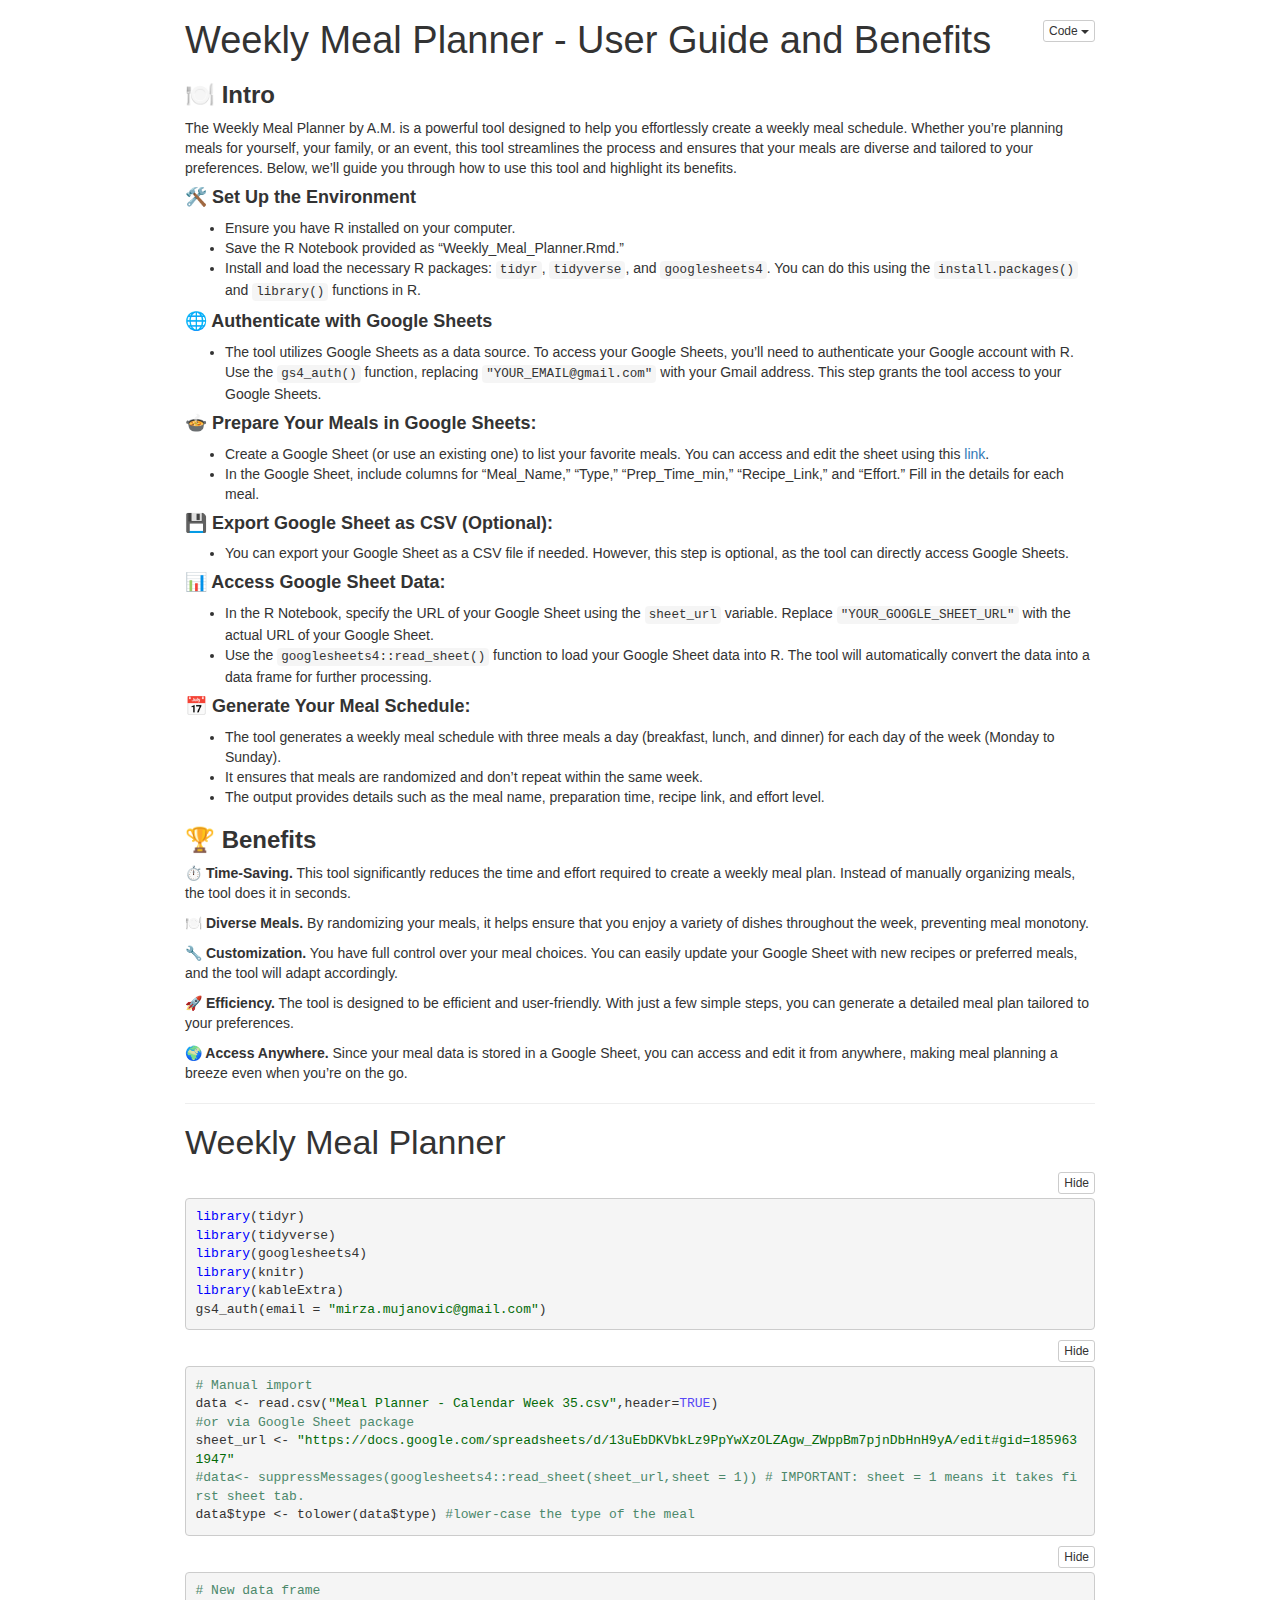
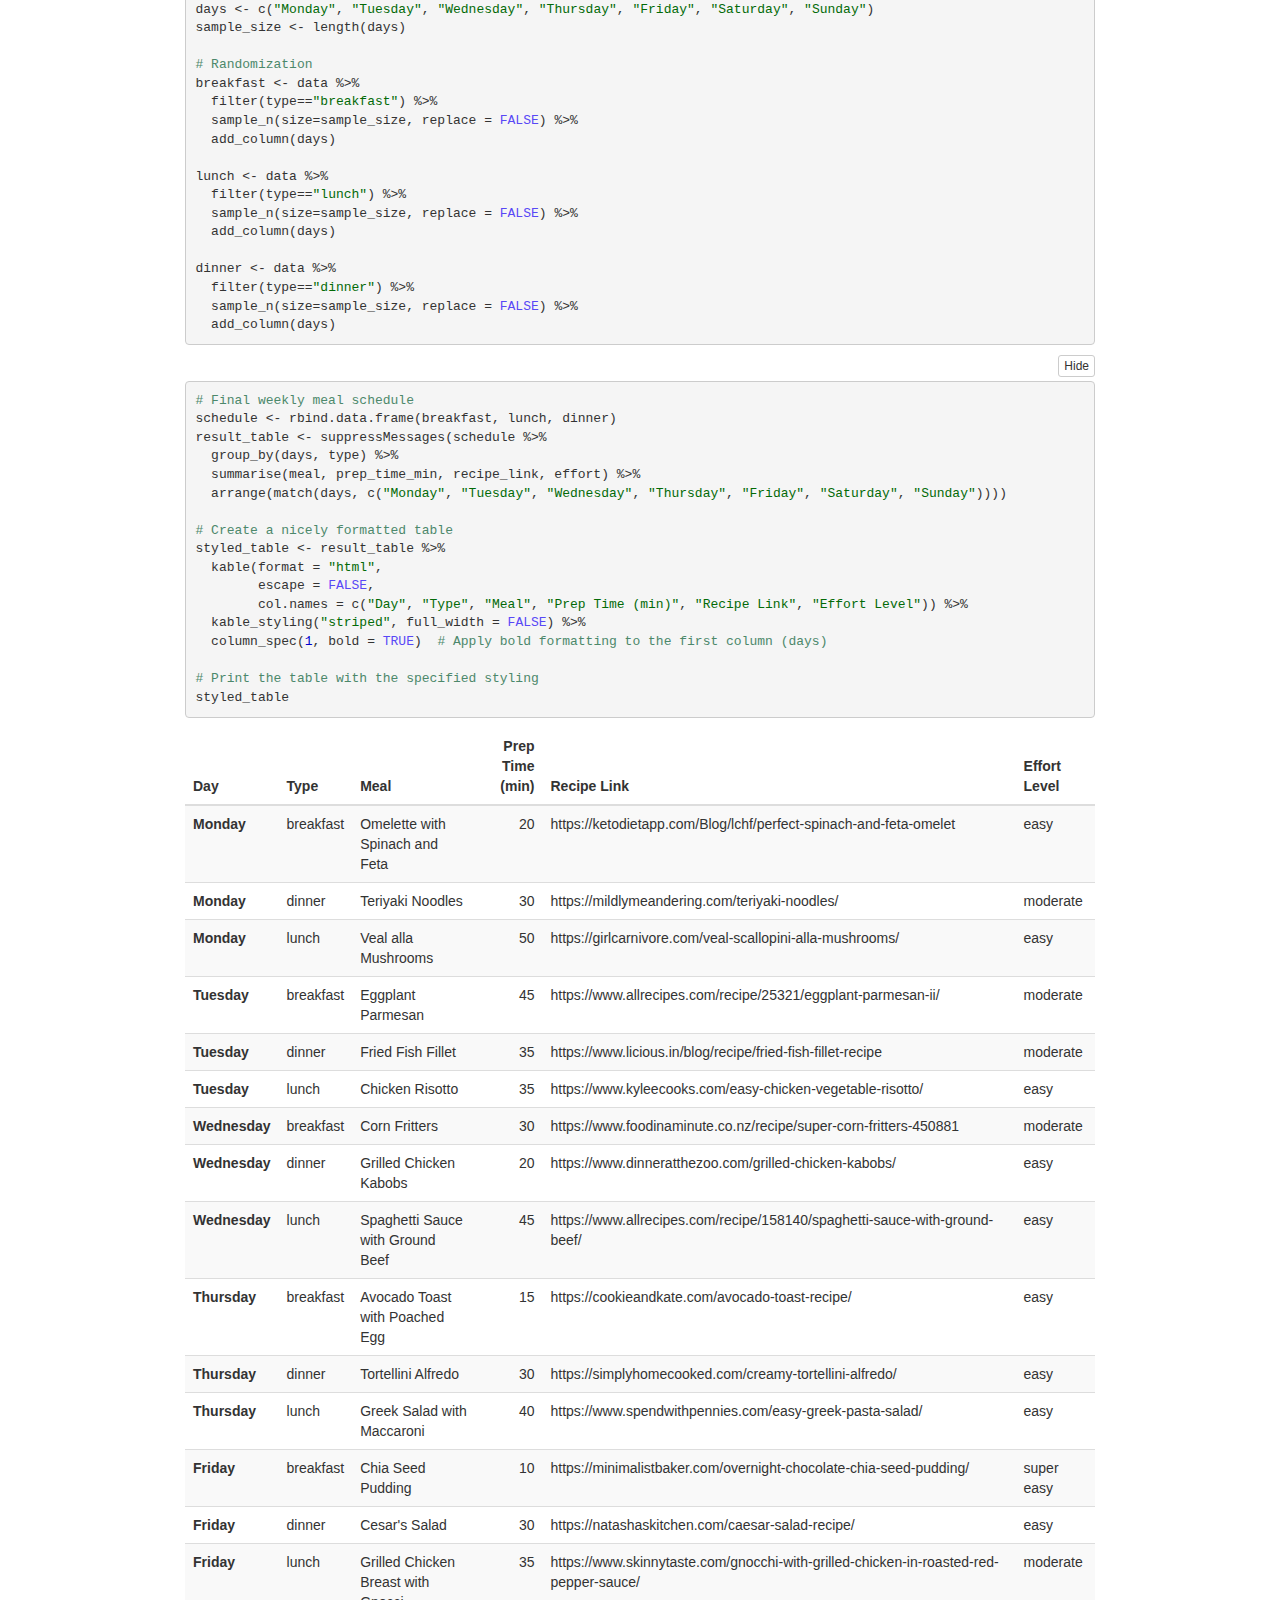
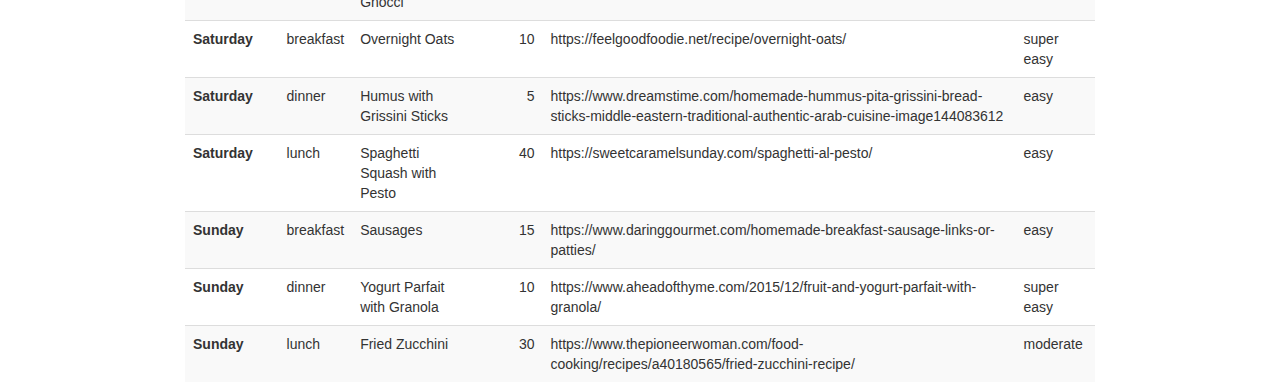
==== commit 61ed3a3a: "update" ====
--- a/index.nb.html
+++ b/index.nb.html
@@ -285,6 +285,250 @@
 <!-- rnb-text-begin -->
 <!-- rnb-text-end -->
 <!-- rnb-chunk-begin -->
+<!-- rnb-source-begin [base64] -->
+<pre class="r"><code># Manual import
+data &lt;- read.csv(&quot;Meal Planner - Calendar Week 35.csv&quot;,header=TRUE)
+#or via Google Sheet package
+sheet_url &lt;- &quot;https://docs.google.com/spreadsheets/d/13uEbDKVbkLz9PpYwXzOLZAgw_ZWppBm7pjnDbHnH9yA/edit#gid=1859631947&quot;
+#data&lt;- suppressMessages(googlesheets4::read_sheet(sheet_url,sheet = 1)) # IMPORTANT: sheet = 1 means it takes first sheet tab.
+data$type &lt;- tolower(data$type) #lower-case the type of the meal</code></pre>
+<!-- rnb-source-end -->
+<!-- rnb-chunk-end -->
+<!-- rnb-text-begin -->
+<!-- rnb-text-end -->
+<!-- rnb-chunk-begin -->
+<!-- rnb-source-begin [base64] -->
+<pre class="r"><code># New data frame
+days &lt;- c(&quot;Monday&quot;, &quot;Tuesday&quot;, &quot;Wednesday&quot;, &quot;Thursday&quot;, &quot;Friday&quot;, &quot;Saturday&quot;, &quot;Sunday&quot;)
+sample_size &lt;- length(days)
+
+# Randomization
+breakfast &lt;- data %&gt;% 
+  filter(type==&quot;breakfast&quot;) %&gt;%
+  sample_n(size=sample_size, replace = FALSE) %&gt;%
+  add_column(days)
+
+lunch &lt;- data %&gt;% 
+  filter(type==&quot;lunch&quot;) %&gt;%
+  sample_n(size=sample_size, replace = FALSE) %&gt;%
+  add_column(days)
+
+dinner &lt;- data %&gt;% 
+  filter(type==&quot;dinner&quot;) %&gt;%
+  sample_n(size=sample_size, replace = FALSE) %&gt;%
+  add_column(days)</code></pre>
+<!-- rnb-source-end -->
+<!-- rnb-chunk-end -->
+<!-- rnb-text-begin -->
+<!-- rnb-text-end -->
+<!-- rnb-chunk-begin -->
+<!-- rnb-source-begin [base64] -->
+<pre class="r"><code># Final weekly meal schedule
+schedule &lt;- rbind.data.frame(breakfast, lunch, dinner)
+result_table &lt;- suppressMessages(schedule %&gt;%
+  group_by(days, type) %&gt;%
+  summarise(meal, prep_time_min, recipe_link, effort) %&gt;%
+  arrange(match(days, c(&quot;Monday&quot;, &quot;Tuesday&quot;, &quot;Wednesday&quot;, &quot;Thursday&quot;, &quot;Friday&quot;, &quot;Saturday&quot;, &quot;Sunday&quot;))))
+
+# Create a nicely formatted table
+styled_table &lt;- result_table %&gt;%
+  kable(format = &quot;html&quot;,
+        escape = FALSE,
+        col.names = c(&quot;Day&quot;, &quot;Type&quot;, &quot;Meal&quot;, &quot;Prep Time (min)&quot;, &quot;Recipe Link&quot;, &quot;Effort Level&quot;)) %&gt;%
+  kable_styling(&quot;striped&quot;, full_width = FALSE) %&gt;%
+  column_spec(1, bold = TRUE)  # Apply bold formatting to the first column (days)
+
+# Print the table with the specified styling
+styled_table</code></pre>
+<!-- rnb-source-end -->
+
+<!-- rnb-htmlwidget-begin [base64] -->
+
+<table class="table table-striped" style="width: auto !important; margin-left: auto; margin-right: auto;">
+ <thead>
+  <tr>
+   <th style="text-align:left;"> Day </th>
+   <th style="text-align:left;"> Type </th>
+   <th style="text-align:left;"> Meal </th>
+   <th style="text-align:right;"> Prep Time (min) </th>
+   <th style="text-align:left;"> Recipe Link </th>
+   <th style="text-align:left;"> Effort Level </th>
+  </tr>
+ </thead>
+<tbody>
+  <tr>
+   <td style="text-align:left;font-weight: bold;"> Monday </td>
+   <td style="text-align:left;"> breakfast </td>
+   <td style="text-align:left;"> Omelette with Spinach and Feta </td>
+   <td style="text-align:right;"> 20 </td>
+   <td style="text-align:left;"> https://ketodietapp.com/Blog/lchf/perfect-spinach-and-feta-omelet </td>
+   <td style="text-align:left;"> easy </td>
+  </tr>
+  <tr>
+   <td style="text-align:left;font-weight: bold;"> Monday </td>
+   <td style="text-align:left;"> dinner </td>
+   <td style="text-align:left;"> Teriyaki Noodles </td>
+   <td style="text-align:right;"> 30 </td>
+   <td style="text-align:left;"> https://mildlymeandering.com/teriyaki-noodles/ </td>
+   <td style="text-align:left;"> moderate </td>
+  </tr>
+  <tr>
+   <td style="text-align:left;font-weight: bold;"> Monday </td>
+   <td style="text-align:left;"> lunch </td>
+   <td style="text-align:left;"> Veal alla Mushrooms </td>
+   <td style="text-align:right;"> 50 </td>
+   <td style="text-align:left;"> https://girlcarnivore.com/veal-scallopini-alla-mushrooms/ </td>
+   <td style="text-align:left;"> easy </td>
+  </tr>
+  <tr>
+   <td style="text-align:left;font-weight: bold;"> Tuesday </td>
+   <td style="text-align:left;"> breakfast </td>
+   <td style="text-align:left;"> Eggplant Parmesan </td>
+   <td style="text-align:right;"> 45 </td>
+   <td style="text-align:left;"> https://www.allrecipes.com/recipe/25321/eggplant-parmesan-ii/ </td>
+   <td style="text-align:left;"> moderate </td>
+  </tr>
+  <tr>
+   <td style="text-align:left;font-weight: bold;"> Tuesday </td>
+   <td style="text-align:left;"> dinner </td>
+   <td style="text-align:left;"> Fried Fish Fillet </td>
+   <td style="text-align:right;"> 35 </td>
+   <td style="text-align:left;"> https://www.licious.in/blog/recipe/fried-fish-fillet-recipe </td>
+   <td style="text-align:left;"> moderate </td>
+  </tr>
+  <tr>
+   <td style="text-align:left;font-weight: bold;"> Tuesday </td>
+   <td style="text-align:left;"> lunch </td>
+   <td style="text-align:left;"> Chicken Risotto </td>
+   <td style="text-align:right;"> 35 </td>
+   <td style="text-align:left;"> https://www.kyleecooks.com/easy-chicken-vegetable-risotto/ </td>
+   <td style="text-align:left;"> easy </td>
+  </tr>
+  <tr>
+   <td style="text-align:left;font-weight: bold;"> Wednesday </td>
+   <td style="text-align:left;"> breakfast </td>
+   <td style="text-align:left;"> Corn Fritters </td>
+   <td style="text-align:right;"> 30 </td>
+   <td style="text-align:left;"> https://www.foodinaminute.co.nz/recipe/super-corn-fritters-450881 </td>
+   <td style="text-align:left;"> moderate </td>
+  </tr>
+  <tr>
+   <td style="text-align:left;font-weight: bold;"> Wednesday </td>
+   <td style="text-align:left;"> dinner </td>
+   <td style="text-align:left;"> Grilled Chicken Kabobs </td>
+   <td style="text-align:right;"> 20 </td>
+   <td style="text-align:left;"> https://www.dinneratthezoo.com/grilled-chicken-kabobs/ </td>
+   <td style="text-align:left;"> easy </td>
+  </tr>
+  <tr>
+   <td style="text-align:left;font-weight: bold;"> Wednesday </td>
+   <td style="text-align:left;"> lunch </td>
+   <td style="text-align:left;"> Spaghetti Sauce with Ground Beef </td>
+   <td style="text-align:right;"> 45 </td>
+   <td style="text-align:left;"> https://www.allrecipes.com/recipe/158140/spaghetti-sauce-with-ground-beef/ </td>
+   <td style="text-align:left;"> easy </td>
+  </tr>
+  <tr>
+   <td style="text-align:left;font-weight: bold;"> Thursday </td>
+   <td style="text-align:left;"> breakfast </td>
+   <td style="text-align:left;"> Avocado Toast with Poached Egg </td>
+   <td style="text-align:right;"> 15 </td>
+   <td style="text-align:left;"> https://cookieandkate.com/avocado-toast-recipe/ </td>
+   <td style="text-align:left;"> easy </td>
+  </tr>
+  <tr>
+   <td style="text-align:left;font-weight: bold;"> Thursday </td>
+   <td style="text-align:left;"> dinner </td>
+   <td style="text-align:left;"> Tortellini Alfredo </td>
+   <td style="text-align:right;"> 30 </td>
+   <td style="text-align:left;"> https://simplyhomecooked.com/creamy-tortellini-alfredo/ </td>
+   <td style="text-align:left;"> easy </td>
+  </tr>
+  <tr>
+   <td style="text-align:left;font-weight: bold;"> Thursday </td>
+   <td style="text-align:left;"> lunch </td>
+   <td style="text-align:left;"> Greek Salad with Maccaroni </td>
+   <td style="text-align:right;"> 40 </td>
+   <td style="text-align:left;"> https://www.spendwithpennies.com/easy-greek-pasta-salad/ </td>
+   <td style="text-align:left;"> easy </td>
+  </tr>
+  <tr>
+   <td style="text-align:left;font-weight: bold;"> Friday </td>
+   <td style="text-align:left;"> breakfast </td>
+   <td style="text-align:left;"> Chia Seed Pudding </td>
+   <td style="text-align:right;"> 10 </td>
+   <td style="text-align:left;"> https://minimalistbaker.com/overnight-chocolate-chia-seed-pudding/ </td>
+   <td style="text-align:left;"> super easy </td>
+  </tr>
+  <tr>
+   <td style="text-align:left;font-weight: bold;"> Friday </td>
+   <td style="text-align:left;"> dinner </td>
+   <td style="text-align:left;"> Cesar&#39;s Salad </td>
+   <td style="text-align:right;"> 30 </td>
+   <td style="text-align:left;"> https://natashaskitchen.com/caesar-salad-recipe/ </td>
+   <td style="text-align:left;"> easy </td>
+  </tr>
+  <tr>
+   <td style="text-align:left;font-weight: bold;"> Friday </td>
+   <td style="text-align:left;"> lunch </td>
+   <td style="text-align:left;"> Grilled Chicken Breast with Gnocci </td>
+   <td style="text-align:right;"> 35 </td>
+   <td style="text-align:left;"> https://www.skinnytaste.com/gnocchi-with-grilled-chicken-in-roasted-red-pepper-sauce/ </td>
+   <td style="text-align:left;"> moderate </td>
+  </tr>
+  <tr>
+   <td style="text-align:left;font-weight: bold;"> Saturday </td>
+   <td style="text-align:left;"> breakfast </td>
+   <td style="text-align:left;"> Overnight Oats </td>
+   <td style="text-align:right;"> 10 </td>
+   <td style="text-align:left;"> https://feelgoodfoodie.net/recipe/overnight-oats/ </td>
+   <td style="text-align:left;"> super easy </td>
+  </tr>
+  <tr>
+   <td style="text-align:left;font-weight: bold;"> Saturday </td>
+   <td style="text-align:left;"> dinner </td>
+   <td style="text-align:left;"> Humus with Grissini Sticks </td>
+   <td style="text-align:right;"> 5 </td>
+   <td style="text-align:left;"> https://www.dreamstime.com/homemade-hummus-pita-grissini-bread-sticks-middle-eastern-traditional-authentic-arab-cuisine-image144083612 </td>
+   <td style="text-align:left;"> easy </td>
+  </tr>
+  <tr>
+   <td style="text-align:left;font-weight: bold;"> Saturday </td>
+   <td style="text-align:left;"> lunch </td>
+   <td style="text-align:left;"> Spaghetti Squash with Pesto </td>
+   <td style="text-align:right;"> 40 </td>
+   <td style="text-align:left;"> https://sweetcaramelsunday.com/spaghetti-al-pesto/ </td>
+   <td style="text-align:left;"> easy </td>
+  </tr>
+  <tr>
+   <td style="text-align:left;font-weight: bold;"> Sunday </td>
+   <td style="text-align:left;"> breakfast </td>
+   <td style="text-align:left;"> Sausages </td>
+   <td style="text-align:right;"> 15 </td>
+   <td style="text-align:left;"> https://www.daringgourmet.com/homemade-breakfast-sausage-links-or-patties/ </td>
+   <td style="text-align:left;"> easy </td>
+  </tr>
+  <tr>
+   <td style="text-align:left;font-weight: bold;"> Sunday </td>
+   <td style="text-align:left;"> dinner </td>
+   <td style="text-align:left;"> Yogurt Parfait with Granola </td>
+   <td style="text-align:right;"> 10 </td>
+   <td style="text-align:left;"> https://www.aheadofthyme.com/2015/12/fruit-and-yogurt-parfait-with-granola/ </td>
+   <td style="text-align:left;"> super easy </td>
+  </tr>
+  <tr>
+   <td style="text-align:left;font-weight: bold;"> Sunday </td>
+   <td style="text-align:left;"> lunch </td>
+   <td style="text-align:left;"> Fried Zucchini </td>
+   <td style="text-align:right;"> 30 </td>
+   <td style="text-align:left;"> https://www.thepioneerwoman.com/food-cooking/recipes/a40180565/fried-zucchini-recipe/ </td>
+   <td style="text-align:left;"> moderate </td>
+  </tr>
+</tbody>
+</table> <script type="text/x-mathjax-config">MathJax.Hub.Config({tex2jax: {inlineMath: [["$","$"]]}})</script><script async src="[data-uri]"></script>
+
+<!-- rnb-htmlwidget-end -->
+
 <!-- rnb-chunk-end -->
 <!-- rnb-text-begin -->
 <!-- rnb-text-end -->
@@ -292,205 +536,9 @@
 <!-- rnb-chunk-end -->
 <!-- rnb-text-begin -->
 <!-- rnb-text-end -->
-<!-- rnb-chunk-begin -->
-
-<!-- rnb-htmlwidget-begin [base64] -->
-
-<table class="table table-striped" style="width: auto !important; margin-left: auto; margin-right: auto;">
- <thead>
-  <tr>
-   <th style="text-align:left;"> Day </th>
-   <th style="text-align:left;"> Type </th>
-   <th style="text-align:left;"> Meal </th>
-   <th style="text-align:right;"> Prep Time (min) </th>
-   <th style="text-align:left;"> Recipe Link </th>
-   <th style="text-align:left;"> Effort Level </th>
-  </tr>
- </thead>
-<tbody>
-  <tr>
-   <td style="text-align:left;font-weight: bold;"> Monday </td>
-   <td style="text-align:left;"> breakfast </td>
-   <td style="text-align:left;"> Omelette with Spinach and Feta </td>
-   <td style="text-align:right;"> 20 </td>
-   <td style="text-align:left;"> https://ketodietapp.com/Blog/lchf/perfect-spinach-and-feta-omelet </td>
-   <td style="text-align:left;"> easy </td>
-  </tr>
-  <tr>
-   <td style="text-align:left;font-weight: bold;"> Monday </td>
-   <td style="text-align:left;"> dinner </td>
-   <td style="text-align:left;"> Teriyaki Noodles </td>
-   <td style="text-align:right;"> 30 </td>
-   <td style="text-align:left;"> https://mildlymeandering.com/teriyaki-noodles/ </td>
-   <td style="text-align:left;"> moderate </td>
-  </tr>
-  <tr>
-   <td style="text-align:left;font-weight: bold;"> Monday </td>
-   <td style="text-align:left;"> lunch </td>
-   <td style="text-align:left;"> Veal alla Mushrooms </td>
-   <td style="text-align:right;"> 50 </td>
-   <td style="text-align:left;"> https://girlcarnivore.com/veal-scallopini-alla-mushrooms/ </td>
-   <td style="text-align:left;"> easy </td>
-  </tr>
-  <tr>
-   <td style="text-align:left;font-weight: bold;"> Tuesday </td>
-   <td style="text-align:left;"> breakfast </td>
-   <td style="text-align:left;"> Eggplant Parmesan </td>
-   <td style="text-align:right;"> 45 </td>
-   <td style="text-align:left;"> https://www.allrecipes.com/recipe/25321/eggplant-parmesan-ii/ </td>
-   <td style="text-align:left;"> moderate </td>
-  </tr>
-  <tr>
-   <td style="text-align:left;font-weight: bold;"> Tuesday </td>
-   <td style="text-align:left;"> dinner </td>
-   <td style="text-align:left;"> Fried Fish Fillet </td>
-   <td style="text-align:right;"> 35 </td>
-   <td style="text-align:left;"> https://www.licious.in/blog/recipe/fried-fish-fillet-recipe </td>
-   <td style="text-align:left;"> moderate </td>
-  </tr>
-  <tr>
-   <td style="text-align:left;font-weight: bold;"> Tuesday </td>
-   <td style="text-align:left;"> lunch </td>
-   <td style="text-align:left;"> Chicken Risotto </td>
-   <td style="text-align:right;"> 35 </td>
-   <td style="text-align:left;"> https://www.kyleecooks.com/easy-chicken-vegetable-risotto/ </td>
-   <td style="text-align:left;"> easy </td>
-  </tr>
-  <tr>
-   <td style="text-align:left;font-weight: bold;"> Wednesday </td>
-   <td style="text-align:left;"> breakfast </td>
-   <td style="text-align:left;"> Corn Fritters </td>
-   <td style="text-align:right;"> 30 </td>
-   <td style="text-align:left;"> https://www.foodinaminute.co.nz/recipe/super-corn-fritters-450881 </td>
-   <td style="text-align:left;"> moderate </td>
-  </tr>
-  <tr>
-   <td style="text-align:left;font-weight: bold;"> Wednesday </td>
-   <td style="text-align:left;"> dinner </td>
-   <td style="text-align:left;"> Grilled Chicken Kabobs </td>
-   <td style="text-align:right;"> 20 </td>
-   <td style="text-align:left;"> https://www.dinneratthezoo.com/grilled-chicken-kabobs/ </td>
-   <td style="text-align:left;"> easy </td>
-  </tr>
-  <tr>
-   <td style="text-align:left;font-weight: bold;"> Wednesday </td>
-   <td style="text-align:left;"> lunch </td>
-   <td style="text-align:left;"> Spaghetti Sauce with Ground Beef </td>
-   <td style="text-align:right;"> 45 </td>
-   <td style="text-align:left;"> https://www.allrecipes.com/recipe/158140/spaghetti-sauce-with-ground-beef/ </td>
-   <td style="text-align:left;"> easy </td>
-  </tr>
-  <tr>
-   <td style="text-align:left;font-weight: bold;"> Thursday </td>
-   <td style="text-align:left;"> breakfast </td>
-   <td style="text-align:left;"> Avocado Toast with Poached Egg </td>
-   <td style="text-align:right;"> 15 </td>
-   <td style="text-align:left;"> https://cookieandkate.com/avocado-toast-recipe/ </td>
-   <td style="text-align:left;"> easy </td>
-  </tr>
-  <tr>
-   <td style="text-align:left;font-weight: bold;"> Thursday </td>
-   <td style="text-align:left;"> dinner </td>
-   <td style="text-align:left;"> Tortellini Alfredo </td>
-   <td style="text-align:right;"> 30 </td>
-   <td style="text-align:left;"> https://simplyhomecooked.com/creamy-tortellini-alfredo/ </td>
-   <td style="text-align:left;"> easy </td>
-  </tr>
-  <tr>
-   <td style="text-align:left;font-weight: bold;"> Thursday </td>
-   <td style="text-align:left;"> lunch </td>
-   <td style="text-align:left;"> Greek Salad with Maccaroni </td>
-   <td style="text-align:right;"> 40 </td>
-   <td style="text-align:left;"> https://www.spendwithpennies.com/easy-greek-pasta-salad/ </td>
-   <td style="text-align:left;"> easy </td>
-  </tr>
-  <tr>
-   <td style="text-align:left;font-weight: bold;"> Friday </td>
-   <td style="text-align:left;"> breakfast </td>
-   <td style="text-align:left;"> Chia Seed Pudding </td>
-   <td style="text-align:right;"> 10 </td>
-   <td style="text-align:left;"> https://minimalistbaker.com/overnight-chocolate-chia-seed-pudding/ </td>
-   <td style="text-align:left;"> super easy </td>
-  </tr>
-  <tr>
-   <td style="text-align:left;font-weight: bold;"> Friday </td>
-   <td style="text-align:left;"> dinner </td>
-   <td style="text-align:left;"> Cesar&#39;s Salad </td>
-   <td style="text-align:right;"> 30 </td>
-   <td style="text-align:left;"> https://natashaskitchen.com/caesar-salad-recipe/ </td>
-   <td style="text-align:left;"> easy </td>
-  </tr>
-  <tr>
-   <td style="text-align:left;font-weight: bold;"> Friday </td>
-   <td style="text-align:left;"> lunch </td>
-   <td style="text-align:left;"> Grilled Chicken Breast with Gnocci </td>
-   <td style="text-align:right;"> 35 </td>
-   <td style="text-align:left;"> https://www.skinnytaste.com/gnocchi-with-grilled-chicken-in-roasted-red-pepper-sauce/ </td>
-   <td style="text-align:left;"> moderate </td>
-  </tr>
-  <tr>
-   <td style="text-align:left;font-weight: bold;"> Saturday </td>
-   <td style="text-align:left;"> breakfast </td>
-   <td style="text-align:left;"> Overnight Oats </td>
-   <td style="text-align:right;"> 10 </td>
-   <td style="text-align:left;"> https://feelgoodfoodie.net/recipe/overnight-oats/ </td>
-   <td style="text-align:left;"> super easy </td>
-  </tr>
-  <tr>
-   <td style="text-align:left;font-weight: bold;"> Saturday </td>
-   <td style="text-align:left;"> dinner </td>
-   <td style="text-align:left;"> Humus with Grissini Sticks </td>
-   <td style="text-align:right;"> 5 </td>
-   <td style="text-align:left;"> https://www.dreamstime.com/homemade-hummus-pita-grissini-bread-sticks-middle-eastern-traditional-authentic-arab-cuisine-image144083612 </td>
-   <td style="text-align:left;"> easy </td>
-  </tr>
-  <tr>
-   <td style="text-align:left;font-weight: bold;"> Saturday </td>
-   <td style="text-align:left;"> lunch </td>
-   <td style="text-align:left;"> Spaghetti Squash with Pesto </td>
-   <td style="text-align:right;"> 40 </td>
-   <td style="text-align:left;"> https://sweetcaramelsunday.com/spaghetti-al-pesto/ </td>
-   <td style="text-align:left;"> easy </td>
-  </tr>
-  <tr>
-   <td style="text-align:left;font-weight: bold;"> Sunday </td>
-   <td style="text-align:left;"> breakfast </td>
-   <td style="text-align:left;"> Sausages </td>
-   <td style="text-align:right;"> 15 </td>
-   <td style="text-align:left;"> https://www.daringgourmet.com/homemade-breakfast-sausage-links-or-patties/ </td>
-   <td style="text-align:left;"> easy </td>
-  </tr>
-  <tr>
-   <td style="text-align:left;font-weight: bold;"> Sunday </td>
-   <td style="text-align:left;"> dinner </td>
-   <td style="text-align:left;"> Yogurt Parfait with Granola </td>
-   <td style="text-align:right;"> 10 </td>
-   <td style="text-align:left;"> https://www.aheadofthyme.com/2015/12/fruit-and-yogurt-parfait-with-granola/ </td>
-   <td style="text-align:left;"> super easy </td>
-  </tr>
-  <tr>
-   <td style="text-align:left;font-weight: bold;"> Sunday </td>
-   <td style="text-align:left;"> lunch </td>
-   <td style="text-align:left;"> Fried Zucchini </td>
-   <td style="text-align:right;"> 30 </td>
-   <td style="text-align:left;"> https://www.thepioneerwoman.com/food-cooking/recipes/a40180565/fried-zucchini-recipe/ </td>
-   <td style="text-align:left;"> moderate </td>
-  </tr>
-</tbody>
-</table> <script type="text/x-mathjax-config">MathJax.Hub.Config({tex2jax: {inlineMath: [["$","$"]]}})</script><script async src="[data-uri]"></script>
-
-<!-- rnb-htmlwidget-end -->
-
-<!-- rnb-chunk-end -->
-<!-- rnb-text-begin -->
-<!-- rnb-text-end -->
-<!-- rnb-chunk-begin -->
-<!-- rnb-chunk-end -->
-<!-- rnb-text-begin -->
-<!-- rnb-text-end -->
-</div>
-
-<div id="rmd-source-code">[base64]</div>
+</div>
+
+<div id="rmd-source-code">[base64]</div>
 
 
 
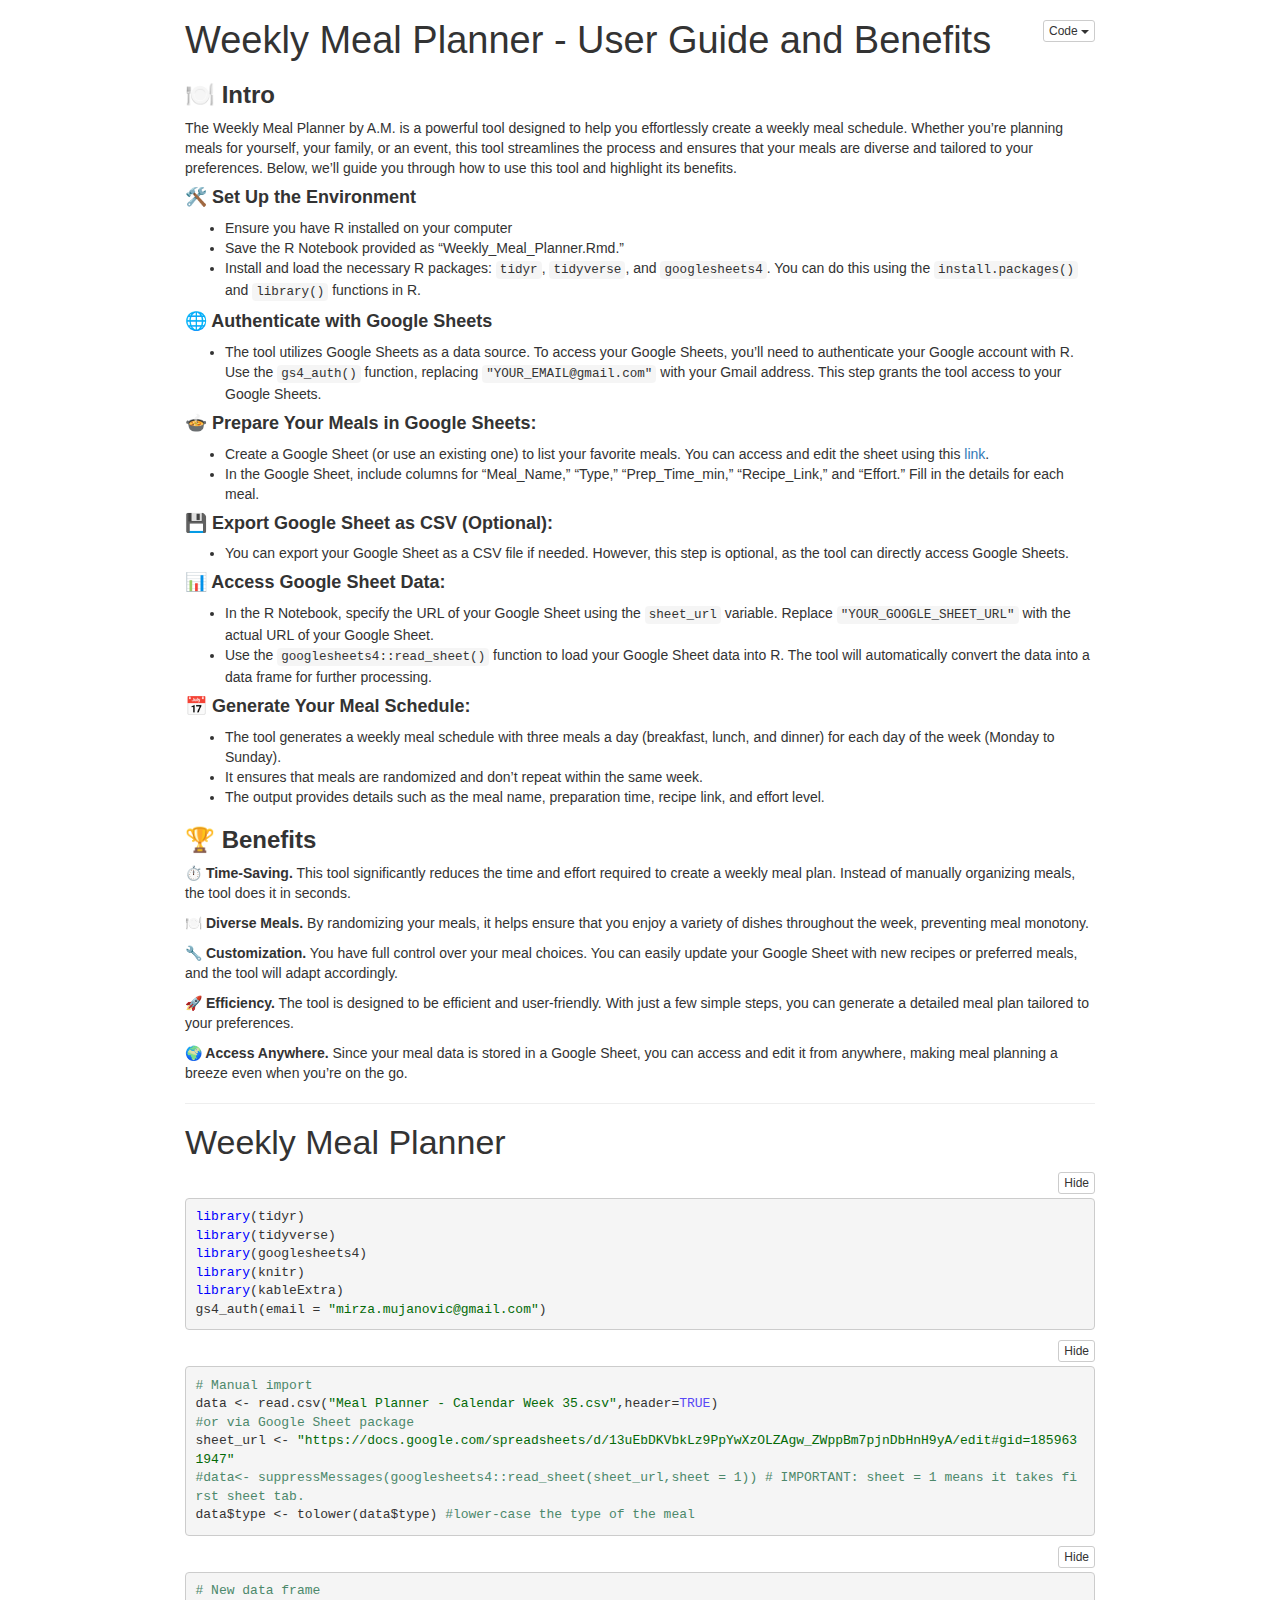
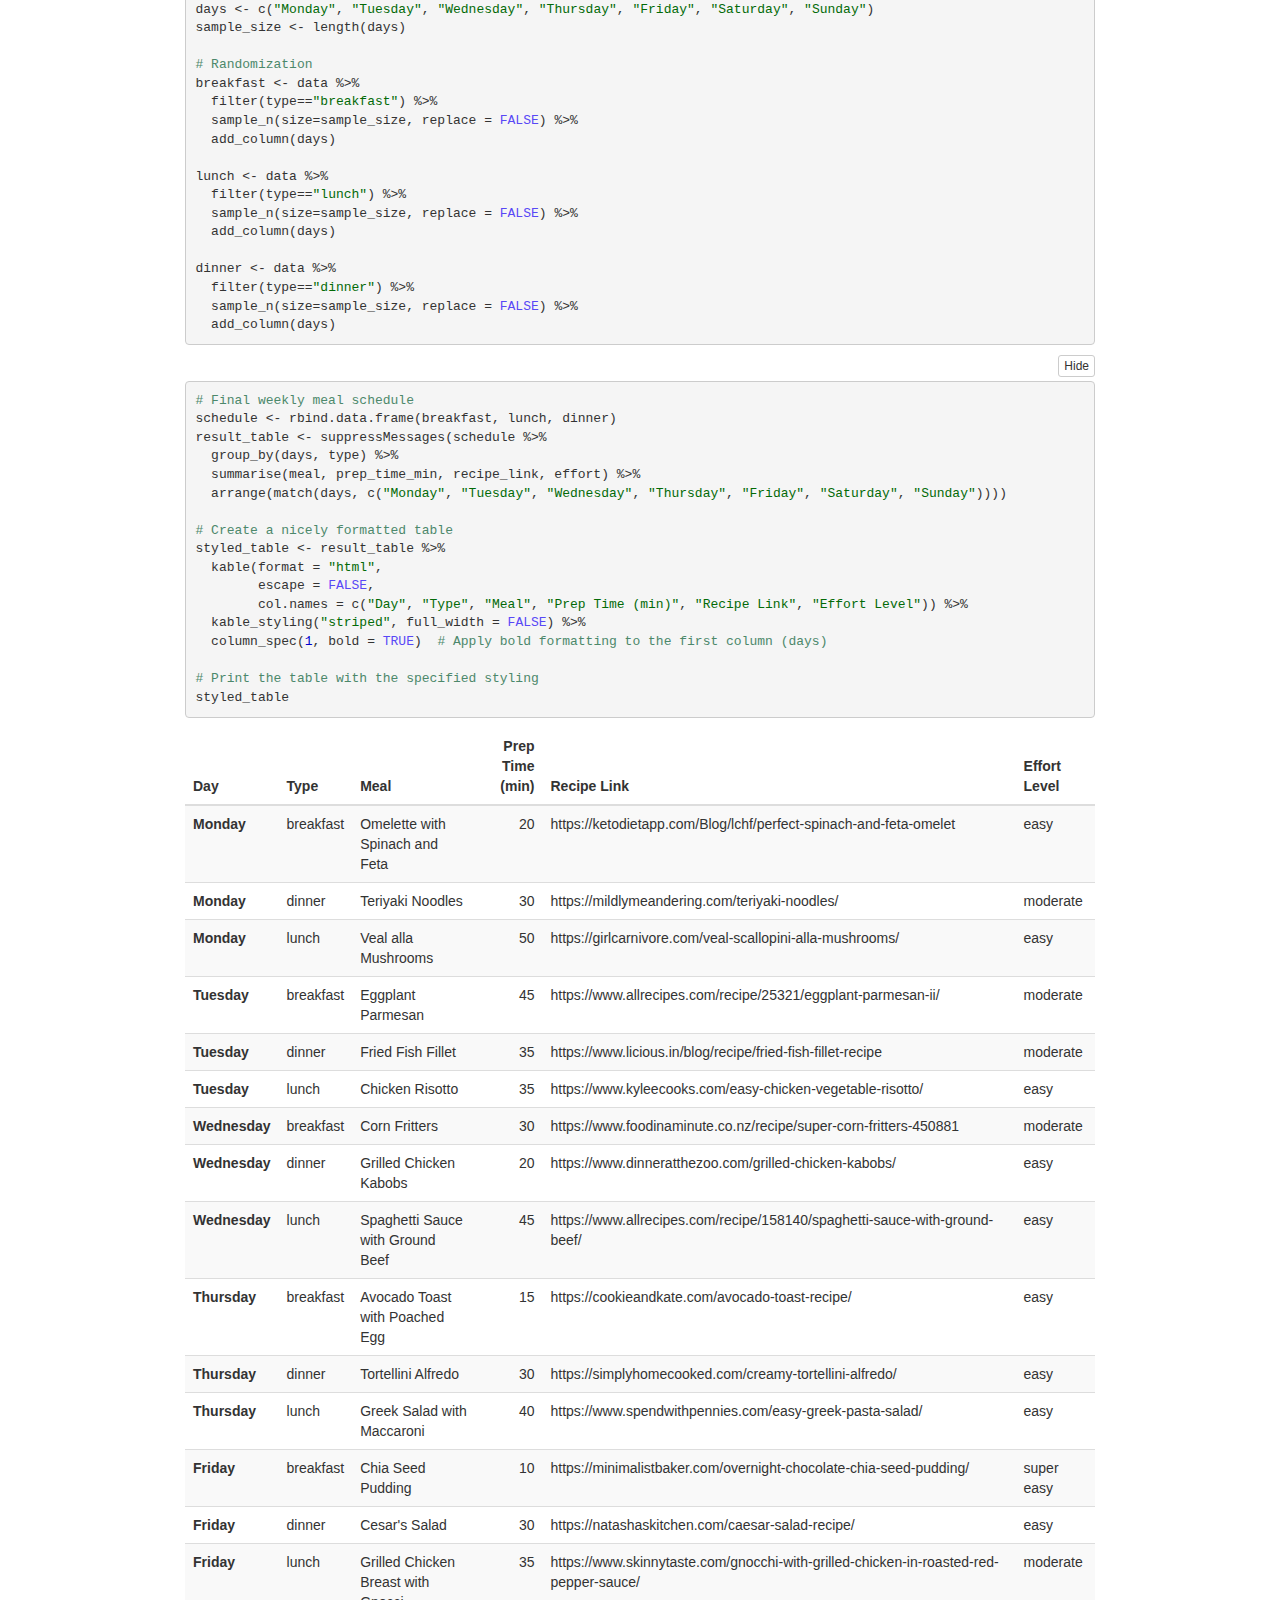
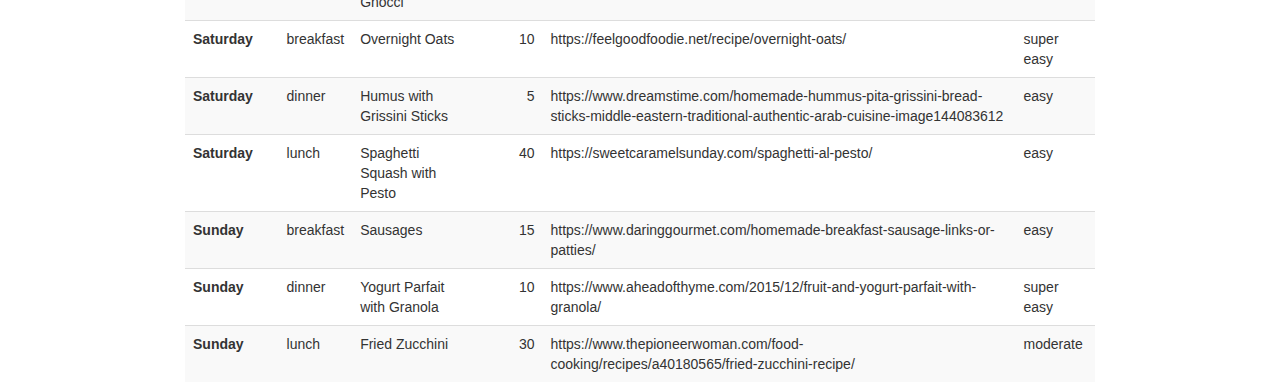
==== commit f296603e: "delete book and docs" ====
--- a/index.nb.html
+++ b/index.nb.html
@@ -220,7 +220,7 @@
 <div id="set-up-the-environment" class="section level4">
 <h4><strong>🛠️ Set Up the Environment</strong></h4>
 <ul>
-<li>Ensure you have R installed on your computer.</li>
+<li>Ensure you have R installed on your computer</li>
 <li>Save the R Notebook provided as “Weekly_Meal_Planner.Rmd.”</li>
 <li>Install and load the necessary R packages: <code>tidyr</code>, <code>tidyverse</code>, and <code>googlesheets4</code>. You can do this using the <code>install.packages()</code> and <code>library()</code> functions in R.</li>
 </ul>
@@ -538,7 +538,7 @@
 <!-- rnb-text-end -->
 </div>
 
-<div id="rmd-source-code">[base64]</div>
+<div id="rmd-source-code">[base64]</div>
 
 
 
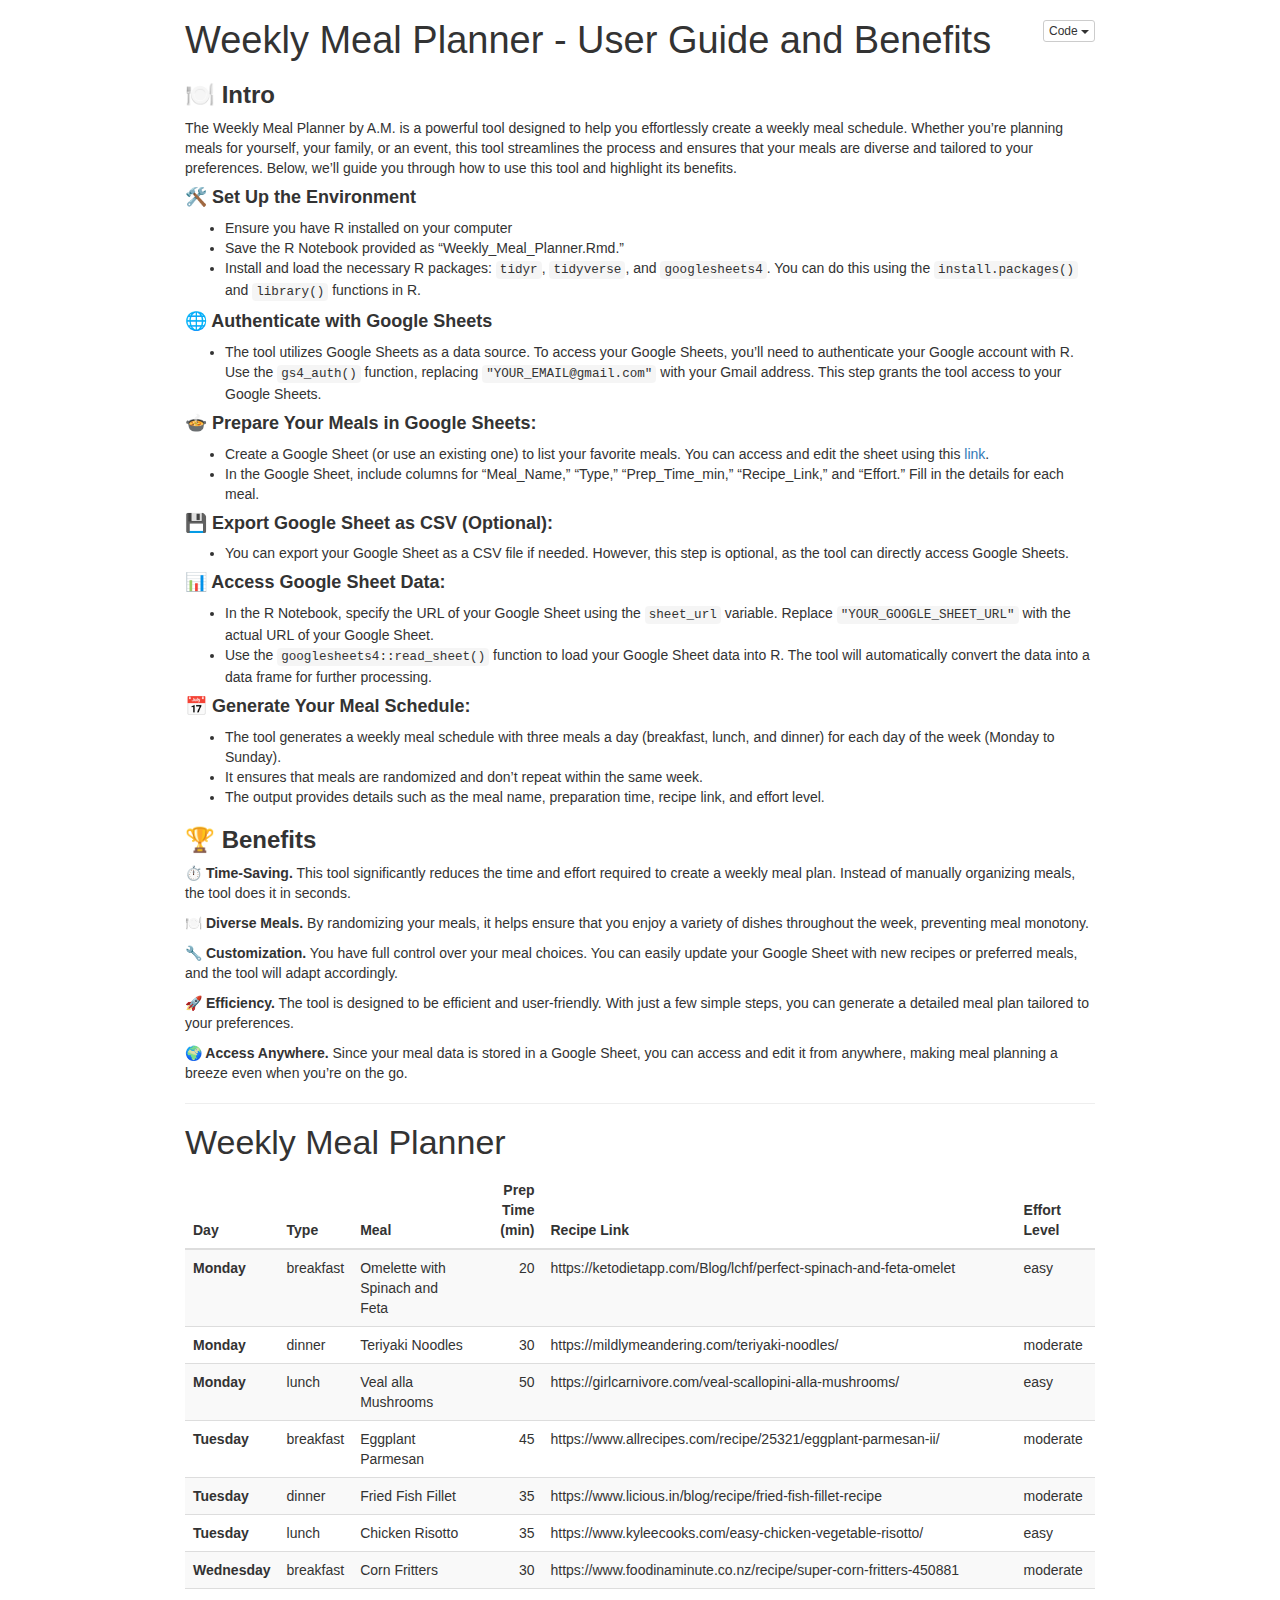
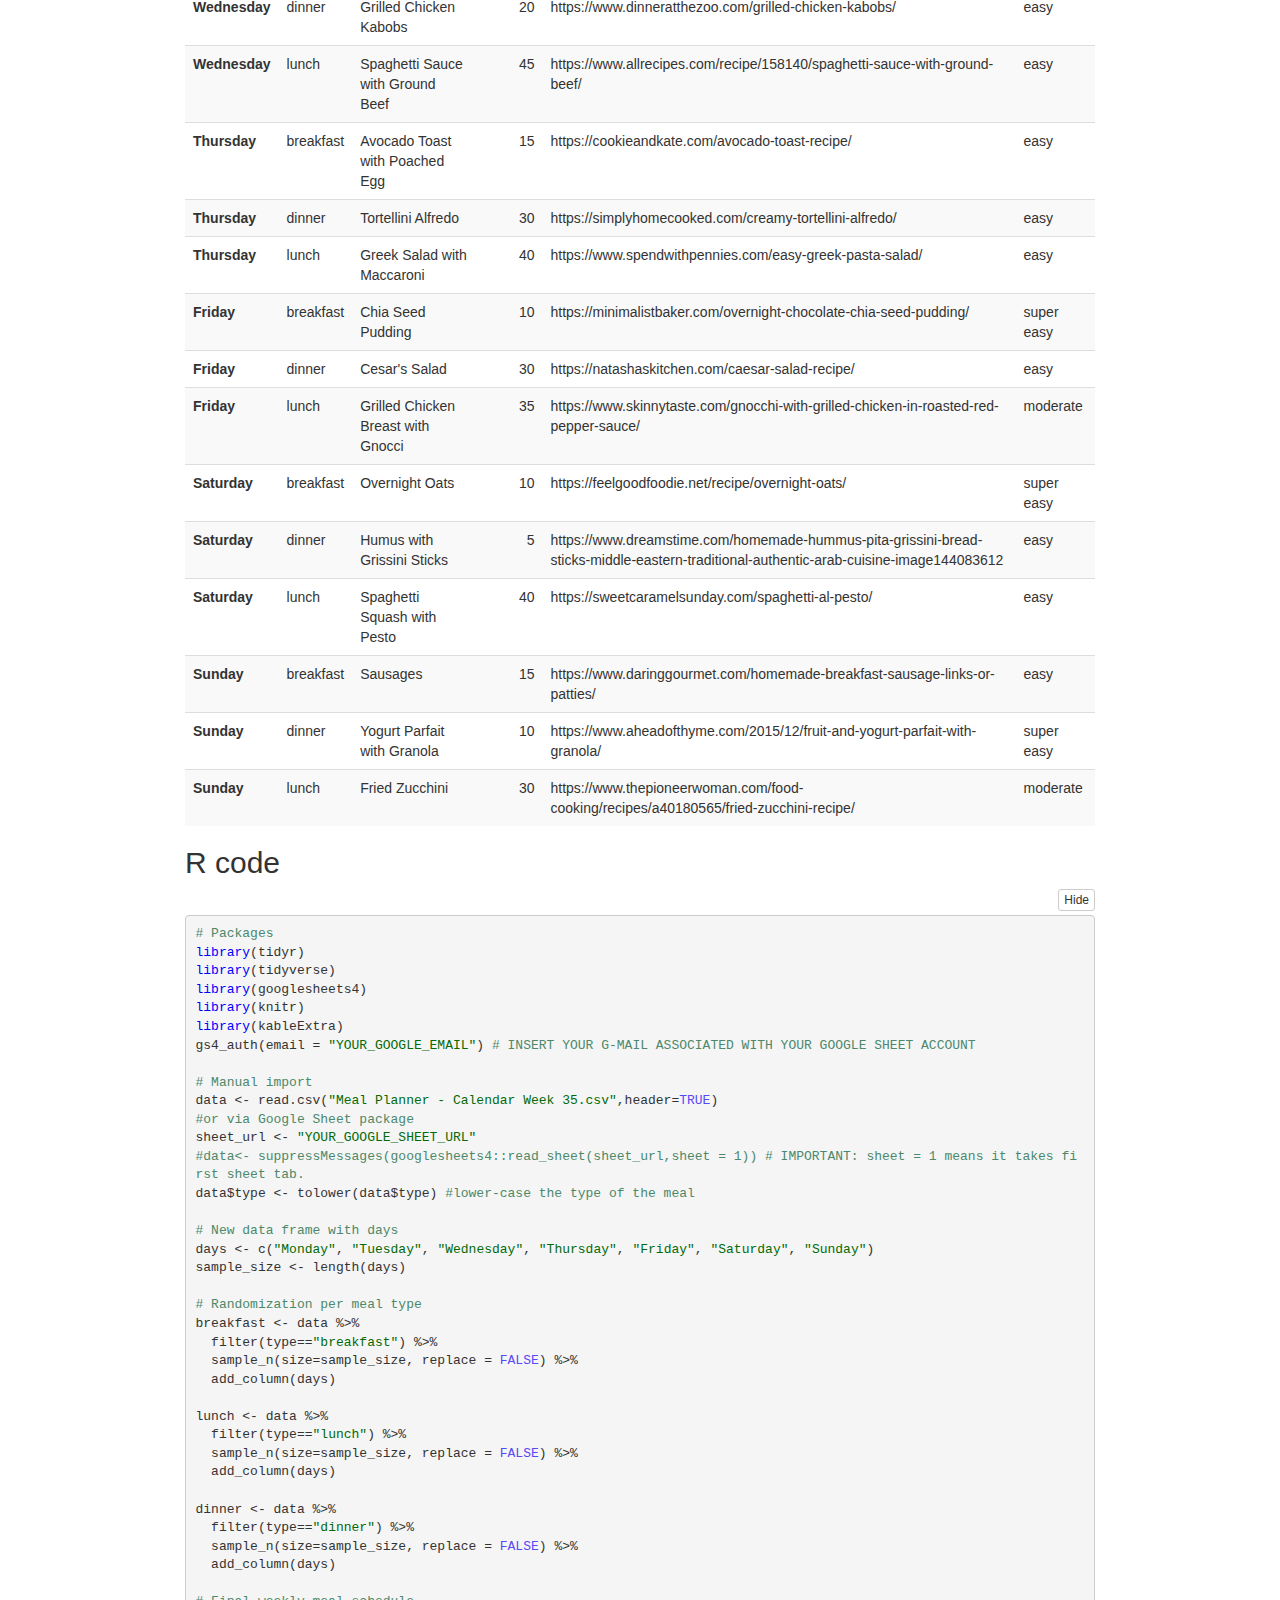
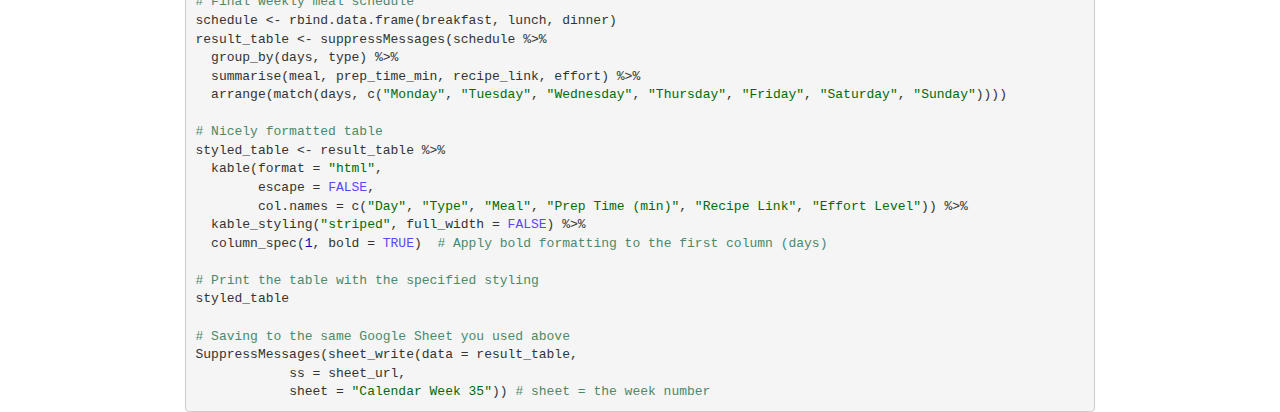
==== commit 4f0a8d03: "final touch" ====
--- a/index.nb.html
+++ b/index.nb.html
@@ -273,262 +273,6 @@
 <h1>Weekly Meal Planner</h1>
 <!-- rnb-text-end -->
 <!-- rnb-chunk-begin -->
-<!-- rnb-source-begin [base64] -->
-<pre class="r"><code>library(tidyr)
-library(tidyverse)
-library(googlesheets4)
-library(knitr)
-library(kableExtra)
-gs4_auth(email = &quot;mirza.mujanovic@gmail.com&quot;)</code></pre>
-<!-- rnb-source-end -->
-<!-- rnb-chunk-end -->
-<!-- rnb-text-begin -->
-<!-- rnb-text-end -->
-<!-- rnb-chunk-begin -->
-<!-- rnb-source-begin [base64] -->
-<pre class="r"><code># Manual import
-data &lt;- read.csv(&quot;Meal Planner - Calendar Week 35.csv&quot;,header=TRUE)
-#or via Google Sheet package
-sheet_url &lt;- &quot;https://docs.google.com/spreadsheets/d/13uEbDKVbkLz9PpYwXzOLZAgw_ZWppBm7pjnDbHnH9yA/edit#gid=1859631947&quot;
-#data&lt;- suppressMessages(googlesheets4::read_sheet(sheet_url,sheet = 1)) # IMPORTANT: sheet = 1 means it takes first sheet tab.
-data$type &lt;- tolower(data$type) #lower-case the type of the meal</code></pre>
-<!-- rnb-source-end -->
-<!-- rnb-chunk-end -->
-<!-- rnb-text-begin -->
-<!-- rnb-text-end -->
-<!-- rnb-chunk-begin -->
-<!-- rnb-source-begin [base64] -->
-<pre class="r"><code># New data frame
-days &lt;- c(&quot;Monday&quot;, &quot;Tuesday&quot;, &quot;Wednesday&quot;, &quot;Thursday&quot;, &quot;Friday&quot;, &quot;Saturday&quot;, &quot;Sunday&quot;)
-sample_size &lt;- length(days)
-
-# Randomization
-breakfast &lt;- data %&gt;% 
-  filter(type==&quot;breakfast&quot;) %&gt;%
-  sample_n(size=sample_size, replace = FALSE) %&gt;%
-  add_column(days)
-
-lunch &lt;- data %&gt;% 
-  filter(type==&quot;lunch&quot;) %&gt;%
-  sample_n(size=sample_size, replace = FALSE) %&gt;%
-  add_column(days)
-
-dinner &lt;- data %&gt;% 
-  filter(type==&quot;dinner&quot;) %&gt;%
-  sample_n(size=sample_size, replace = FALSE) %&gt;%
-  add_column(days)</code></pre>
-<!-- rnb-source-end -->
-<!-- rnb-chunk-end -->
-<!-- rnb-text-begin -->
-<!-- rnb-text-end -->
-<!-- rnb-chunk-begin -->
-<!-- rnb-source-begin [base64] -->
-<pre class="r"><code># Final weekly meal schedule
-schedule &lt;- rbind.data.frame(breakfast, lunch, dinner)
-result_table &lt;- suppressMessages(schedule %&gt;%
-  group_by(days, type) %&gt;%
-  summarise(meal, prep_time_min, recipe_link, effort) %&gt;%
-  arrange(match(days, c(&quot;Monday&quot;, &quot;Tuesday&quot;, &quot;Wednesday&quot;, &quot;Thursday&quot;, &quot;Friday&quot;, &quot;Saturday&quot;, &quot;Sunday&quot;))))
-
-# Create a nicely formatted table
-styled_table &lt;- result_table %&gt;%
-  kable(format = &quot;html&quot;,
-        escape = FALSE,
-        col.names = c(&quot;Day&quot;, &quot;Type&quot;, &quot;Meal&quot;, &quot;Prep Time (min)&quot;, &quot;Recipe Link&quot;, &quot;Effort Level&quot;)) %&gt;%
-  kable_styling(&quot;striped&quot;, full_width = FALSE) %&gt;%
-  column_spec(1, bold = TRUE)  # Apply bold formatting to the first column (days)
-
-# Print the table with the specified styling
-styled_table</code></pre>
-<!-- rnb-source-end -->
-
-<!-- rnb-htmlwidget-begin [base64] -->
-
-<table class="table table-striped" style="width: auto !important; margin-left: auto; margin-right: auto;">
- <thead>
-  <tr>
-   <th style="text-align:left;"> Day </th>
-   <th style="text-align:left;"> Type </th>
-   <th style="text-align:left;"> Meal </th>
-   <th style="text-align:right;"> Prep Time (min) </th>
-   <th style="text-align:left;"> Recipe Link </th>
-   <th style="text-align:left;"> Effort Level </th>
-  </tr>
- </thead>
-<tbody>
-  <tr>
-   <td style="text-align:left;font-weight: bold;"> Monday </td>
-   <td style="text-align:left;"> breakfast </td>
-   <td style="text-align:left;"> Omelette with Spinach and Feta </td>
-   <td style="text-align:right;"> 20 </td>
-   <td style="text-align:left;"> https://ketodietapp.com/Blog/lchf/perfect-spinach-and-feta-omelet </td>
-   <td style="text-align:left;"> easy </td>
-  </tr>
-  <tr>
-   <td style="text-align:left;font-weight: bold;"> Monday </td>
-   <td style="text-align:left;"> dinner </td>
-   <td style="text-align:left;"> Teriyaki Noodles </td>
-   <td style="text-align:right;"> 30 </td>
-   <td style="text-align:left;"> https://mildlymeandering.com/teriyaki-noodles/ </td>
-   <td style="text-align:left;"> moderate </td>
-  </tr>
-  <tr>
-   <td style="text-align:left;font-weight: bold;"> Monday </td>
-   <td style="text-align:left;"> lunch </td>
-   <td style="text-align:left;"> Veal alla Mushrooms </td>
-   <td style="text-align:right;"> 50 </td>
-   <td style="text-align:left;"> https://girlcarnivore.com/veal-scallopini-alla-mushrooms/ </td>
-   <td style="text-align:left;"> easy </td>
-  </tr>
-  <tr>
-   <td style="text-align:left;font-weight: bold;"> Tuesday </td>
-   <td style="text-align:left;"> breakfast </td>
-   <td style="text-align:left;"> Eggplant Parmesan </td>
-   <td style="text-align:right;"> 45 </td>
-   <td style="text-align:left;"> https://www.allrecipes.com/recipe/25321/eggplant-parmesan-ii/ </td>
-   <td style="text-align:left;"> moderate </td>
-  </tr>
-  <tr>
-   <td style="text-align:left;font-weight: bold;"> Tuesday </td>
-   <td style="text-align:left;"> dinner </td>
-   <td style="text-align:left;"> Fried Fish Fillet </td>
-   <td style="text-align:right;"> 35 </td>
-   <td style="text-align:left;"> https://www.licious.in/blog/recipe/fried-fish-fillet-recipe </td>
-   <td style="text-align:left;"> moderate </td>
-  </tr>
-  <tr>
-   <td style="text-align:left;font-weight: bold;"> Tuesday </td>
-   <td style="text-align:left;"> lunch </td>
-   <td style="text-align:left;"> Chicken Risotto </td>
-   <td style="text-align:right;"> 35 </td>
-   <td style="text-align:left;"> https://www.kyleecooks.com/easy-chicken-vegetable-risotto/ </td>
-   <td style="text-align:left;"> easy </td>
-  </tr>
-  <tr>
-   <td style="text-align:left;font-weight: bold;"> Wednesday </td>
-   <td style="text-align:left;"> breakfast </td>
-   <td style="text-align:left;"> Corn Fritters </td>
-   <td style="text-align:right;"> 30 </td>
-   <td style="text-align:left;"> https://www.foodinaminute.co.nz/recipe/super-corn-fritters-450881 </td>
-   <td style="text-align:left;"> moderate </td>
-  </tr>
-  <tr>
-   <td style="text-align:left;font-weight: bold;"> Wednesday </td>
-   <td style="text-align:left;"> dinner </td>
-   <td style="text-align:left;"> Grilled Chicken Kabobs </td>
-   <td style="text-align:right;"> 20 </td>
-   <td style="text-align:left;"> https://www.dinneratthezoo.com/grilled-chicken-kabobs/ </td>
-   <td style="text-align:left;"> easy </td>
-  </tr>
-  <tr>
-   <td style="text-align:left;font-weight: bold;"> Wednesday </td>
-   <td style="text-align:left;"> lunch </td>
-   <td style="text-align:left;"> Spaghetti Sauce with Ground Beef </td>
-   <td style="text-align:right;"> 45 </td>
-   <td style="text-align:left;"> https://www.allrecipes.com/recipe/158140/spaghetti-sauce-with-ground-beef/ </td>
-   <td style="text-align:left;"> easy </td>
-  </tr>
-  <tr>
-   <td style="text-align:left;font-weight: bold;"> Thursday </td>
-   <td style="text-align:left;"> breakfast </td>
-   <td style="text-align:left;"> Avocado Toast with Poached Egg </td>
-   <td style="text-align:right;"> 15 </td>
-   <td style="text-align:left;"> https://cookieandkate.com/avocado-toast-recipe/ </td>
-   <td style="text-align:left;"> easy </td>
-  </tr>
-  <tr>
-   <td style="text-align:left;font-weight: bold;"> Thursday </td>
-   <td style="text-align:left;"> dinner </td>
-   <td style="text-align:left;"> Tortellini Alfredo </td>
-   <td style="text-align:right;"> 30 </td>
-   <td style="text-align:left;"> https://simplyhomecooked.com/creamy-tortellini-alfredo/ </td>
-   <td style="text-align:left;"> easy </td>
-  </tr>
-  <tr>
-   <td style="text-align:left;font-weight: bold;"> Thursday </td>
-   <td style="text-align:left;"> lunch </td>
-   <td style="text-align:left;"> Greek Salad with Maccaroni </td>
-   <td style="text-align:right;"> 40 </td>
-   <td style="text-align:left;"> https://www.spendwithpennies.com/easy-greek-pasta-salad/ </td>
-   <td style="text-align:left;"> easy </td>
-  </tr>
-  <tr>
-   <td style="text-align:left;font-weight: bold;"> Friday </td>
-   <td style="text-align:left;"> breakfast </td>
-   <td style="text-align:left;"> Chia Seed Pudding </td>
-   <td style="text-align:right;"> 10 </td>
-   <td style="text-align:left;"> https://minimalistbaker.com/overnight-chocolate-chia-seed-pudding/ </td>
-   <td style="text-align:left;"> super easy </td>
-  </tr>
-  <tr>
-   <td style="text-align:left;font-weight: bold;"> Friday </td>
-   <td style="text-align:left;"> dinner </td>
-   <td style="text-align:left;"> Cesar&#39;s Salad </td>
-   <td style="text-align:right;"> 30 </td>
-   <td style="text-align:left;"> https://natashaskitchen.com/caesar-salad-recipe/ </td>
-   <td style="text-align:left;"> easy </td>
-  </tr>
-  <tr>
-   <td style="text-align:left;font-weight: bold;"> Friday </td>
-   <td style="text-align:left;"> lunch </td>
-   <td style="text-align:left;"> Grilled Chicken Breast with Gnocci </td>
-   <td style="text-align:right;"> 35 </td>
-   <td style="text-align:left;"> https://www.skinnytaste.com/gnocchi-with-grilled-chicken-in-roasted-red-pepper-sauce/ </td>
-   <td style="text-align:left;"> moderate </td>
-  </tr>
-  <tr>
-   <td style="text-align:left;font-weight: bold;"> Saturday </td>
-   <td style="text-align:left;"> breakfast </td>
-   <td style="text-align:left;"> Overnight Oats </td>
-   <td style="text-align:right;"> 10 </td>
-   <td style="text-align:left;"> https://feelgoodfoodie.net/recipe/overnight-oats/ </td>
-   <td style="text-align:left;"> super easy </td>
-  </tr>
-  <tr>
-   <td style="text-align:left;font-weight: bold;"> Saturday </td>
-   <td style="text-align:left;"> dinner </td>
-   <td style="text-align:left;"> Humus with Grissini Sticks </td>
-   <td style="text-align:right;"> 5 </td>
-   <td style="text-align:left;"> https://www.dreamstime.com/homemade-hummus-pita-grissini-bread-sticks-middle-eastern-traditional-authentic-arab-cuisine-image144083612 </td>
-   <td style="text-align:left;"> easy </td>
-  </tr>
-  <tr>
-   <td style="text-align:left;font-weight: bold;"> Saturday </td>
-   <td style="text-align:left;"> lunch </td>
-   <td style="text-align:left;"> Spaghetti Squash with Pesto </td>
-   <td style="text-align:right;"> 40 </td>
-   <td style="text-align:left;"> https://sweetcaramelsunday.com/spaghetti-al-pesto/ </td>
-   <td style="text-align:left;"> easy </td>
-  </tr>
-  <tr>
-   <td style="text-align:left;font-weight: bold;"> Sunday </td>
-   <td style="text-align:left;"> breakfast </td>
-   <td style="text-align:left;"> Sausages </td>
-   <td style="text-align:right;"> 15 </td>
-   <td style="text-align:left;"> https://www.daringgourmet.com/homemade-breakfast-sausage-links-or-patties/ </td>
-   <td style="text-align:left;"> easy </td>
-  </tr>
-  <tr>
-   <td style="text-align:left;font-weight: bold;"> Sunday </td>
-   <td style="text-align:left;"> dinner </td>
-   <td style="text-align:left;"> Yogurt Parfait with Granola </td>
-   <td style="text-align:right;"> 10 </td>
-   <td style="text-align:left;"> https://www.aheadofthyme.com/2015/12/fruit-and-yogurt-parfait-with-granola/ </td>
-   <td style="text-align:left;"> super easy </td>
-  </tr>
-  <tr>
-   <td style="text-align:left;font-weight: bold;"> Sunday </td>
-   <td style="text-align:left;"> lunch </td>
-   <td style="text-align:left;"> Fried Zucchini </td>
-   <td style="text-align:right;"> 30 </td>
-   <td style="text-align:left;"> https://www.thepioneerwoman.com/food-cooking/recipes/a40180565/fried-zucchini-recipe/ </td>
-   <td style="text-align:left;"> moderate </td>
-  </tr>
-</tbody>
-</table> <script type="text/x-mathjax-config">MathJax.Hub.Config({tex2jax: {inlineMath: [["$","$"]]}})</script><script async src="[data-uri]"></script>
-
-<!-- rnb-htmlwidget-end -->
-
 <!-- rnb-chunk-end -->
 <!-- rnb-text-begin -->
 <!-- rnb-text-end -->
@@ -536,9 +280,275 @@
 <!-- rnb-chunk-end -->
 <!-- rnb-text-begin -->
 <!-- rnb-text-end -->
-</div>
-
-<div id="rmd-source-code">[base64]</div>
+<!-- rnb-chunk-begin -->
+<!-- rnb-chunk-end -->
+<!-- rnb-text-begin -->
+<!-- rnb-text-end -->
+<!-- rnb-chunk-begin -->
+
+<!-- rnb-htmlwidget-begin [base64] -->
+
+<table class="table table-striped" style="width: auto !important; margin-left: auto; margin-right: auto;">
+ <thead>
+  <tr>
+   <th style="text-align:left;"> Day </th>
+   <th style="text-align:left;"> Type </th>
+   <th style="text-align:left;"> Meal </th>
+   <th style="text-align:right;"> Prep Time (min) </th>
+   <th style="text-align:left;"> Recipe Link </th>
+   <th style="text-align:left;"> Effort Level </th>
+  </tr>
+ </thead>
+<tbody>
+  <tr>
+   <td style="text-align:left;font-weight: bold;"> Monday </td>
+   <td style="text-align:left;"> breakfast </td>
+   <td style="text-align:left;"> Omelette with Spinach and Feta </td>
+   <td style="text-align:right;"> 20 </td>
+   <td style="text-align:left;"> https://ketodietapp.com/Blog/lchf/perfect-spinach-and-feta-omelet </td>
+   <td style="text-align:left;"> easy </td>
+  </tr>
+  <tr>
+   <td style="text-align:left;font-weight: bold;"> Monday </td>
+   <td style="text-align:left;"> dinner </td>
+   <td style="text-align:left;"> Teriyaki Noodles </td>
+   <td style="text-align:right;"> 30 </td>
+   <td style="text-align:left;"> https://mildlymeandering.com/teriyaki-noodles/ </td>
+   <td style="text-align:left;"> moderate </td>
+  </tr>
+  <tr>
+   <td style="text-align:left;font-weight: bold;"> Monday </td>
+   <td style="text-align:left;"> lunch </td>
+   <td style="text-align:left;"> Veal alla Mushrooms </td>
+   <td style="text-align:right;"> 50 </td>
+   <td style="text-align:left;"> https://girlcarnivore.com/veal-scallopini-alla-mushrooms/ </td>
+   <td style="text-align:left;"> easy </td>
+  </tr>
+  <tr>
+   <td style="text-align:left;font-weight: bold;"> Tuesday </td>
+   <td style="text-align:left;"> breakfast </td>
+   <td style="text-align:left;"> Eggplant Parmesan </td>
+   <td style="text-align:right;"> 45 </td>
+   <td style="text-align:left;"> https://www.allrecipes.com/recipe/25321/eggplant-parmesan-ii/ </td>
+   <td style="text-align:left;"> moderate </td>
+  </tr>
+  <tr>
+   <td style="text-align:left;font-weight: bold;"> Tuesday </td>
+   <td style="text-align:left;"> dinner </td>
+   <td style="text-align:left;"> Fried Fish Fillet </td>
+   <td style="text-align:right;"> 35 </td>
+   <td style="text-align:left;"> https://www.licious.in/blog/recipe/fried-fish-fillet-recipe </td>
+   <td style="text-align:left;"> moderate </td>
+  </tr>
+  <tr>
+   <td style="text-align:left;font-weight: bold;"> Tuesday </td>
+   <td style="text-align:left;"> lunch </td>
+   <td style="text-align:left;"> Chicken Risotto </td>
+   <td style="text-align:right;"> 35 </td>
+   <td style="text-align:left;"> https://www.kyleecooks.com/easy-chicken-vegetable-risotto/ </td>
+   <td style="text-align:left;"> easy </td>
+  </tr>
+  <tr>
+   <td style="text-align:left;font-weight: bold;"> Wednesday </td>
+   <td style="text-align:left;"> breakfast </td>
+   <td style="text-align:left;"> Corn Fritters </td>
+   <td style="text-align:right;"> 30 </td>
+   <td style="text-align:left;"> https://www.foodinaminute.co.nz/recipe/super-corn-fritters-450881 </td>
+   <td style="text-align:left;"> moderate </td>
+  </tr>
+  <tr>
+   <td style="text-align:left;font-weight: bold;"> Wednesday </td>
+   <td style="text-align:left;"> dinner </td>
+   <td style="text-align:left;"> Grilled Chicken Kabobs </td>
+   <td style="text-align:right;"> 20 </td>
+   <td style="text-align:left;"> https://www.dinneratthezoo.com/grilled-chicken-kabobs/ </td>
+   <td style="text-align:left;"> easy </td>
+  </tr>
+  <tr>
+   <td style="text-align:left;font-weight: bold;"> Wednesday </td>
+   <td style="text-align:left;"> lunch </td>
+   <td style="text-align:left;"> Spaghetti Sauce with Ground Beef </td>
+   <td style="text-align:right;"> 45 </td>
+   <td style="text-align:left;"> https://www.allrecipes.com/recipe/158140/spaghetti-sauce-with-ground-beef/ </td>
+   <td style="text-align:left;"> easy </td>
+  </tr>
+  <tr>
+   <td style="text-align:left;font-weight: bold;"> Thursday </td>
+   <td style="text-align:left;"> breakfast </td>
+   <td style="text-align:left;"> Avocado Toast with Poached Egg </td>
+   <td style="text-align:right;"> 15 </td>
+   <td style="text-align:left;"> https://cookieandkate.com/avocado-toast-recipe/ </td>
+   <td style="text-align:left;"> easy </td>
+  </tr>
+  <tr>
+   <td style="text-align:left;font-weight: bold;"> Thursday </td>
+   <td style="text-align:left;"> dinner </td>
+   <td style="text-align:left;"> Tortellini Alfredo </td>
+   <td style="text-align:right;"> 30 </td>
+   <td style="text-align:left;"> https://simplyhomecooked.com/creamy-tortellini-alfredo/ </td>
+   <td style="text-align:left;"> easy </td>
+  </tr>
+  <tr>
+   <td style="text-align:left;font-weight: bold;"> Thursday </td>
+   <td style="text-align:left;"> lunch </td>
+   <td style="text-align:left;"> Greek Salad with Maccaroni </td>
+   <td style="text-align:right;"> 40 </td>
+   <td style="text-align:left;"> https://www.spendwithpennies.com/easy-greek-pasta-salad/ </td>
+   <td style="text-align:left;"> easy </td>
+  </tr>
+  <tr>
+   <td style="text-align:left;font-weight: bold;"> Friday </td>
+   <td style="text-align:left;"> breakfast </td>
+   <td style="text-align:left;"> Chia Seed Pudding </td>
+   <td style="text-align:right;"> 10 </td>
+   <td style="text-align:left;"> https://minimalistbaker.com/overnight-chocolate-chia-seed-pudding/ </td>
+   <td style="text-align:left;"> super easy </td>
+  </tr>
+  <tr>
+   <td style="text-align:left;font-weight: bold;"> Friday </td>
+   <td style="text-align:left;"> dinner </td>
+   <td style="text-align:left;"> Cesar&#39;s Salad </td>
+   <td style="text-align:right;"> 30 </td>
+   <td style="text-align:left;"> https://natashaskitchen.com/caesar-salad-recipe/ </td>
+   <td style="text-align:left;"> easy </td>
+  </tr>
+  <tr>
+   <td style="text-align:left;font-weight: bold;"> Friday </td>
+   <td style="text-align:left;"> lunch </td>
+   <td style="text-align:left;"> Grilled Chicken Breast with Gnocci </td>
+   <td style="text-align:right;"> 35 </td>
+   <td style="text-align:left;"> https://www.skinnytaste.com/gnocchi-with-grilled-chicken-in-roasted-red-pepper-sauce/ </td>
+   <td style="text-align:left;"> moderate </td>
+  </tr>
+  <tr>
+   <td style="text-align:left;font-weight: bold;"> Saturday </td>
+   <td style="text-align:left;"> breakfast </td>
+   <td style="text-align:left;"> Overnight Oats </td>
+   <td style="text-align:right;"> 10 </td>
+   <td style="text-align:left;"> https://feelgoodfoodie.net/recipe/overnight-oats/ </td>
+   <td style="text-align:left;"> super easy </td>
+  </tr>
+  <tr>
+   <td style="text-align:left;font-weight: bold;"> Saturday </td>
+   <td style="text-align:left;"> dinner </td>
+   <td style="text-align:left;"> Humus with Grissini Sticks </td>
+   <td style="text-align:right;"> 5 </td>
+   <td style="text-align:left;"> https://www.dreamstime.com/homemade-hummus-pita-grissini-bread-sticks-middle-eastern-traditional-authentic-arab-cuisine-image144083612 </td>
+   <td style="text-align:left;"> easy </td>
+  </tr>
+  <tr>
+   <td style="text-align:left;font-weight: bold;"> Saturday </td>
+   <td style="text-align:left;"> lunch </td>
+   <td style="text-align:left;"> Spaghetti Squash with Pesto </td>
+   <td style="text-align:right;"> 40 </td>
+   <td style="text-align:left;"> https://sweetcaramelsunday.com/spaghetti-al-pesto/ </td>
+   <td style="text-align:left;"> easy </td>
+  </tr>
+  <tr>
+   <td style="text-align:left;font-weight: bold;"> Sunday </td>
+   <td style="text-align:left;"> breakfast </td>
+   <td style="text-align:left;"> Sausages </td>
+   <td style="text-align:right;"> 15 </td>
+   <td style="text-align:left;"> https://www.daringgourmet.com/homemade-breakfast-sausage-links-or-patties/ </td>
+   <td style="text-align:left;"> easy </td>
+  </tr>
+  <tr>
+   <td style="text-align:left;font-weight: bold;"> Sunday </td>
+   <td style="text-align:left;"> dinner </td>
+   <td style="text-align:left;"> Yogurt Parfait with Granola </td>
+   <td style="text-align:right;"> 10 </td>
+   <td style="text-align:left;"> https://www.aheadofthyme.com/2015/12/fruit-and-yogurt-parfait-with-granola/ </td>
+   <td style="text-align:left;"> super easy </td>
+  </tr>
+  <tr>
+   <td style="text-align:left;font-weight: bold;"> Sunday </td>
+   <td style="text-align:left;"> lunch </td>
+   <td style="text-align:left;"> Fried Zucchini </td>
+   <td style="text-align:right;"> 30 </td>
+   <td style="text-align:left;"> https://www.thepioneerwoman.com/food-cooking/recipes/a40180565/fried-zucchini-recipe/ </td>
+   <td style="text-align:left;"> moderate </td>
+  </tr>
+</tbody>
+</table> <script type="text/x-mathjax-config">MathJax.Hub.Config({tex2jax: {inlineMath: [["$","$"]]}})</script><script async src="[data-uri]"></script>
+
+<!-- rnb-htmlwidget-end -->
+
+<!-- rnb-chunk-end -->
+<!-- rnb-text-begin -->
+<!-- rnb-text-end -->
+<!-- rnb-chunk-begin -->
+<!-- rnb-chunk-end -->
+<!-- rnb-text-begin -->
+<div id="r-code" class="section level2">
+<h2>R code</h2>
+<!-- rnb-text-end -->
+<!-- rnb-chunk-begin -->
+<!-- rnb-source-begin [base64] -->
+<pre class="r"><code># Packages
+library(tidyr)
+library(tidyverse)
+library(googlesheets4)
+library(knitr)
+library(kableExtra)
+gs4_auth(email = &quot;YOUR_GOOGLE_EMAIL&quot;) # INSERT YOUR G-MAIL ASSOCIATED WITH YOUR GOOGLE SHEET ACCOUNT
+
+# Manual import
+data &lt;- read.csv(&quot;Meal Planner - Calendar Week 35.csv&quot;,header=TRUE)
+#or via Google Sheet package
+sheet_url &lt;- &quot;YOUR_GOOGLE_SHEET_URL&quot;
+#data&lt;- suppressMessages(googlesheets4::read_sheet(sheet_url,sheet = 1)) # IMPORTANT: sheet = 1 means it takes first sheet tab.
+data$type &lt;- tolower(data$type) #lower-case the type of the meal
+
+# New data frame with days
+days &lt;- c(&quot;Monday&quot;, &quot;Tuesday&quot;, &quot;Wednesday&quot;, &quot;Thursday&quot;, &quot;Friday&quot;, &quot;Saturday&quot;, &quot;Sunday&quot;)
+sample_size &lt;- length(days)
+
+# Randomization per meal type
+breakfast &lt;- data %&gt;% 
+  filter(type==&quot;breakfast&quot;) %&gt;%
+  sample_n(size=sample_size, replace = FALSE) %&gt;%
+  add_column(days)
+
+lunch &lt;- data %&gt;% 
+  filter(type==&quot;lunch&quot;) %&gt;%
+  sample_n(size=sample_size, replace = FALSE) %&gt;%
+  add_column(days)
+
+dinner &lt;- data %&gt;% 
+  filter(type==&quot;dinner&quot;) %&gt;%
+  sample_n(size=sample_size, replace = FALSE) %&gt;%
+  add_column(days)
+
+# Final weekly meal schedule
+schedule &lt;- rbind.data.frame(breakfast, lunch, dinner)
+result_table &lt;- suppressMessages(schedule %&gt;%
+  group_by(days, type) %&gt;%
+  summarise(meal, prep_time_min, recipe_link, effort) %&gt;%
+  arrange(match(days, c(&quot;Monday&quot;, &quot;Tuesday&quot;, &quot;Wednesday&quot;, &quot;Thursday&quot;, &quot;Friday&quot;, &quot;Saturday&quot;, &quot;Sunday&quot;))))
+
+# Nicely formatted table
+styled_table &lt;- result_table %&gt;%
+  kable(format = &quot;html&quot;,
+        escape = FALSE,
+        col.names = c(&quot;Day&quot;, &quot;Type&quot;, &quot;Meal&quot;, &quot;Prep Time (min)&quot;, &quot;Recipe Link&quot;, &quot;Effort Level&quot;)) %&gt;%
+  kable_styling(&quot;striped&quot;, full_width = FALSE) %&gt;%
+  column_spec(1, bold = TRUE)  # Apply bold formatting to the first column (days)
+
+# Print the table with the specified styling
+styled_table
+
+# Saving to the same Google Sheet you used above
+SuppressMessages(sheet_write(data = result_table,
+            ss = sheet_url,
+            sheet = &quot;Calendar Week 35&quot;)) # sheet = the week number</code></pre>
+<!-- rnb-source-end -->
+<!-- rnb-chunk-end -->
+<!-- rnb-text-begin -->
+<!-- rnb-text-end -->
+</div>
+</div>
+
+<div id="rmd-source-code">[base64]</div>
 
 
 
